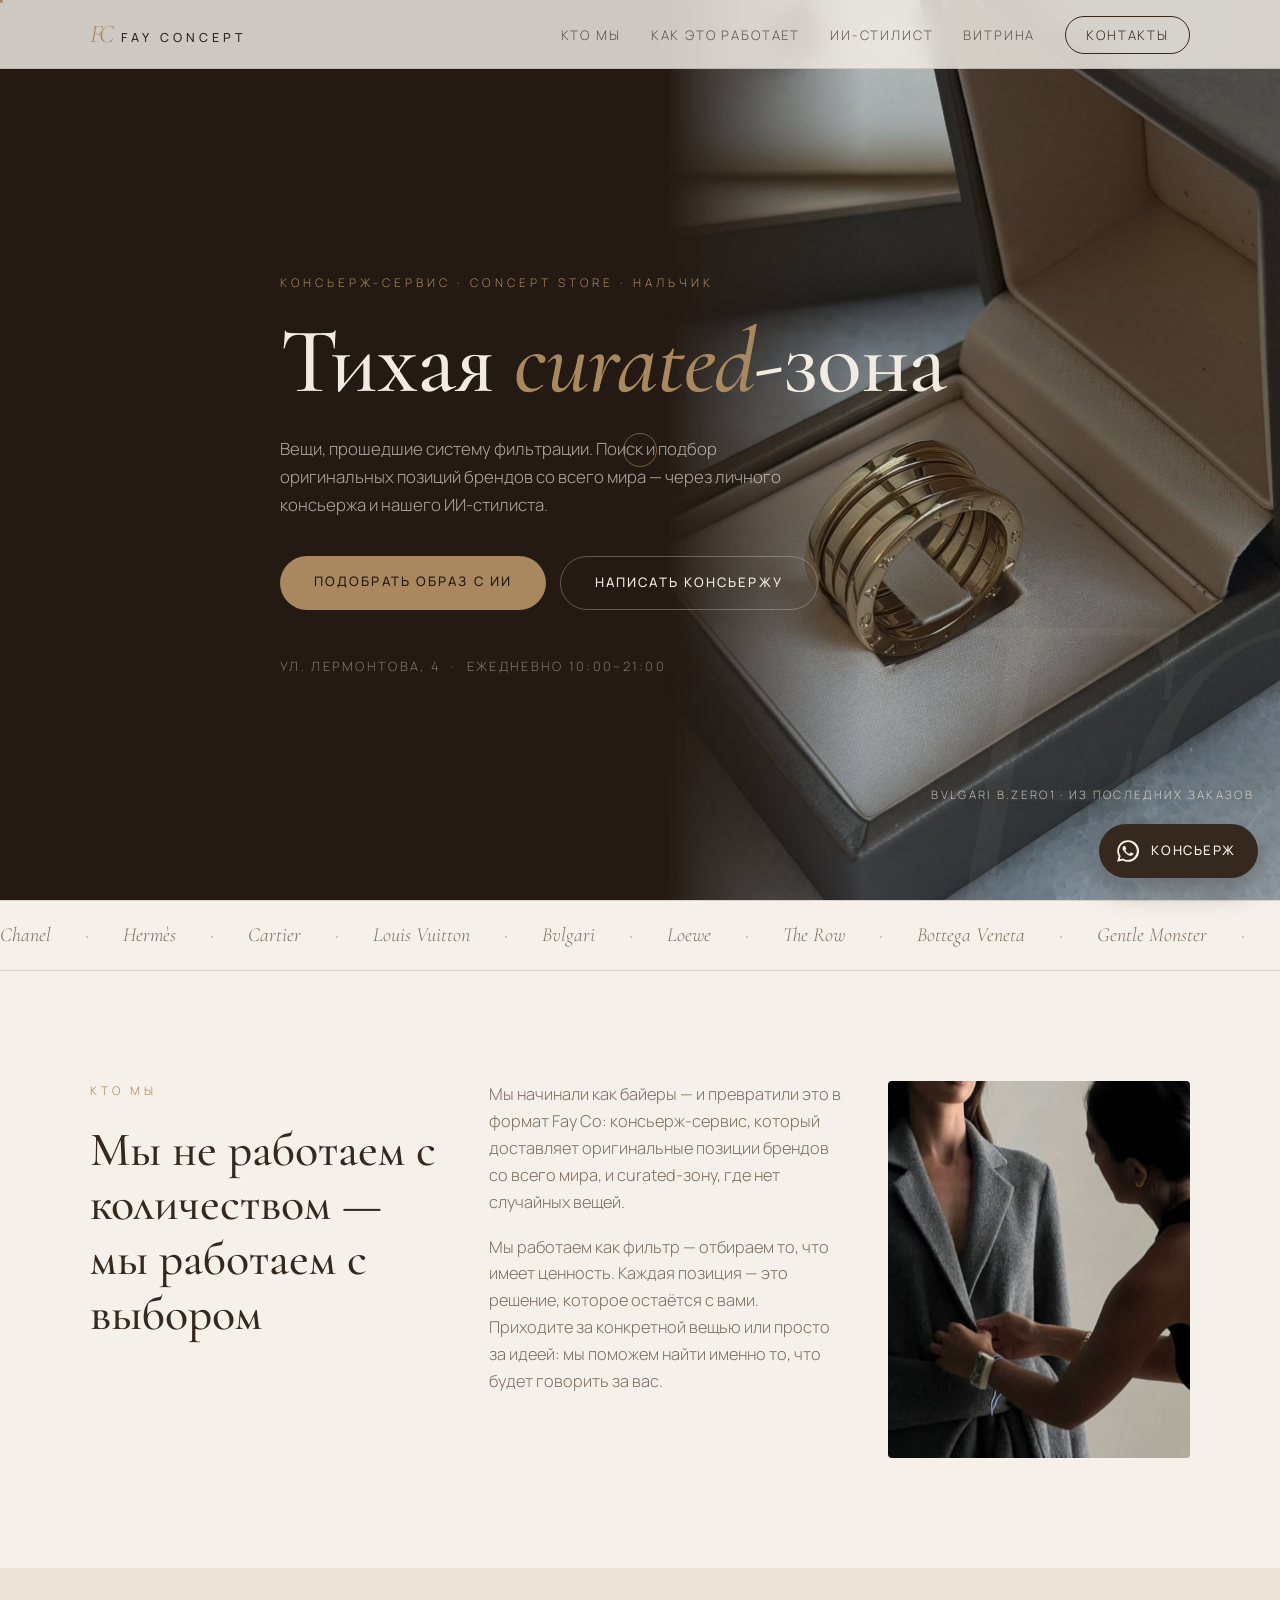
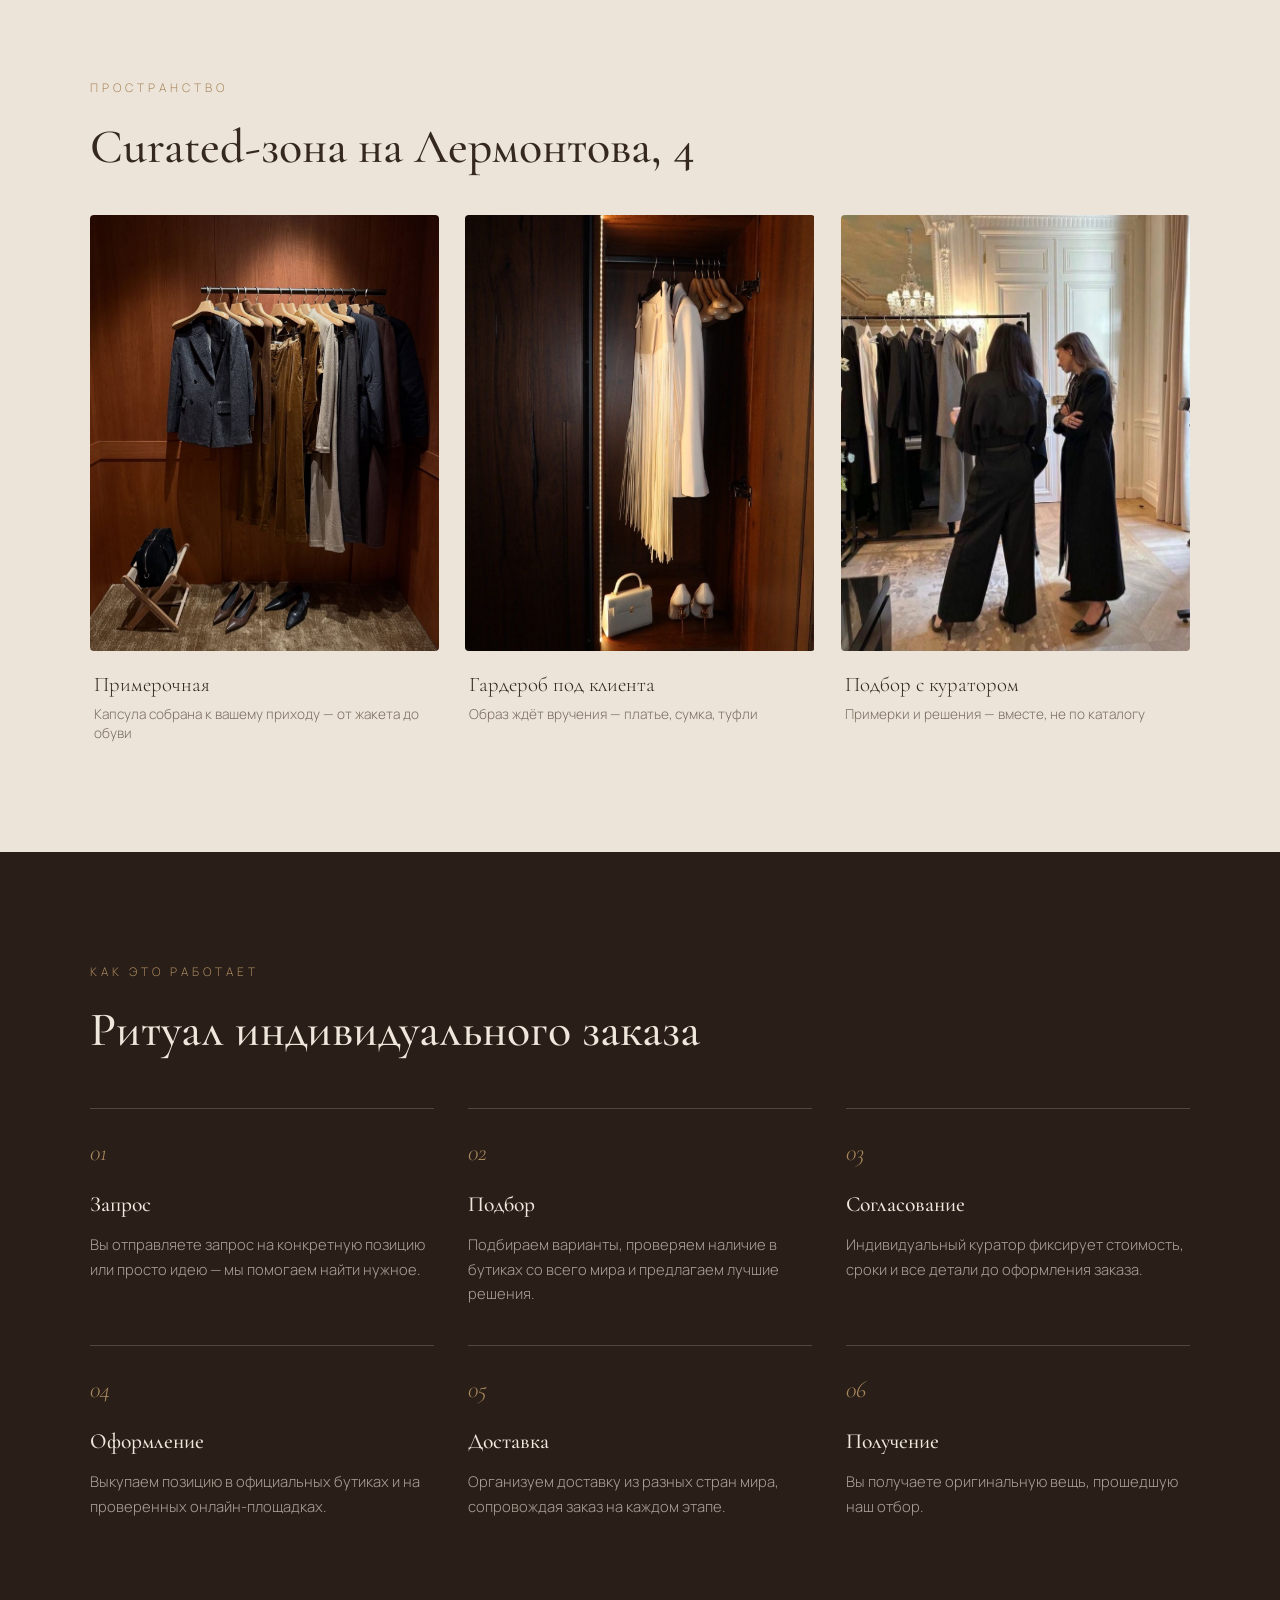
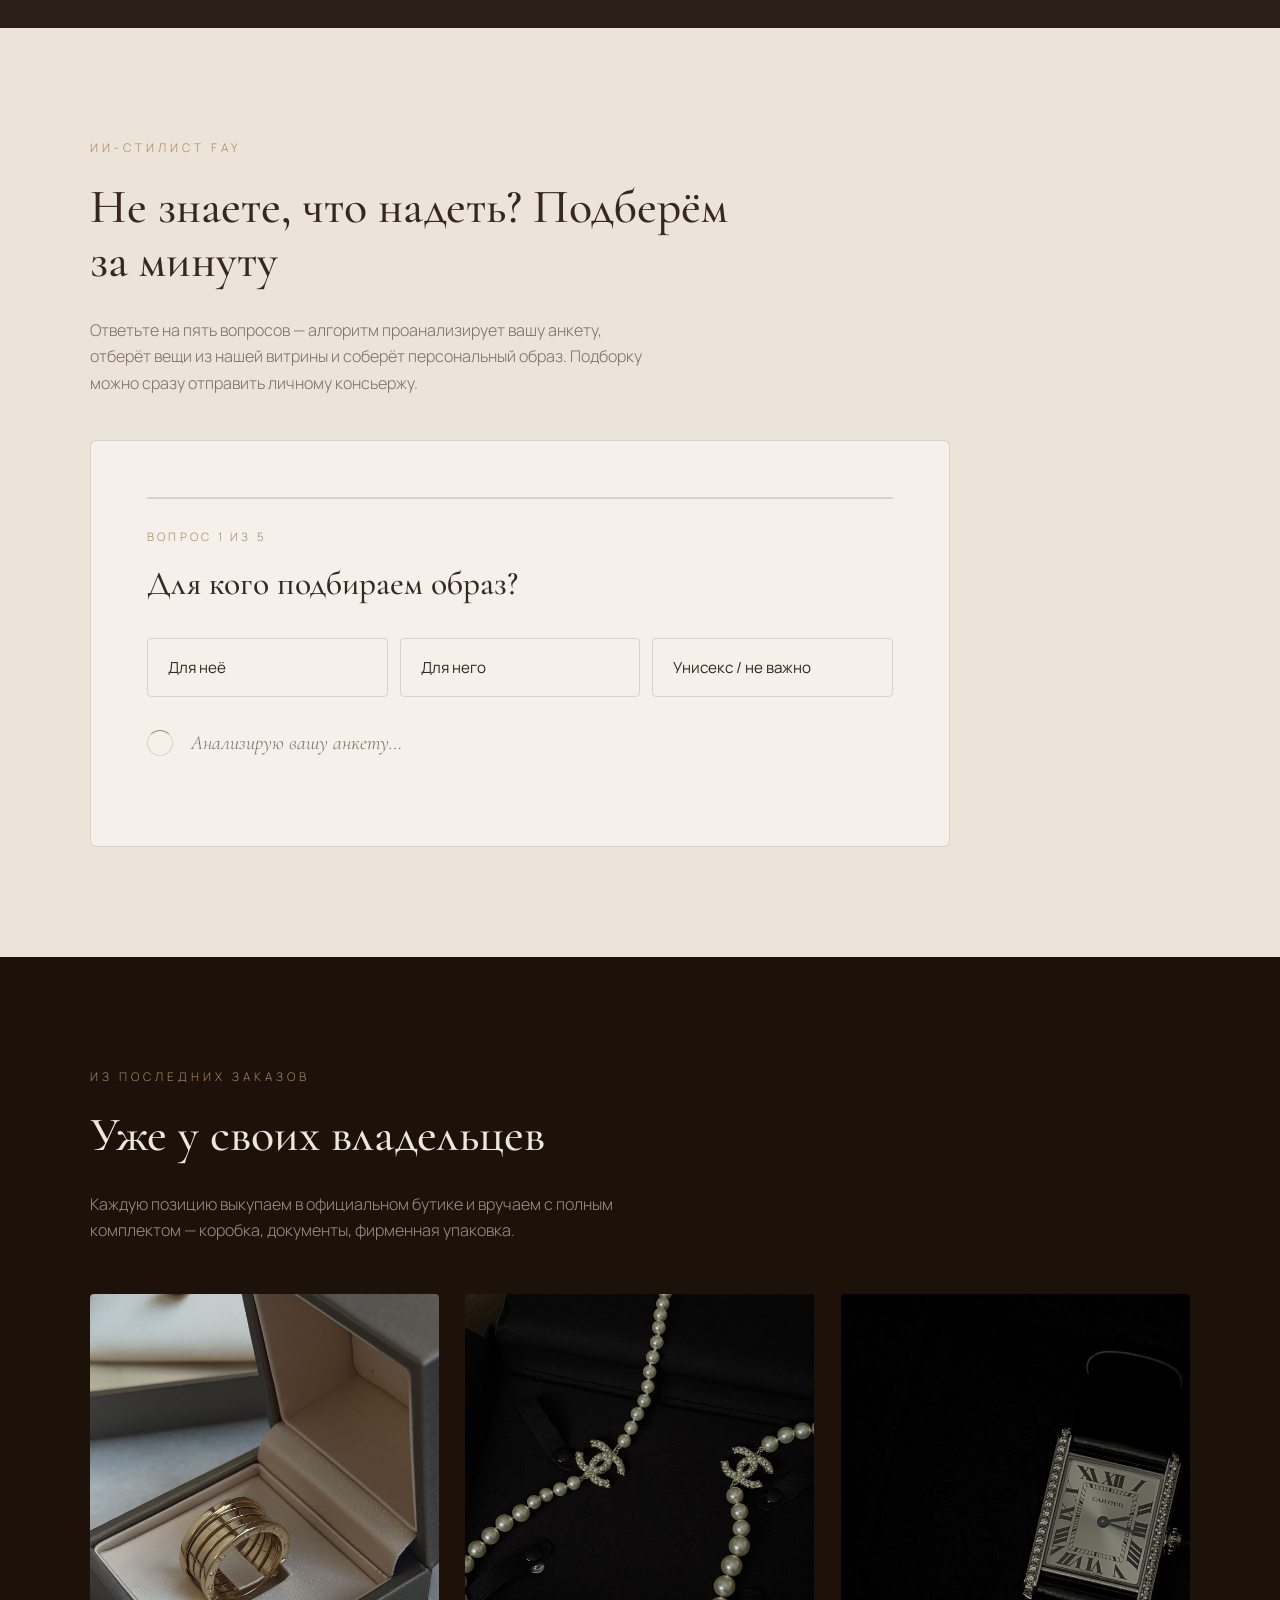
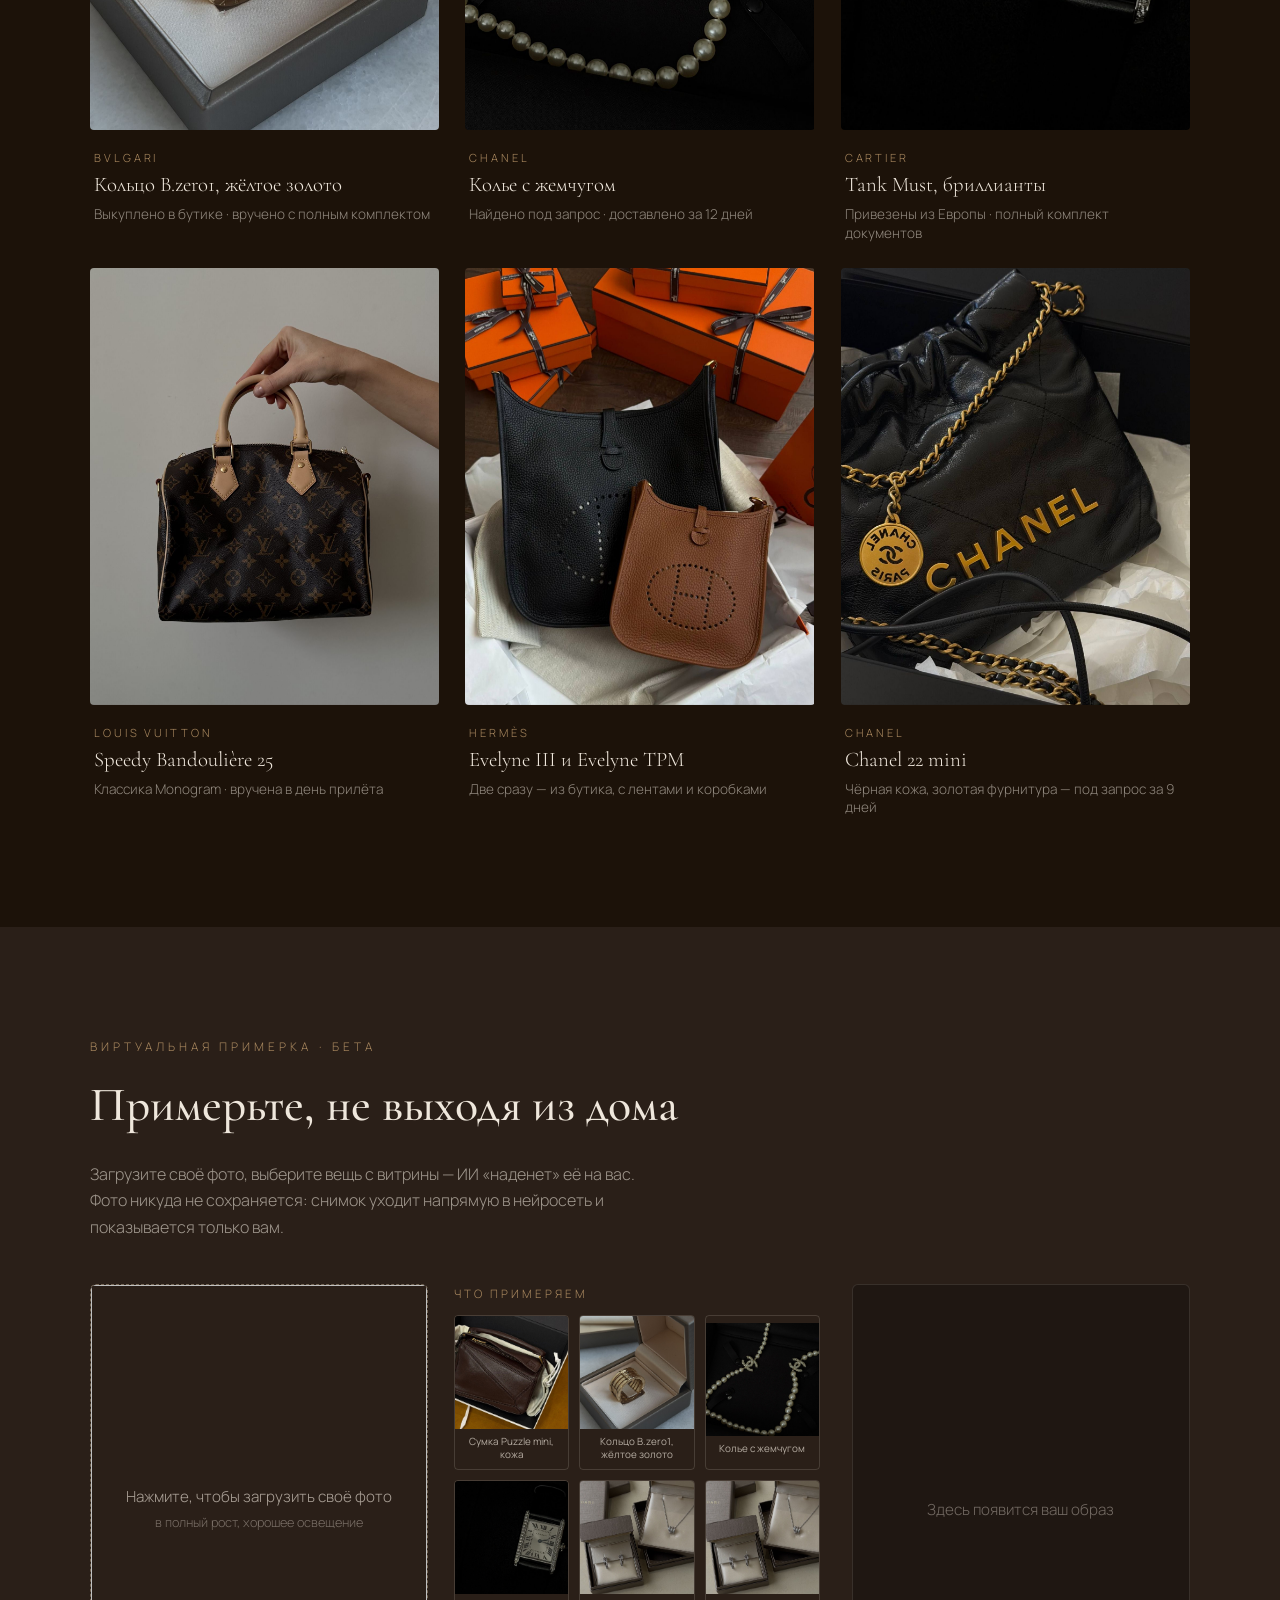
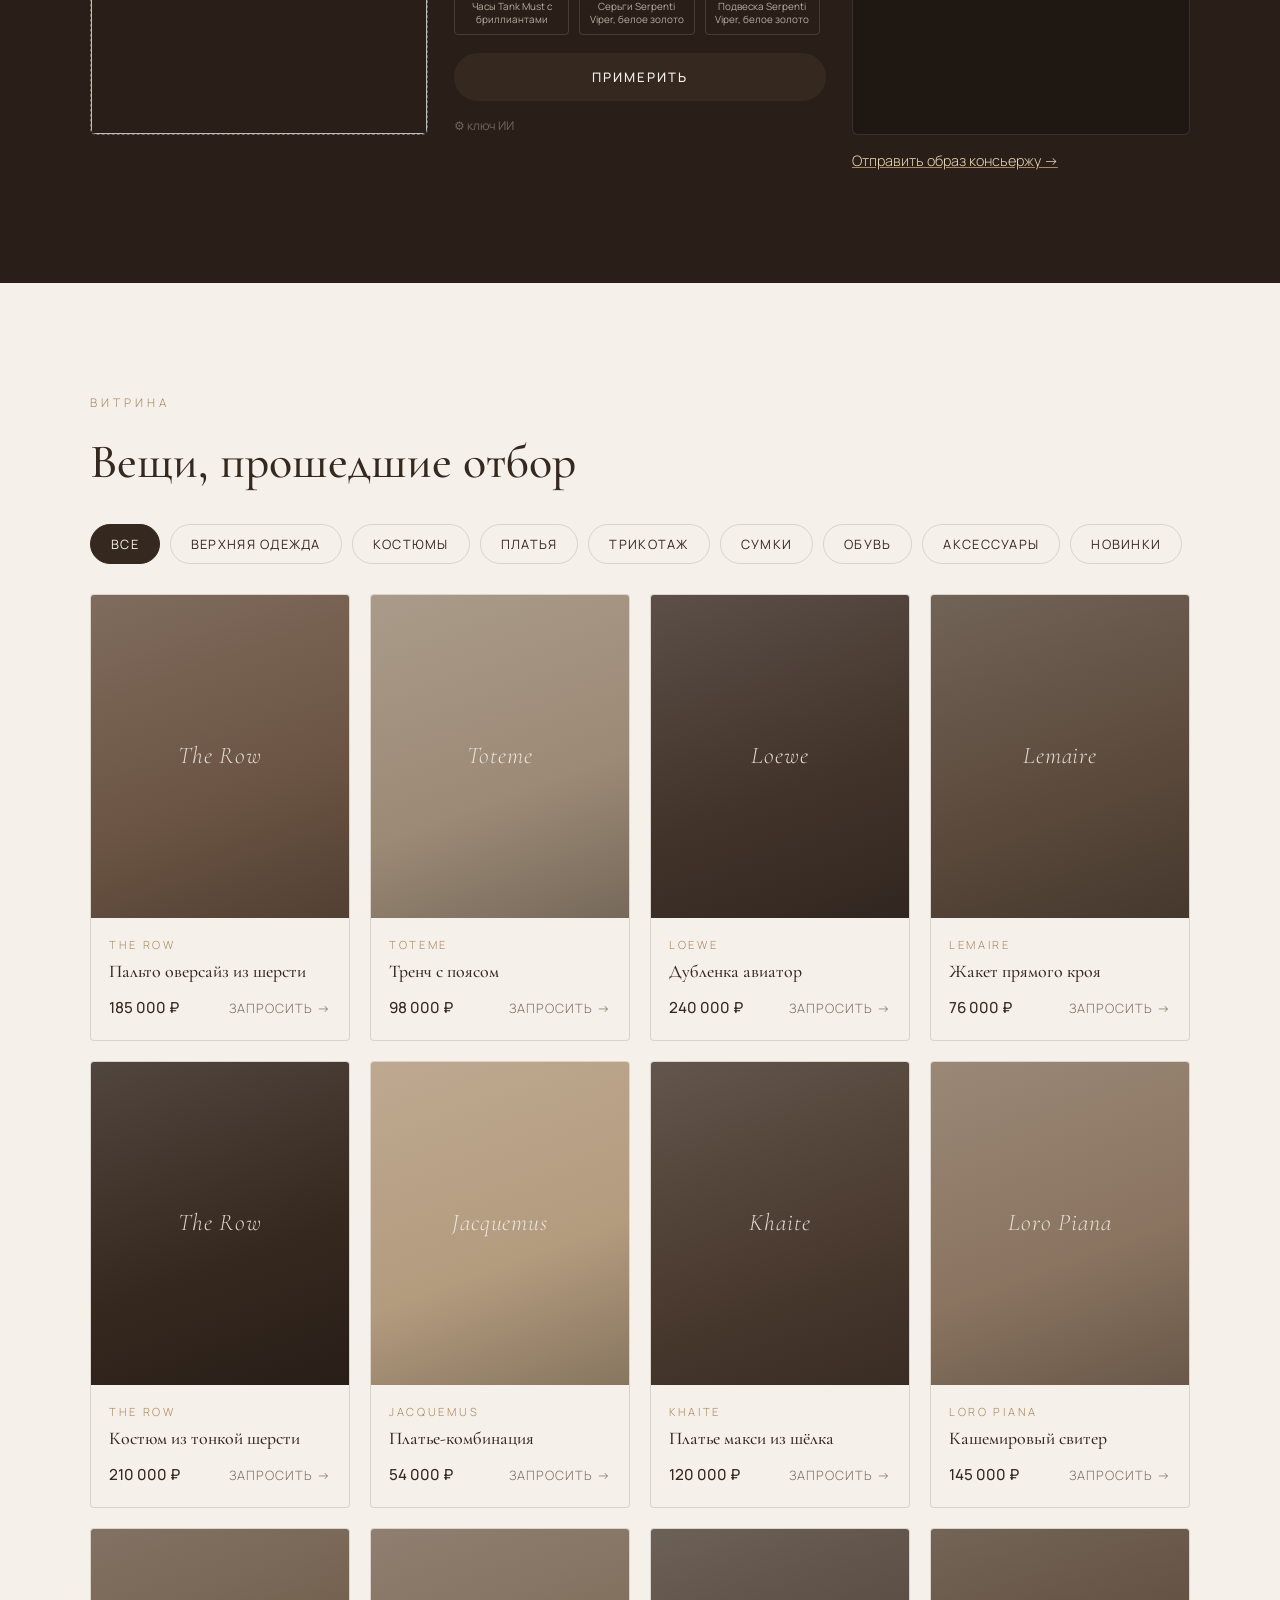
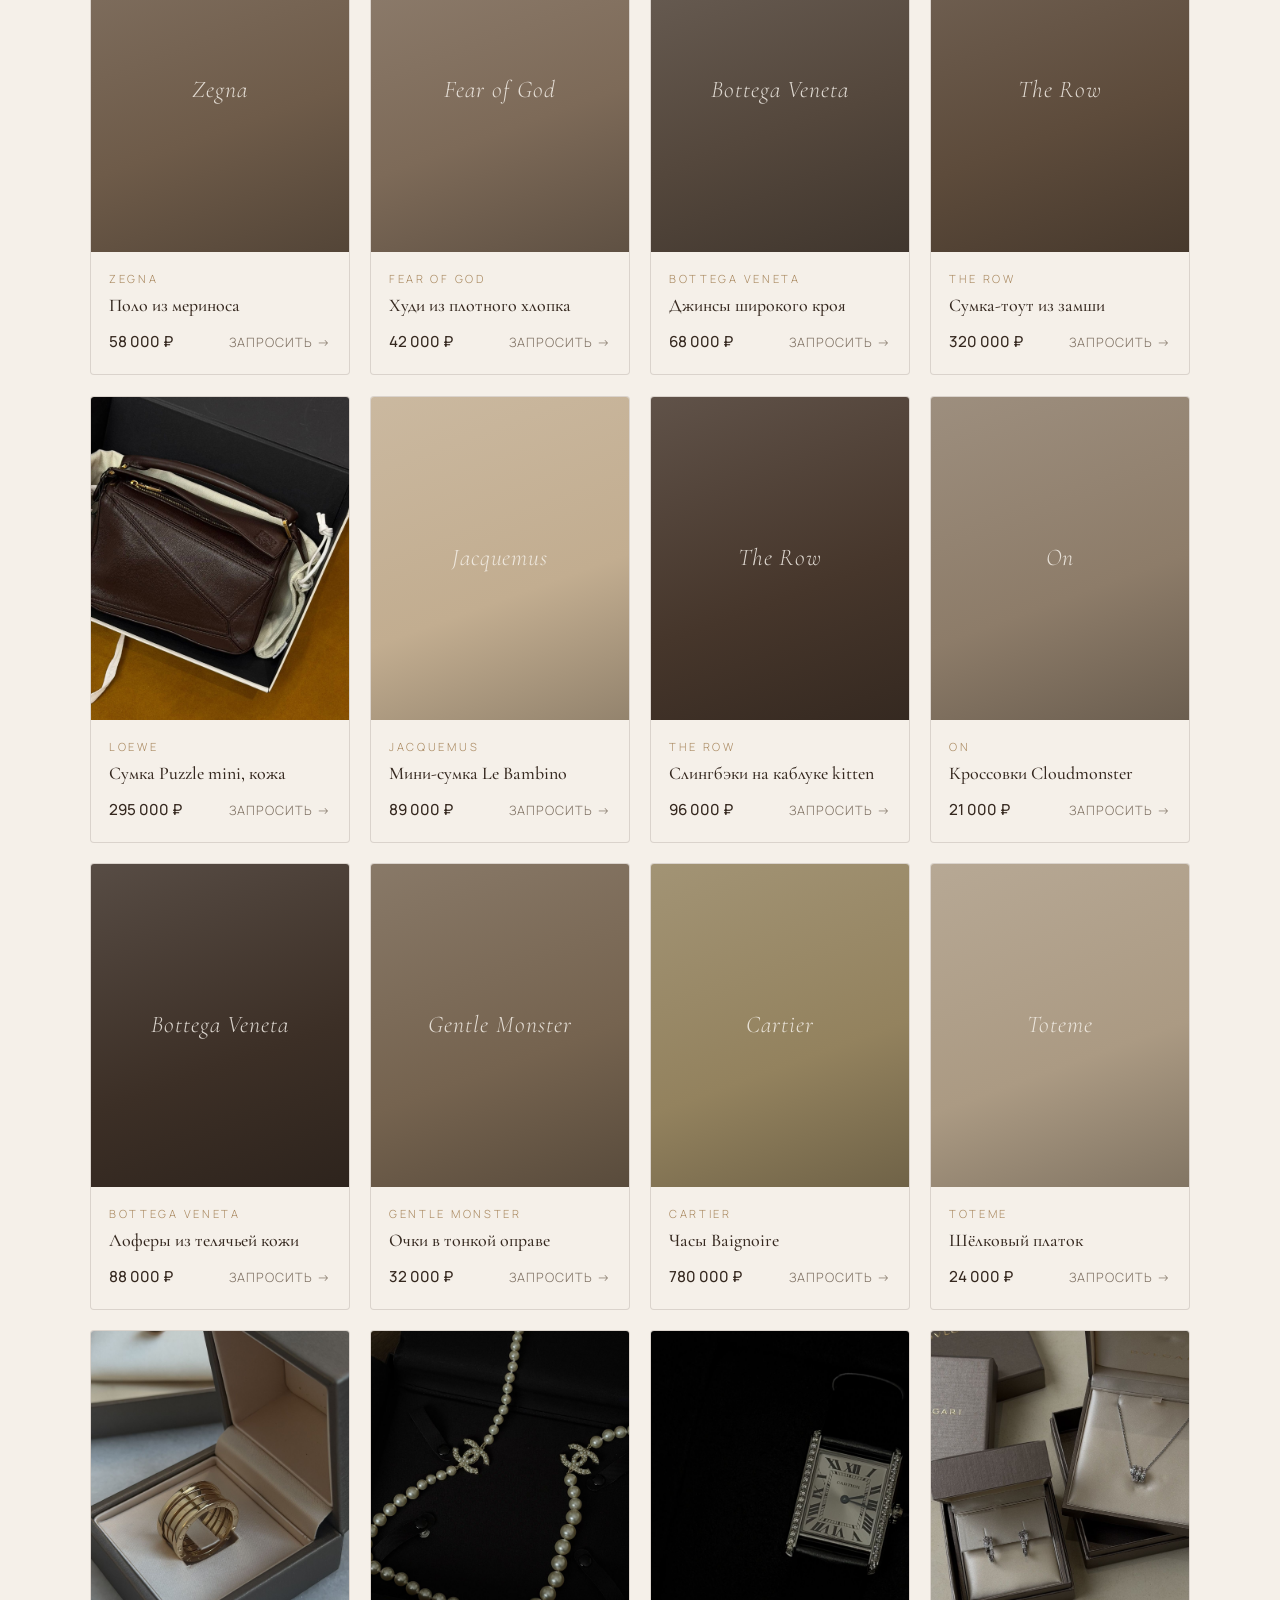
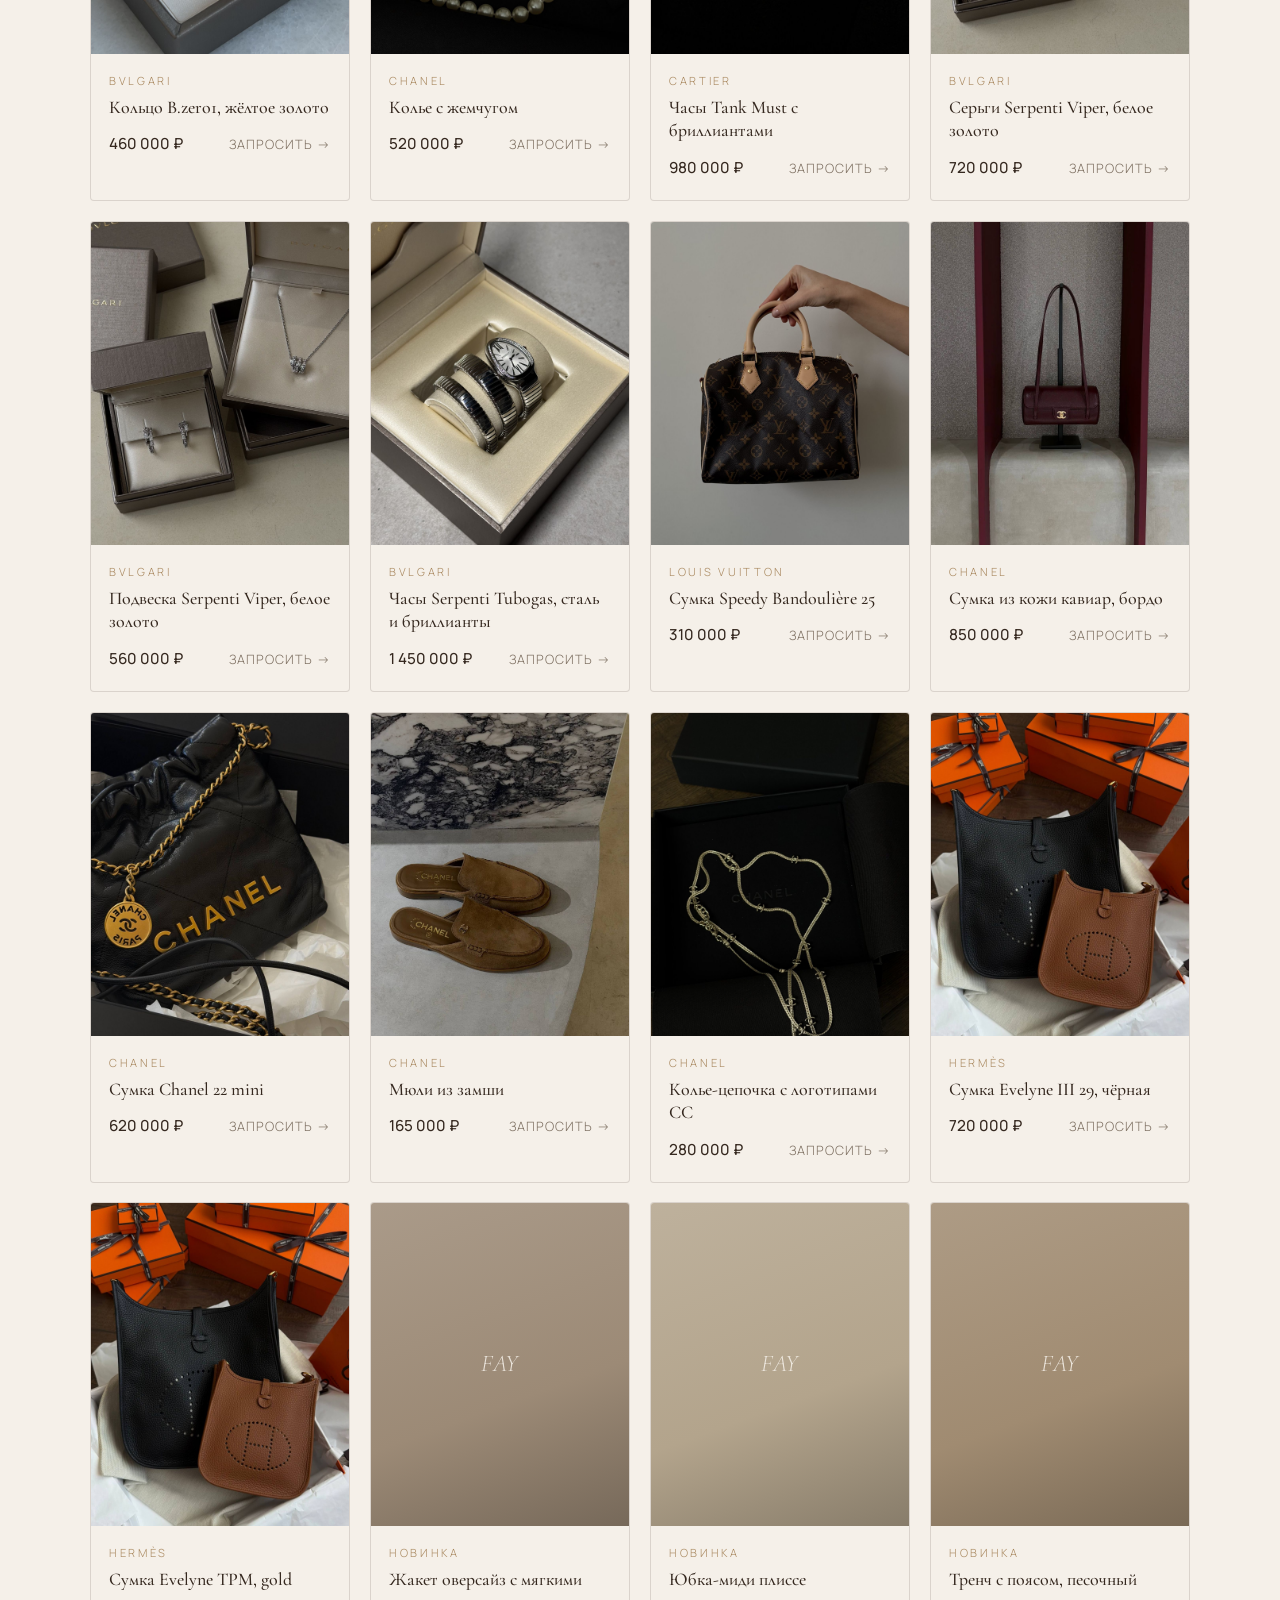
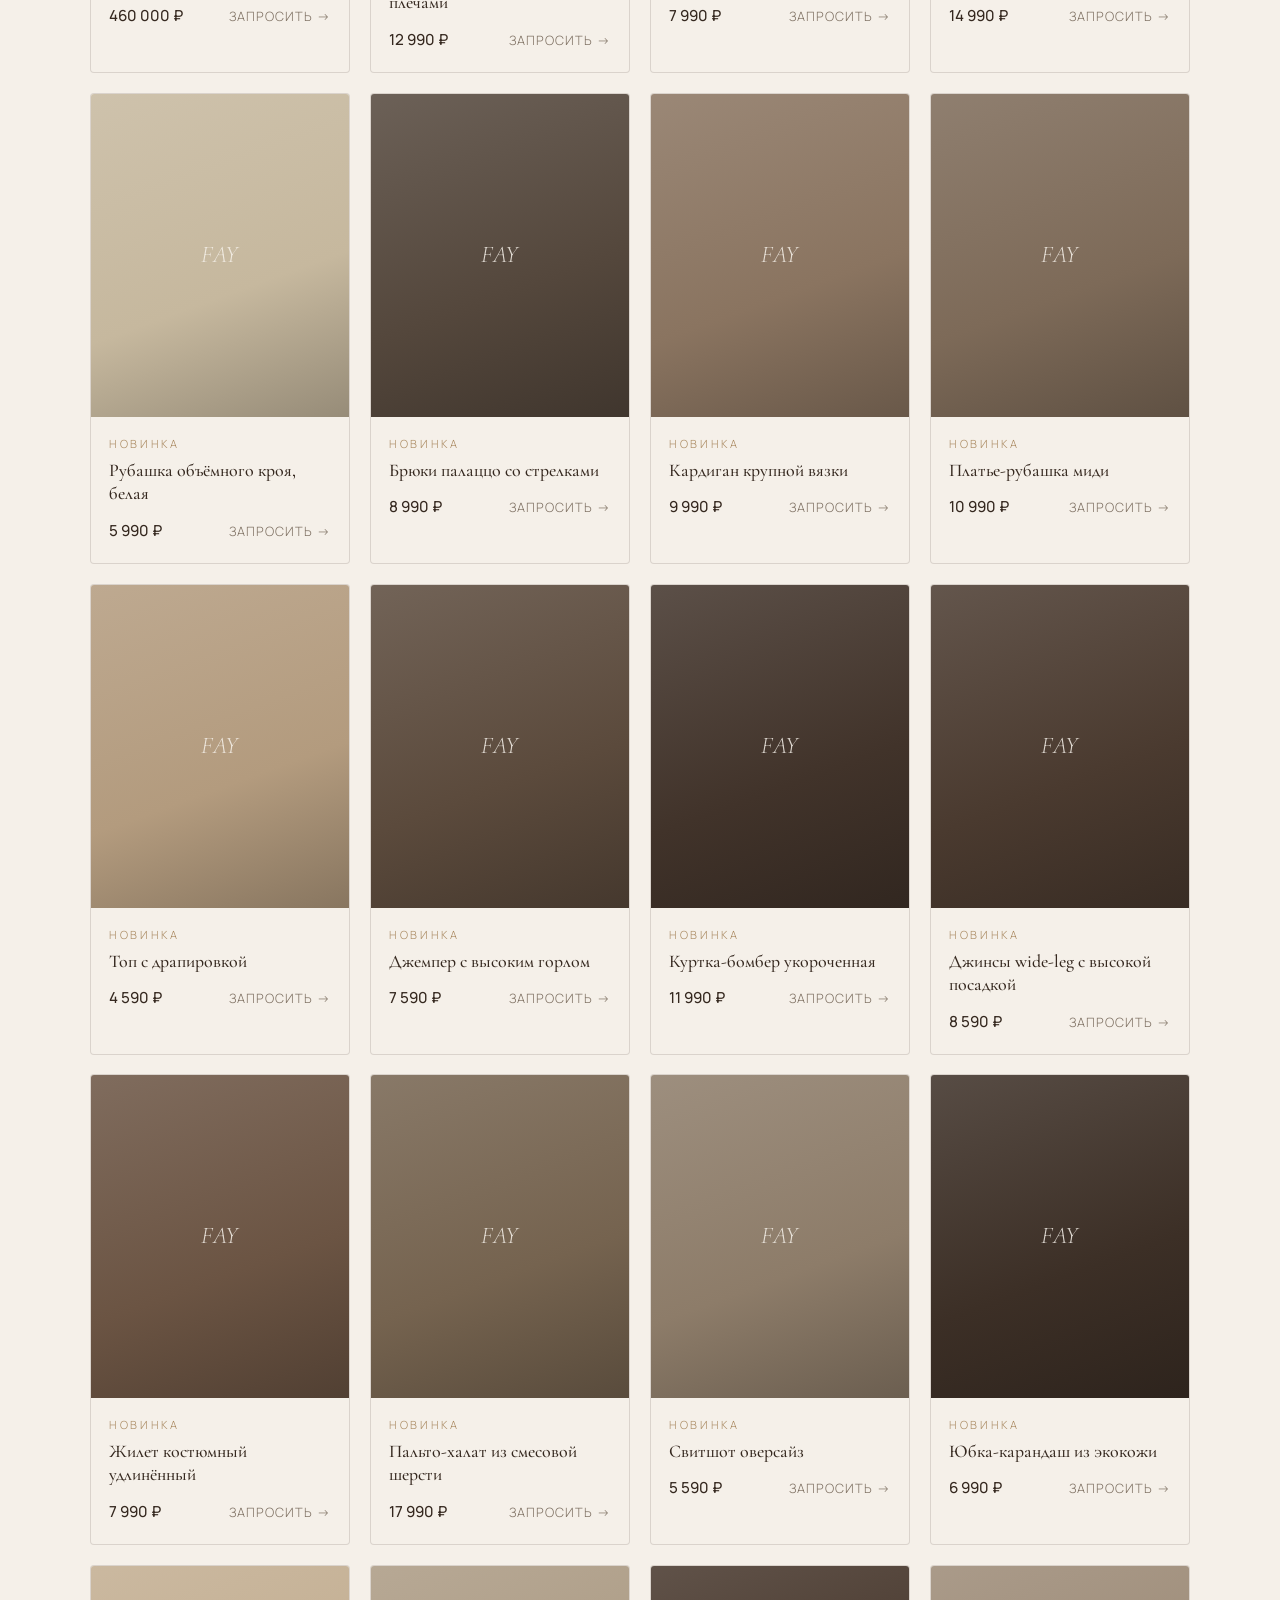
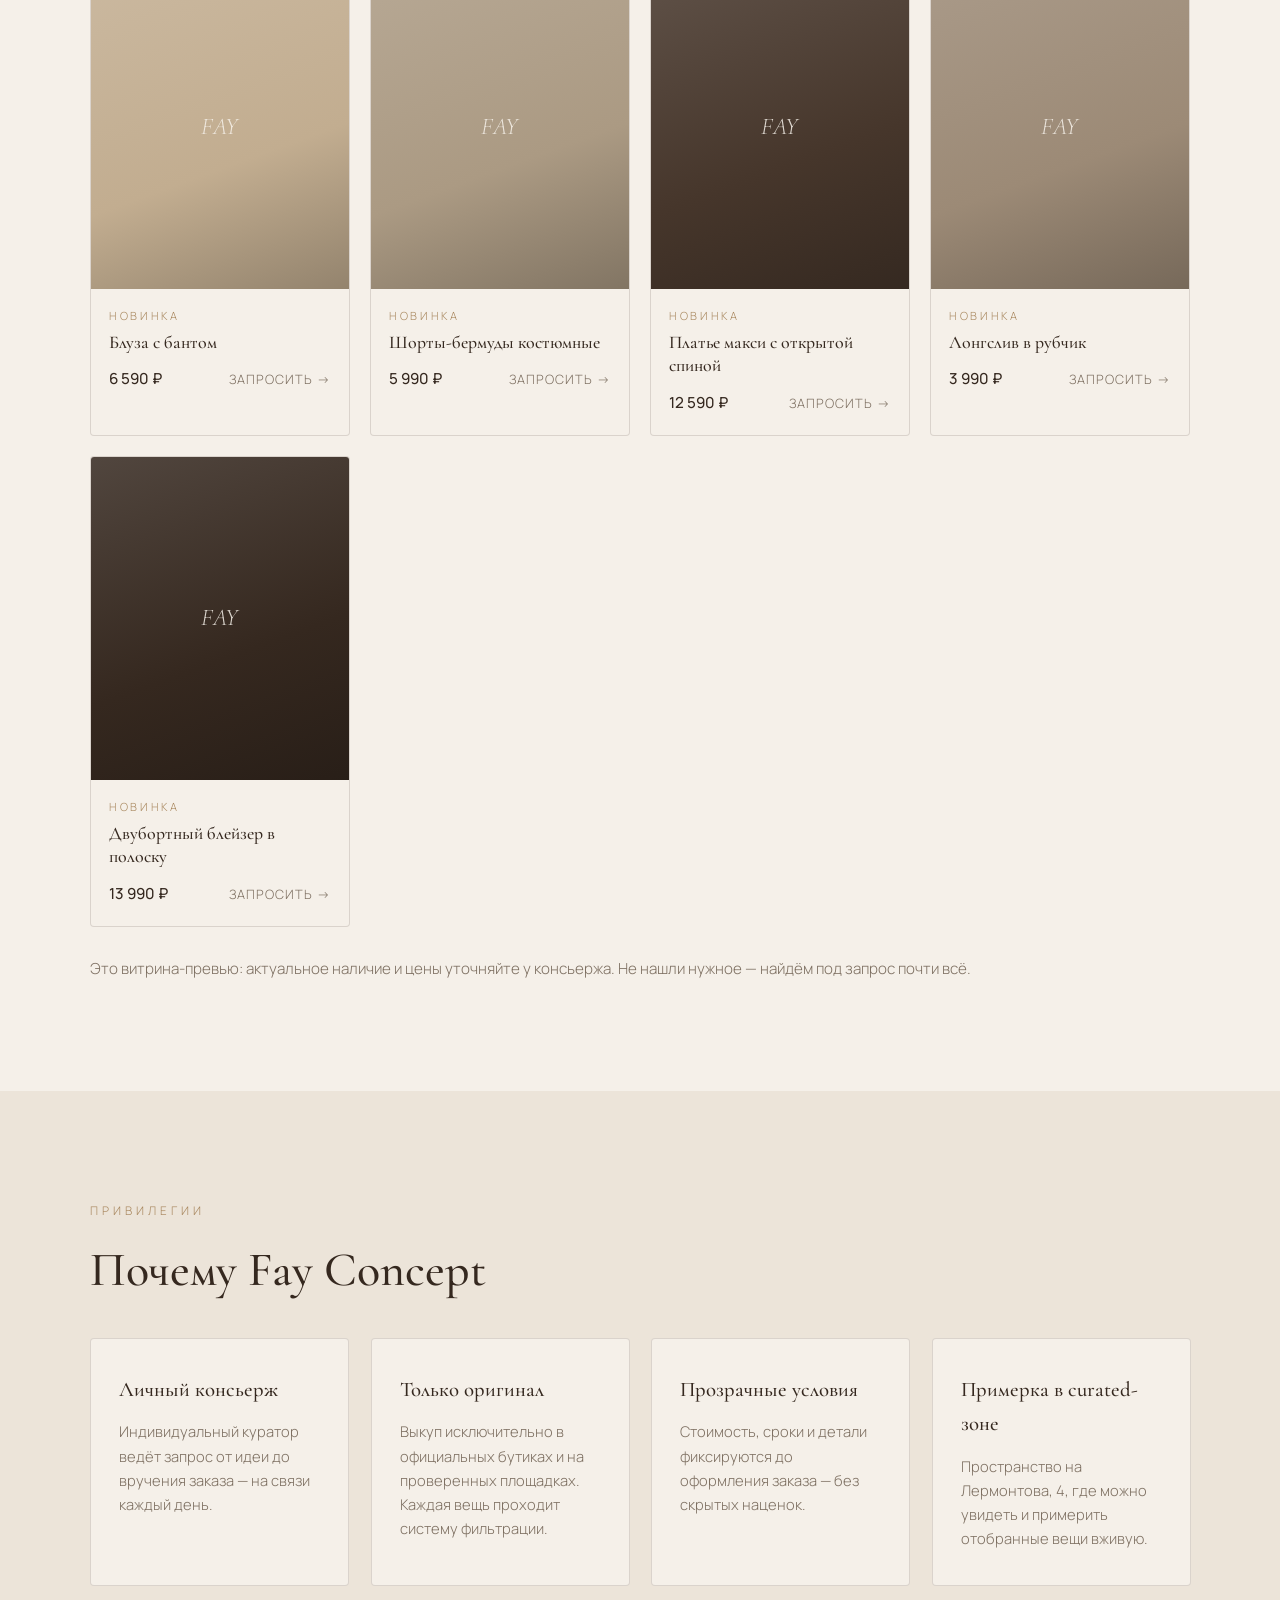
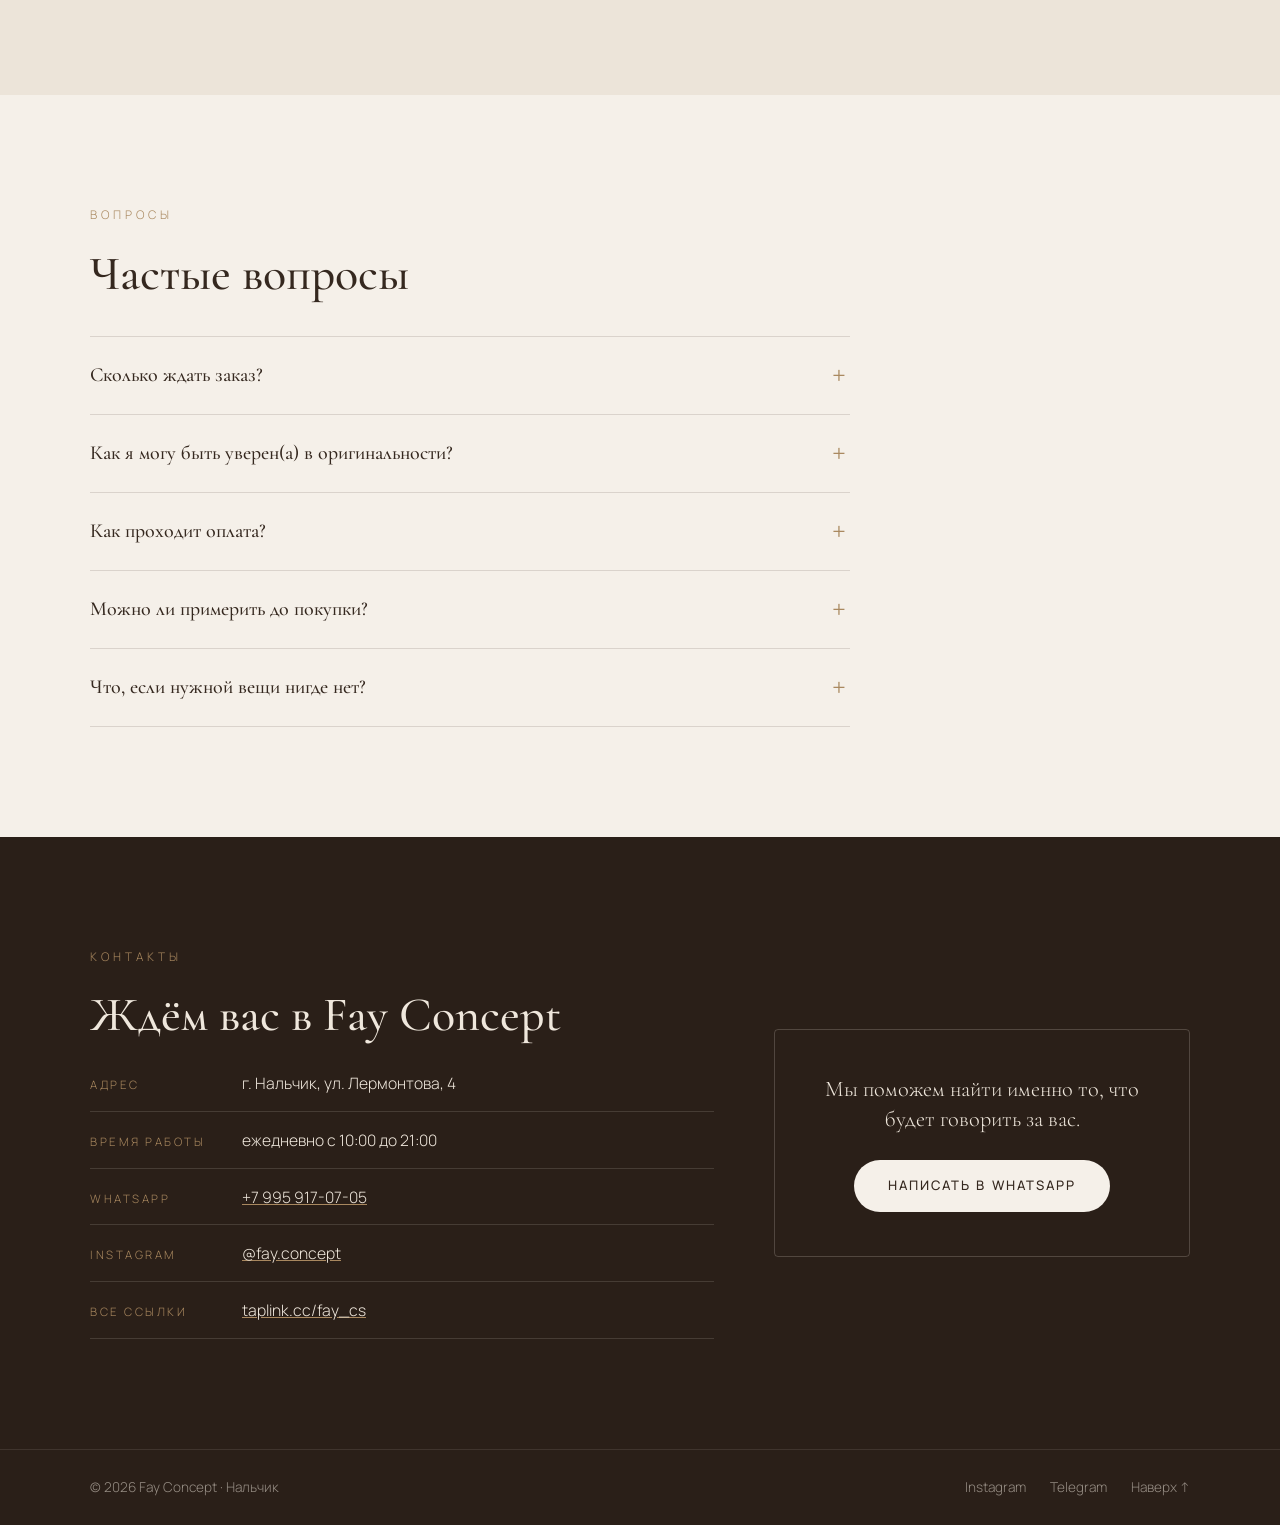
==== index.html @ 14fa83db "Living hero: slow cinematic slideshow of brand photos The static hero photo becomes a five-frame fil" ====
<!DOCTYPE html>
<html lang="ru">
<head>
  <meta charset="UTF-8">
  <meta name="viewport" content="width=device-width, initial-scale=1.0">
  <meta name="description" content="Fay Concept — консьерж-сервис и тихая curated-зона в Нальчике. ИИ-стилист, подбор и доставка оригинальных позиций брендов со всего мира.">
  <title>Fay Concept — консьерж-сервис и ИИ-стилист | Нальчик</title>
  <link rel="canonical" href="https://zairush8877-sys.github.io/fay.c/">
  <meta property="og:type" content="website">
  <meta property="og:site_name" content="Fay Concept">
  <meta property="og:title" content="Fay Concept — тихая curated-зона | Нальчик">
  <meta property="og:description" content="Консьерж-сервис и ИИ-стилист: подбор и доставка оригинальных позиций брендов со всего мира. ул. Лермонтова, 4, ежедневно 10:00–21:00.">
  <meta property="og:url" content="https://zairush8877-sys.github.io/fay.c/">
  <meta property="og:image" content="https://zairush8877-sys.github.io/fay.c/img/og.png">
  <meta property="og:image:width" content="1200">
  <meta property="og:image:height" content="630">
  <meta property="og:locale" content="ru_RU">
  <meta name="twitter:card" content="summary_large_image">
  <meta name="twitter:title" content="Fay Concept — тихая curated-зона | Нальчик">
  <meta name="twitter:description" content="Консьерж-сервис и ИИ-стилист: подбор и доставка оригинальных позиций брендов со всего мира.">
  <meta name="twitter:image" content="https://zairush8877-sys.github.io/fay.c/img/og.png">
  <script type="application/ld+json">
  {
    "@context": "https://schema.org",
    "@type": "ClothingStore",
    "name": "Fay Concept",
    "description": "Concept store и консьерж-сервис: подбор и доставка оригинальных позиций брендов со всего мира.",
    "url": "https://zairush8877-sys.github.io/fay.c/",
    "image": "https://zairush8877-sys.github.io/fay.c/img/og.png",
    "telephone": "+79959170705",
    "address": {
      "@type": "PostalAddress",
      "streetAddress": "ул. Лермонтова, 4",
      "addressLocality": "Нальчик",
      "addressCountry": "RU"
    },
    "openingHoursSpecification": {
      "@type": "OpeningHoursSpecification",
      "dayOfWeek": ["Monday","Tuesday","Wednesday","Thursday","Friday","Saturday","Sunday"],
      "opens": "10:00",
      "closes": "21:00"
    },
    "sameAs": [
      "https://instagram.com/fay.concept",
      "https://taplink.cc/fay_cs"
    ]
  }
  </script>
  <script type="application/ld+json">
  {
    "@context": "https://schema.org",
    "@type": "FAQPage",
    "mainEntity": [
      { "@type": "Question", "name": "Сколько ждать заказ?", "acceptedAnswer": { "@type": "Answer", "text": "Обычно от одной до трёх недель в зависимости от страны и бутика. Точный срок куратор фиксирует до оформления заказа." } },
      { "@type": "Question", "name": "Как убедиться в оригинальности?", "acceptedAnswer": { "@type": "Answer", "text": "Выкуп только в официальных бутиках и на проверенных онлайн-площадках, с фирменной упаковкой и подтверждением покупки." } },
      { "@type": "Question", "name": "Как проходит оплата?", "acceptedAnswer": { "@type": "Answer", "text": "После согласования: куратор фиксирует стоимость, сроки и детали, оплата — только после вашего подтверждения." } },
      { "@type": "Question", "name": "Можно ли примерить до покупки?", "acceptedAnswer": { "@type": "Answer", "text": "Вещи из curated-зоны можно примерить на ул. Лермонтова, 4 в Нальчике, ежедневно с 10:00 до 21:00." } }
    ]
  }
  </script>
  <link rel="icon" href="data:image/svg+xml,%3Csvg xmlns='http://www.w3.org/2000/svg' viewBox='0 0 64 64'%3E%3Crect width='64' height='64' rx='32' fill='%2335281f'/%3E%3Ctext x='32' y='42' font-family='Georgia,serif' font-style='italic' font-size='30' fill='%23a9885f' text-anchor='middle'%3EFC%3C/text%3E%3C/svg%3E">
  <link rel="preconnect" href="https://fonts.googleapis.com">
  <link rel="preconnect" href="https://fonts.gstatic.com" crossorigin>
  <link href="https://fonts.googleapis.com/css2?family=Cormorant+Garamond:ital,wght@0,400;0,500;0,600;1,400&family=Manrope:wght@300;400;500;600&display=swap&subset=cyrillic" rel="stylesheet">
  <link rel="stylesheet" href="styles.css">
</head>
<body>

  <header class="header" id="header">
    <nav class="nav container">
      <a href="#home" class="nav__logo" aria-label="Fay Concept — на главную">
        <span class="nav__logo-mark">FC</span>
        <span class="nav__logo-text">FAY&nbsp;CONCEPT</span>
      </a>
      <button class="nav__toggle" id="nav-toggle" aria-label="Открыть меню" aria-expanded="false">
        <span></span><span></span>
      </button>
      <ul class="nav__menu" id="nav-menu">
        <li><a href="#about" class="nav__link">Кто мы</a></li>
        <li><a href="#how" class="nav__link">Как это работает</a></li>
        <li><a href="#stylist" class="nav__link">ИИ-стилист</a></li>
        <li><a href="#catalog" class="nav__link">Витрина</a></li>
        <li><a href="#contact" class="nav__link nav__link--btn">Контакты</a></li>
      </ul>
    </nav>
  </header>

  <main>
    <!-- Герой -->
    <section class="hero hero--immersive" id="home">
      <div class="hero__photo" aria-hidden="true">
        <img class="is-active" src="img/bvlgari-bzero1.jpg" alt="">
        <img src="img/chanel-22-mini.jpg" alt="" loading="lazy">
        <img src="img/hermes-evelyne.jpg" alt="" loading="lazy">
        <img src="img/cartier-tank.jpg" alt="" loading="lazy">
        <img src="img/space-wardrobe.jpg" alt="" loading="lazy">
        <span class="hero__photo-caption" id="hero-caption">Bvlgari B.zero1 · из последних заказов</span>
      </div>
      <div class="container hero__inner reveal">
        <p class="hero__eyebrow">Консьерж-сервис · Concept store · Нальчик</p>
        <h1 class="hero__title">Тихая <em>curated</em>-зона</h1>
        <p class="hero__subtitle">
          Вещи, прошедшие систему фильтрации. Поиск и подбор оригинальных
          позиций брендов со всего мира — через личного консьержа
          и нашего ИИ-стилиста.
        </p>
        <div class="hero__actions">
          <a href="#stylist" class="btn btn--primary">Подобрать образ с ИИ</a>
          <a href="https://wa.me/79959170705" target="_blank" rel="noopener" class="btn btn--ghost">Написать консьержу</a>
        </div>
        <p class="hero__address">ул. Лермонтова, 4 &nbsp;·&nbsp; ежедневно 10:00–21:00</p>
      </div>
      <div class="hero__mark" aria-hidden="true">FC</div>
    </section>

    <!-- Бренды -->
    <div class="brands" aria-label="Бренды, с которыми мы работаем">
      <div class="brands__track">
        <span>Chanel</span><i>·</i><span>Hermès</span><i>·</i><span>Cartier</span><i>·</i><span>Louis Vuitton</span><i>·</i><span>Bvlgari</span><i>·</i><span>Loewe</span><i>·</i><span>The Row</span><i>·</i><span>Bottega Veneta</span><i>·</i><span>Gentle Monster</span><i>·</i><span>Miu Miu</span><i>·</i>
        <span>Chanel</span><i>·</i><span>Hermès</span><i>·</i><span>Cartier</span><i>·</i><span>Louis Vuitton</span><i>·</i><span>Bvlgari</span><i>·</i><span>Loewe</span><i>·</i><span>The Row</span><i>·</i><span>Bottega Veneta</span><i>·</i><span>Gentle Monster</span><i>·</i><span>Miu Miu</span><i>·</i>
      </div>
    </div>

    <!-- Кто мы -->
    <section class="section" id="about">
      <div class="container about__grid">
        <div class="reveal">
          <p class="section__eyebrow">Кто мы</p>
          <h2 class="section__title">Мы не работаем с количеством — мы работаем с выбором</h2>
        </div>
        <div class="about__text reveal">
          <p>
            Мы начинали как байеры — и превратили это в формат Fay Co:
            консьерж-сервис, который доставляет оригинальные позиции брендов
            со всего мира, и curated-зону, где нет случайных вещей.
          </p>
          <p>
            Мы работаем как фильтр — отбираем то, что имеет ценность. Каждая
            позиция — это решение, которое остаётся с вами. Приходите за
            конкретной вещью или просто за идеей: мы поможем найти именно то,
            что будет говорить за вас.
          </p>
        </div>
        <figure class="about__photo reveal">
          <img src="img/about-styling.jpg" alt="Стилист Fay Concept поправляет пальто на примерке" loading="lazy">
        </figure>
      </div>
    </section>

    <!-- Пространство -->
    <section class="section section--space" id="space">
      <div class="container">
        <p class="section__eyebrow reveal">Пространство</p>
        <h2 class="section__title reveal">Curated-зона на Лермонтова, 4</h2>
        <div class="orders">
          <figure class="order reveal">
            <div class="order__img">
              <img src="img/space-fitting.jpg" alt="Примерочная Fay Concept — капсула собрана на рейле" loading="lazy">
            </div>
            <figcaption>
              Примерочная
              <span class="order__note">Капсула собрана к вашему приходу — от жакета до обуви</span>
            </figcaption>
          </figure>
          <figure class="order reveal">
            <div class="order__img">
              <img src="img/space-wardrobe.jpg" alt="Гардероб с образом, собранным под клиента" loading="lazy">
            </div>
            <figcaption>
              Гардероб под клиента
              <span class="order__note">Образ ждёт вручения — платье, сумка, туфли</span>
            </figcaption>
          </figure>
          <figure class="order reveal">
            <div class="order__img">
              <img src="img/space-showroom.jpg" alt="Подбор образов с куратором в шоуруме" loading="lazy">
            </div>
            <figcaption>
              Подбор с куратором
              <span class="order__note">Примерки и решения — вместе, не по каталогу</span>
            </figcaption>
          </figure>
        </div>
      </div>
    </section>

    <!-- Как это работает -->
    <section class="section section--dark" id="how">
      <div class="container">
        <p class="section__eyebrow reveal">Как это работает</p>
        <h2 class="section__title reveal">Ритуал индивидуального заказа</h2>
        <ol class="steps">
          <li class="step reveal">
            <span class="step__num">01</span>
            <h3>Запрос</h3>
            <p>Вы отправляете запрос на конкретную позицию или просто идею — мы помогаем найти нужное.</p>
          </li>
          <li class="step reveal">
            <span class="step__num">02</span>
            <h3>Подбор</h3>
            <p>Подбираем варианты, проверяем наличие в бутиках со всего мира и предлагаем лучшие решения.</p>
          </li>
          <li class="step reveal">
            <span class="step__num">03</span>
            <h3>Согласование</h3>
            <p>Индивидуальный куратор фиксирует стоимость, сроки и все детали до оформления заказа.</p>
          </li>
          <li class="step reveal">
            <span class="step__num">04</span>
            <h3>Оформление</h3>
            <p>Выкупаем позицию в официальных бутиках и на проверенных онлайн-площадках.</p>
          </li>
          <li class="step reveal">
            <span class="step__num">05</span>
            <h3>Доставка</h3>
            <p>Организуем доставку из разных стран мира, сопровождая заказ на каждом этапе.</p>
          </li>
          <li class="step reveal">
            <span class="step__num">06</span>
            <h3>Получение</h3>
            <p>Вы получаете оригинальную вещь, прошедшую наш отбор.</p>
          </li>
        </ol>
      </div>
    </section>

    <!-- ИИ-стилист -->
    <section class="section section--alt" id="stylist">
      <div class="container">
        <p class="section__eyebrow reveal">ИИ-стилист Fay</p>
        <h2 class="section__title reveal">Не знаете, что надеть? Подберём за минуту</h2>
        <p class="stylist__lead reveal">
          Ответьте на пять вопросов — алгоритм проанализирует вашу анкету,
          отберёт вещи из нашей витрины и соберёт персональный образ.
          Подборку можно сразу отправить личному консьержу.
        </p>

        <div class="stylist reveal" id="stylist-app">
          <!-- Квиз -->
          <div class="stylist__quiz" id="quiz">
            <div class="stylist__progress"><span id="quiz-bar"></span></div>
            <p class="stylist__step-label" id="quiz-step-label">Вопрос 1 из 5</p>
            <h3 class="stylist__question" id="quiz-question"></h3>
            <div class="stylist__options" id="quiz-options"></div>
            <button class="stylist__back" id="quiz-back" hidden>← Назад</button>
          </div>

          <!-- Экран "анализа" -->
          <div class="stylist__thinking" id="thinking" hidden>
            <div class="stylist__spinner" aria-hidden="true"></div>
            <p id="thinking-text">Анализирую вашу анкету…</p>
          </div>

          <!-- Результат -->
          <div class="stylist__result" id="result" hidden>
            <p class="stylist__result-eyebrow">Ваша персональная подборка</p>
            <h3 class="stylist__result-title" id="result-title"></h3>
            <p class="stylist__result-note" id="result-note"></p>
            <div class="stylist__picks" id="result-picks"></div>
            <p class="stylist__total" id="result-total"></p>
            <div class="stylist__result-actions">
              <a href="#" class="btn btn--primary" id="result-wa" target="_blank" rel="noopener">Отправить консьержу в WhatsApp</a>
              <button class="btn btn--ghost" id="result-restart">Пройти ещё раз</button>
            </div>
          </div>
        </div>
      </div>
    </section>

    <!-- Примерочная: закулисье -->
    <section class="section section--orders" id="orders">
      <div class="container">
        <p class="section__eyebrow reveal">Из последних заказов</p>
        <h2 class="section__title reveal">Уже у своих владельцев</h2>
        <p class="orders__lead reveal">
          Каждую позицию выкупаем в официальном бутике и вручаем
          с полным комплектом — коробка, документы, фирменная упаковка.
        </p>
        <div class="orders">
          <figure class="order reveal">
            <div class="order__img">
              <img src="img/bvlgari-bzero1.jpg" alt="Кольцо Bvlgari B.zero1 в фирменной коробке" loading="lazy">
            </div>
            <figcaption>
              <span class="order__brand">Bvlgari</span>
              Кольцо B.zero1, жёлтое золото
              <span class="order__note">Выкуплено в бутике · вручено с полным комплектом</span>
            </figcaption>
          </figure>
          <figure class="order reveal">
            <div class="order__img">
              <img src="img/chanel-pearls.jpg" alt="Колье Chanel с жемчугом" loading="lazy">
            </div>
            <figcaption>
              <span class="order__brand">Chanel</span>
              Колье с жемчугом
              <span class="order__note">Найдено под запрос · доставлено за 12 дней</span>
            </figcaption>
          </figure>
          <figure class="order reveal">
            <div class="order__img">
              <img src="img/cartier-tank.jpg" alt="Часы Cartier Tank Must с бриллиантовым безелем" loading="lazy">
            </div>
            <figcaption>
              <span class="order__brand">Cartier</span>
              Tank Must, бриллианты
              <span class="order__note">Привезены из Европы · полный комплект документов</span>
            </figcaption>
          </figure>
          <figure class="order reveal">
            <div class="order__img">
              <img src="img/lv-speedy.jpg" alt="Сумка Louis Vuitton Speedy Bandoulière 25" loading="lazy">
            </div>
            <figcaption>
              <span class="order__brand">Louis Vuitton</span>
              Speedy Bandoulière 25
              <span class="order__note">Классика Monogram · вручена в день прилёта</span>
            </figcaption>
          </figure>
          <figure class="order reveal">
            <div class="order__img">
              <img src="img/hermes-evelyne.jpg" alt="Две сумки Hermès Evelyne с фирменными коробками" loading="lazy">
            </div>
            <figcaption>
              <span class="order__brand">Hermès</span>
              Evelyne III и Evelyne TPM
              <span class="order__note">Две сразу — из бутика, с лентами и коробками</span>
            </figcaption>
          </figure>
          <figure class="order reveal">
            <div class="order__img">
              <img src="img/chanel-22-mini.jpg" alt="Сумка Chanel 22 mini в фирменной коробке" loading="lazy">
            </div>
            <figcaption>
              <span class="order__brand">Chanel</span>
              Chanel 22 mini
              <span class="order__note">Чёрная кожа, золотая фурнитура — под запрос за 9 дней</span>
            </figcaption>
          </figure>
        </div>
      </div>
    </section>

    <!-- Виртуальная примерка -->
    <section class="section section--dark" id="tryon">
      <div class="container">
        <p class="section__eyebrow reveal">Виртуальная примерка · бета</p>
        <h2 class="section__title reveal">Примерьте, не выходя из дома</h2>
        <p class="tryon__lead reveal">
          Загрузите своё фото, выберите вещь с витрины — ИИ «наденет» её на вас.
          Фото никуда не сохраняется: снимок уходит напрямую в нейросеть и показывается только вам.
        </p>
        <div class="tryon reveal">
          <div class="tryon__col">
            <label class="tryon__upload" id="tryon-upload">
              <input type="file" id="tryon-file" accept="image/*" hidden>
              <img id="tryon-preview" alt="" hidden>
              <span id="tryon-upload-hint">Нажмите, чтобы загрузить своё фото<br><small>в полный рост, хорошее освещение</small></span>
            </label>
          </div>
          <div class="tryon__col">
            <p class="tryon__label">Что примеряем</p>
            <div class="tryon__items" id="tryon-items"></div>
            <button class="btn btn--primary tryon__go" id="tryon-go">Примерить</button>
            <p class="tryon__status" id="tryon-status" hidden></p>
            <button class="tryon__key" id="tryon-key">⚙ ключ ИИ</button>
          </div>
          <div class="tryon__col">
            <div class="tryon__result" id="tryon-result">
              <span>Здесь появится ваш образ</span>
            </div>
            <a class="tryon__send" id="tryon-send" href="#" target="_blank" rel="noopener" hidden>Отправить образ консьержу →</a>
          </div>
        </div>
      </div>
    </section>

    <!-- Витрина -->
    <section class="section" id="catalog">
      <div class="container">
        <p class="section__eyebrow reveal">Витрина</p>
        <h2 class="section__title reveal">Вещи, прошедшие отбор</h2>
        <div class="catalog__filters reveal" id="catalog-filters" role="tablist" aria-label="Фильтр по категориям"></div>
        <div class="catalog__grid" id="catalog-grid"></div>
        <p class="gallery__note reveal">
          Это витрина-превью: актуальное наличие и цены уточняйте у консьержа.
          Не нашли нужное — найдём под запрос почти всё.
        </p>
      </div>
    </section>

    <!-- Привилегии -->
    <section class="section section--alt" id="privileges">
      <div class="container">
        <p class="section__eyebrow reveal">Привилегии</p>
        <h2 class="section__title reveal">Почему Fay Concept</h2>
        <div class="cards">
          <article class="card reveal">
            <h3>Личный консьерж</h3>
            <p>Индивидуальный куратор ведёт запрос от идеи до вручения заказа — на связи каждый день.</p>
          </article>
          <article class="card reveal">
            <h3>Только оригинал</h3>
            <p>Выкуп исключительно в официальных бутиках и на проверенных площадках. Каждая вещь проходит систему фильтрации.</p>
          </article>
          <article class="card reveal">
            <h3>Прозрачные условия</h3>
            <p>Стоимость, сроки и детали фиксируются до оформления заказа — без скрытых наценок.</p>
          </article>
          <article class="card reveal">
            <h3>Примерка в curated-зоне</h3>
            <p>Пространство на Лермонтова, 4, где можно увидеть и примерить отобранные вещи вживую.</p>
          </article>
        </div>
      </div>
    </section>

    <!-- Вопросы -->
    <section class="section" id="faq">
      <div class="container">
        <p class="section__eyebrow reveal">Вопросы</p>
        <h2 class="section__title reveal">Частые вопросы</h2>
        <div class="faq reveal">
          <details class="faq__item">
            <summary>Сколько ждать заказ?</summary>
            <p>Срок зависит от страны, бутика и способа доставки — обычно от одной до трёх недель. Точный срок куратор фиксирует до оформления заказа, и он не меняется по ходу.</p>
          </details>
          <details class="faq__item">
            <summary>Как я могу быть уверен(а) в оригинальности?</summary>
            <p>Мы выкупаем позиции только в официальных бутиках и на проверенных онлайн-площадках. Вещь приходит с фирменной упаковкой и подтверждением покупки, а до отправки проходит нашу систему фильтрации.</p>
          </details>
          <details class="faq__item">
            <summary>Как проходит оплата?</summary>
            <p>Сначала согласование: куратор фиксирует стоимость, сроки и все детали. Оплата — только после вашего подтверждения; условия и удобный способ подскажет консьерж в WhatsApp.</p>
          </details>
          <details class="faq__item">
            <summary>Можно ли примерить до покупки?</summary>
            <p>Вещи из curated-зоны можно примерить в нашем пространстве на ул. Лермонтова, 4 — ежедневно с 10:00 до 21:00. По позициям под заказ условия примерки обсуждаются с куратором.</p>
          </details>
          <details class="faq__item">
            <summary>Что, если нужной вещи нигде нет?</summary>
            <p>Мы проверяем наличие в бутиках по всему миру. Если позиция закончилась везде — честно скажем об этом и предложим близкие альтернативы, прошедшие наш отбор.</p>
          </details>
        </div>
      </div>
    </section>

    <!-- Контакты -->
    <section class="section section--dark" id="contact">
      <div class="container contact__grid">
        <div class="reveal">
          <p class="section__eyebrow">Контакты</p>
          <h2 class="section__title">Ждём вас в Fay Concept</h2>
          <ul class="contact__list">
            <li><span>Адрес</span>г. Нальчик, ул. Лермонтова, 4</li>
            <li><span>Время работы</span>ежедневно с 10:00 до 21:00</li>
            <li><span>WhatsApp</span><a href="https://wa.me/79959170705" target="_blank" rel="noopener">+7 995 917-07-05</a></li>
            <li><span>Instagram</span><a href="https://instagram.com/fay.concept" target="_blank" rel="noopener">@fay.concept</a></li>
            <li><span>Все ссылки</span><a href="https://taplink.cc/fay_cs" target="_blank" rel="noopener">taplink.cc/fay_cs</a></li>
          </ul>
        </div>
        <div class="contact__cta reveal">
          <p>Мы поможем найти именно то, что будет говорить за вас.</p>
          <a href="https://wa.me/79959170705" target="_blank" rel="noopener" class="btn btn--light">Написать в WhatsApp</a>
        </div>
      </div>
    </section>
  </main>

  <footer class="footer">
    <div class="container footer__inner">
      <p>© <span id="year"></span> Fay Concept · Нальчик</p>
      <ul class="footer__links">
        <li><a href="https://instagram.com/fay.concept" target="_blank" rel="noopener">Instagram</a></li>
        <li><a href="https://taplink.cc/fay_cs" target="_blank" rel="noopener">Telegram</a></li>
        <li><a href="#home">Наверх ↑</a></li>
      </ul>
    </div>
  </footer>

  <a href="https://wa.me/79959170705?text=%D0%97%D0%B4%D1%80%D0%B0%D0%B2%D1%81%D1%82%D0%B2%D1%83%D0%B9%D1%82%D0%B5!%20%D0%9F%D0%B8%D1%88%D1%83%20%D1%81%20%D1%81%D0%B0%D0%B9%D1%82%D0%B0%20Fay%20Concept."
     class="fab" target="_blank" rel="noopener" aria-label="Написать консьержу в WhatsApp">
    <svg viewBox="0 0 24 24" width="26" height="26" fill="currentColor" aria-hidden="true"><path d="M12 2a10 10 0 0 0-8.7 14.9L2 22l5.3-1.3A10 10 0 1 0 12 2Zm0 18.2a8.2 8.2 0 0 1-4.2-1.1l-.3-.2-3.1.8.8-3-.2-.3A8.2 8.2 0 1 1 12 20.2Zm4.6-6.1c-.3-.1-1.5-.7-1.7-.8-.2-.1-.4-.1-.6.1-.2.3-.7.8-.8 1-.1.2-.3.2-.5.1a6.7 6.7 0 0 1-3.4-3c-.3-.4 0-.5.2-.7l.5-.6c.1-.2.1-.3 0-.5l-.8-1.9c-.2-.5-.4-.4-.6-.4h-.5c-.2 0-.5.1-.7.3-.9.9-1.1 2.2-.2 3.7a11 11 0 0 0 4.5 4.2c1.7.8 2.4.8 3.2.7.5-.1 1.5-.6 1.7-1.2.2-.6.2-1.1.1-1.2 0-.1-.2-.2-.4-.3Z"/></svg>
    <span>Консьерж</span>
  </a>

  <script src="script.js"></script>
  <script src="fx.js"></script>
</body>
</html>
---- styles.css ----
/* ============ Fay Concept ============ */
:root {
  --bg: #f5f0e9;
  --bg-alt: #ece4d9;
  --dark: #35281f;
  --dark-2: #2a1f18;
  --ink: #35281f;
  --muted: #7d6f61;
  --accent: #a9885f;
  --line: rgba(53, 40, 31, 0.14);
  --serif: "Cormorant Garamond", Georgia, "Times New Roman", serif;
  --sans: "Manrope", "Segoe UI", Arial, sans-serif;
}

* { margin: 0; padding: 0; box-sizing: border-box; }

html { scroll-behavior: smooth; scroll-padding-top: 80px; }

body {
  font-family: var(--sans);
  font-weight: 300;
  color: var(--ink);
  background: var(--bg);
  line-height: 1.65;
  -webkit-font-smoothing: antialiased;
}

.container {
  width: min(1100px, 92%);
  margin-inline: auto;
}

img { max-width: 100%; display: block; }
a { color: inherit; }

/* ============ Шапка ============ */
.header {
  position: fixed;
  inset: 0 0 auto 0;
  z-index: 100;
  background: color-mix(in srgb, var(--bg) 82%, transparent);
  backdrop-filter: blur(12px);
  border-bottom: 1px solid var(--line);
}

.nav {
  display: flex;
  align-items: center;
  justify-content: space-between;
  height: 68px;
}

.nav__logo {
  display: flex;
  align-items: baseline;
  gap: 10px;
  text-decoration: none;
}

.nav__logo-mark {
  font-family: var(--serif);
  font-size: 1.6rem;
  font-style: italic;
  letter-spacing: -0.12em;
  color: var(--accent);
}

.nav__logo-text {
  font-size: 0.78rem;
  letter-spacing: 0.32em;
  font-weight: 500;
}

.nav__menu {
  display: flex;
  align-items: center;
  gap: 30px;
  list-style: none;
}

.nav__link {
  text-decoration: none;
  font-size: 0.82rem;
  letter-spacing: 0.14em;
  text-transform: uppercase;
  color: var(--ink);
  opacity: 0.75;
  transition: opacity 0.25s;
}

.nav__link:hover { opacity: 1; }

.nav__link--btn {
  border: 1px solid var(--ink);
  padding: 9px 20px;
  border-radius: 100px;
  opacity: 1;
  transition: background 0.25s, color 0.25s;
}

.nav__link--btn:hover {
  background: var(--ink);
  color: var(--bg);
}

.nav__toggle {
  display: none;
  flex-direction: column;
  gap: 6px;
  background: none;
  border: none;
  cursor: pointer;
  padding: 8px;
}

.nav__toggle span {
  width: 26px;
  height: 1.5px;
  background: var(--ink);
  transition: transform 0.3s, opacity 0.3s;
}

/* ============ Герой ============ */
.hero {
  position: relative;
  min-height: 100svh;
  display: flex;
  align-items: center;
  overflow: hidden;
  background:
    radial-gradient(60% 80% at 80% 20%, rgba(169, 136, 95, 0.16), transparent 60%),
    var(--bg);
}

.hero__inner {
  position: relative;
  z-index: 1;
  padding: 140px 0 90px;
  max-width: 720px;
}

.hero__eyebrow,
.section__eyebrow {
  font-size: 0.74rem;
  letter-spacing: 0.34em;
  text-transform: uppercase;
  color: var(--accent);
  margin-bottom: 22px;
}

.hero__title {
  font-family: var(--serif);
  font-weight: 500;
  font-size: clamp(3rem, 9vw, 5.8rem);
  line-height: 1.02;
  letter-spacing: -0.01em;
  margin-bottom: 26px;
}

.hero__title em { font-style: italic; color: var(--accent); }

.hero__subtitle {
  font-size: 1.05rem;
  color: var(--muted);
  max-width: 520px;
  margin-bottom: 38px;
}

.hero__actions { display: flex; flex-wrap: wrap; gap: 14px; margin-bottom: 46px; }

.hero__address {
  font-size: 0.8rem;
  letter-spacing: 0.18em;
  text-transform: uppercase;
  color: var(--muted);
}

/* Тёмный «шёлковый» герой */
.hero--immersive {
  background: #241a13;
}

.hero__photo {
  position: absolute;
  top: 0;
  right: 0;
  bottom: 0;
  width: min(48%, 660px);
  z-index: 0;
  overflow: hidden;
  -webkit-mask-image: linear-gradient(90deg, transparent, #000 32%);
  mask-image: linear-gradient(90deg, transparent, #000 32%);
}

.hero__photo img {
  position: absolute;
  inset: 0;
  width: 100%;
  height: 100%;
  object-fit: cover;
  object-position: 50% 40%;
  filter: brightness(0.88) saturate(0.96);
  opacity: 0;
  transition: opacity 1.8s ease;
  will-change: transform, opacity;
}

.hero__photo img.is-active {
  opacity: 1;
  animation: hero-zoom 14s ease-in-out both;
}

.hero__photo img.is-active.zoom-out {
  animation-name: hero-zoom-out;
}

@keyframes hero-zoom {
  from { transform: scale(1.02); }
  to { transform: scale(1.12); }
}

@keyframes hero-zoom-out {
  from { transform: scale(1.12); }
  to { transform: scale(1.02); }
}

.hero__photo-caption {
  position: absolute;
  right: 26px;
  bottom: 96px;
  z-index: 2;
  font-family: var(--sans);
  font-size: 0.72rem;
  letter-spacing: 0.2em;
  text-transform: uppercase;
  color: rgba(242, 235, 225, 0.75);
  text-shadow: 0 1px 12px rgba(0, 0, 0, 0.6);
  transition: opacity 0.8s;
}

@media (max-width: 860px) {
  .hero__photo {
    width: 100%;
    -webkit-mask-image: none;
    mask-image: none;
    opacity: 0.35;
  }
}

.hero--immersive .hero__title { color: #f2ebe1; }
.hero--immersive .hero__subtitle { color: rgba(242, 235, 225, 0.68); }
.hero--immersive .hero__address { color: rgba(242, 235, 225, 0.45); }

.hero--immersive .btn--primary {
  background: var(--accent);
  color: #241a13;
}

.hero--immersive .btn--primary:hover { background: #e8d5b5; }

.hero--immersive .btn--ghost {
  border-color: rgba(242, 235, 225, 0.3);
  color: #f2ebe1;
}

.hero--immersive .btn--ghost:hover { border-color: #f2ebe1; }

.hero--immersive .hero__mark { color: rgba(242, 235, 225, 0.04); }

.hero .btn { transition: transform 0.2s ease, background 0.25s, color 0.25s, border-color 0.25s; }

.hero__mark {
  position: absolute;
  right: -4%;
  bottom: -18%;
  font-family: var(--serif);
  font-style: italic;
  font-size: clamp(20rem, 42vw, 34rem);
  line-height: 1;
  letter-spacing: -0.14em;
  color: rgba(53, 40, 31, 0.05);
  user-select: none;
  pointer-events: none;
}

/* ============ Кнопки ============ */
.btn {
  display: inline-block;
  padding: 15px 34px;
  border-radius: 100px;
  font-family: var(--sans);
  font-size: 0.82rem;
  font-weight: 500;
  letter-spacing: 0.16em;
  text-transform: uppercase;
  text-decoration: none;
  transition: transform 0.25s, background 0.25s, color 0.25s, border-color 0.25s;
}

.btn:hover { transform: translateY(-2px); }

.btn--primary {
  background: var(--dark);
  color: var(--bg);
}

.btn--primary:hover { background: var(--accent); }

.btn--ghost {
  border: 1px solid var(--line);
  color: var(--ink);
}

.btn--ghost:hover { border-color: var(--ink); }

.btn--light {
  background: var(--bg);
  color: var(--dark);
}

.btn--light:hover { background: var(--accent); color: var(--bg); }

/* ============ Лента брендов ============ */
.brands {
  overflow: hidden;
  border-block: 1px solid var(--line);
  padding: 18px 0;
  background: var(--bg);
}

.brands__track {
  display: flex;
  gap: 34px;
  width: max-content;
  animation: marquee 32s linear infinite;
  font-family: var(--serif);
  font-size: 1.25rem;
  font-style: italic;
  color: var(--muted);
  white-space: nowrap;
}

.brands__track i { font-style: normal; color: var(--accent); }

@keyframes marquee {
  to { transform: translateX(-50%); }
}

/* ============ Секции ============ */
.section { padding: 110px 0; }

.section--alt { background: var(--bg-alt); }

.section--dark {
  background: var(--dark-2);
  color: #efe7dc;
}

.section--dark .section__title { color: #efe7dc; }
.section--dark .section__eyebrow { color: var(--accent); }

.section__title {
  font-family: var(--serif);
  font-weight: 500;
  font-size: clamp(1.9rem, 4.4vw, 3rem);
  line-height: 1.14;
  max-width: 640px;
  margin-bottom: 28px;
}

/* ============ Кто мы ============ */
.about__grid {
  display: grid;
  grid-template-columns: 1.1fr 0.9fr;
  gap: 60px;
  align-items: start;
}

.about__text p { color: var(--muted); font-size: 1.02rem; }
.about__text p + p { margin-top: 18px; }

.about__photo {
  margin: 0;
  overflow: hidden;
  border-radius: 4px;
  aspect-ratio: 4 / 5;
}

.about__photo img {
  width: 100%;
  height: 100%;
  object-fit: cover;
  transition: transform 1.4s cubic-bezier(0.22, 0.61, 0.36, 1);
}

.about__photo:hover img { transform: scale(1.04); }

@media (min-width: 861px) {
  .about__grid { grid-template-columns: 1fr 1fr 0.85fr; gap: 44px; }
}

/* ============ Пространство ============ */
.section--space { background: var(--bg-alt); }

.section--space .orders { grid-template-columns: repeat(3, 1fr); margin-top: 40px; }

.section--space .order figcaption { color: var(--ink); }
.section--space .order__note { color: var(--muted); }

@media (max-width: 860px) {
  .section--space .orders { grid-template-columns: 1fr; }
}

/* ============ Шаги ============ */
.steps {
  list-style: none;
  display: grid;
  grid-template-columns: repeat(3, 1fr);
  gap: 40px 34px;
  margin-top: 50px;
}

.step { border-top: 1px solid rgba(239, 231, 220, 0.2); padding-top: 24px; }

.step__num {
  font-family: var(--serif);
  font-style: italic;
  font-size: 1.5rem;
  color: var(--accent);
  display: block;
  margin-bottom: 14px;
}

.step h3 {
  font-family: var(--serif);
  font-weight: 500;
  font-size: 1.35rem;
  margin-bottom: 10px;
}

.step p { font-size: 0.92rem; color: rgba(239, 231, 220, 0.65); }

/* ============ Карточки привилегий ============ */
.cards {
  display: grid;
  grid-template-columns: repeat(auto-fit, minmax(230px, 1fr));
  gap: 22px;
  margin-top: 40px;
}

.card {
  border: 1px solid var(--line);
  border-radius: 4px;
  padding: 34px 28px;
  background: var(--bg);
  transition: transform 0.3s, box-shadow 0.3s;
}

.card:hover {
  transform: translateY(-5px);
  box-shadow: 0 18px 40px rgba(53, 40, 31, 0.1);
}

.card h3 {
  font-family: var(--serif);
  font-weight: 500;
  font-size: 1.3rem;
  margin-bottom: 12px;
}

.card p { font-size: 0.92rem; color: var(--muted); }

/* ============ Категории ============ */
.gallery {
  display: grid;
  grid-template-columns: repeat(auto-fit, minmax(200px, 1fr));
  gap: 18px;
  margin-top: 40px;
}

.gallery__item {
  aspect-ratio: 4 / 5;
  border-radius: 4px;
  background:
    linear-gradient(160deg, color-mix(in srgb, var(--tint) 88%, white) 0%, var(--tint) 65%, color-mix(in srgb, var(--tint) 78%, black) 100%);
  display: flex;
  align-items: flex-end;
  padding: 22px;
  transition: transform 0.3s;
}

.gallery__item:hover { transform: translateY(-5px); }

.gallery__item figcaption {
  font-family: var(--serif);
  font-style: italic;
  font-size: 1.35rem;
  color: #f6f1ea;
  text-shadow: 0 1px 8px rgba(0, 0, 0, 0.25);
}

.gallery__note {
  margin-top: 30px;
  color: var(--muted);
  font-size: 0.95rem;
}

/* ============ ИИ-стилист ============ */
.stylist__lead {
  color: var(--muted);
  max-width: 560px;
  margin-bottom: 44px;
}

.stylist {
  background: var(--bg);
  border: 1px solid var(--line);
  border-radius: 6px;
  padding: clamp(28px, 5vw, 56px);
  max-width: 860px;
}

.stylist__progress {
  height: 2px;
  background: var(--line);
  border-radius: 2px;
  margin-bottom: 28px;
  overflow: hidden;
}

.stylist__progress span {
  display: block;
  height: 100%;
  width: 0;
  background: var(--accent);
  transition: width 0.4s ease;
}

.stylist__step-label {
  font-size: 0.72rem;
  letter-spacing: 0.28em;
  text-transform: uppercase;
  color: var(--accent);
  margin-bottom: 10px;
}

.stylist__question {
  font-family: var(--serif);
  font-weight: 500;
  font-size: clamp(1.5rem, 3.4vw, 2.1rem);
  margin-bottom: 26px;
}

.stylist__options {
  display: grid;
  grid-template-columns: repeat(auto-fit, minmax(200px, 1fr));
  gap: 12px;
}

.stylist__option {
  font-family: var(--sans);
  font-size: 0.95rem;
  font-weight: 400;
  text-align: left;
  padding: 18px 20px;
  background: transparent;
  border: 1px solid var(--line);
  border-radius: 4px;
  color: var(--ink);
  cursor: pointer;
  transition: border-color 0.25s, background 0.25s, transform 0.2s;
}

.stylist__option:hover {
  border-color: var(--accent);
  background: color-mix(in srgb, var(--accent) 8%, transparent);
  transform: translateY(-2px);
}

.stylist__back {
  margin-top: 22px;
  background: none;
  border: none;
  font-family: var(--sans);
  font-size: 0.85rem;
  color: var(--muted);
  cursor: pointer;
}

.stylist__back:hover { color: var(--ink); }

.stylist__thinking {
  display: flex;
  align-items: center;
  gap: 18px;
  padding: 30px 0;
  font-family: var(--serif);
  font-style: italic;
  font-size: 1.25rem;
  color: var(--muted);
}

.stylist__spinner {
  width: 26px;
  height: 26px;
  border: 1.5px solid var(--line);
  border-top-color: var(--accent);
  border-radius: 50%;
  animation: spin 0.9s linear infinite;
  flex-shrink: 0;
}

@keyframes spin { to { transform: rotate(360deg); } }

.stylist__result-eyebrow {
  font-size: 0.72rem;
  letter-spacing: 0.28em;
  text-transform: uppercase;
  color: var(--accent);
  margin-bottom: 10px;
}

.stylist__result-title {
  font-family: var(--serif);
  font-weight: 500;
  font-size: clamp(1.5rem, 3.4vw, 2.1rem);
  margin-bottom: 10px;
}

.stylist__result-title::first-letter { text-transform: uppercase; }

.stylist__result-note { color: var(--muted); margin-bottom: 26px; }

.stylist__picks {
  display: grid;
  grid-template-columns: repeat(auto-fill, minmax(200px, 1fr));
  gap: 16px;
  margin-bottom: 22px;
}

.stylist__total {
  font-family: var(--serif);
  font-size: 1.3rem;
  margin-bottom: 26px;
}

.stylist__result-actions { display: flex; flex-wrap: wrap; gap: 12px; }

.stylist__result-actions .btn { cursor: pointer; border-width: 1px; border-style: solid; border-color: transparent; }
.stylist__result-actions .btn--ghost { border-color: var(--line); background: none; }

/* ============ Из последних заказов ============ */
.section--orders {
  background: #1c1209;
  color: #efe7dc;
}

.section--orders .section__title { color: #efe7dc; }

.orders__lead {
  color: rgba(239, 231, 220, 0.6);
  max-width: 540px;
  margin-bottom: 50px;
}

.orders {
  display: grid;
  grid-template-columns: repeat(3, 1fr);
  gap: 26px;
}

@media (max-width: 860px) {
  .orders { grid-template-columns: repeat(2, 1fr); }
}

@media (max-width: 640px) {
  .orders { grid-template-columns: 1fr; }
}

.order { margin: 0; }

.order__img {
  overflow: hidden;
  border-radius: 4px;
  aspect-ratio: 4 / 5;
}

.order__img img {
  width: 100%;
  height: 100%;
  object-fit: cover;
  transition: transform 1.4s cubic-bezier(0.22, 0.61, 0.36, 1);
  will-change: transform;
}

.order:hover .order__img img { transform: scale(1.045); }

.order figcaption {
  padding: 20px 4px 0;
  font-family: var(--serif);
  font-size: 1.3rem;
  line-height: 1.35;
}

.order__brand {
  display: block;
  font-family: var(--sans);
  font-size: 0.7rem;
  letter-spacing: 0.26em;
  text-transform: uppercase;
  color: var(--accent);
  margin-bottom: 6px;
}

.order__note {
  display: block;
  font-family: var(--sans);
  font-size: 0.85rem;
  color: rgba(239, 231, 220, 0.55);
  margin-top: 6px;
}

/* ============ Виртуальная примерка ============ */
.tryon__lead {
  color: rgba(239, 231, 220, 0.6);
  max-width: 560px;
  margin-bottom: 44px;
}

.tryon {
  display: grid;
  grid-template-columns: 1fr 1.1fr 1fr;
  gap: 26px;
  align-items: start;
}

.tryon__upload {
  display: flex;
  align-items: center;
  justify-content: center;
  aspect-ratio: 3 / 4;
  border: 1px dashed rgba(232, 213, 181, 0.4);
  border-radius: 6px;
  cursor: pointer;
  text-align: center;
  color: rgba(239, 231, 220, 0.65);
  font-size: 0.95rem;
  padding: 20px;
  overflow: hidden;
  position: relative;
  transition: border-color 0.3s;
}

.tryon__upload:hover { border-color: var(--accent); }

.tryon__upload small { color: rgba(239, 231, 220, 0.4); }

.tryon__upload img {
  position: absolute;
  inset: 0;
  width: 100%;
  height: 100%;
  object-fit: cover;
}

.tryon__label {
  font-size: 0.72rem;
  letter-spacing: 0.26em;
  text-transform: uppercase;
  color: var(--accent);
  margin-bottom: 12px;
}

.tryon__items {
  display: grid;
  grid-template-columns: repeat(3, 1fr);
  gap: 10px;
  max-height: 320px;
  overflow-y: auto;
  padding-right: 6px;
  margin-bottom: 18px;
}

.tryon__item {
  border: 1px solid rgba(239, 231, 220, 0.15);
  border-radius: 4px;
  background: none;
  padding: 0;
  cursor: pointer;
  overflow: hidden;
  transition: border-color 0.25s, transform 0.25s;
}

.tryon__item img {
  width: 100%;
  aspect-ratio: 1;
  object-fit: cover;
  display: block;
}

.tryon__item span {
  display: block;
  font-family: var(--sans);
  font-size: 0.62rem;
  color: rgba(239, 231, 220, 0.7);
  padding: 6px 6px 8px;
  line-height: 1.3;
}

.tryon__item:hover { border-color: var(--accent); transform: translateY(-2px); }
.tryon__item.is-active { border-color: var(--accent); box-shadow: 0 0 0 1px var(--accent); }

.tryon__go { width: 100%; border: none; cursor: pointer; }

.tryon__status {
  margin-top: 14px;
  font-size: 0.88rem;
  color: rgba(239, 231, 220, 0.75);
  line-height: 1.5;
}

.tryon__key {
  margin-top: 16px;
  background: none;
  border: none;
  color: rgba(239, 231, 220, 0.35);
  font-family: var(--sans);
  font-size: 0.75rem;
  cursor: pointer;
}

.tryon__key:hover { color: var(--accent); }

.tryon__result {
  aspect-ratio: 3 / 4;
  border-radius: 6px;
  background: rgba(0, 0, 0, 0.25);
  border: 1px solid rgba(239, 231, 220, 0.12);
  display: flex;
  align-items: center;
  justify-content: center;
  color: rgba(239, 231, 220, 0.4);
  font-size: 0.95rem;
  overflow: hidden;
}

.tryon__result img {
  width: 100%;
  height: 100%;
  object-fit: cover;
}

.tryon__spin {
  width: 34px;
  height: 34px;
  border: 2px solid rgba(232, 213, 181, 0.25);
  border-top-color: var(--accent);
  border-radius: 50%;
  animation: spin 0.9s linear infinite;
}

@keyframes spin { to { transform: rotate(360deg); } }

.tryon__send {
  display: inline-block;
  margin-top: 14px;
  color: #e8d5b5;
  font-size: 0.9rem;
  text-decoration-color: var(--accent);
}

@media (max-width: 860px) {
  .tryon { grid-template-columns: 1fr; }
  .tryon__items { max-height: 220px; }
}

/* ============ Витрина ============ */
.catalog__filters {
  display: flex;
  flex-wrap: wrap;
  gap: 10px;
  margin: 34px 0 30px;
}

.chip {
  font-family: var(--sans);
  font-size: 0.8rem;
  letter-spacing: 0.1em;
  text-transform: uppercase;
  padding: 10px 20px;
  border-radius: 100px;
  border: 1px solid var(--line);
  background: none;
  color: var(--ink);
  cursor: pointer;
  transition: background 0.25s, color 0.25s, border-color 0.25s;
}

.chip:hover { border-color: var(--ink); }

.chip.is-active {
  background: var(--dark);
  border-color: var(--dark);
  color: var(--bg);
}

.catalog__grid {
  display: grid;
  grid-template-columns: repeat(auto-fill, minmax(230px, 1fr));
  gap: 20px;
}

.product {
  border: 1px solid var(--line);
  border-radius: 4px;
  overflow: hidden;
  background: var(--bg);
  transition: transform 0.3s, box-shadow 0.3s;
}

.product:hover {
  transform: translateY(-5px);
  box-shadow: 0 18px 40px rgba(53, 40, 31, 0.1);
}

.product__img {
  aspect-ratio: 4 / 5;
  width: 100%;
  object-fit: cover;
  display: flex;
  align-items: center;
  justify-content: center;
}

.product__img--tint {
  background:
    linear-gradient(160deg, color-mix(in srgb, var(--tint) 86%, white) 0%, var(--tint) 60%, color-mix(in srgb, var(--tint) 76%, black) 100%);
}

.product__img--tint span {
  font-family: var(--serif);
  font-style: italic;
  font-size: 1.5rem;
  color: rgba(246, 241, 234, 0.85);
  letter-spacing: 0.04em;
}

.product__body { padding: 18px 18px 20px; }

.product__brand {
  font-size: 0.7rem;
  letter-spacing: 0.24em;
  text-transform: uppercase;
  color: var(--accent);
  margin-bottom: 6px;
}

.product__name {
  font-family: var(--serif);
  font-weight: 500;
  font-size: 1.12rem;
  line-height: 1.3;
  margin-bottom: 12px;
}

.product__row {
  display: flex;
  align-items: baseline;
  justify-content: space-between;
  gap: 10px;
}

.product__price { font-weight: 500; font-size: 0.95rem; }

.product__ask {
  font-size: 0.8rem;
  letter-spacing: 0.08em;
  text-transform: uppercase;
  text-decoration: none;
  color: var(--muted);
  transition: color 0.25s;
}

.product__ask:hover { color: var(--accent); }

/* ============ FAQ ============ */
.faq {
  max-width: 760px;
  margin-top: 34px;
  border-top: 1px solid var(--line);
}

.faq__item {
  border-bottom: 1px solid var(--line);
}

.faq__item summary {
  cursor: pointer;
  list-style: none;
  padding: 22px 40px 22px 0;
  font-family: var(--serif);
  font-weight: 500;
  font-size: 1.25rem;
  position: relative;
  transition: color 0.25s;
}

.faq__item summary::-webkit-details-marker { display: none; }

.faq__item summary::after {
  content: "+";
  position: absolute;
  right: 4px;
  top: 50%;
  transform: translateY(-50%);
  font-family: var(--sans);
  font-weight: 300;
  font-size: 1.5rem;
  color: var(--accent);
  transition: transform 0.3s;
}

.faq__item[open] summary::after { transform: translateY(-50%) rotate(45deg); }

.faq__item summary:hover { color: var(--accent); }

.faq__item p {
  padding: 0 40px 24px 0;
  color: var(--muted);
  font-size: 0.97rem;
}

/* ============ Контакты ============ */
.contact__grid {
  display: grid;
  grid-template-columns: 1.2fr 0.8fr;
  gap: 60px;
  align-items: center;
}

.contact__list {
  list-style: none;
  margin-top: 14px;
  display: grid;
  gap: 16px;
}

.contact__list li {
  display: grid;
  grid-template-columns: 140px 1fr;
  gap: 12px;
  font-size: 0.98rem;
  border-bottom: 1px solid rgba(239, 231, 220, 0.14);
  padding-bottom: 14px;
}

.contact__list span {
  font-size: 0.72rem;
  letter-spacing: 0.22em;
  text-transform: uppercase;
  color: var(--accent);
  padding-top: 4px;
}

.contact__list a { color: #efe7dc; text-decoration-color: var(--accent); }

.contact__cta {
  border: 1px solid rgba(239, 231, 220, 0.2);
  border-radius: 4px;
  padding: 44px 36px;
  text-align: center;
}

.contact__cta p {
  font-family: var(--serif);
  font-size: 1.4rem;
  line-height: 1.35;
  margin-bottom: 26px;
}

/* ============ Подвал ============ */
.footer {
  background: var(--dark-2);
  color: rgba(239, 231, 220, 0.55);
  border-top: 1px solid rgba(239, 231, 220, 0.1);
  padding: 26px 0;
  font-size: 0.85rem;
}

.footer__inner {
  display: flex;
  justify-content: space-between;
  align-items: center;
  gap: 16px;
  flex-wrap: wrap;
}

.footer__links {
  list-style: none;
  display: flex;
  gap: 24px;
}

.footer__links a { color: inherit; text-decoration: none; }
.footer__links a:hover { color: var(--accent); }

/* ============ Фирменный курсор ============ */
.has-cursor, .has-cursor * { cursor: none !important; }

.cursor-dot,
.cursor-ring {
  position: fixed;
  top: 0;
  left: 0;
  z-index: 999;
  pointer-events: none;
  border-radius: 50%;
  will-change: transform;
}

.cursor-dot {
  width: 6px;
  height: 6px;
  margin: -3px 0 0 -3px;
  background: var(--accent);
}

.cursor-ring {
  width: 34px;
  height: 34px;
  margin: -17px 0 0 -17px;
  border: 1px solid color-mix(in srgb, var(--accent) 65%, transparent);
  transition: width 0.25s, height 0.25s, margin 0.25s, border-color 0.25s;
}

.cursor-ring.is-hot {
  width: 52px;
  height: 52px;
  margin: -26px 0 0 -26px;
  border-color: var(--accent);
}

/* Блик, следующий за курсором по карточкам */
.product, .card {
  position: relative;
  will-change: transform;
  transition: transform 0.25s ease, box-shadow 0.3s;
}

.product::after, .card::after {
  content: "";
  position: absolute;
  inset: 0;
  border-radius: inherit;
  pointer-events: none;
  opacity: 0;
  background: radial-gradient(240px circle at var(--shine-x, 50%) var(--shine-y, 50%),
    rgba(232, 213, 181, 0.22), transparent 60%);
  transition: opacity 0.3s;
}

.product:hover::after, .card:hover::after { opacity: 1; }

/* ============ Плавающая кнопка связи ============ */
.fab {
  position: fixed;
  right: 22px;
  bottom: 22px;
  z-index: 90;
  display: flex;
  align-items: center;
  gap: 10px;
  padding: 14px 22px 14px 16px;
  border-radius: 100px;
  background: var(--dark);
  color: var(--bg);
  text-decoration: none;
  font-size: 0.82rem;
  font-weight: 500;
  letter-spacing: 0.12em;
  text-transform: uppercase;
  box-shadow: 0 10px 30px rgba(36, 26, 19, 0.35);
  transition: background 0.25s, transform 0.25s;
}

.fab:hover {
  background: var(--accent);
  transform: translateY(-3px);
}

.fab svg { flex-shrink: 0; }

@media (max-width: 640px) {
  .fab span { display: none; }
  .fab { padding: 15px; }
}

/* ============ Появление при скролле ============ */
.reveal {
  opacity: 0;
  transform: translateY(24px);
  transition: opacity 0.7s ease, transform 0.7s ease;
}

.reveal.is-visible {
  opacity: 1;
  transform: none;
}

@media (prefers-reduced-motion: reduce) {
  html { scroll-behavior: auto; }
  .reveal { opacity: 1; transform: none; transition: none; }
  .brands__track { animation: none; }
}

/* ============ Адаптив ============ */
@media (max-width: 860px) {
  .about__grid,
  .contact__grid { grid-template-columns: 1fr; gap: 34px; }
  .steps { grid-template-columns: repeat(2, 1fr); }
  .section { padding: 80px 0; }
}

@media (max-width: 640px) {
  .nav__toggle { display: flex; }

  .nav__menu {
    position: fixed;
    top: 68px;
    right: 0;
    left: 0;
    flex-direction: column;
    gap: 0;
    background: var(--bg);
    border-bottom: 1px solid var(--line);
    padding: 12px 0 22px;
    transform: translateY(-130%);
    transition: transform 0.35s ease;
  }

  .nav__menu.is-open { transform: none; }

  .nav__menu li { width: 100%; text-align: center; }
  .nav__link { display: block; padding: 14px 0; }
  .nav__link--btn { display: inline-block; margin-top: 10px; }

  .nav__toggle.is-open span:first-child { transform: translateY(4px) rotate(45deg); }
  .nav__toggle.is-open span:last-child { transform: translateY(-3.5px) rotate(-45deg); }

  .steps { grid-template-columns: 1fr; }
  .contact__list li { grid-template-columns: 1fr; gap: 4px; }
}
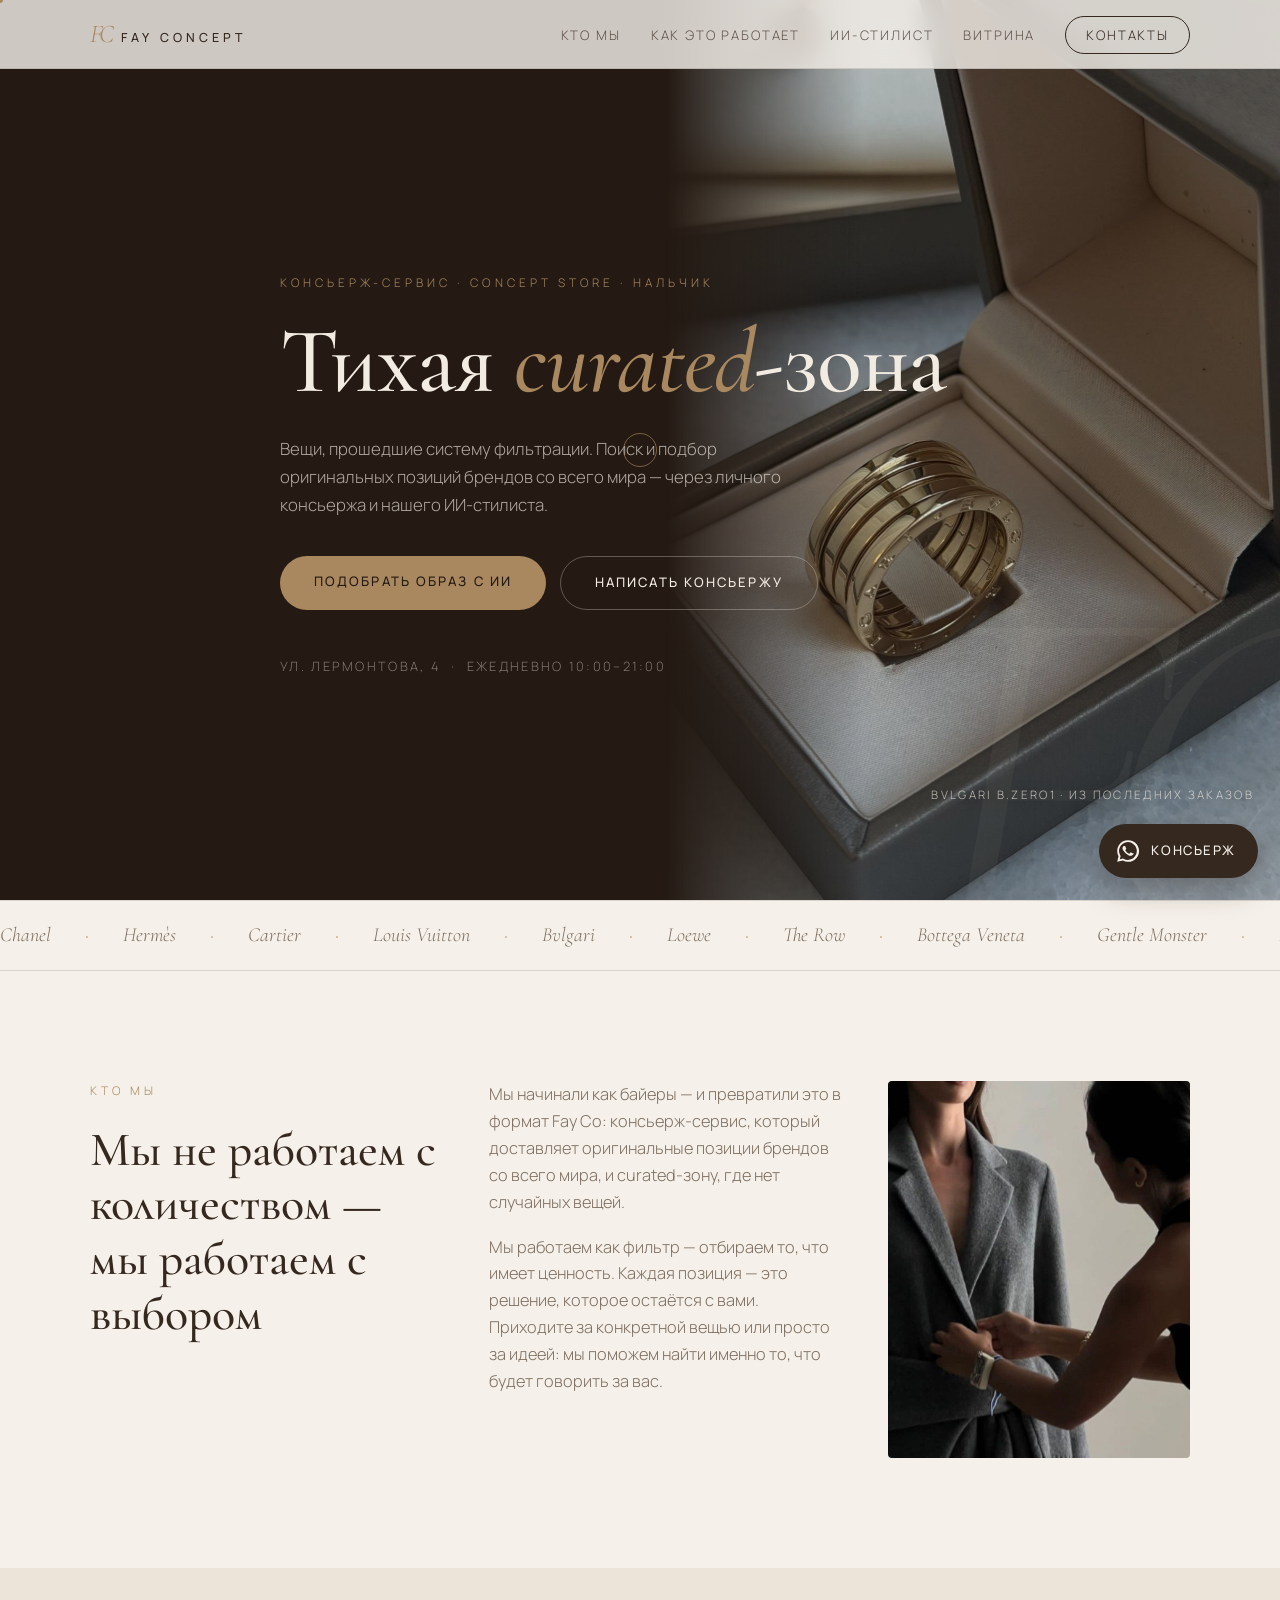
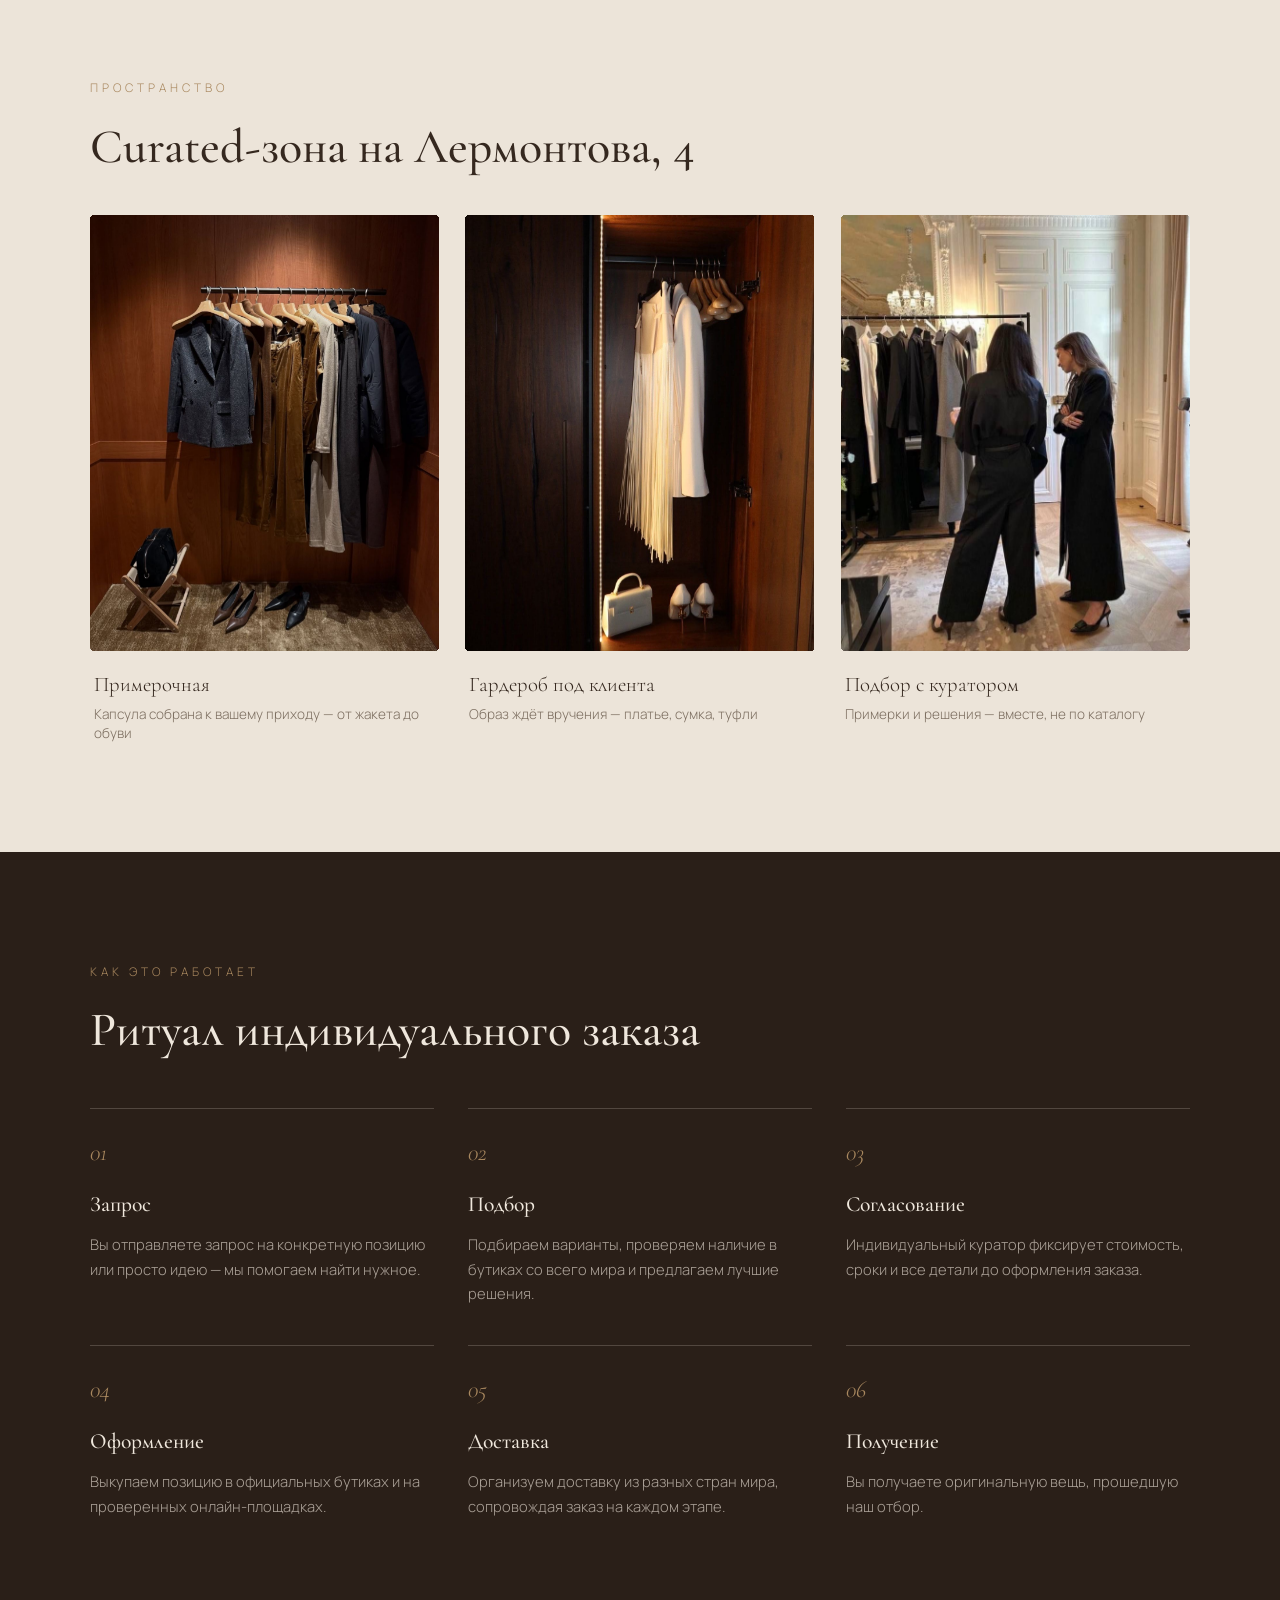
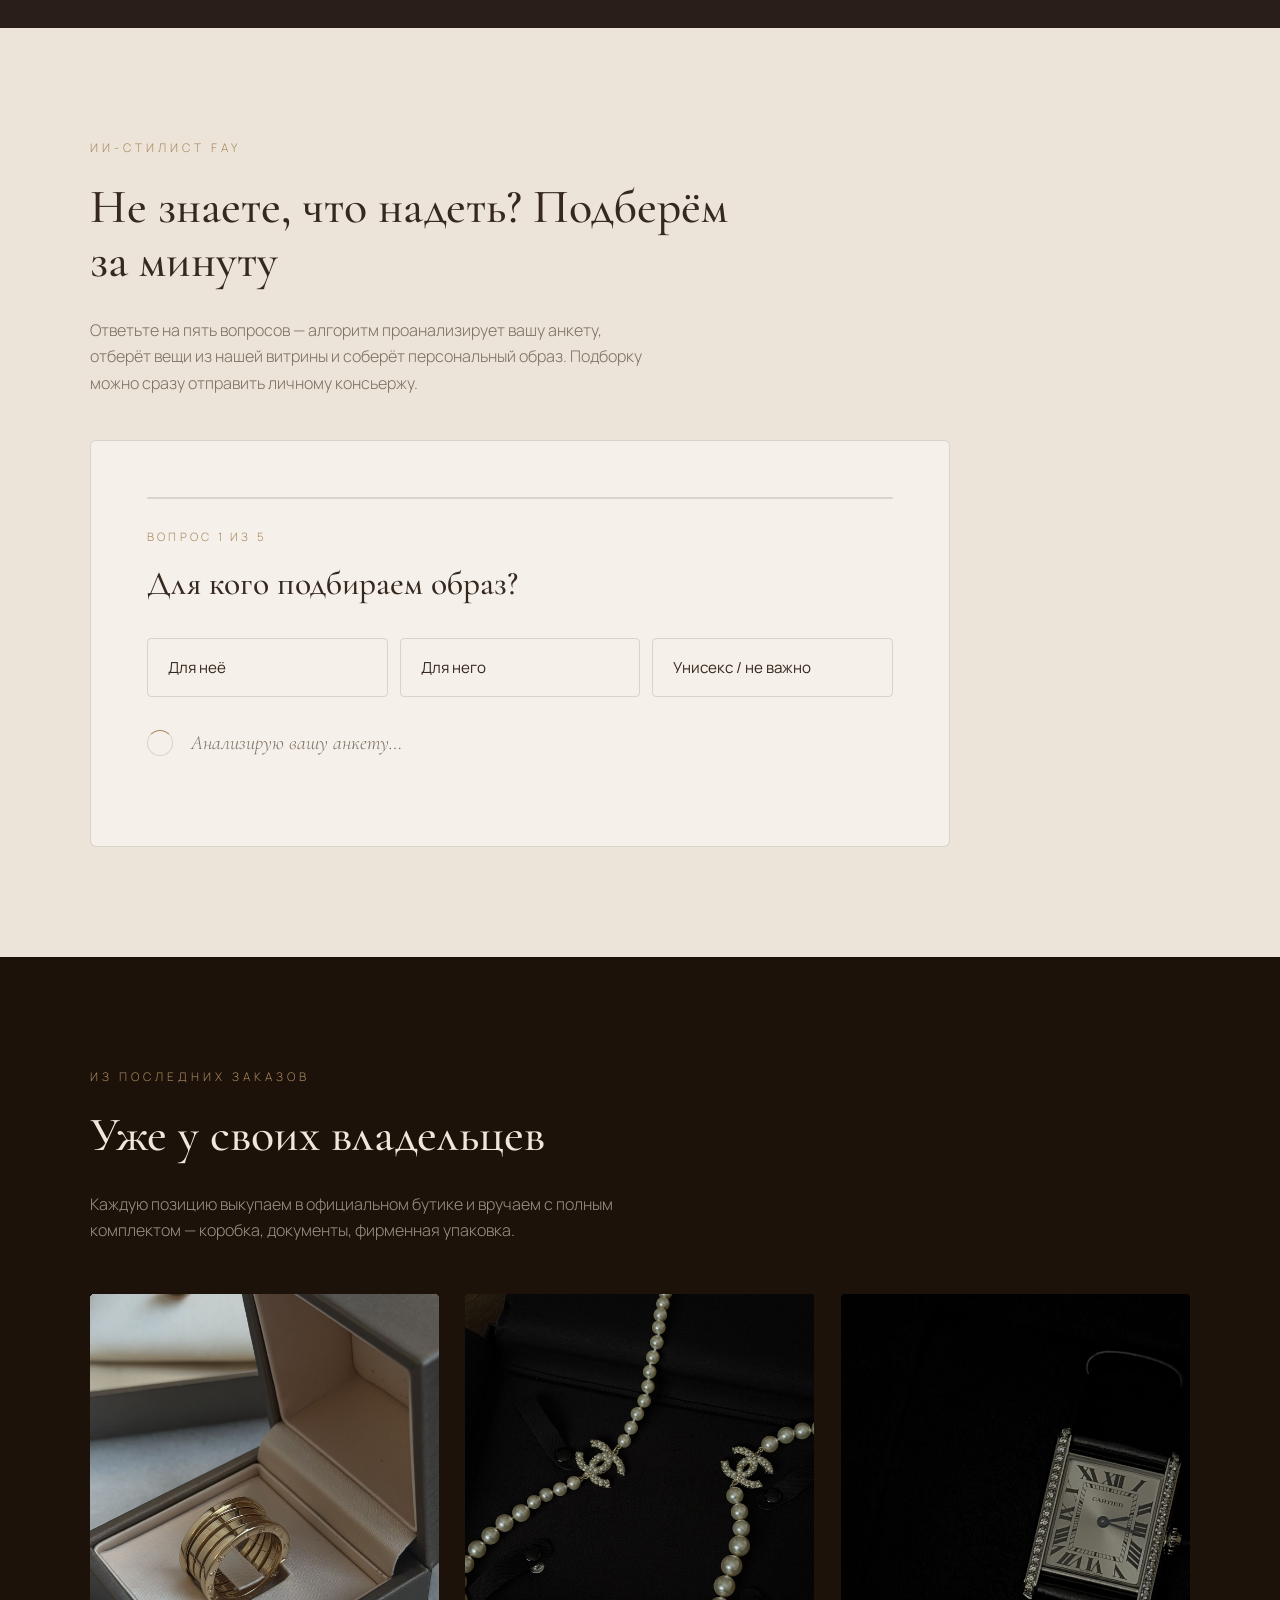
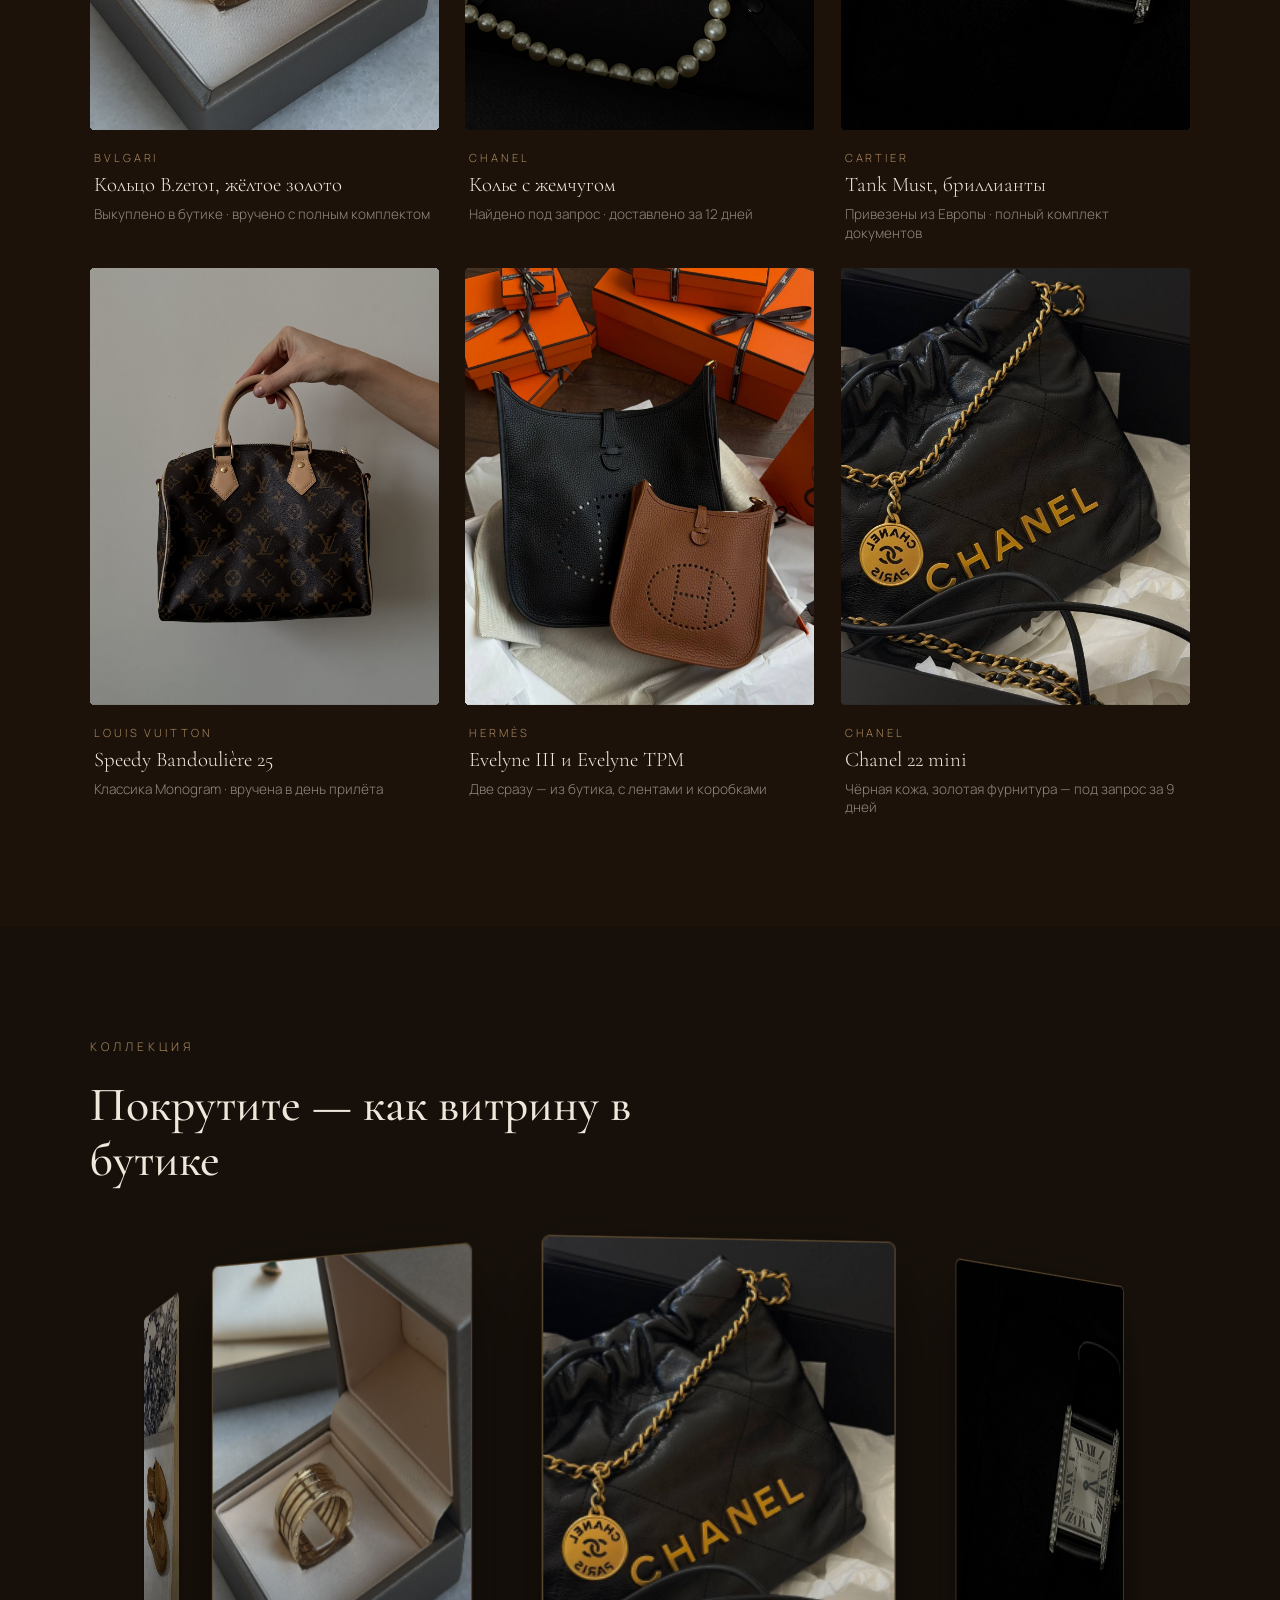
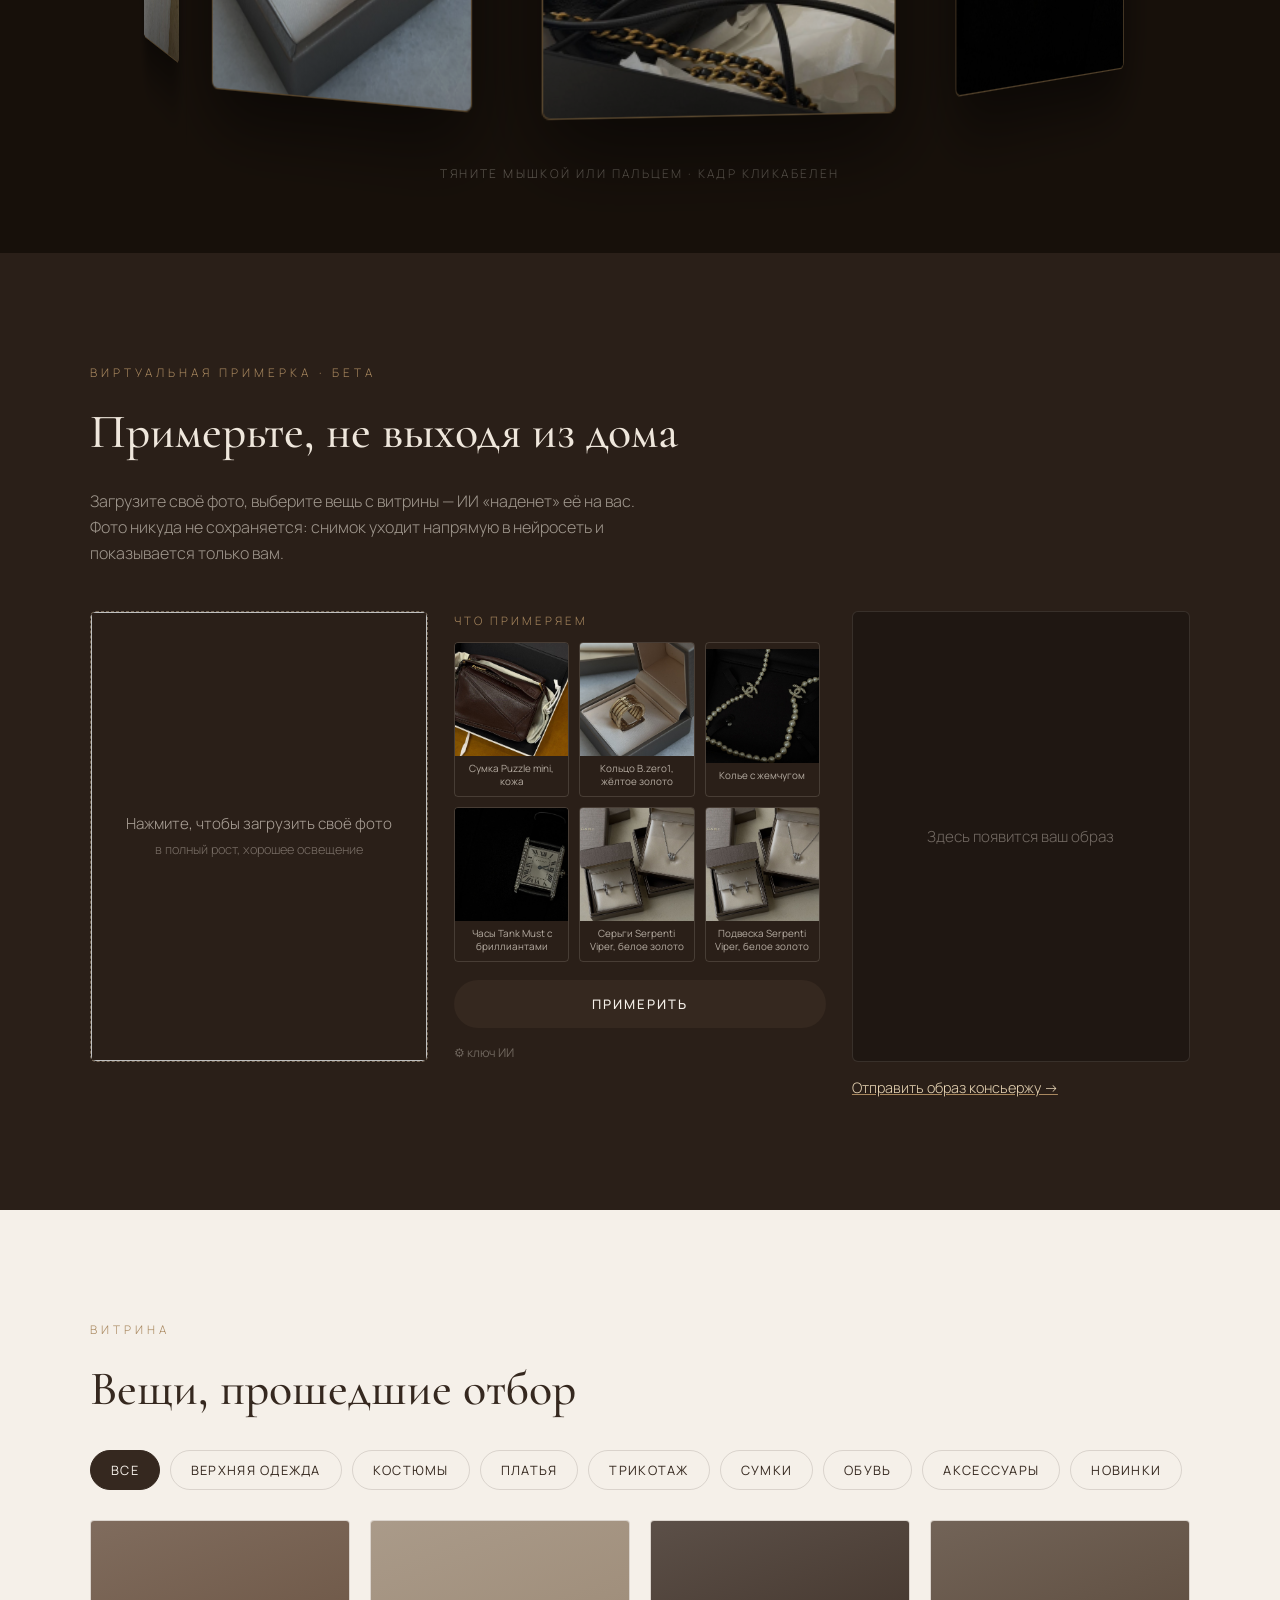
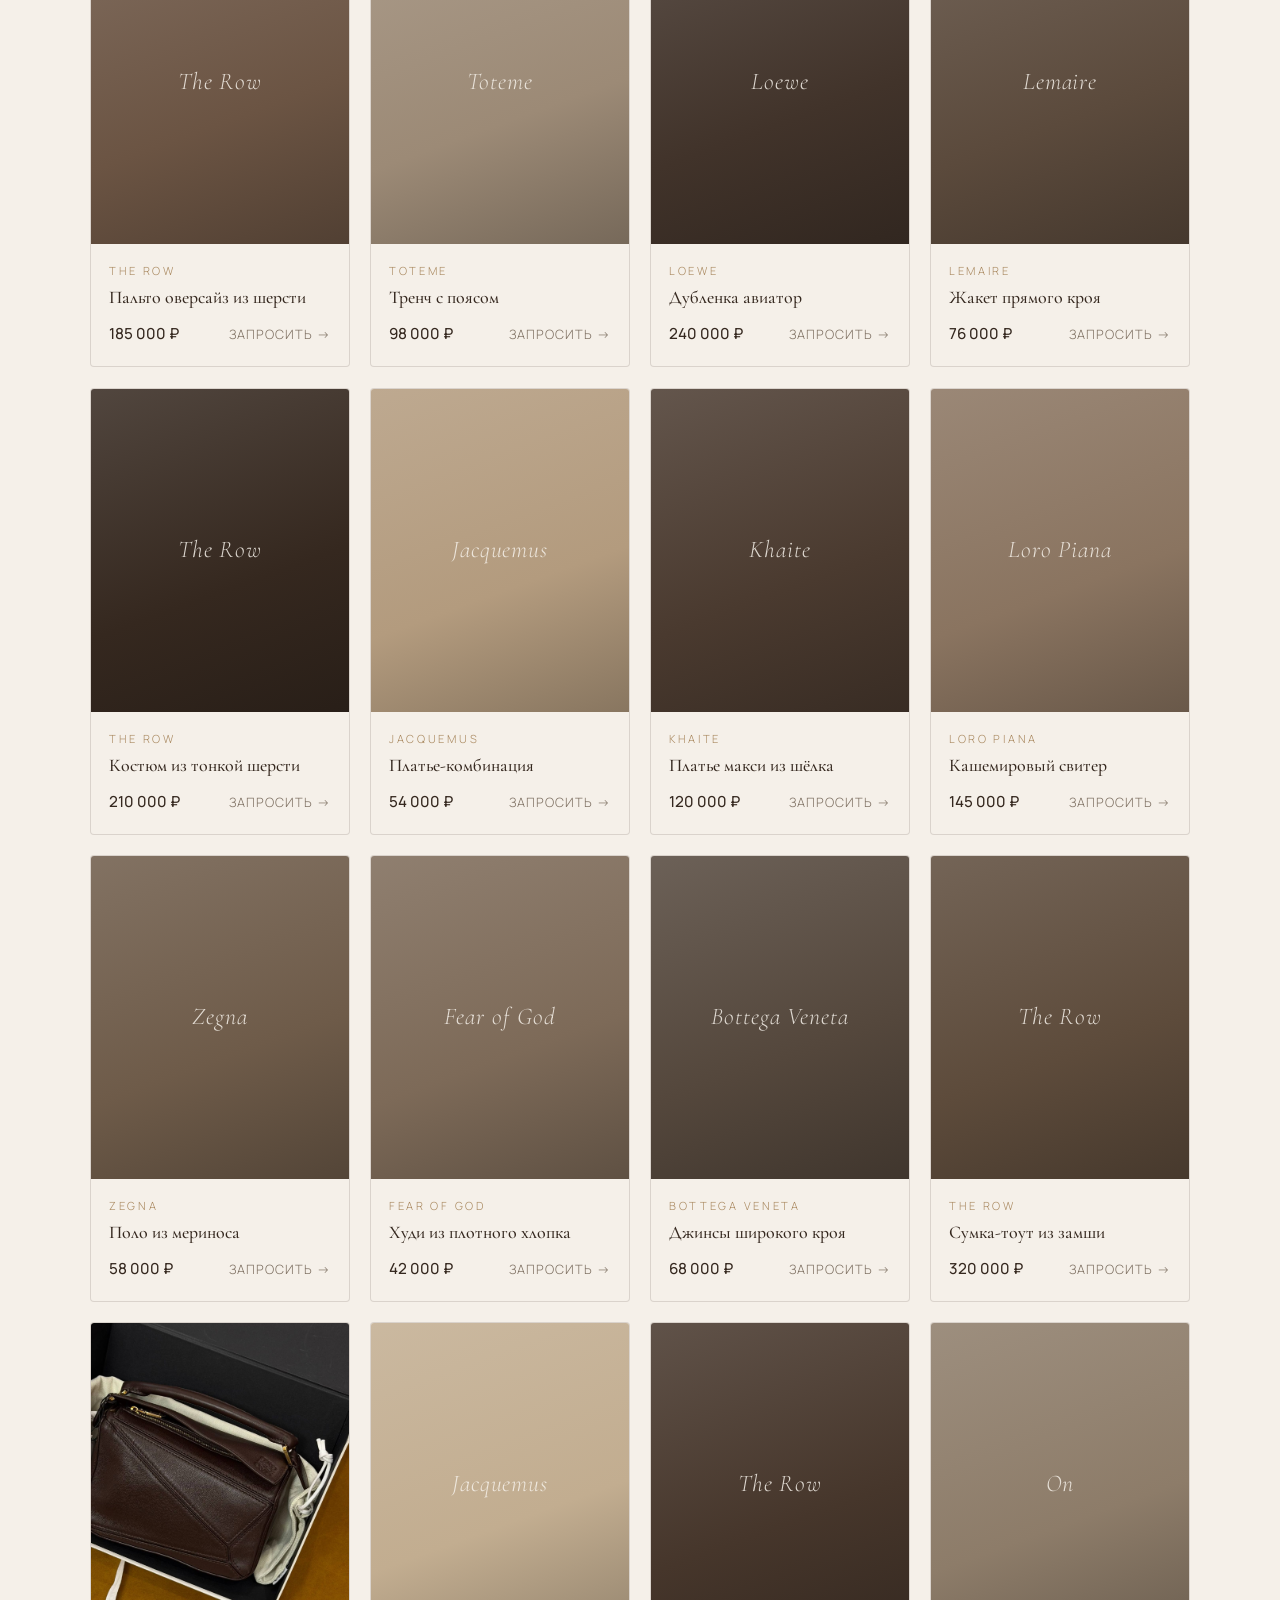
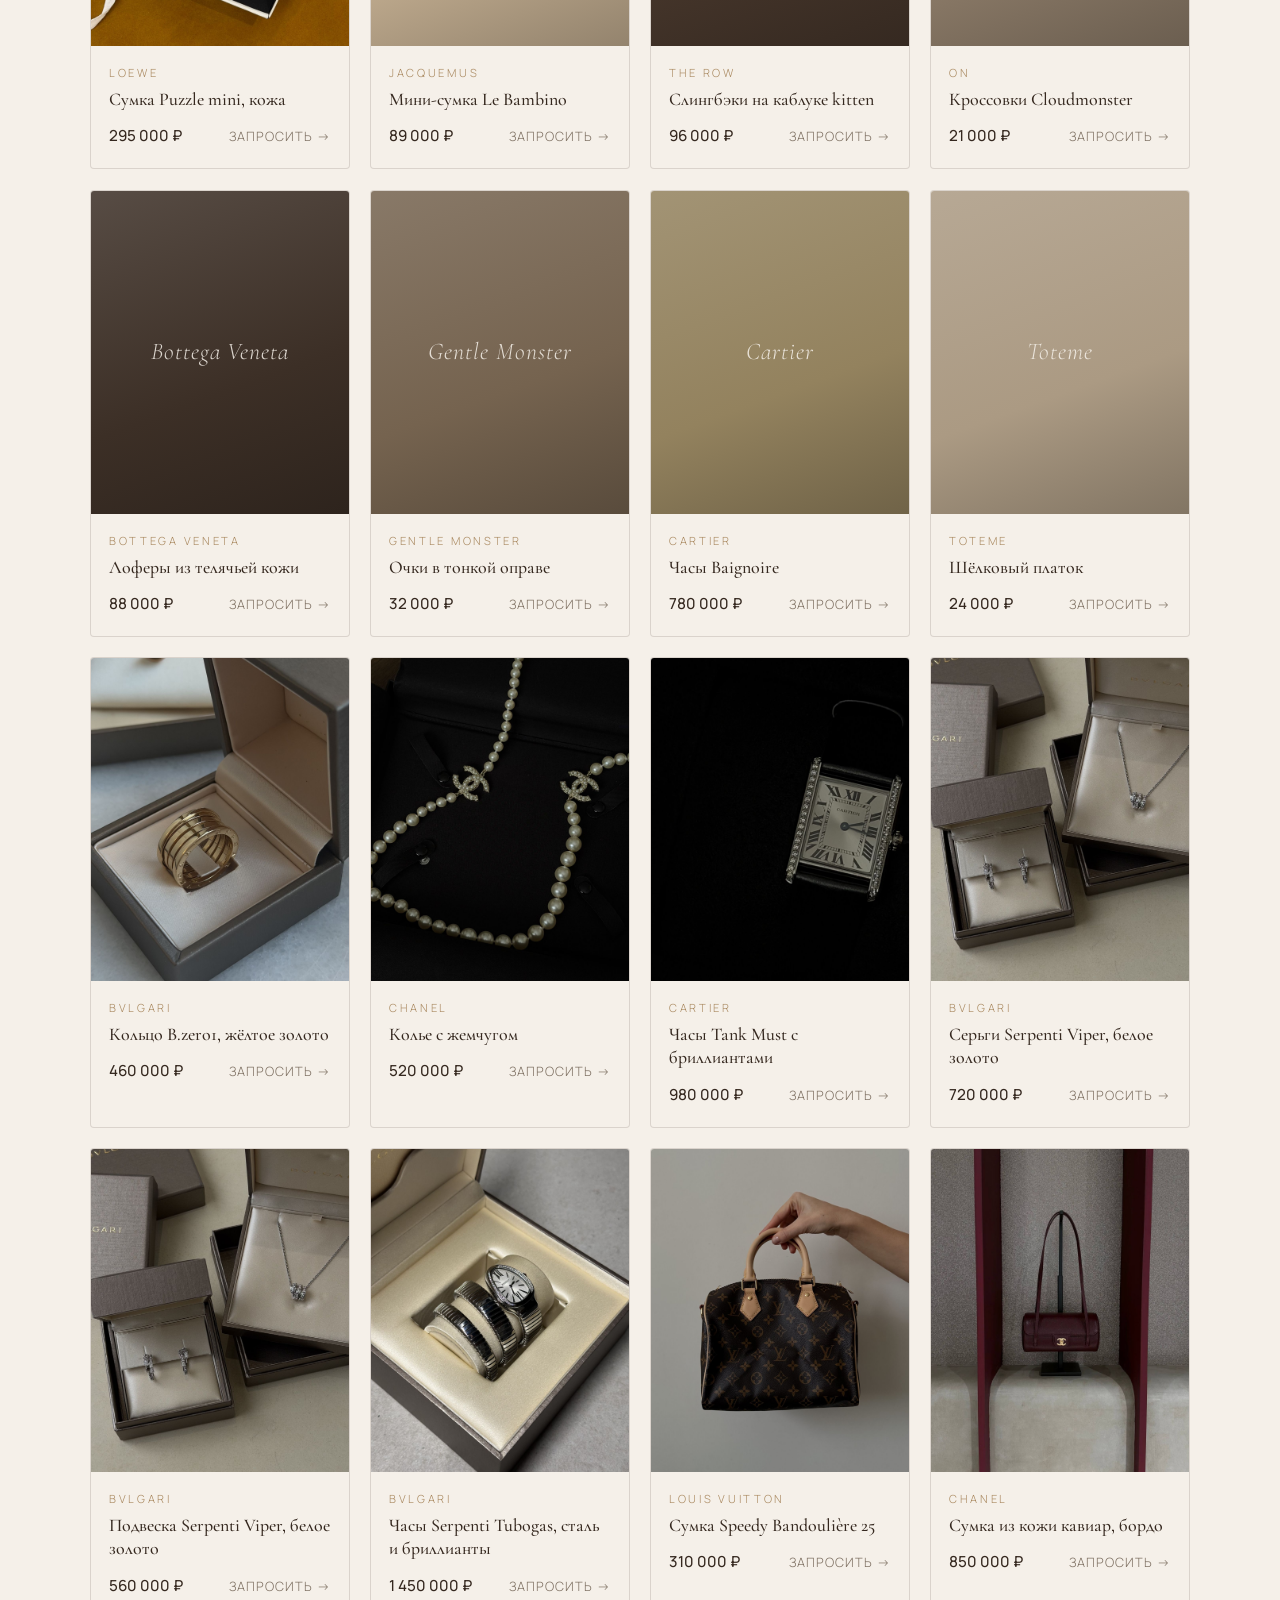
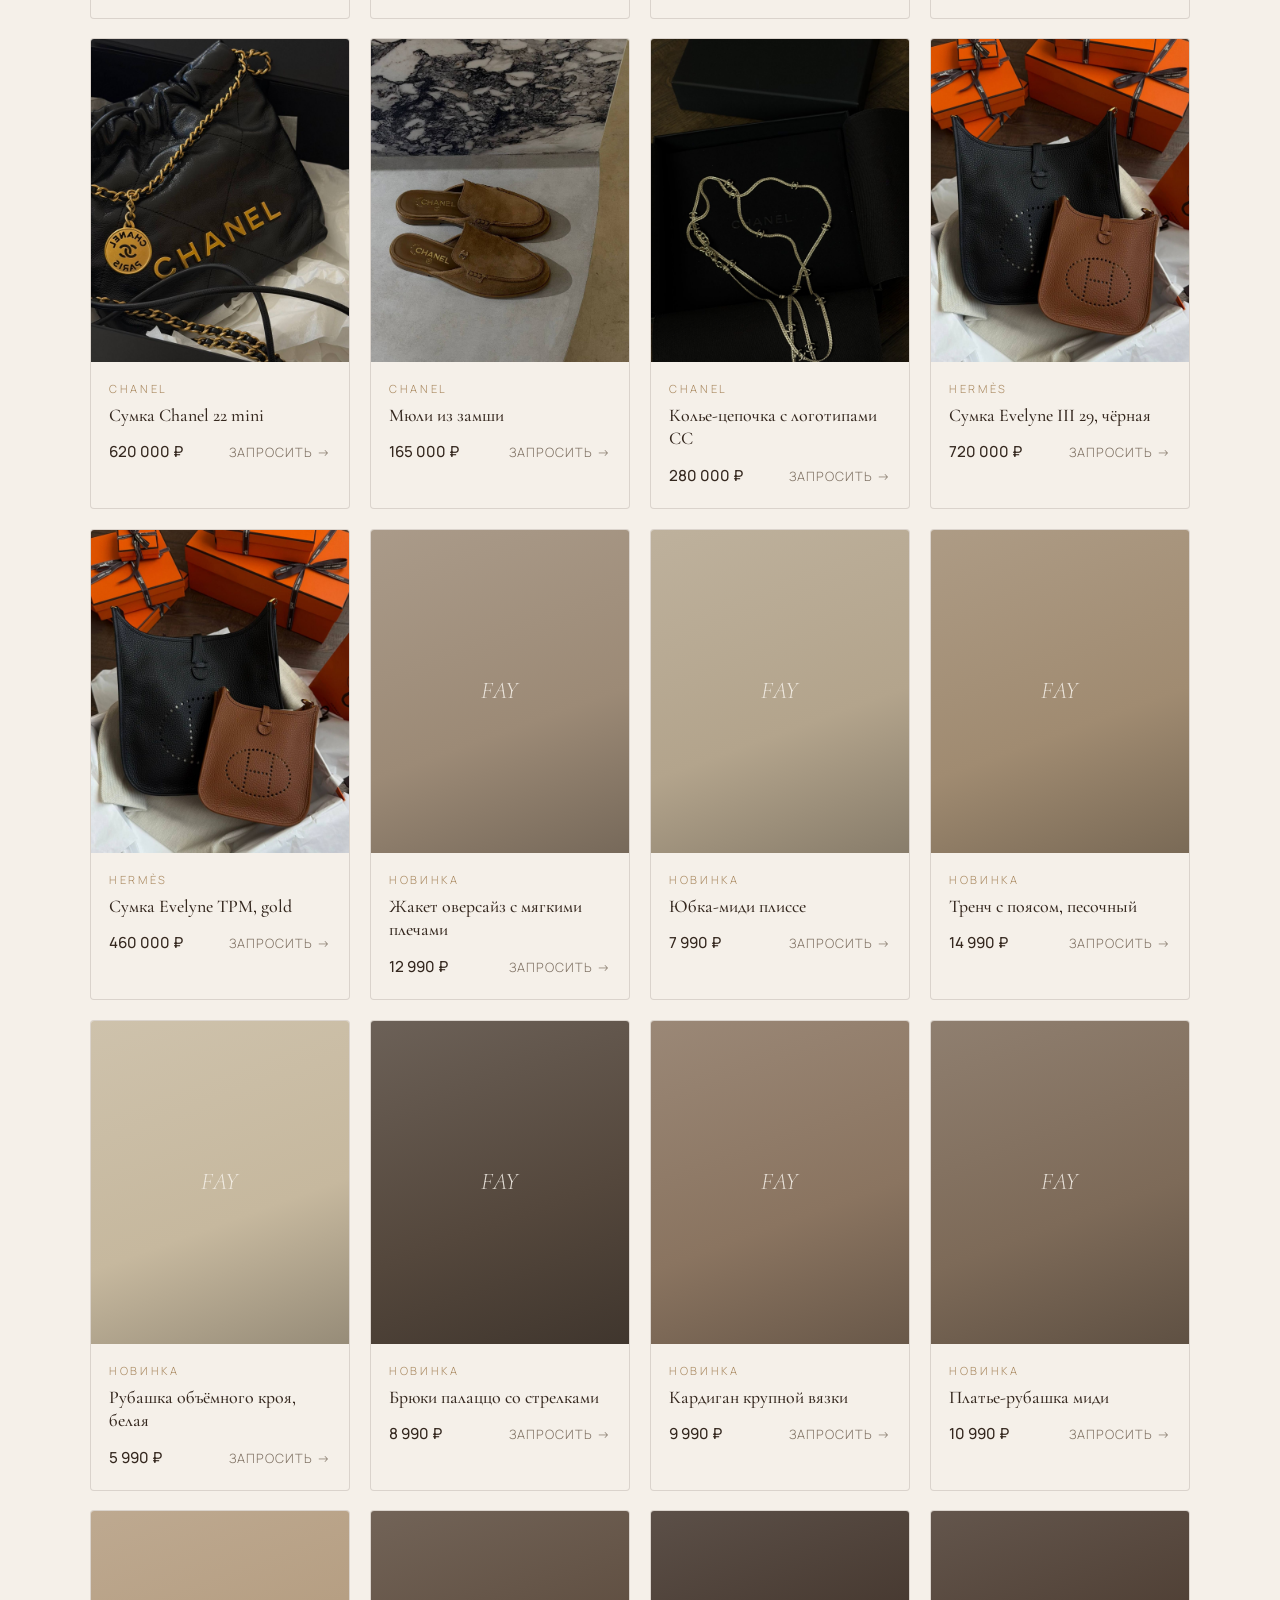
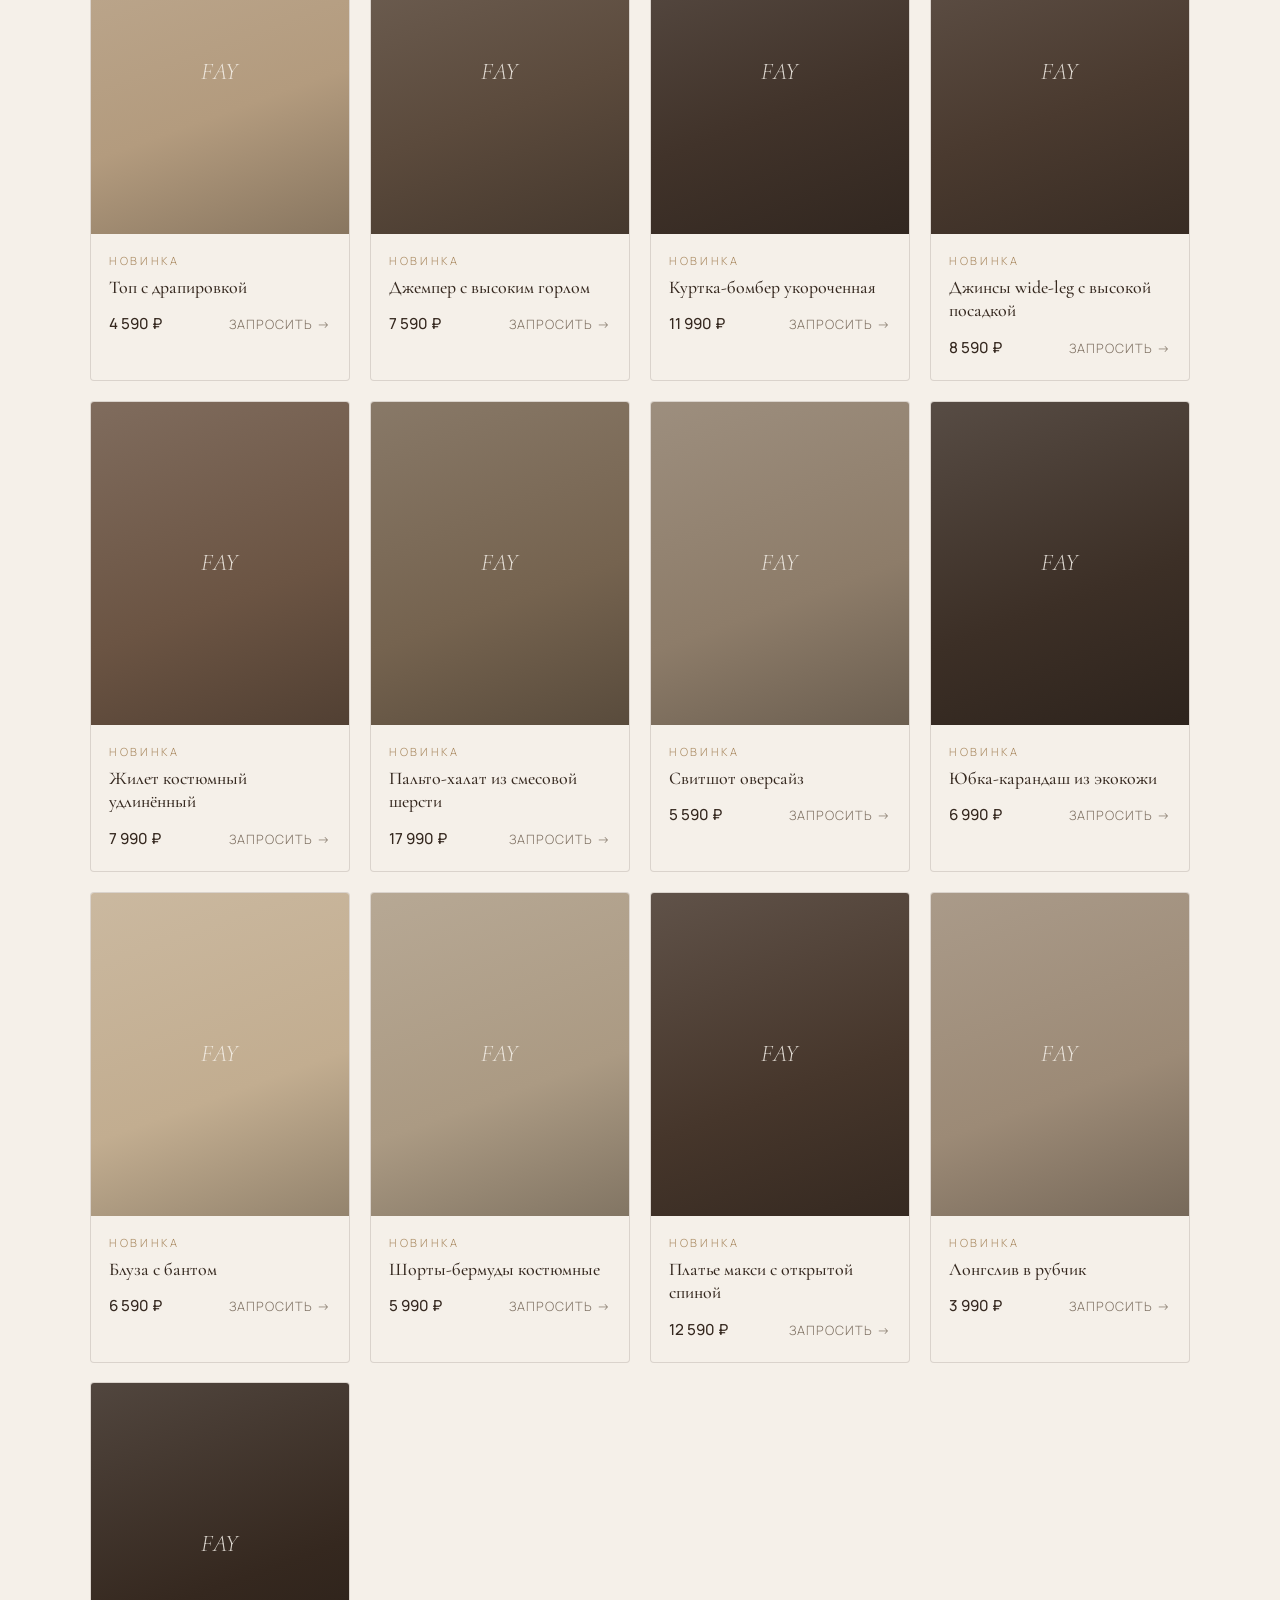
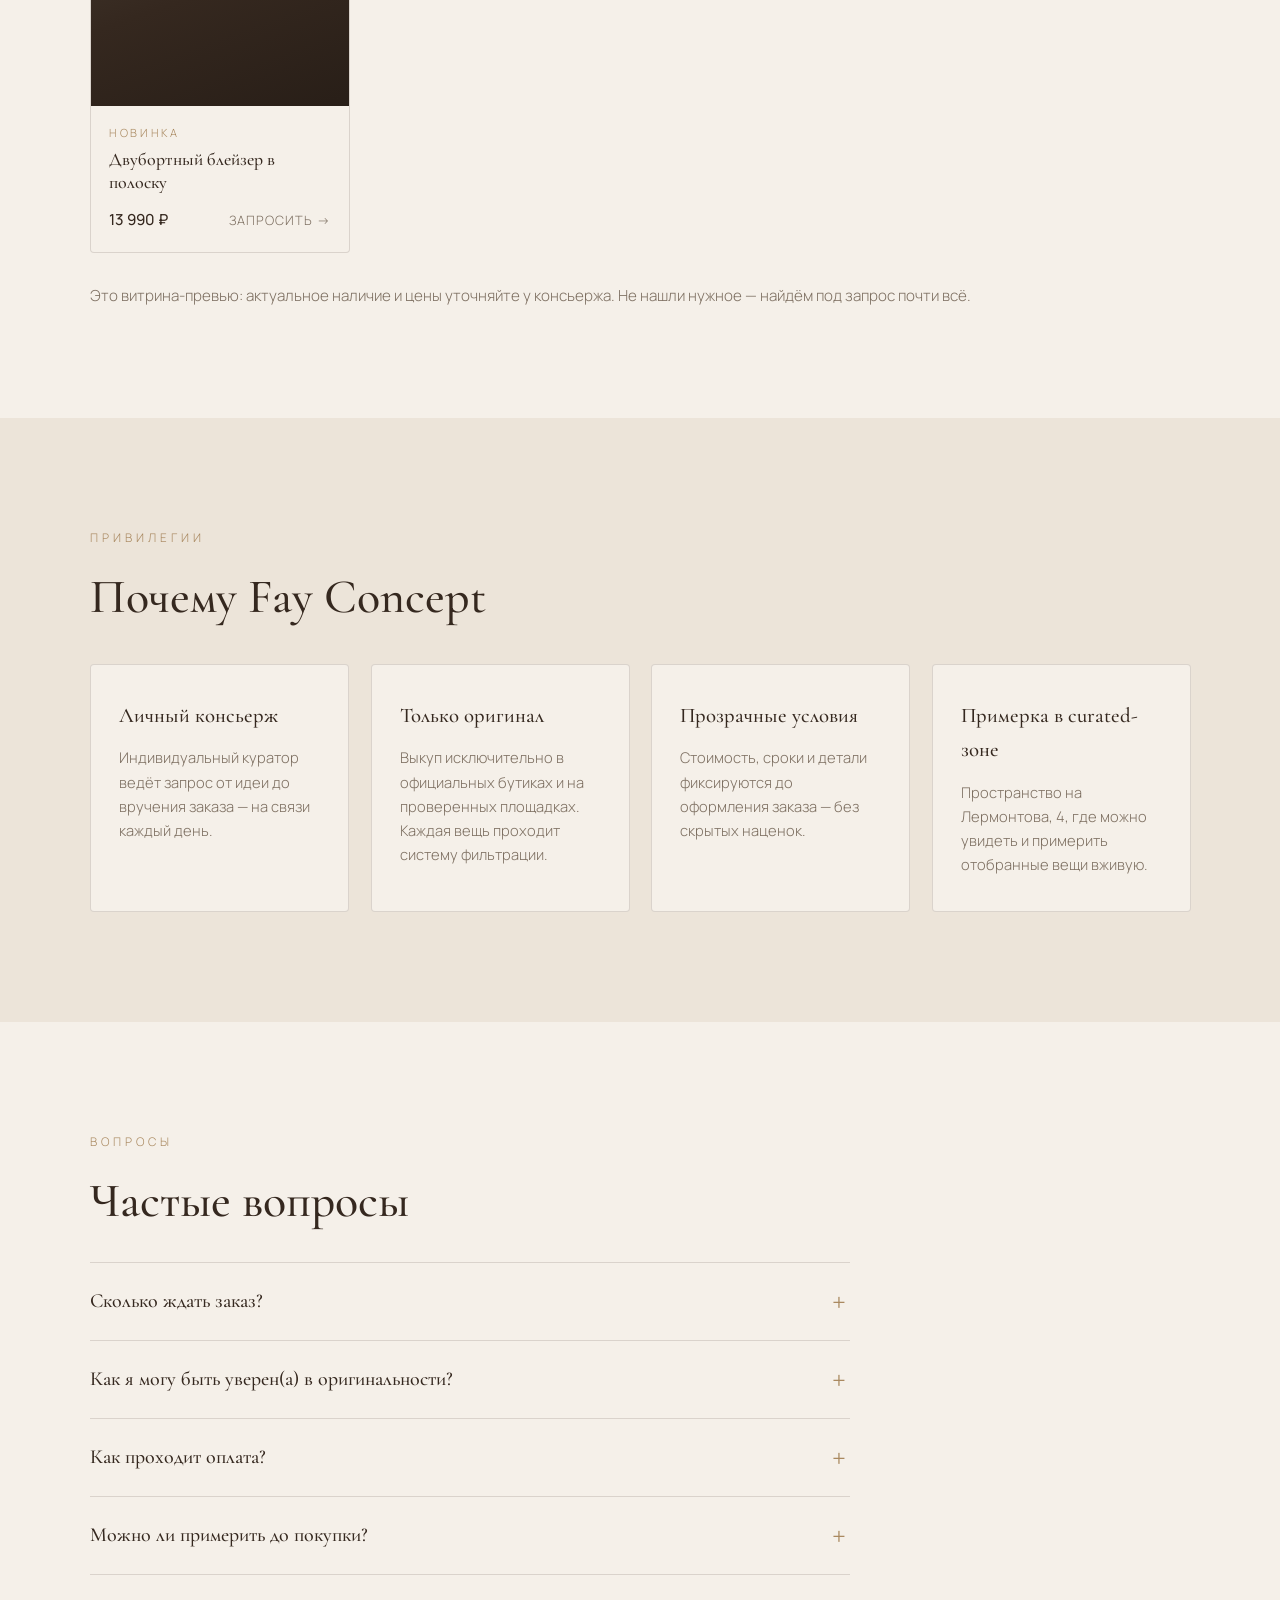
==== commit d0b9d672: "3D collection ring: draggable photo carousel in perspective New dark section «Коллекция»: ten brand " ====
--- a/index.html
+++ b/index.html
@@ -341,6 +341,18 @@
       </div>
     </section>
 
+    <!-- 3D-коллекция -->
+    <section class="section section--ring" id="collection">
+      <div class="container">
+        <p class="section__eyebrow reveal">Коллекция</p>
+        <h2 class="section__title reveal">Покрутите — как витрину в бутике</h2>
+      </div>
+      <div class="ring3d reveal" id="ring3d" aria-label="3D-карусель фотографий коллекции">
+        <div class="ring3d__stage" id="ring3d-stage"></div>
+      </div>
+      <p class="ring3d__hint">Тяните мышкой или пальцем · кадр кликабелен</p>
+    </section>
+
     <!-- Виртуальная примерка -->
     <section class="section section--dark" id="tryon">
       <div class="container">
--- a/styles.css
+++ b/styles.css
@@ -718,6 +718,72 @@
   font-size: 0.85rem;
   color: rgba(239, 231, 220, 0.55);
   margin-top: 6px;
+}
+
+/* ============ 3D-коллекция ============ */
+.section--ring {
+  background: #17100a;
+  color: #efe7dc;
+  overflow: hidden;
+  padding-bottom: 70px;
+}
+
+.section--ring .section__title { color: #efe7dc; }
+
+.ring3d {
+  height: min(58vh, 520px);
+  margin-top: 30px;
+  perspective: 1500px;
+  cursor: grab;
+  touch-action: pan-y;
+}
+
+.ring3d.is-dragging { cursor: grabbing; }
+
+.ring3d__stage {
+  position: relative;
+  width: 100%;
+  height: 100%;
+  transform-style: preserve-3d;
+}
+
+.ring3d__card {
+  position: absolute;
+  top: 50%;
+  left: 50%;
+  width: clamp(170px, 22vw, 250px);
+  aspect-ratio: 3 / 4;
+  margin: calc(clamp(170px, 22vw, 250px) / -1.5) 0 0 calc(clamp(170px, 22vw, 250px) / -2);
+  border-radius: 6px;
+  overflow: hidden;
+  border: 1px solid rgba(201, 163, 106, 0.35);
+  box-shadow: 0 24px 60px rgba(0, 0, 0, 0.55);
+  backface-visibility: hidden;
+  will-change: transform, filter, opacity;
+  user-select: none;
+}
+
+.ring3d__card img {
+  width: 100%;
+  height: 100%;
+  object-fit: cover;
+  pointer-events: none;
+}
+
+.ring3d__card::after {
+  content: "";
+  position: absolute;
+  inset: 0;
+  background: linear-gradient(180deg, transparent 60%, rgba(0, 0, 0, 0.35));
+}
+
+.ring3d__hint {
+  text-align: center;
+  margin-top: 26px;
+  font-size: 0.75rem;
+  letter-spacing: 0.2em;
+  text-transform: uppercase;
+  color: rgba(239, 231, 220, 0.35);
 }
 
 /* ============ Виртуальная примерка ============ */
@@ -1250,3 +1316,7 @@
   .steps { grid-template-columns: 1fr; }
   .contact__list li { grid-template-columns: 1fr; gap: 4px; }
 }
+
+@media (prefers-reduced-motion: reduce) {
+  .section--ring { display: none; }
+}
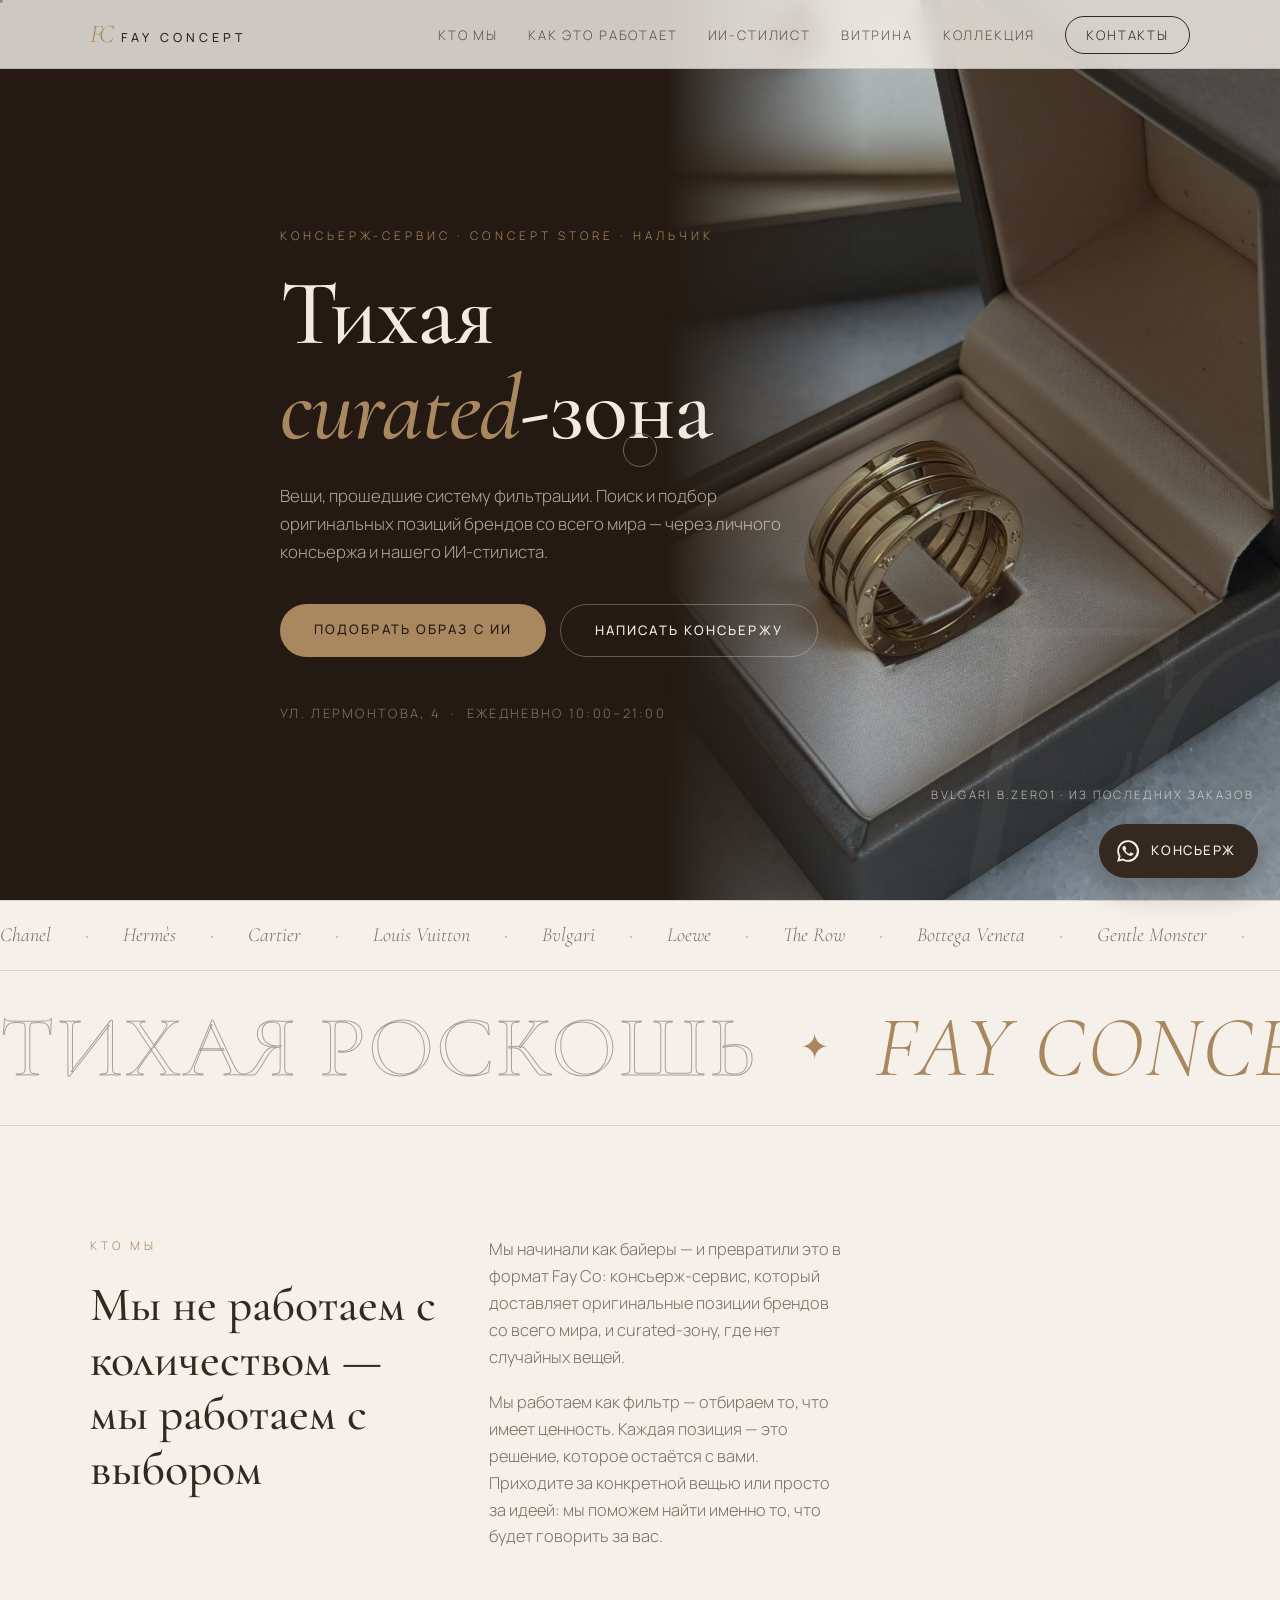
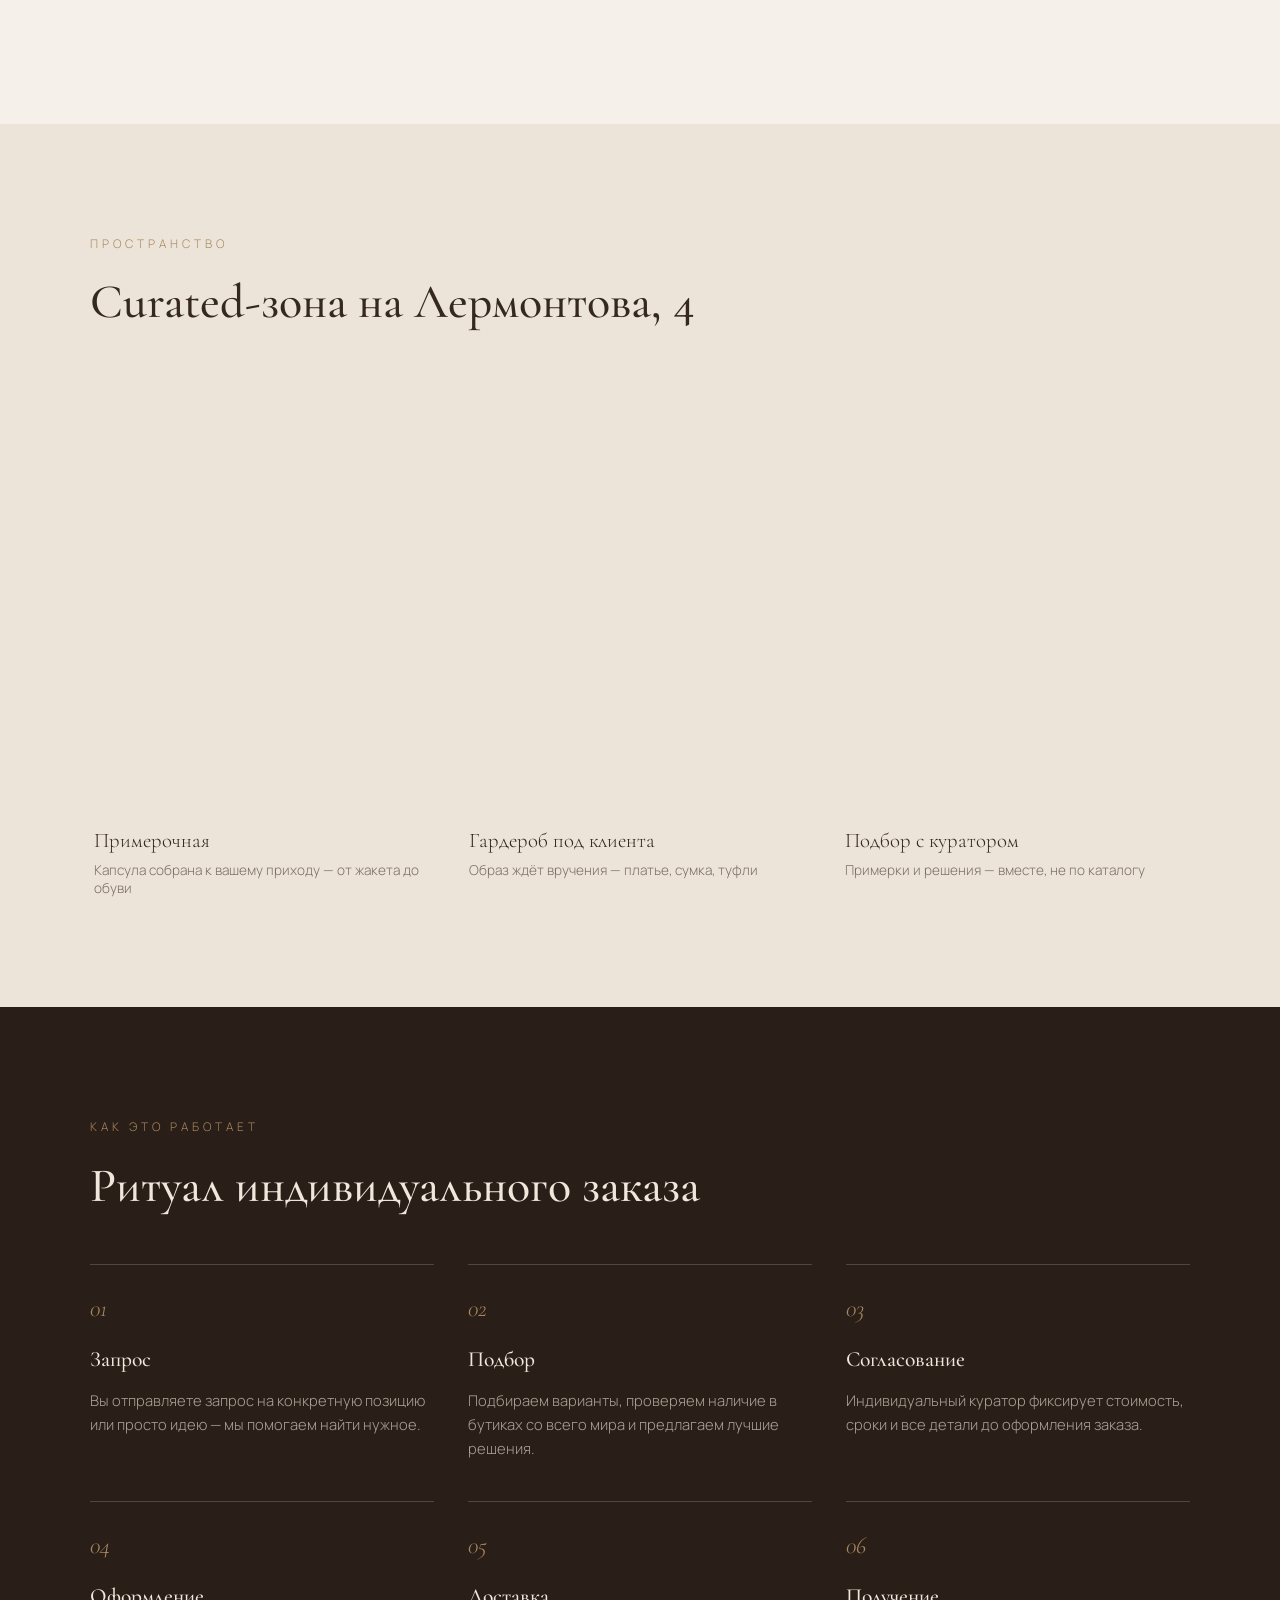
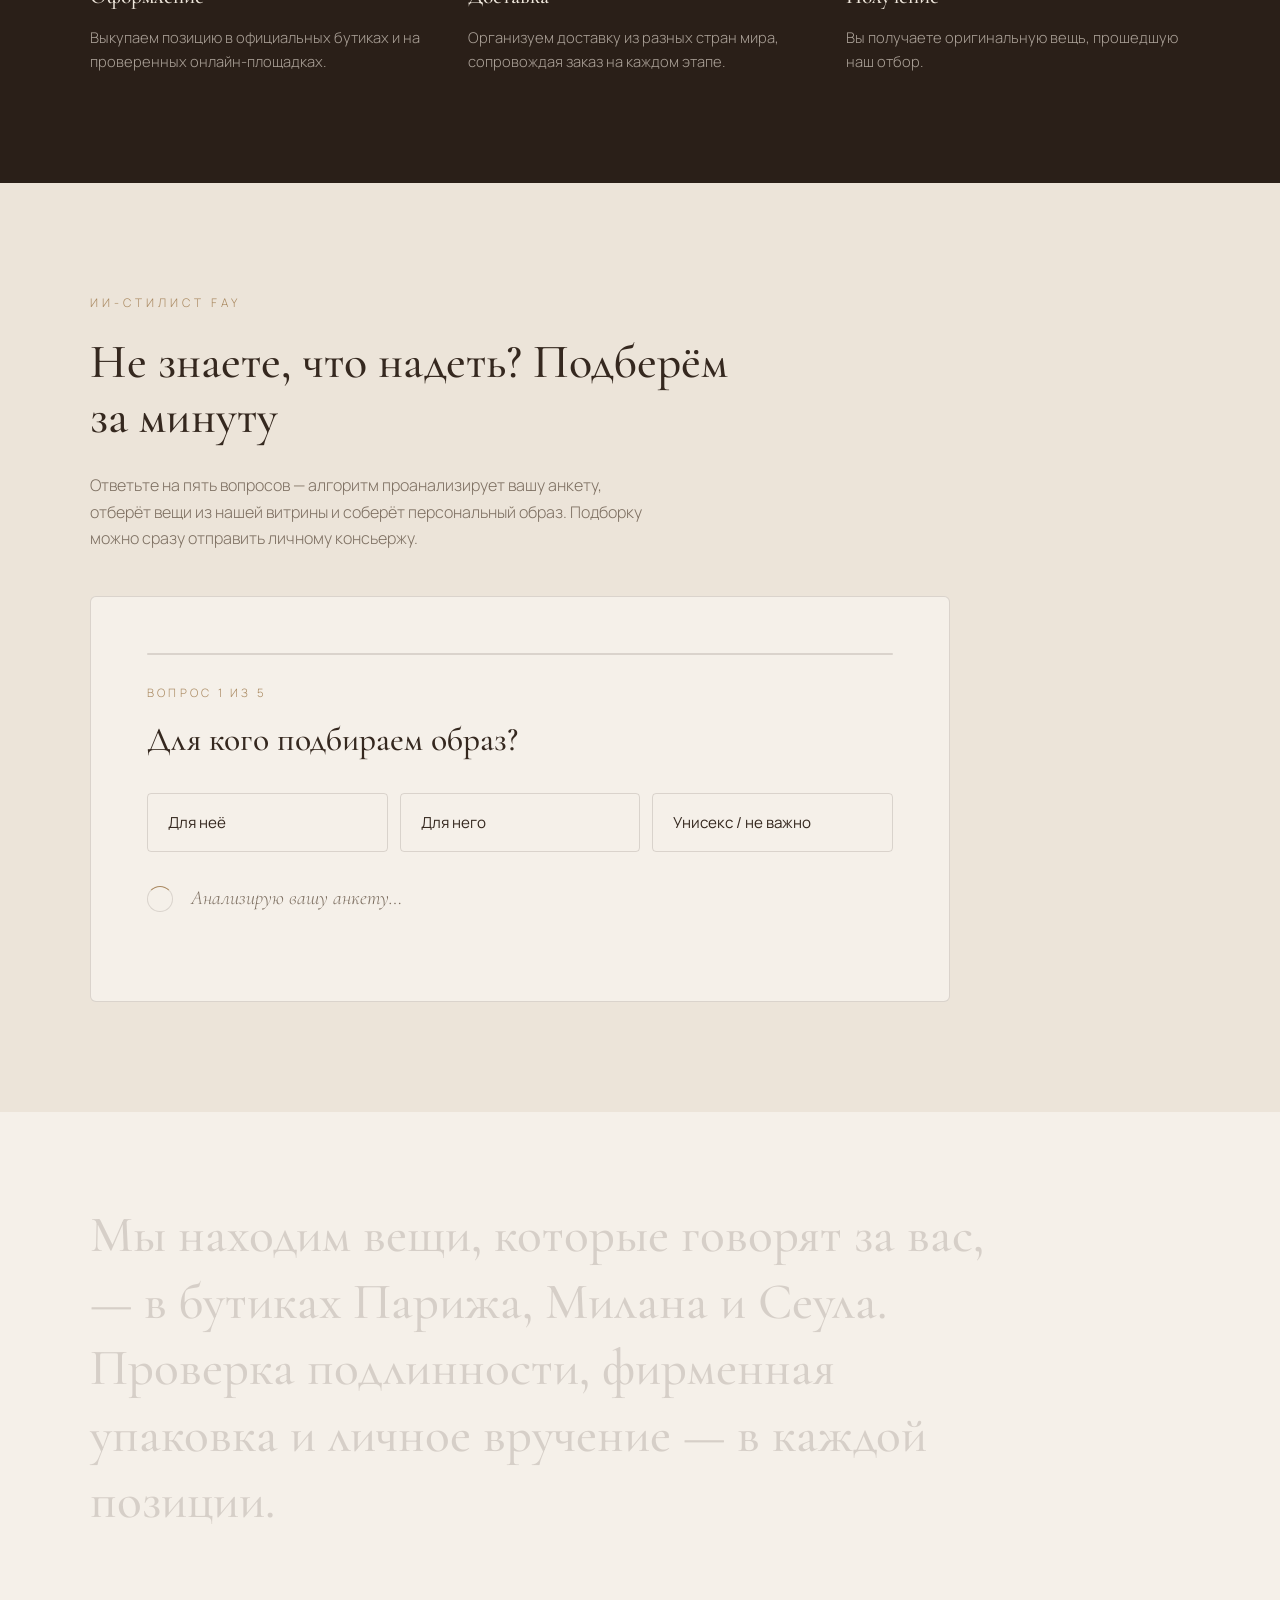
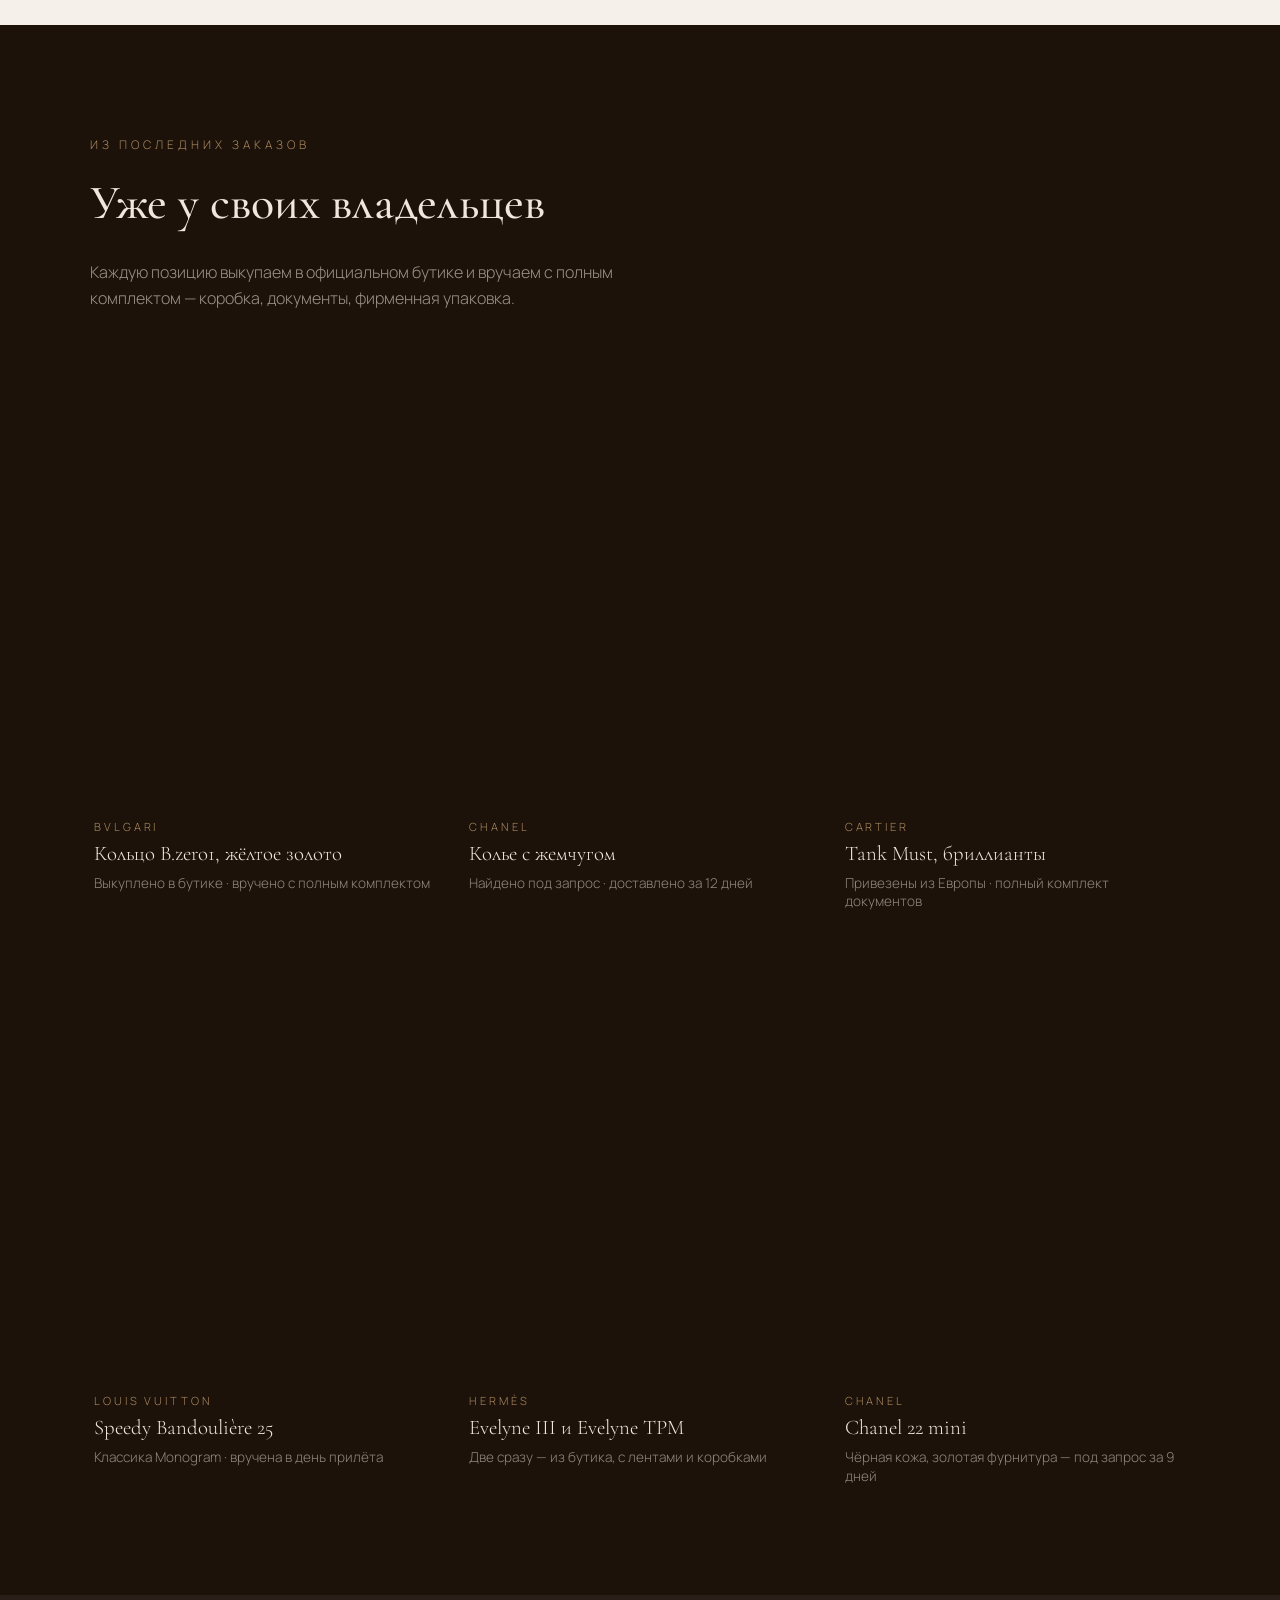
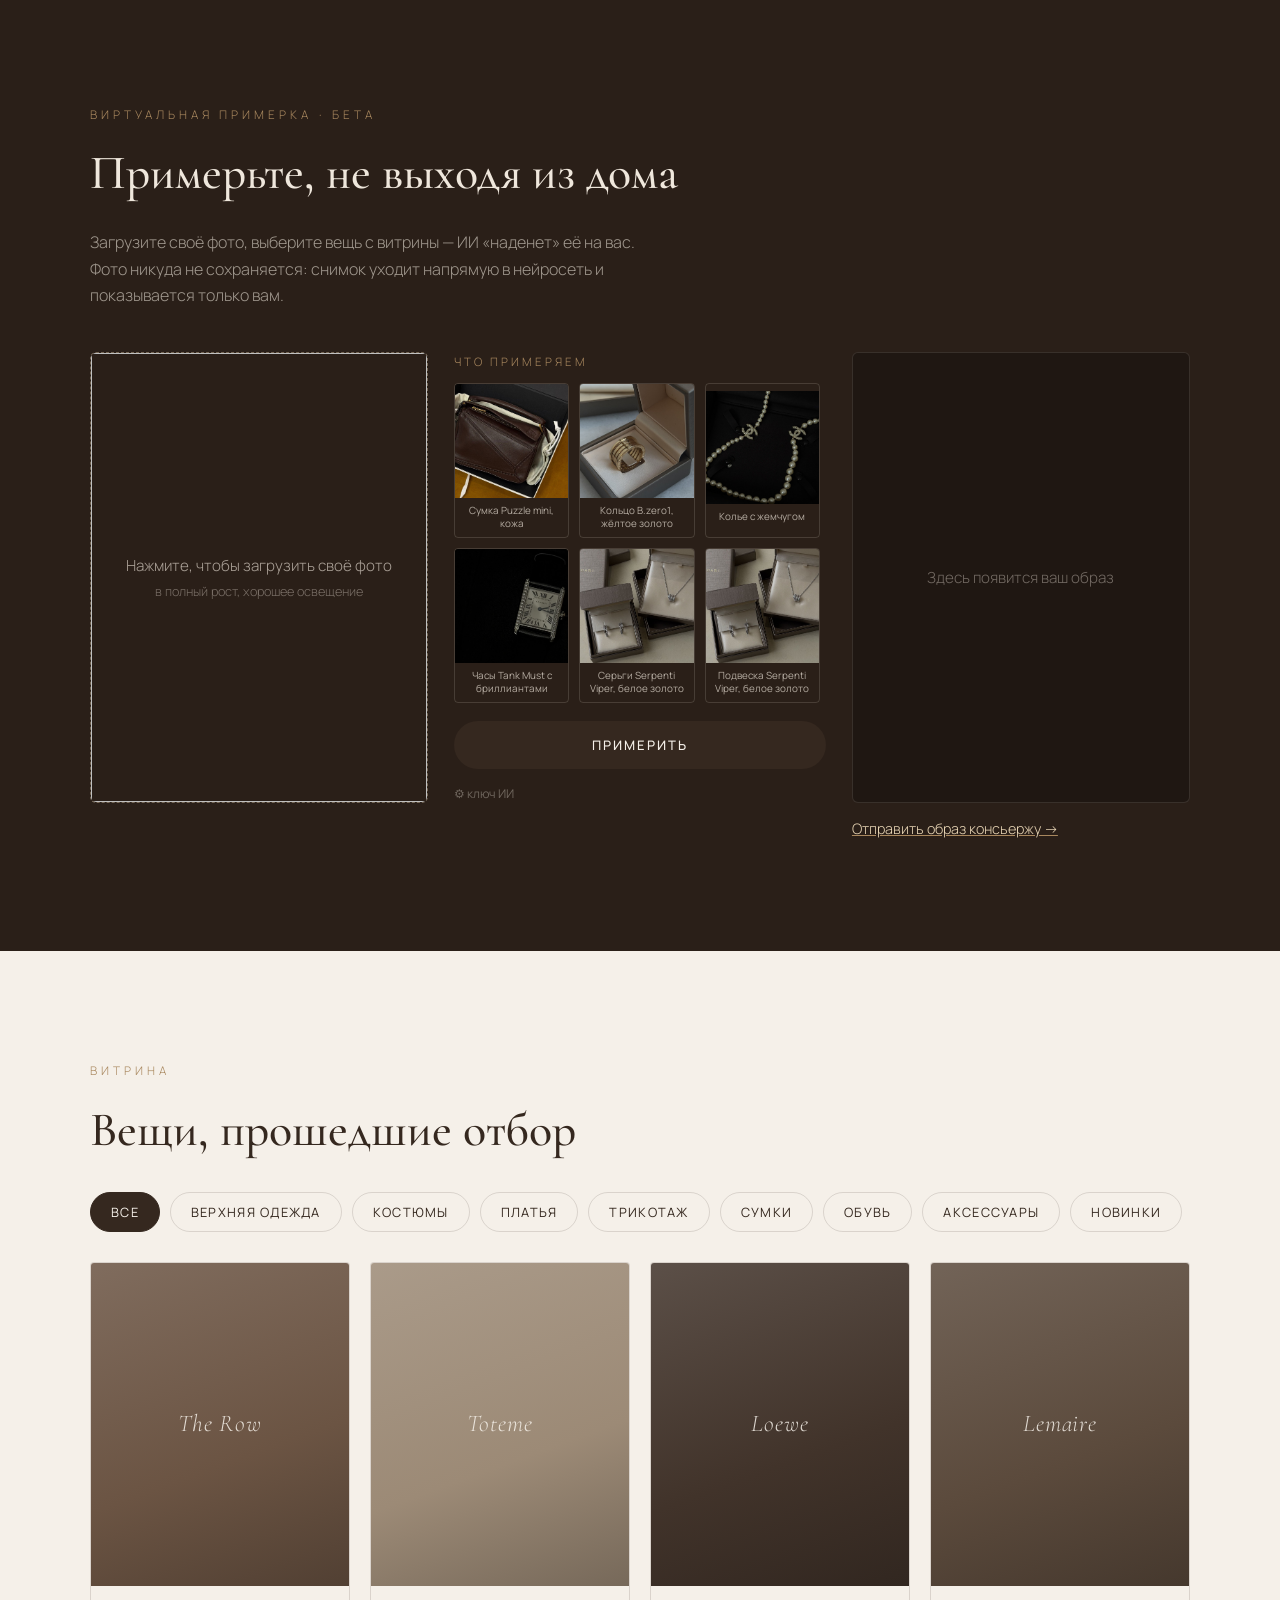
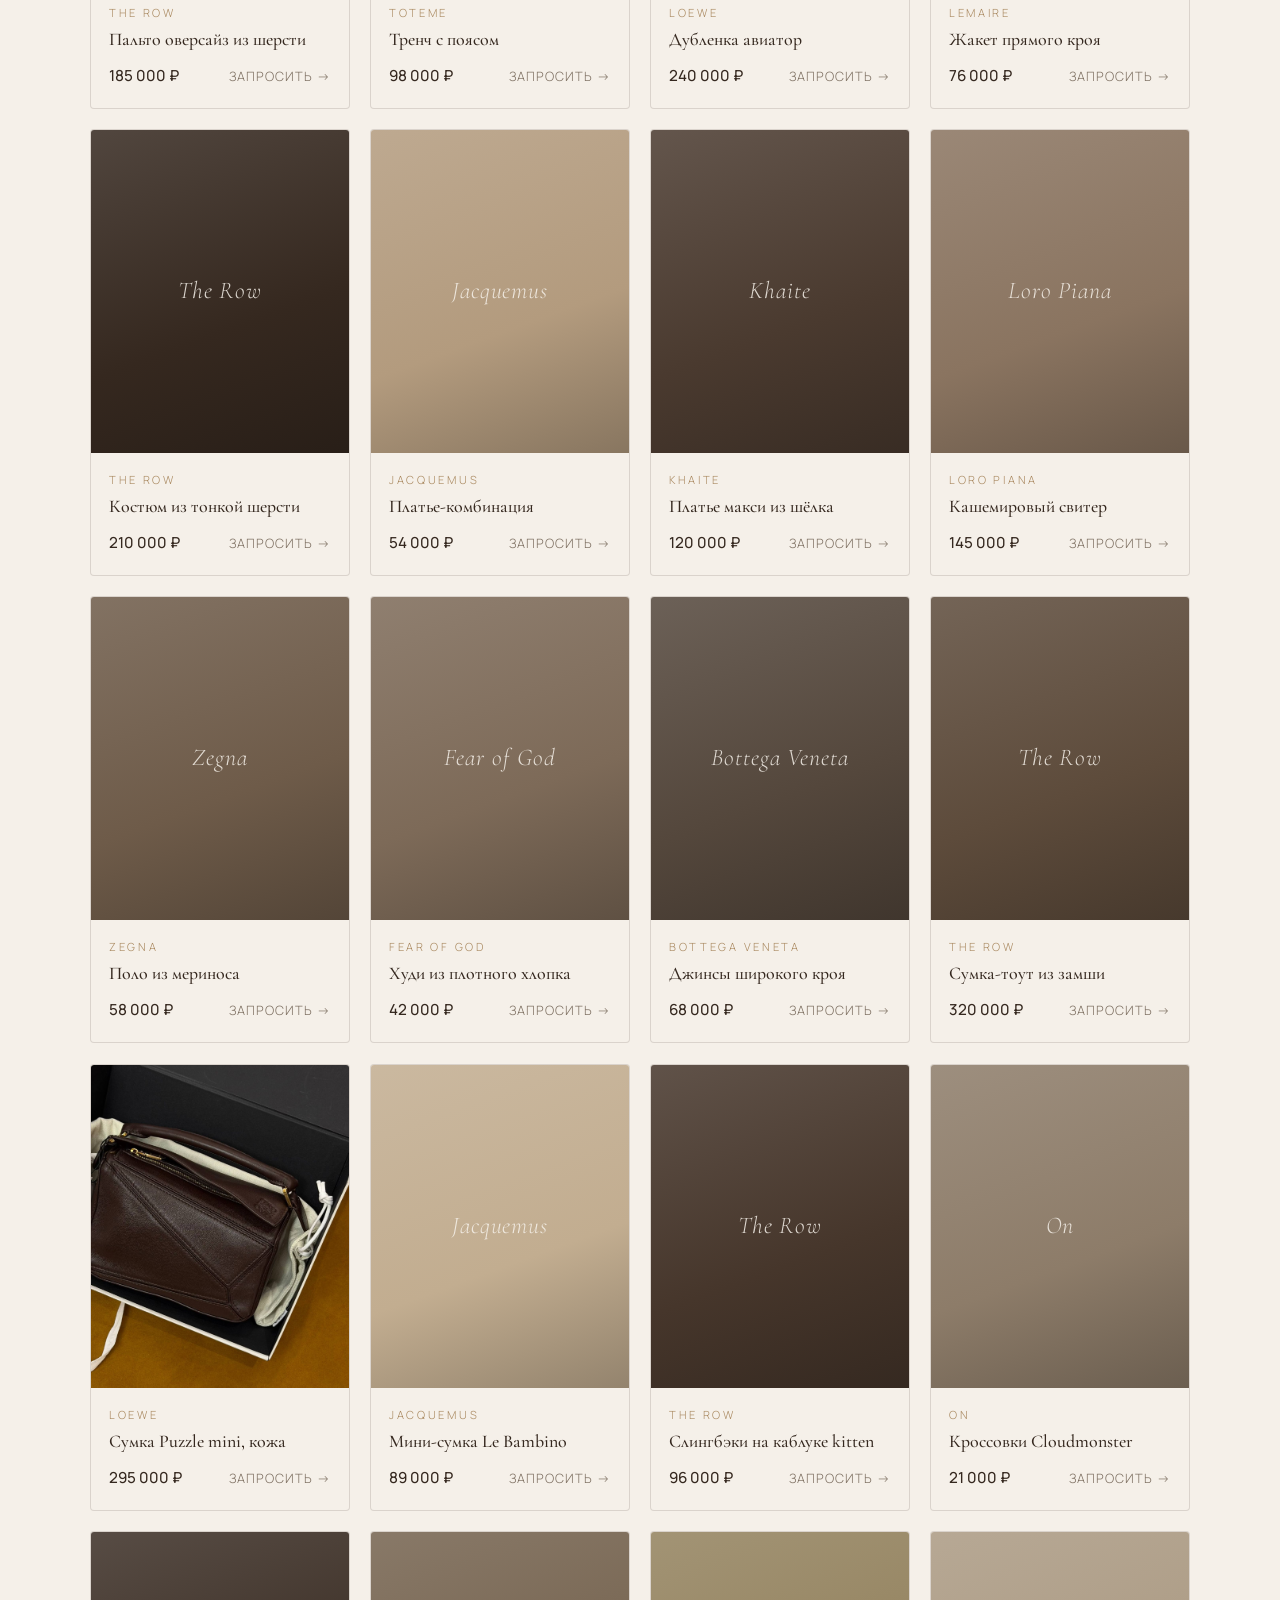
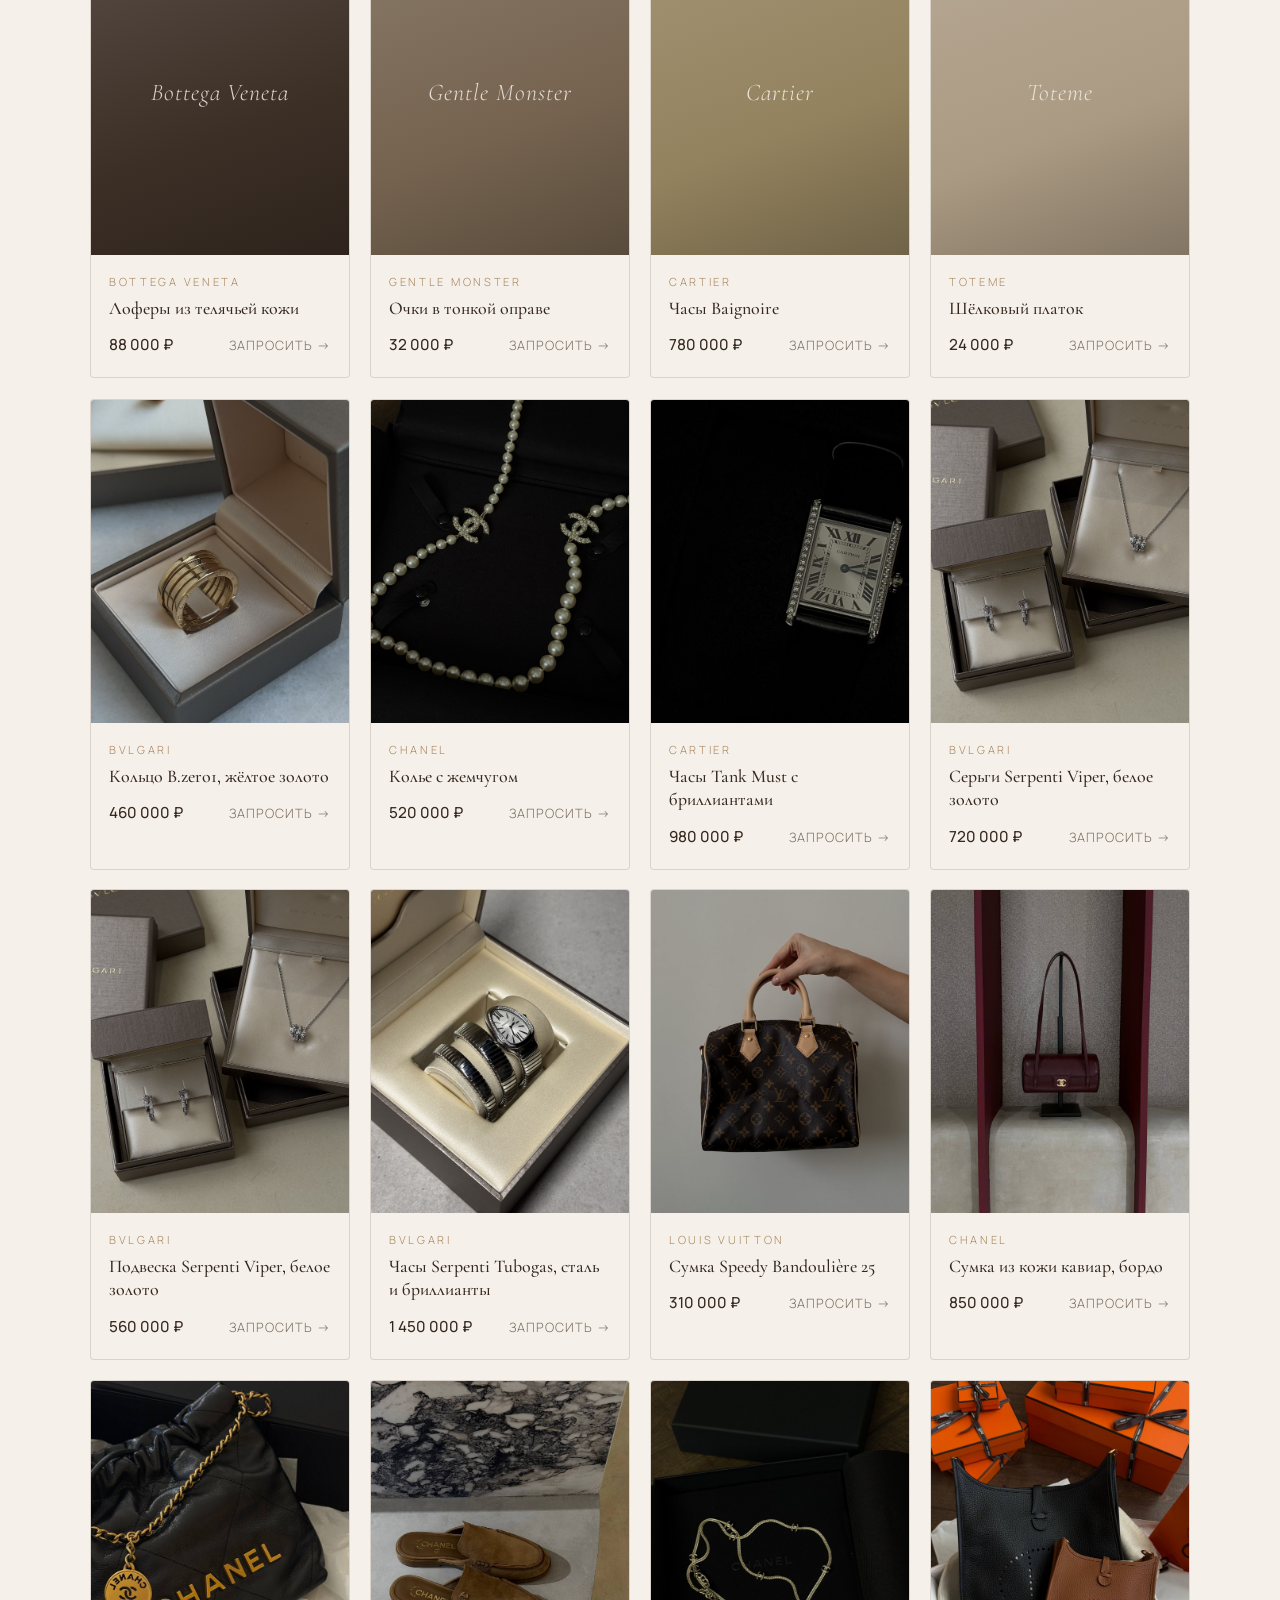
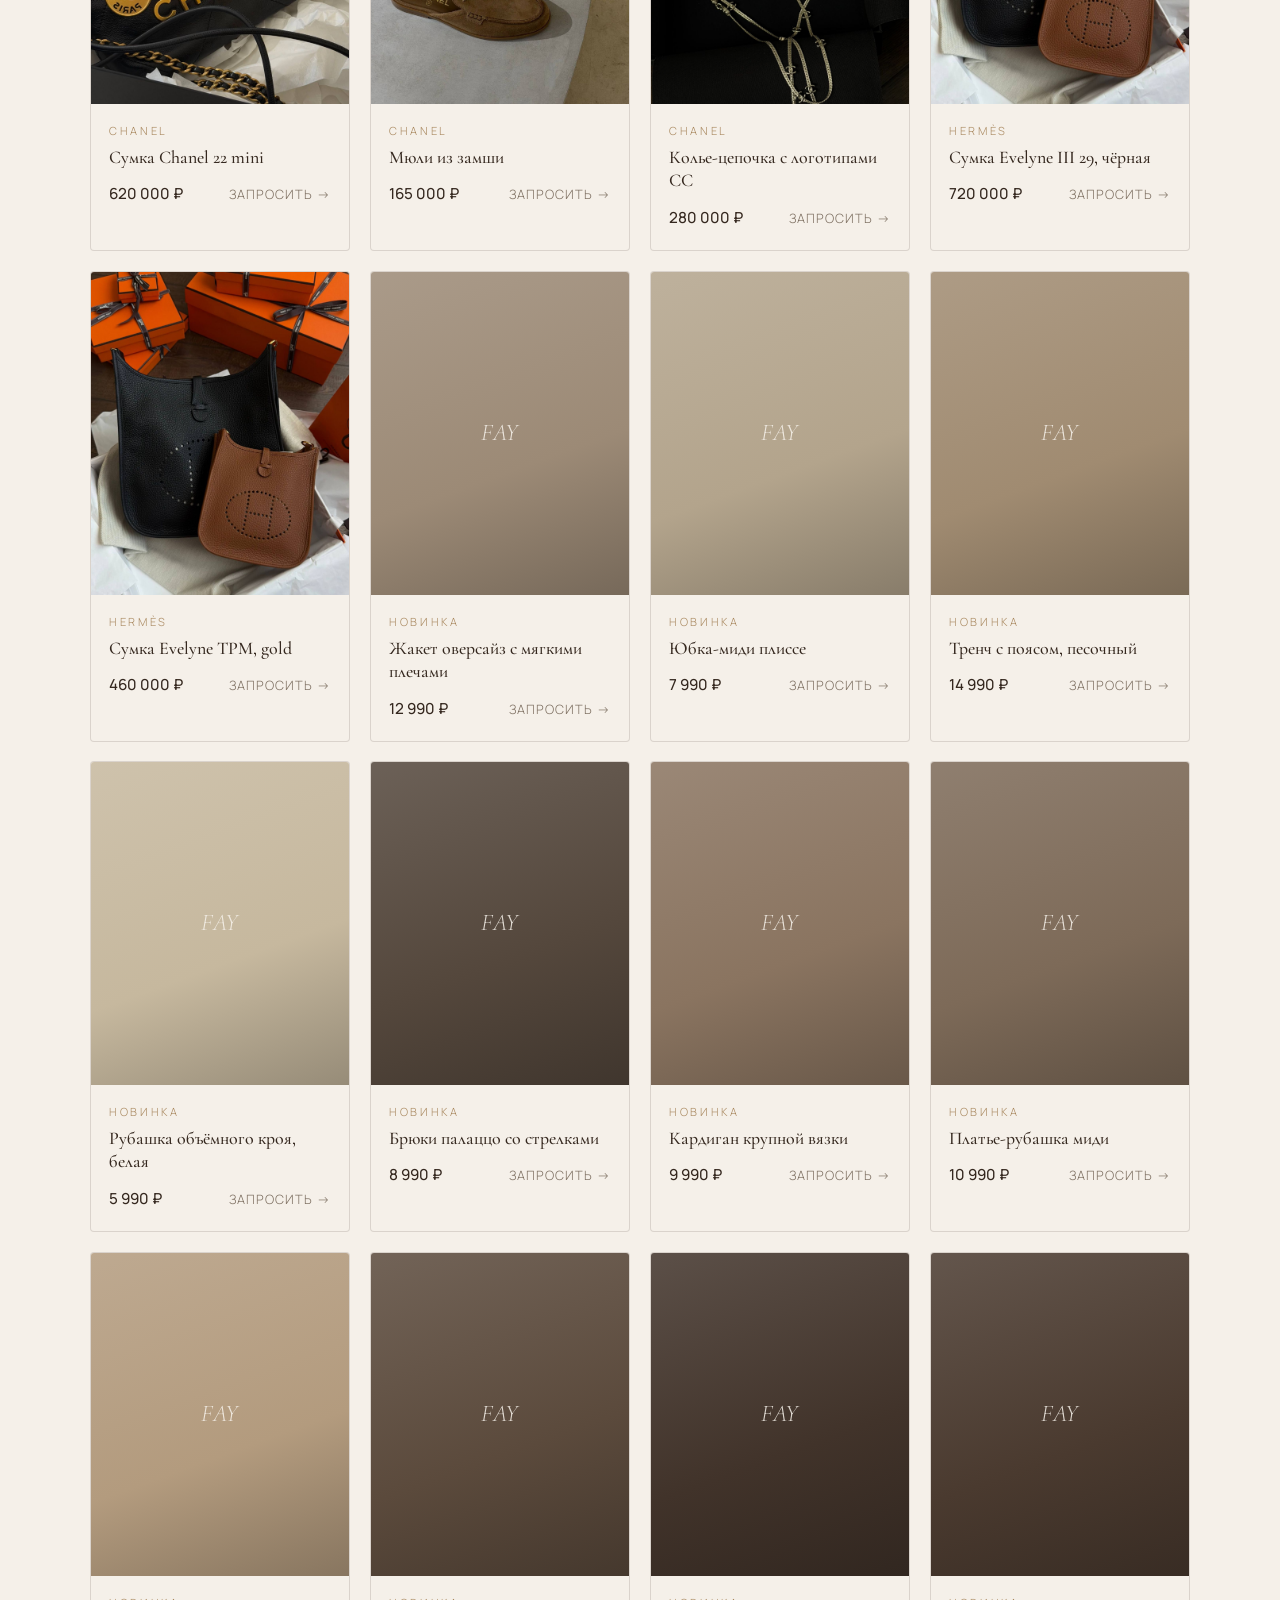
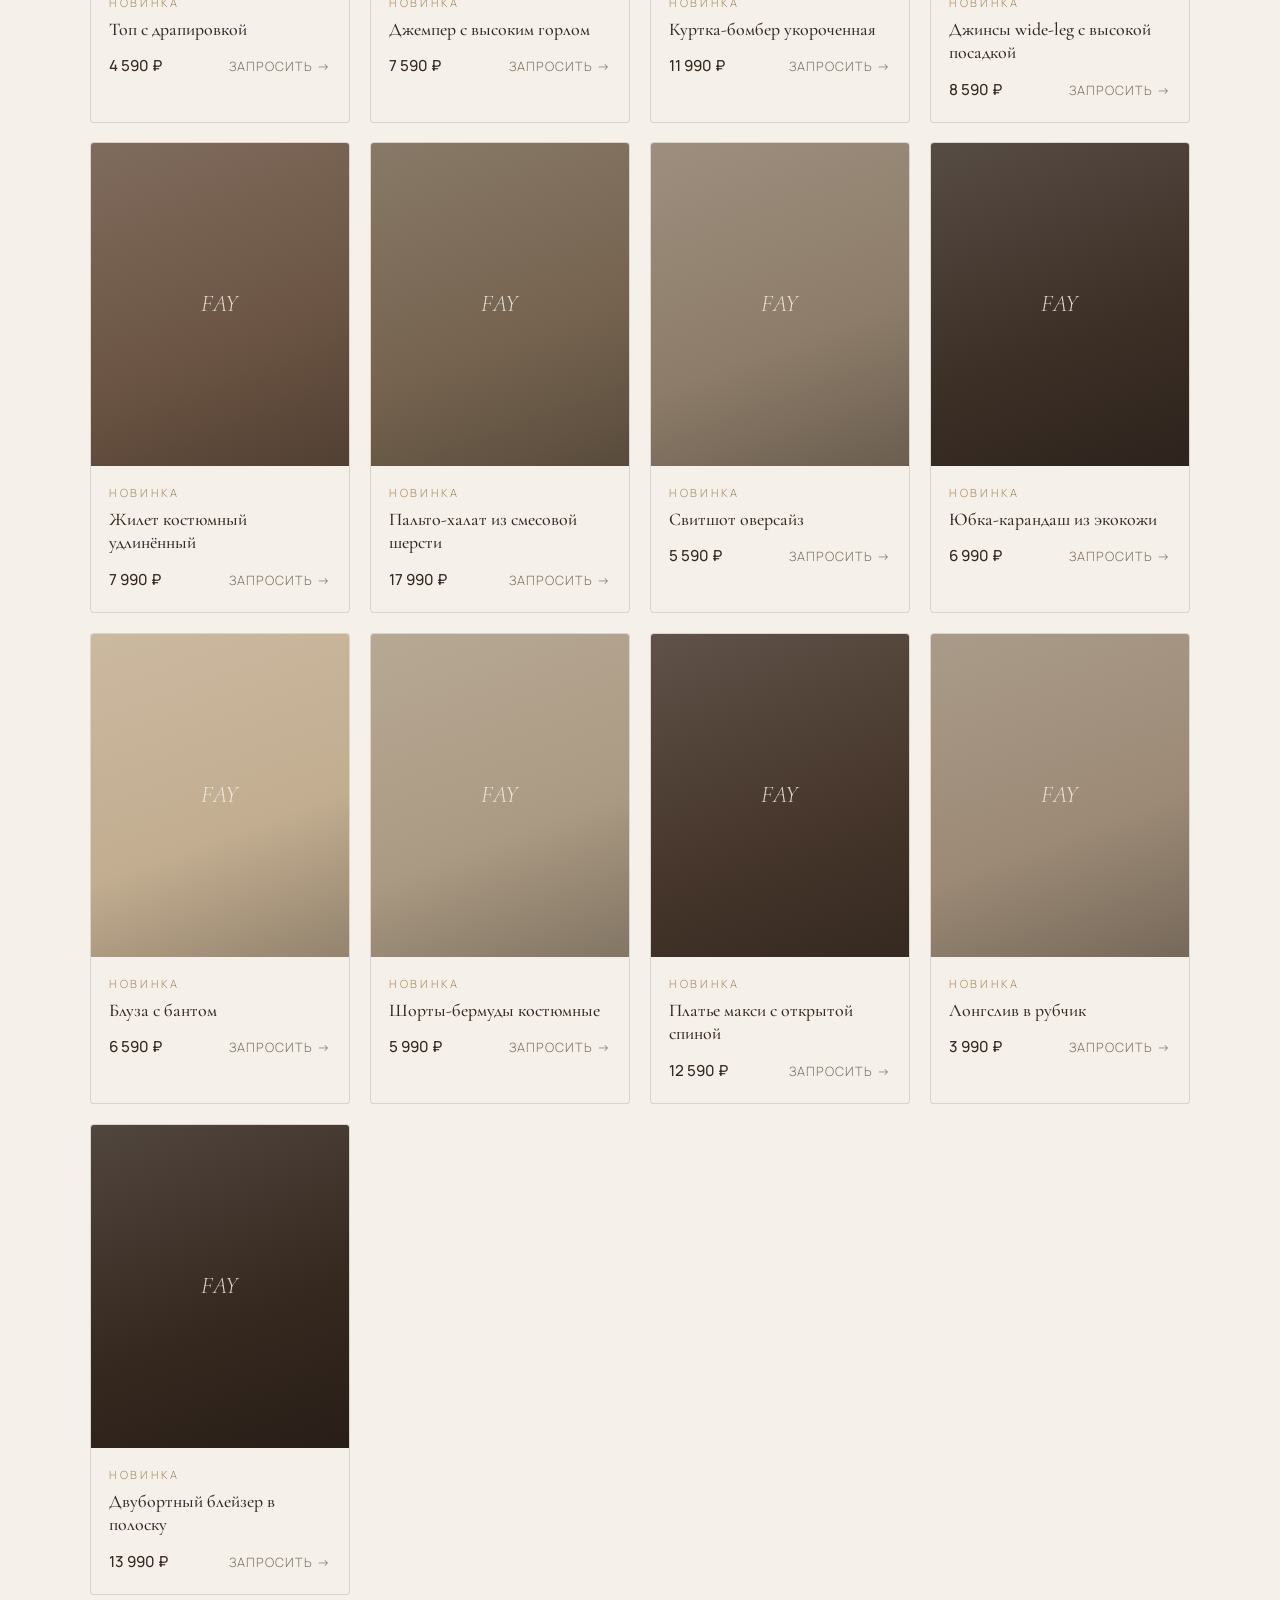
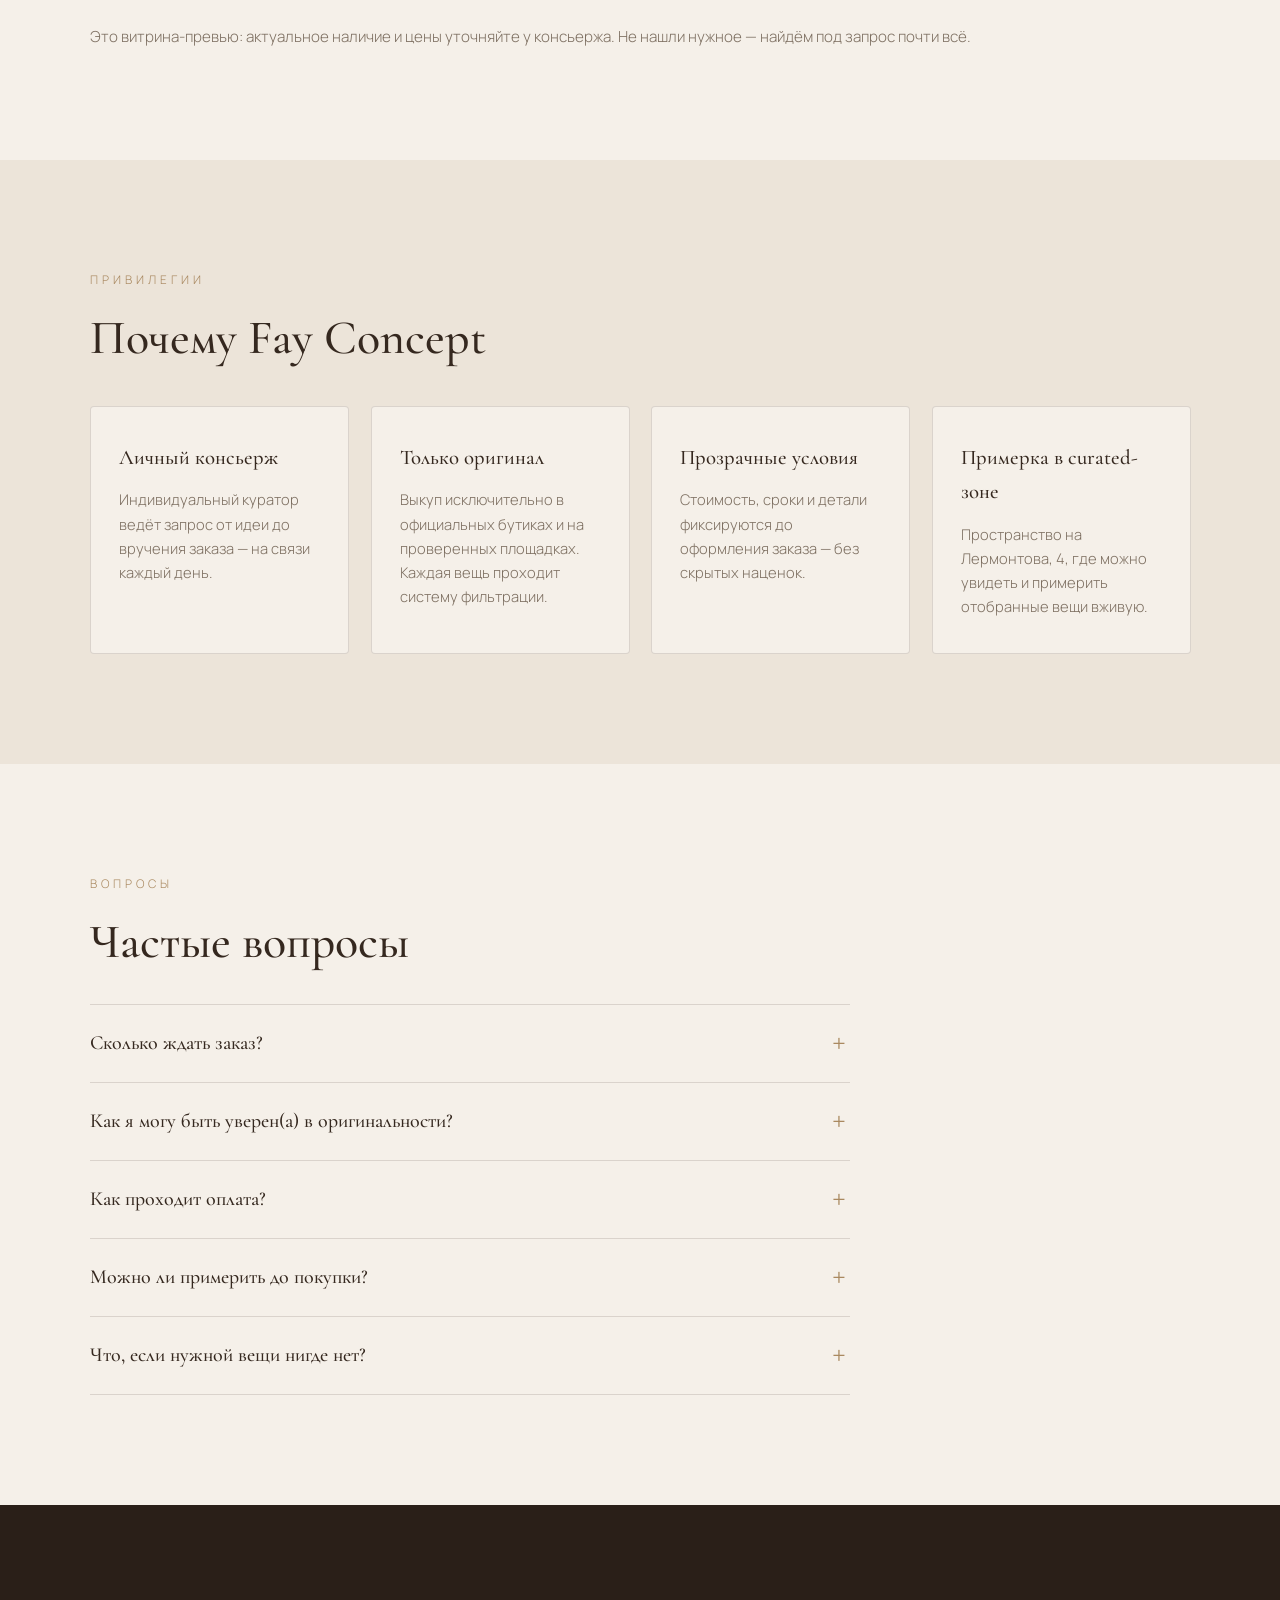
==== commit a3aeeee0: "Trend pass on the main page; 3D collection moves to its own page Awwwards-style package: preloader w" ====
--- a/index.html
+++ b/index.html
@@ -66,6 +66,11 @@
 </head>
 <body>
 
+  <div id="preloader" aria-hidden="true">
+    <span class="preloader__mark">FC</span>
+    <span class="preloader__num"><span id="preloader-num">0</span>%</span>
+  </div>
+
   <header class="header" id="header">
     <nav class="nav container">
       <a href="#home" class="nav__logo" aria-label="Fay Concept — на главную">
@@ -80,6 +85,7 @@
         <li><a href="#how" class="nav__link">Как это работает</a></li>
         <li><a href="#stylist" class="nav__link">ИИ-стилист</a></li>
         <li><a href="#catalog" class="nav__link">Витрина</a></li>
+        <li><a href="collection.html" class="nav__link">Коллекция</a></li>
         <li><a href="#contact" class="nav__link nav__link--btn">Контакты</a></li>
       </ul>
     </nav>
@@ -96,9 +102,12 @@
         <img src="img/space-wardrobe.jpg" alt="" loading="lazy">
         <span class="hero__photo-caption" id="hero-caption">Bvlgari B.zero1 · из последних заказов</span>
       </div>
-      <div class="container hero__inner reveal">
+      <div class="container hero__inner">
         <p class="hero__eyebrow">Консьерж-сервис · Concept store · Нальчик</p>
-        <h1 class="hero__title">Тихая <em>curated</em>-зона</h1>
+        <h1 class="hero__title">
+          <span class="tline"><span>Тихая</span></span>
+          <span class="tline"><span><em>curated</em>-зона</span></span>
+        </h1>
         <p class="hero__subtitle">
           Вещи, прошедшие систему фильтрации. Поиск и подбор оригинальных
           позиций брендов со всего мира — через личного консьержа
@@ -118,6 +127,14 @@
       <div class="brands__track">
         <span>Chanel</span><i>·</i><span>Hermès</span><i>·</i><span>Cartier</span><i>·</i><span>Louis Vuitton</span><i>·</i><span>Bvlgari</span><i>·</i><span>Loewe</span><i>·</i><span>The Row</span><i>·</i><span>Bottega Veneta</span><i>·</i><span>Gentle Monster</span><i>·</i><span>Miu Miu</span><i>·</i>
         <span>Chanel</span><i>·</i><span>Hermès</span><i>·</i><span>Cartier</span><i>·</i><span>Louis Vuitton</span><i>·</i><span>Bvlgari</span><i>·</i><span>Loewe</span><i>·</i><span>The Row</span><i>·</i><span>Bottega Veneta</span><i>·</i><span>Gentle Monster</span><i>·</i><span>Miu Miu</span><i>·</i>
+      </div>
+    </div>
+
+    <!-- Манифест -->
+    <div class="manifesto" aria-hidden="true">
+      <div class="manifesto__track">
+        <span>Тихая роскошь</span><i>✦</i><span>Fay Concept</span><i>✦</i><span>Только оригинал</span><i>✦</i><span>Личный консьерж</span><i>✦</i>
+        <span>Тихая роскошь</span><i>✦</i><span>Fay Concept</span><i>✦</i><span>Только оригинал</span><i>✦</i><span>Личный консьерж</span><i>✦</i>
       </div>
     </div>
 
@@ -267,7 +284,14 @@
       </div>
     </section>
 
-    <!-- Примерочная: закулисье -->
+    <!-- Манифест-заливка -->
+    <section class="section fillblock">
+      <div class="container">
+        <p class="fillwords" id="fillwords">Мы находим вещи, которые говорят за вас, — в бутиках Парижа, Милана и Сеула. Проверка подлинности, фирменная упаковка и личное вручение — в каждой позиции.</p>
+      </div>
+    </section>
+
+    <!-- Из последних заказов -->
     <section class="section section--orders" id="orders">
       <div class="container">
         <p class="section__eyebrow reveal">Из последних заказов</p>
@@ -339,18 +363,6 @@
           </figure>
         </div>
       </div>
-    </section>
-
-    <!-- 3D-коллекция -->
-    <section class="section section--ring" id="collection">
-      <div class="container">
-        <p class="section__eyebrow reveal">Коллекция</p>
-        <h2 class="section__title reveal">Покрутите — как витрину в бутике</h2>
-      </div>
-      <div class="ring3d reveal" id="ring3d" aria-label="3D-карусель фотографий коллекции">
-        <div class="ring3d__stage" id="ring3d-stage"></div>
-      </div>
-      <p class="ring3d__hint">Тяните мышкой или пальцем · кадр кликабелен</p>
     </section>
 
     <!-- Виртуальная примерка -->
--- a/styles.css
+++ b/styles.css
@@ -1320,3 +1320,205 @@
 @media (prefers-reduced-motion: reduce) {
   .section--ring { display: none; }
 }
+
+/* ============ Тренд-пакет главной ============ */
+
+/* Прелоадер со счётчиком */
+#preloader {
+  position: fixed;
+  inset: 0;
+  z-index: 999;
+  background: #17100a;
+  display: flex;
+  align-items: center;
+  justify-content: center;
+  transition: transform 0.9s cubic-bezier(0.77, 0, 0.18, 1);
+}
+
+.preloader__mark {
+  font-family: var(--serif);
+  font-style: italic;
+  font-size: clamp(4rem, 12vw, 8rem);
+  color: var(--accent);
+  letter-spacing: -0.06em;
+  animation: preloader-pulse 1.4s ease-in-out infinite;
+}
+
+@keyframes preloader-pulse {
+  0%, 100% { opacity: 0.75; }
+  50% { opacity: 1; }
+}
+
+.preloader__num {
+  position: absolute;
+  right: 5vw;
+  bottom: 4vh;
+  font-family: var(--serif);
+  font-size: clamp(4rem, 14vw, 9rem);
+  line-height: 1;
+  color: transparent;
+  -webkit-text-stroke: 1px rgba(232, 213, 181, 0.5);
+  font-variant-numeric: tabular-nums;
+}
+
+body.is-loaded #preloader {
+  transform: translateY(-100%);
+  pointer-events: none;
+}
+
+/* Вход героя: построчное раскрытие */
+.tline {
+  display: block;
+  overflow: hidden;
+}
+
+.tline > span {
+  display: inline-block;
+  transform: translateY(112%);
+  transition: transform 1s cubic-bezier(0.22, 0.9, 0.3, 1);
+}
+
+body.is-loaded .tline:nth-child(1) > span { transform: none; transition-delay: 0.25s; }
+body.is-loaded .tline:nth-child(2) > span { transform: none; transition-delay: 0.38s; }
+
+.hero__eyebrow, .hero__subtitle, .hero__actions, .hero__address {
+  opacity: 0;
+  transform: translateY(22px);
+  transition: opacity 0.8s ease, transform 0.8s ease;
+}
+
+body.is-loaded .hero__eyebrow { opacity: 1; transform: none; transition-delay: 0.15s; }
+body.is-loaded .hero__subtitle { opacity: 1; transform: none; transition-delay: 0.55s; }
+body.is-loaded .hero__actions { opacity: 1; transform: none; transition-delay: 0.7s; }
+body.is-loaded .hero__address { opacity: 1; transform: none; transition-delay: 0.85s; }
+
+/* Бегущий манифест контуром */
+.manifesto {
+  overflow: hidden;
+  padding: 34px 0;
+  background: var(--bg);
+  border-bottom: 1px solid var(--line);
+}
+
+.manifesto__track {
+  display: flex;
+  align-items: center;
+  gap: 44px;
+  width: max-content;
+  animation: marquee 40s linear infinite;
+  font-family: var(--serif);
+  font-size: clamp(3rem, 7vw, 5.4rem);
+  line-height: 1;
+  text-transform: uppercase;
+  letter-spacing: 0.02em;
+  white-space: nowrap;
+}
+
+.manifesto__track span {
+  color: transparent;
+  -webkit-text-stroke: 1px rgba(53, 40, 31, 0.4);
+}
+
+.manifesto__track span:nth-child(4n+3) {
+  color: var(--accent);
+  -webkit-text-stroke: 0;
+  font-style: italic;
+}
+
+.manifesto__track i {
+  font-style: normal;
+  font-size: 0.4em;
+  color: var(--accent);
+}
+
+/* Заливка текста при скролле */
+.fillblock { background: var(--bg); padding: 90px 0; }
+
+.fillwords {
+  font-family: var(--serif);
+  font-weight: 500;
+  font-size: clamp(1.7rem, 4.2vw, 3.2rem);
+  line-height: 1.3;
+  max-width: 900px;
+}
+
+.fillwords .w {
+  color: rgba(53, 40, 31, 0.16);
+  transition: color 0.25s linear;
+}
+
+.fillwords .w.on { color: var(--ink); }
+
+/* Фото раскрываются шторкой */
+.order__img, .about__photo {
+  clip-path: inset(100% 0 0 0);
+  transition: clip-path 1.1s cubic-bezier(0.77, 0, 0.18, 1);
+}
+
+.order__img img, .about__photo img {
+  transform: scale(1.16);
+}
+
+.order__img.is-shown, .about__photo.is-shown {
+  clip-path: inset(0 0 0 0);
+}
+
+.order__img.is-shown img, .about__photo.is-shown img {
+  transform: scale(1);
+  transition: transform 1.3s cubic-bezier(0.22, 0.61, 0.36, 1);
+}
+
+.order:hover .order__img.is-shown img { transform: scale(1.045); }
+
+/* Прогресс-бар чтения */
+#progressbar {
+  position: fixed;
+  top: 0;
+  left: 0;
+  height: 2px;
+  width: 0;
+  z-index: 300;
+  background: linear-gradient(90deg, var(--accent), #e8d5b5);
+}
+
+/* Блик на кнопках */
+.btn { position: relative; overflow: hidden; }
+
+.btn::after {
+  content: "";
+  position: absolute;
+  top: 0;
+  bottom: 0;
+  left: -80%;
+  width: 50%;
+  background: linear-gradient(105deg, transparent, rgba(255, 255, 255, 0.35), transparent);
+  transform: skewX(-20deg);
+  transition: left 0.6s ease;
+}
+
+.btn:hover::after { left: 130%; }
+
+/* Тёмная шапка страницы коллекции */
+.header--dark {
+  background: rgba(23, 16, 10, 0.72);
+  border-bottom-color: rgba(239, 231, 220, 0.12);
+}
+
+.header--dark .nav__link,
+.header--dark .nav__logo-text { color: #efe7dc; }
+
+.header--dark .nav__link--btn { border-color: rgba(239, 231, 220, 0.4); }
+
+.header--dark .nav__link--btn:hover { background: #efe7dc; color: #17100a; }
+
+.header--dark .nav__toggle span { background: #efe7dc; }
+
+@media (prefers-reduced-motion: reduce) {
+  #preloader { display: none; }
+  .tline > span { transform: none; transition: none; }
+  .hero__eyebrow, .hero__subtitle, .hero__actions, .hero__address { opacity: 1; transform: none; transition: none; }
+  .manifesto__track { animation: none; }
+  .order__img, .about__photo { clip-path: none; }
+  .order__img img, .about__photo img { transform: none; }
+  .fillwords .w { color: var(--ink); }
+}
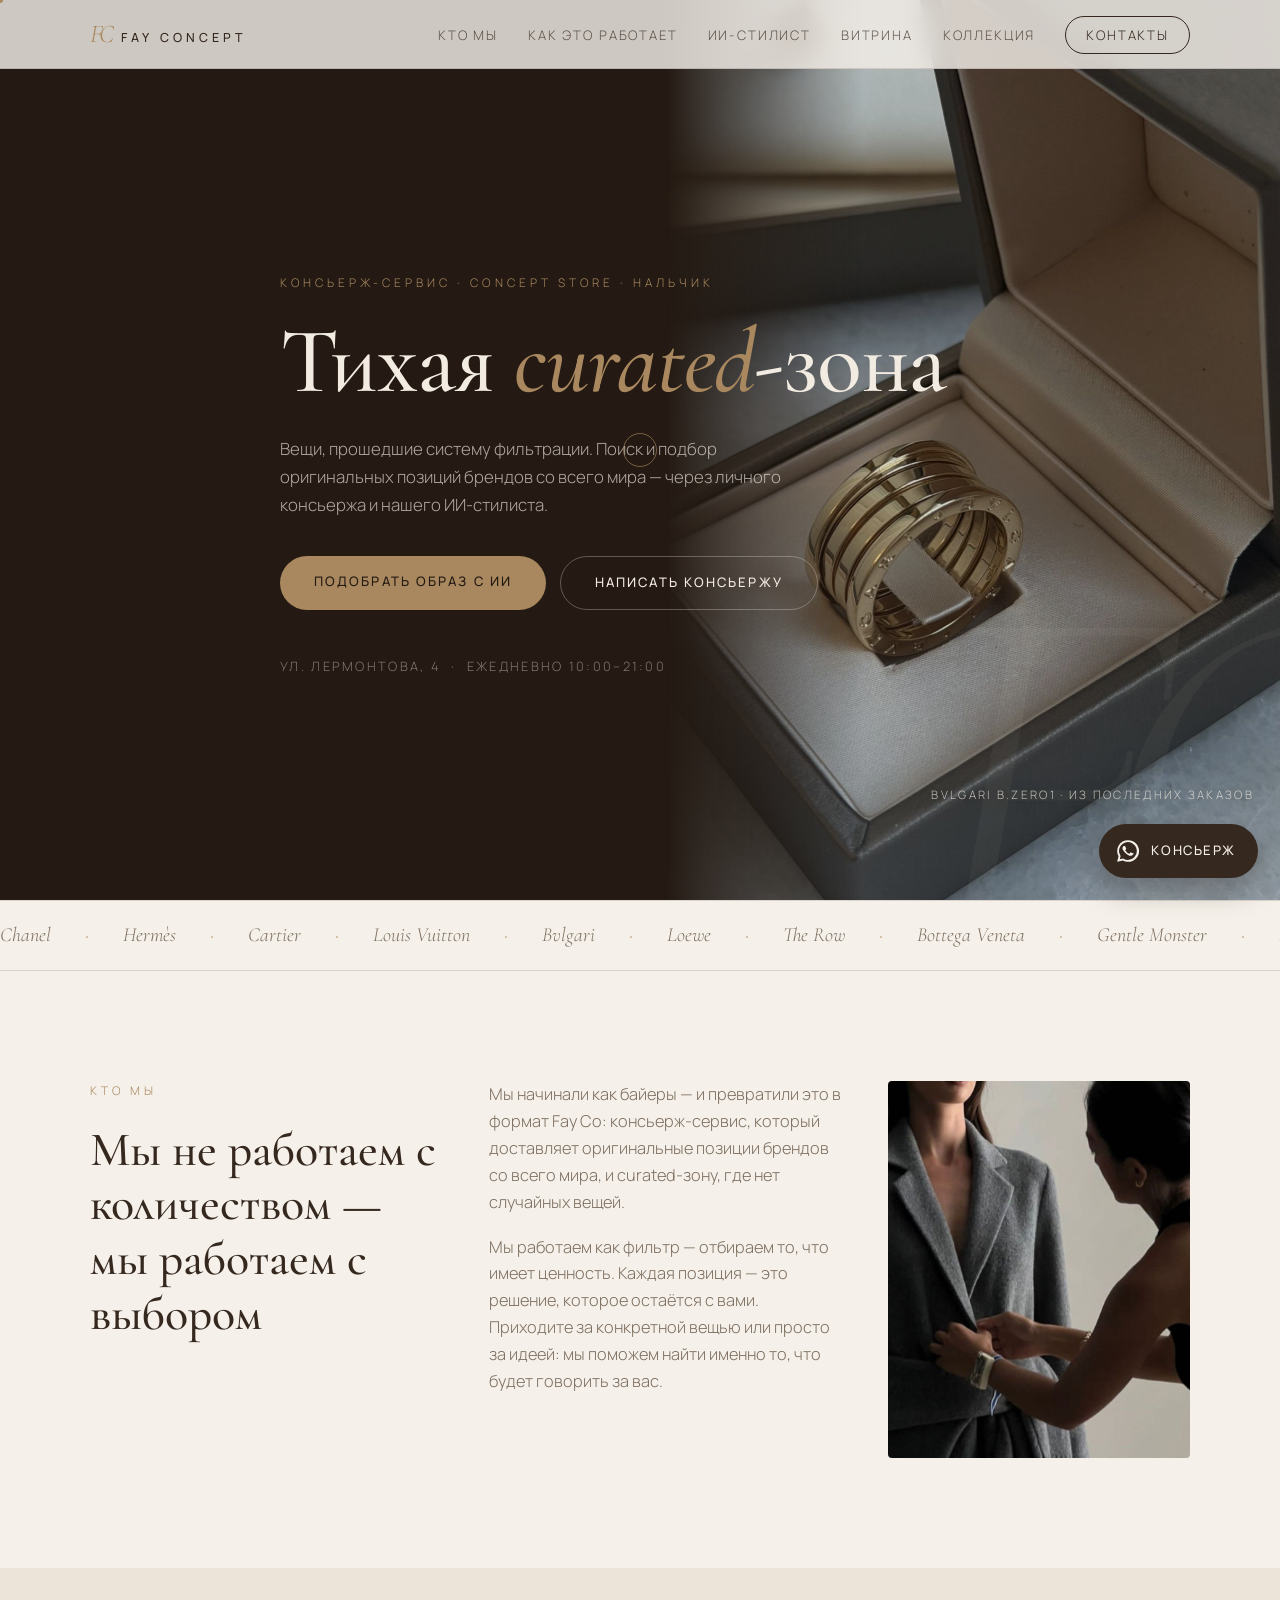
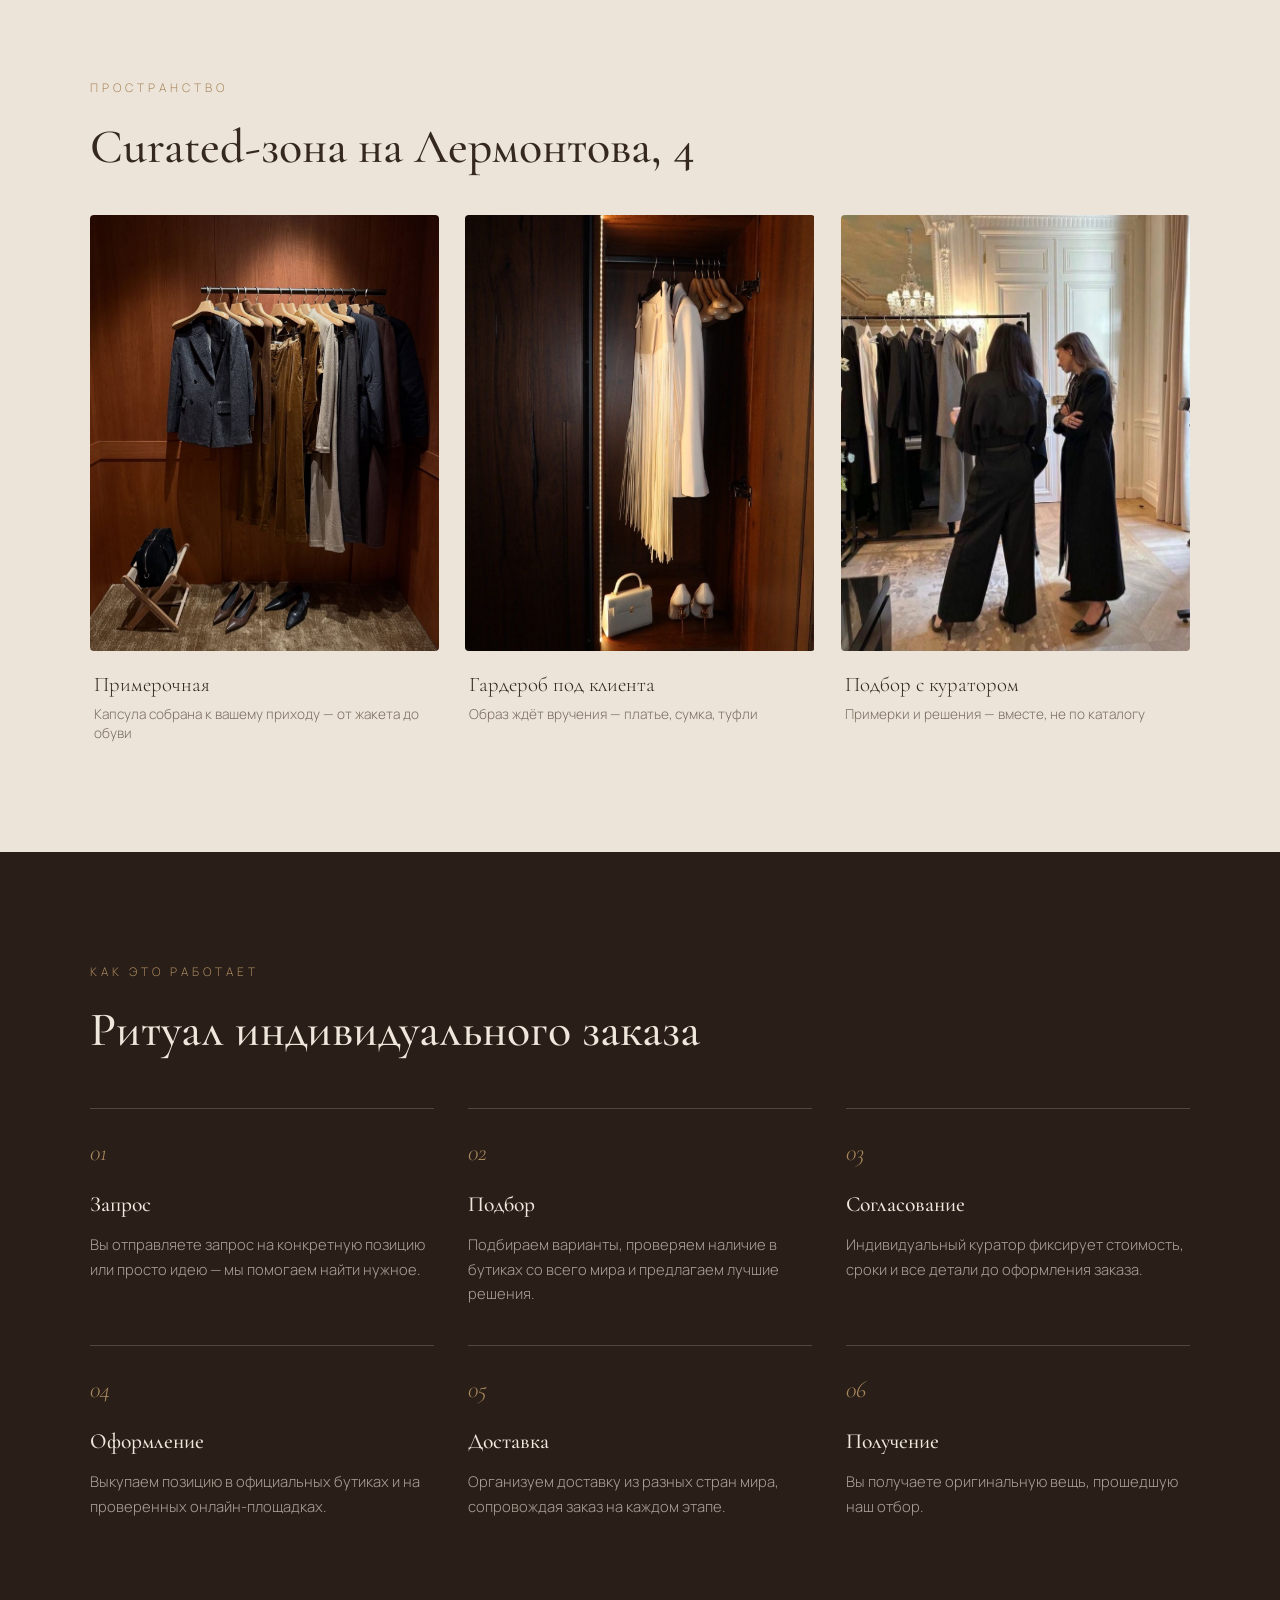
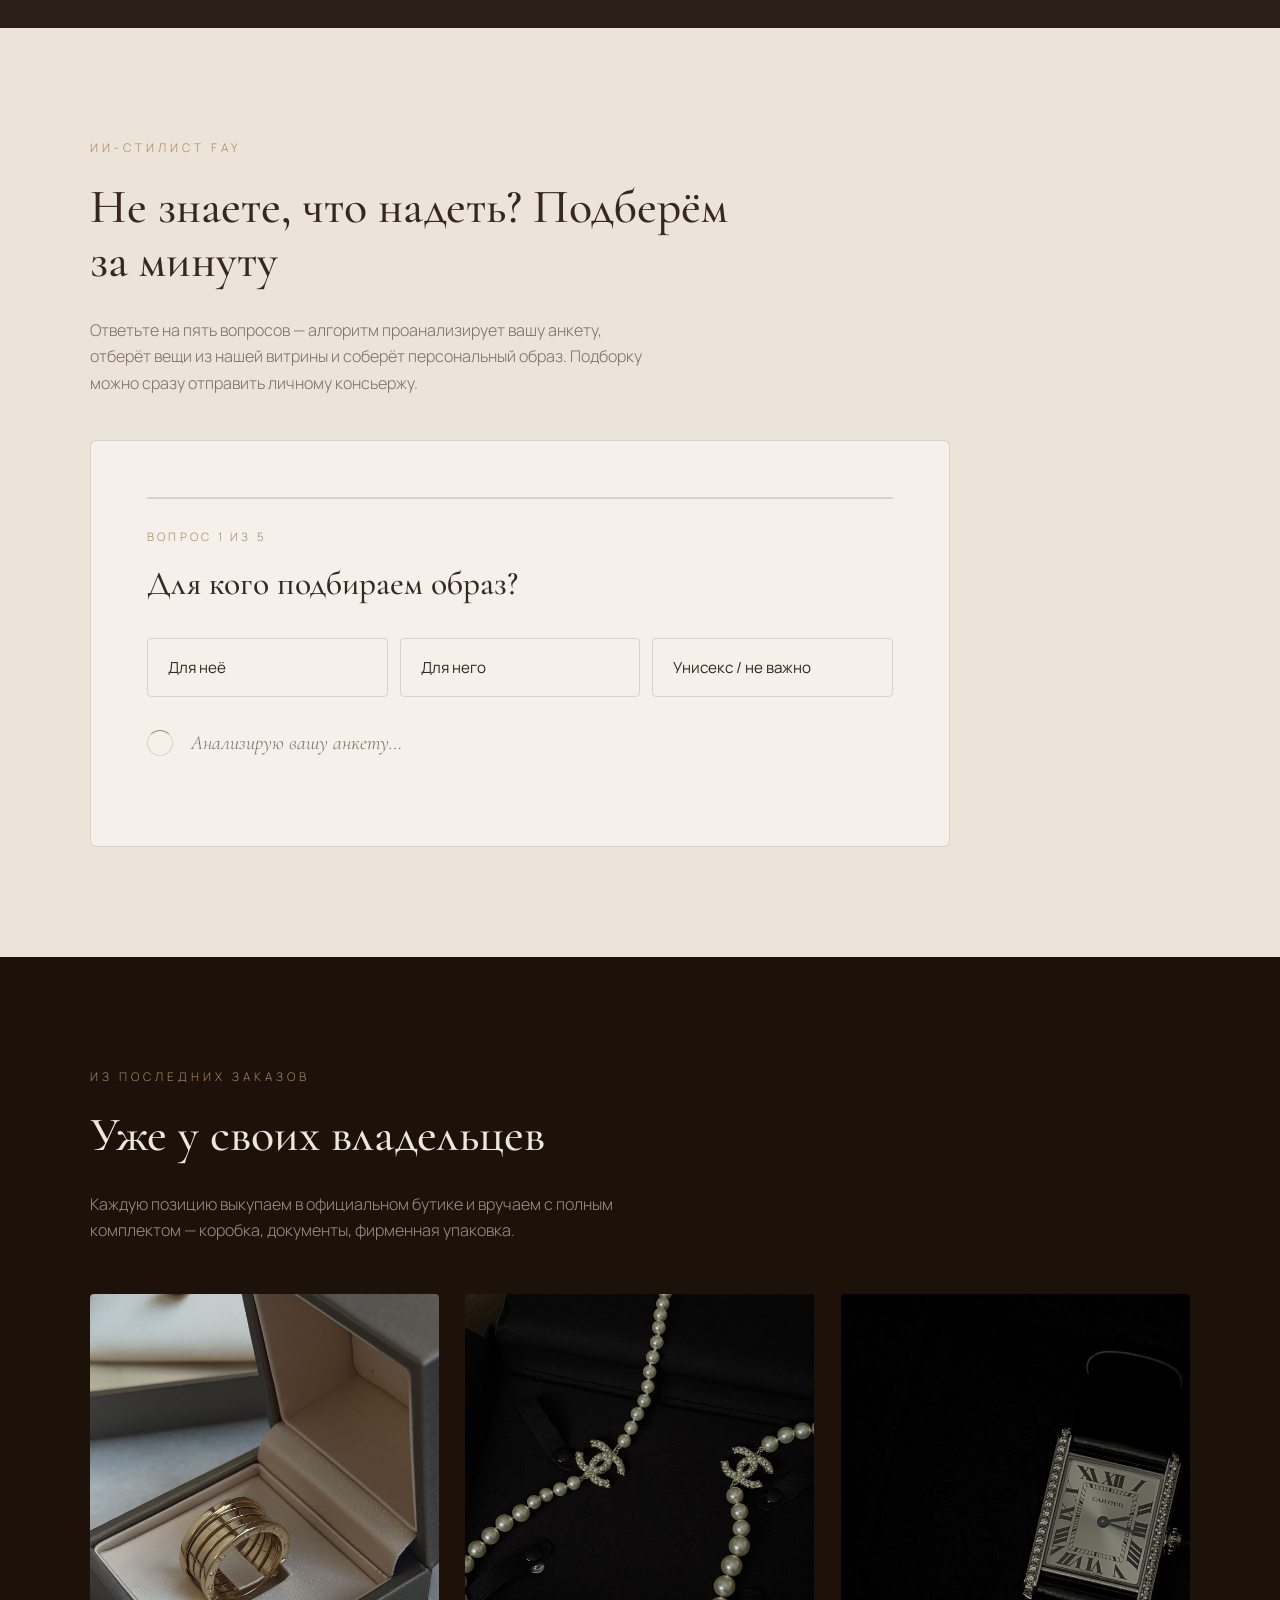
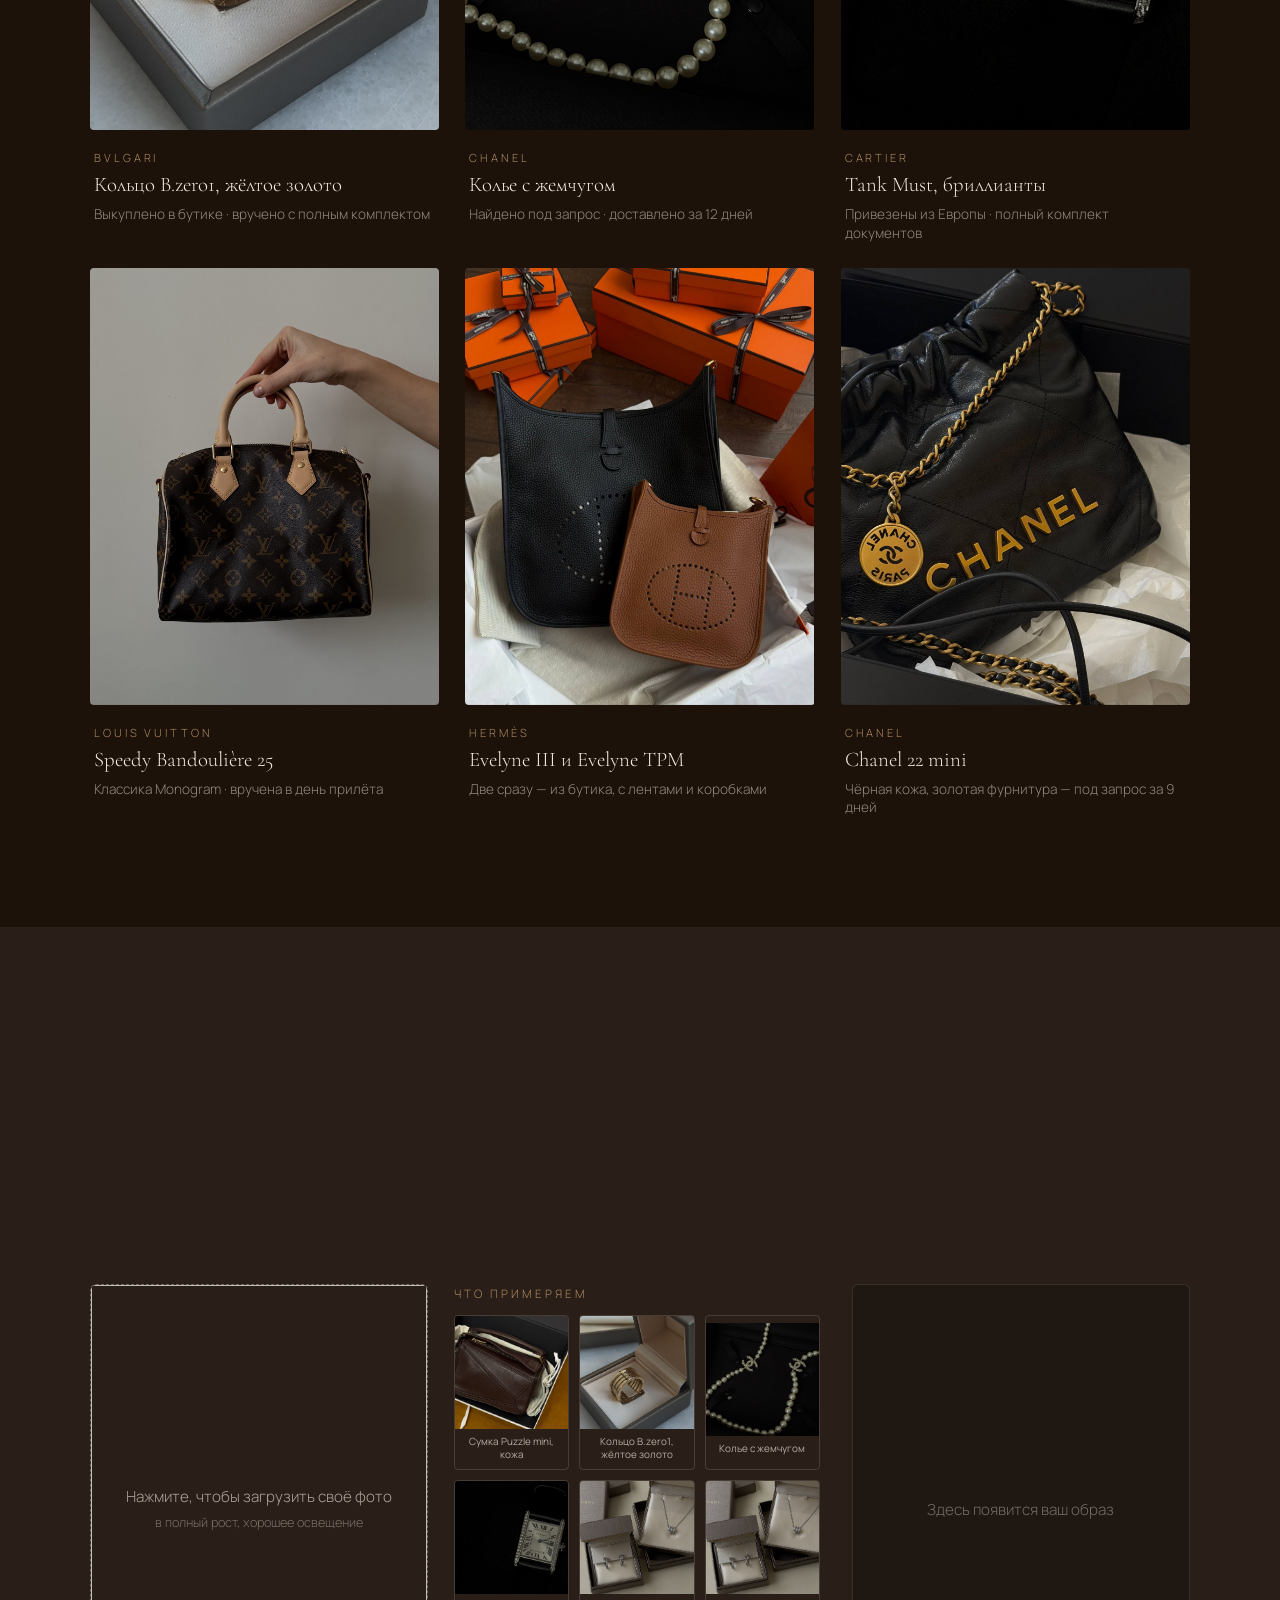
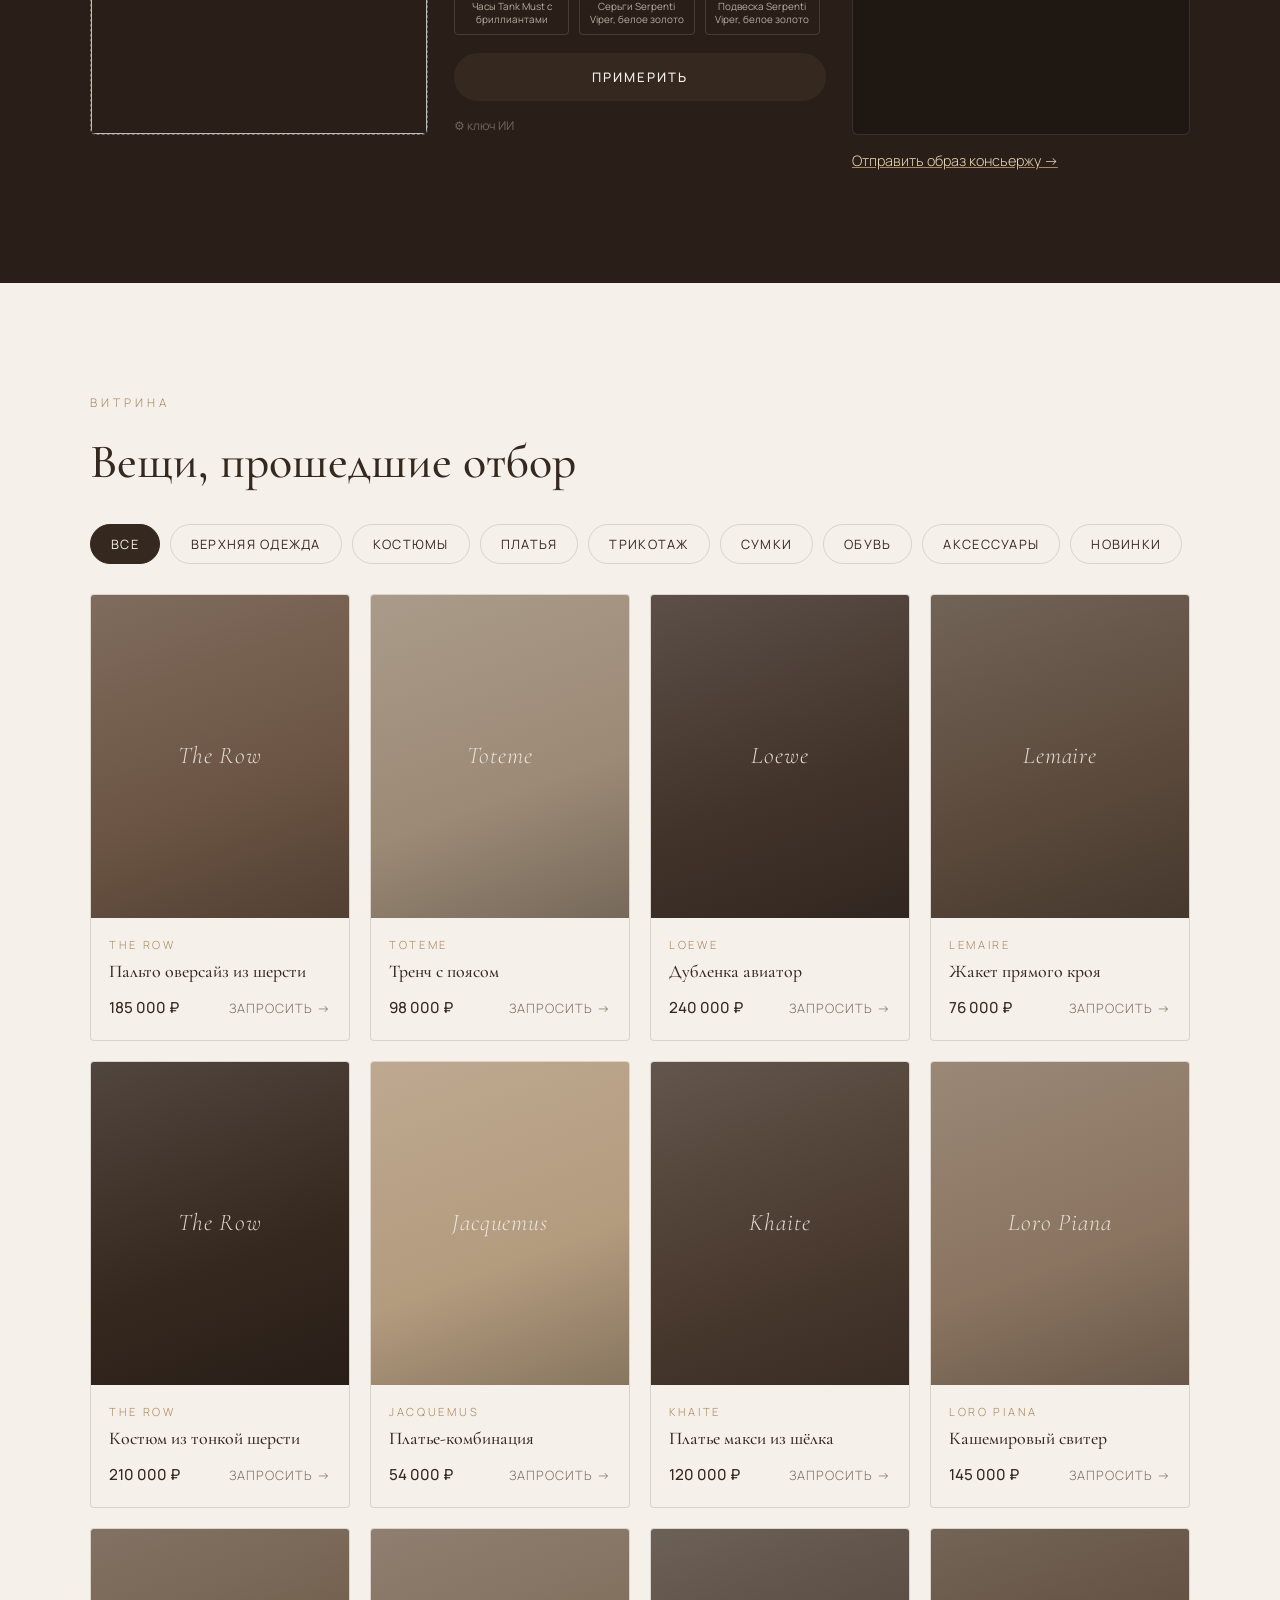
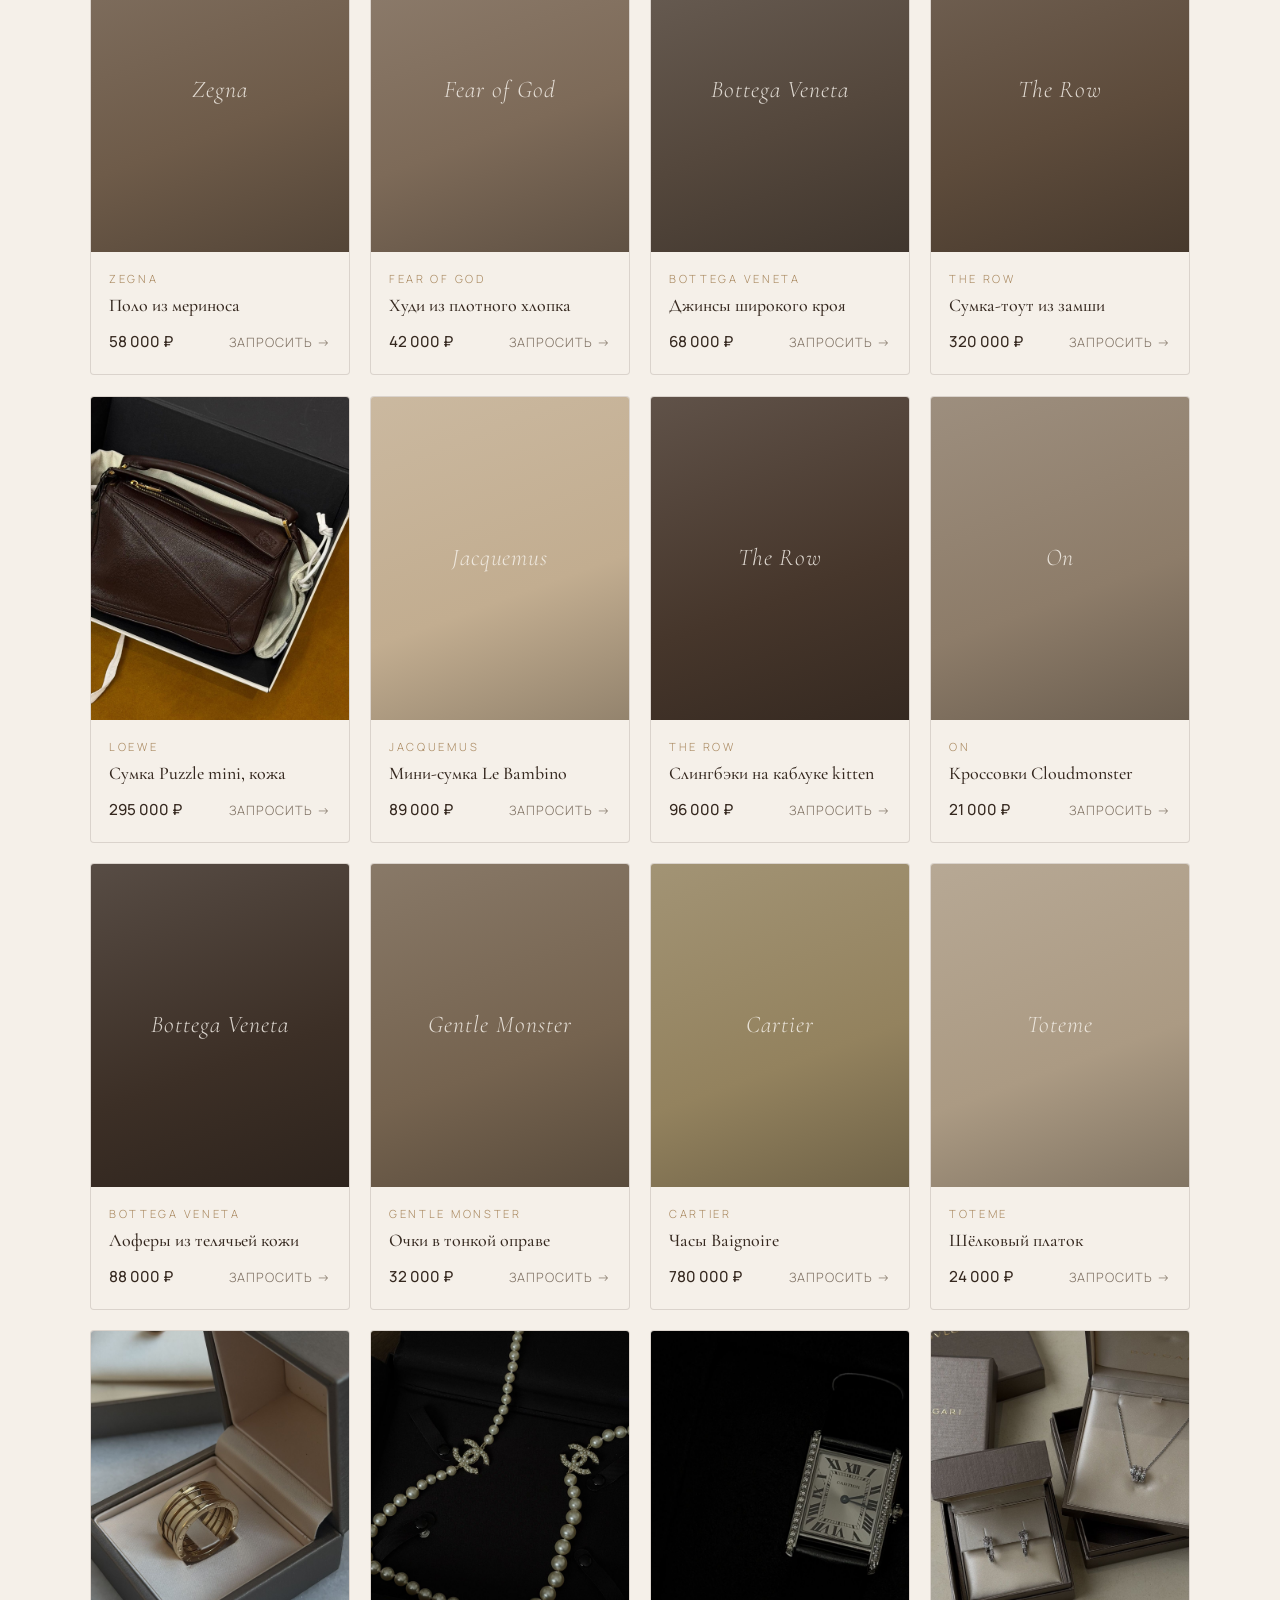
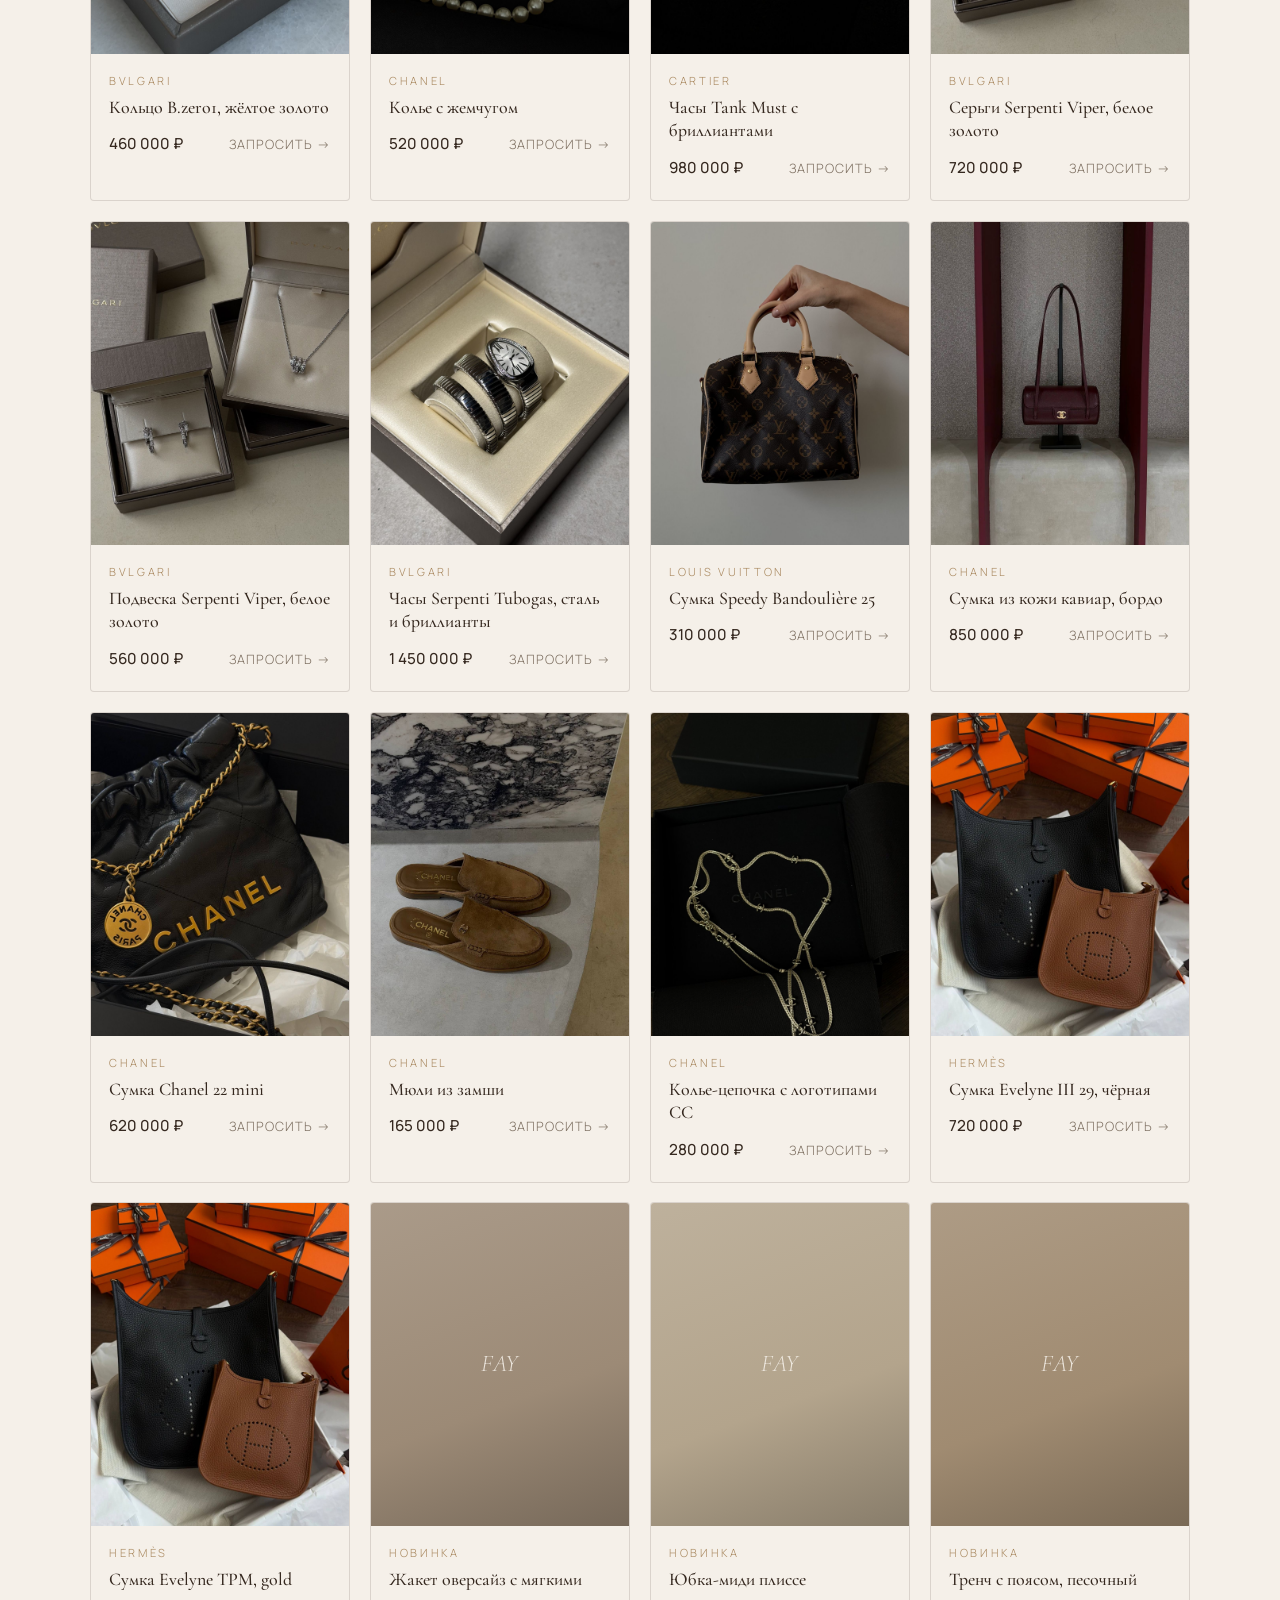
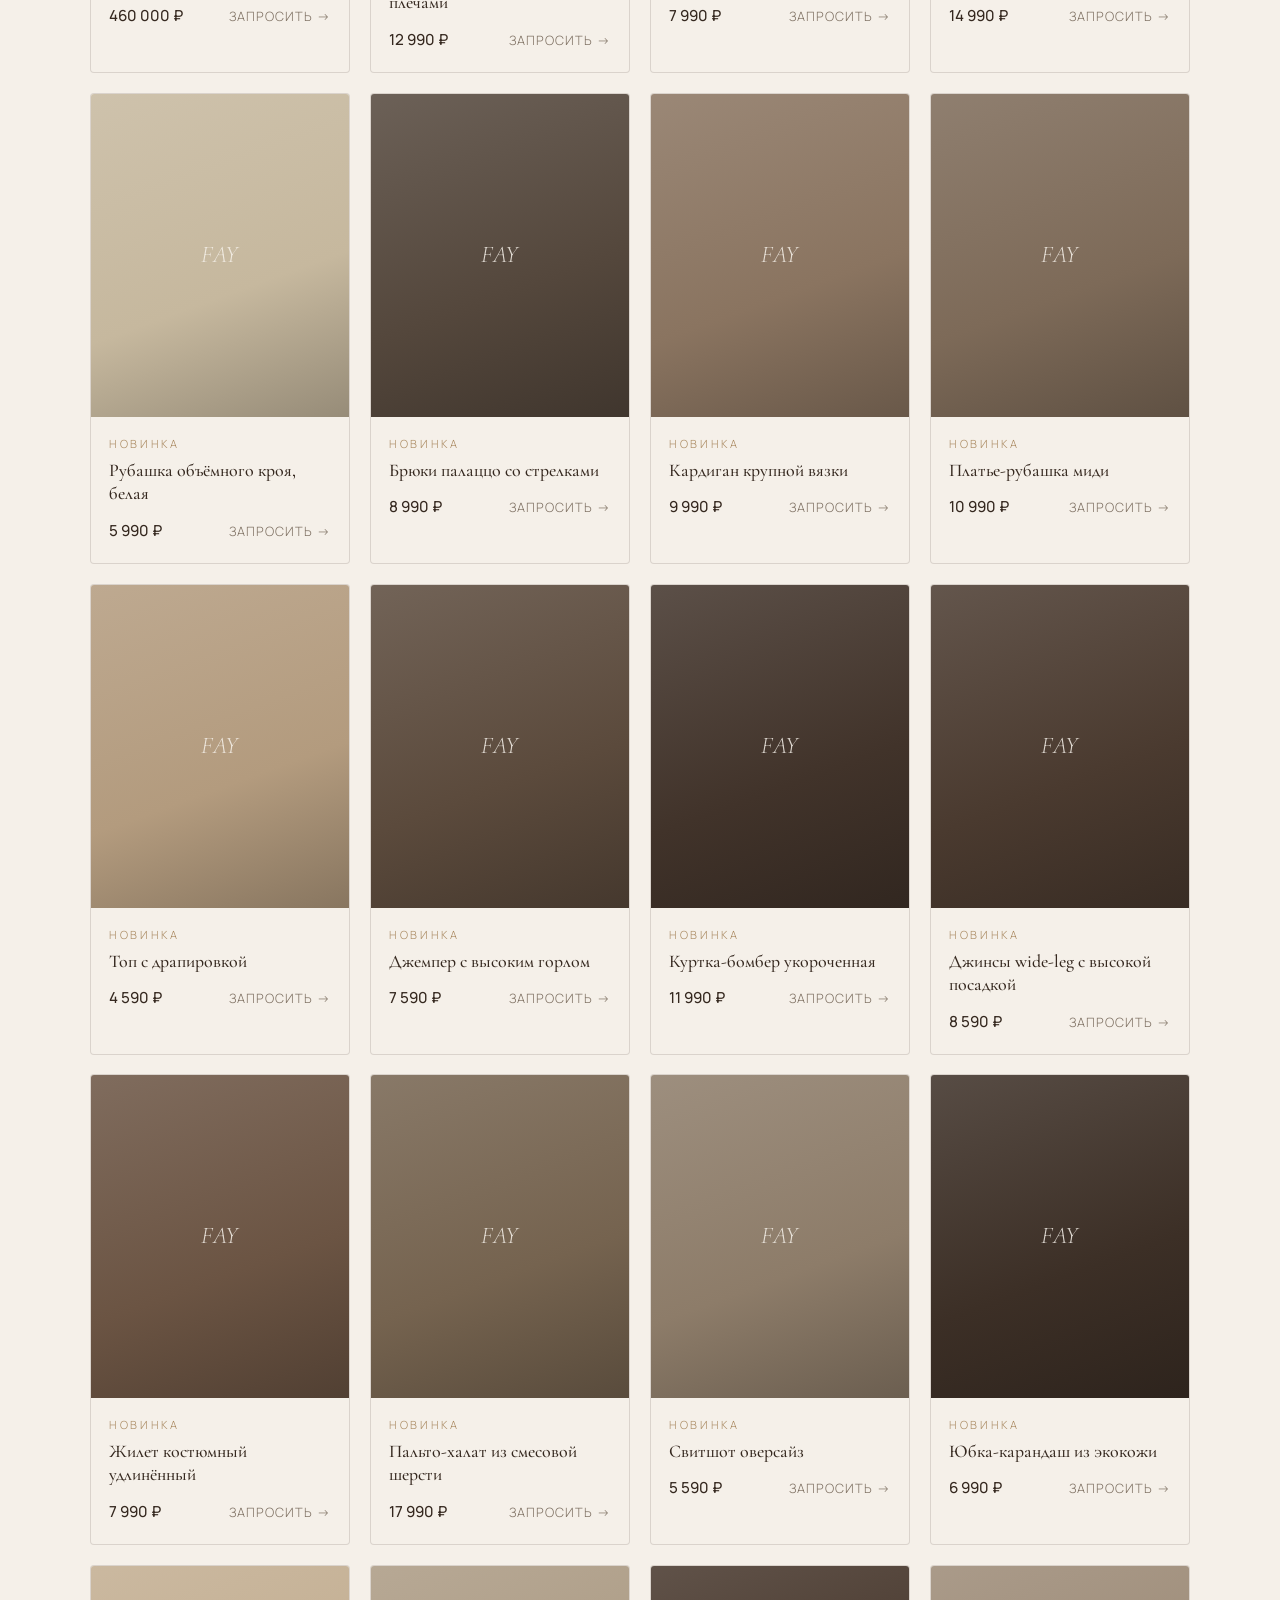
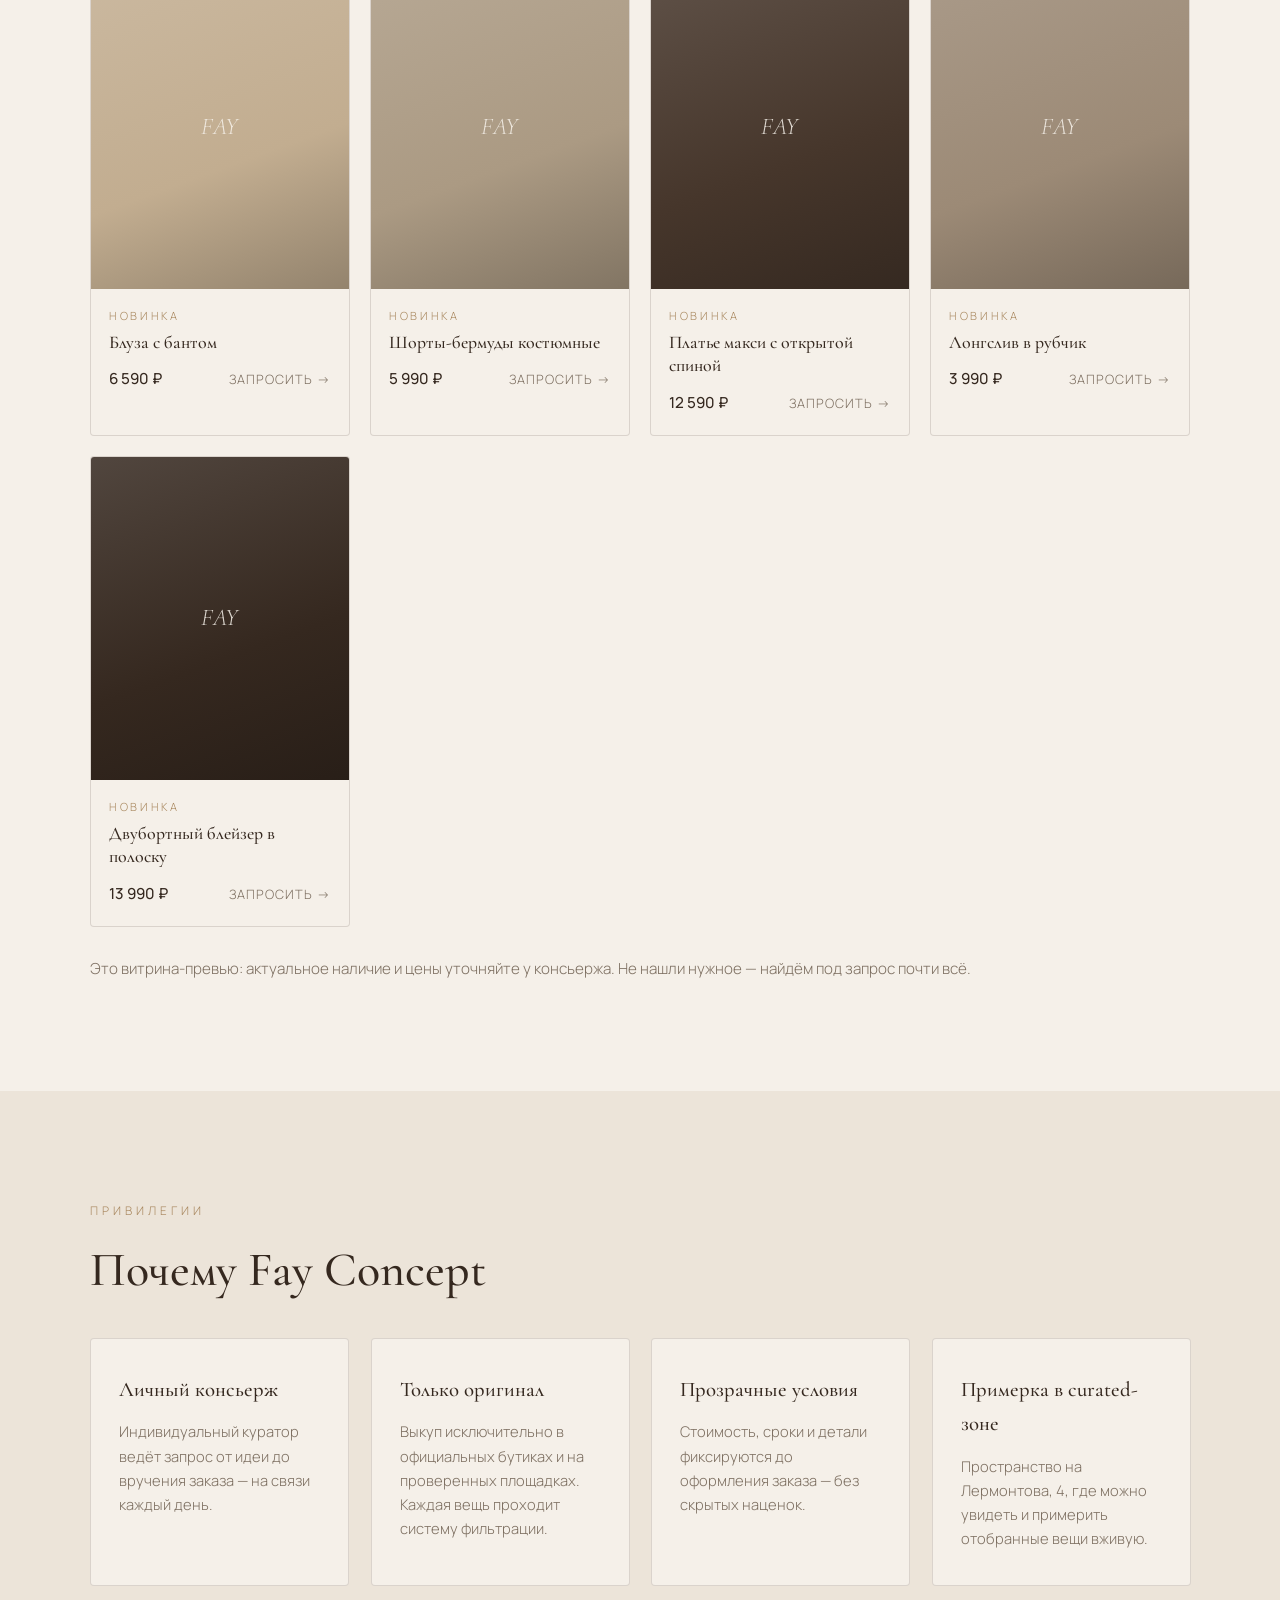
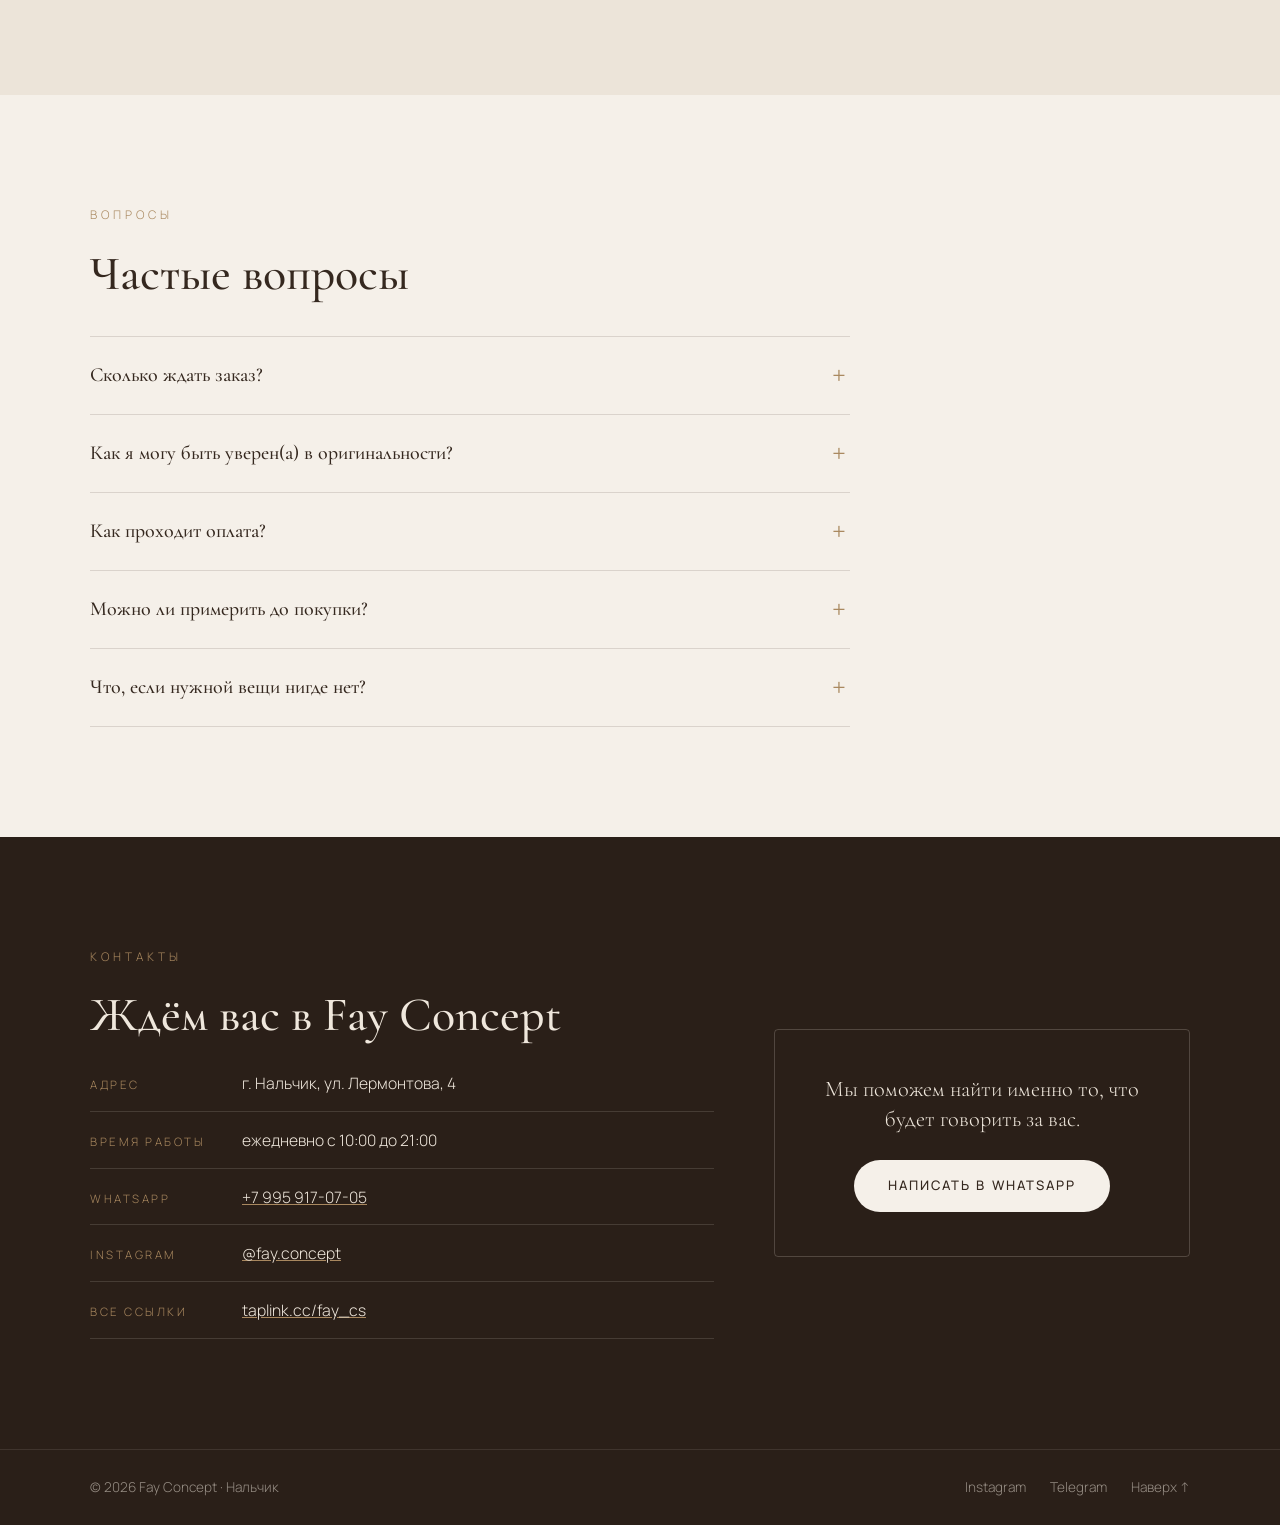
==== commit a64aef7f: "Revert trend extras, keep the preloader and the collection page Back to the previous lux main page: " ====
--- a/index.html
+++ b/index.html
@@ -102,12 +102,9 @@
         <img src="img/space-wardrobe.jpg" alt="" loading="lazy">
         <span class="hero__photo-caption" id="hero-caption">Bvlgari B.zero1 · из последних заказов</span>
       </div>
-      <div class="container hero__inner">
+      <div class="container hero__inner reveal">
         <p class="hero__eyebrow">Консьерж-сервис · Concept store · Нальчик</p>
-        <h1 class="hero__title">
-          <span class="tline"><span>Тихая</span></span>
-          <span class="tline"><span><em>curated</em>-зона</span></span>
-        </h1>
+        <h1 class="hero__title">Тихая <em>curated</em>-зона</h1>
         <p class="hero__subtitle">
           Вещи, прошедшие систему фильтрации. Поиск и подбор оригинальных
           позиций брендов со всего мира — через личного консьержа
@@ -130,13 +127,6 @@
       </div>
     </div>
 
-    <!-- Манифест -->
-    <div class="manifesto" aria-hidden="true">
-      <div class="manifesto__track">
-        <span>Тихая роскошь</span><i>✦</i><span>Fay Concept</span><i>✦</i><span>Только оригинал</span><i>✦</i><span>Личный консьерж</span><i>✦</i>
-        <span>Тихая роскошь</span><i>✦</i><span>Fay Concept</span><i>✦</i><span>Только оригинал</span><i>✦</i><span>Личный консьерж</span><i>✦</i>
-      </div>
-    </div>
 
     <!-- Кто мы -->
     <section class="section" id="about">
@@ -284,12 +274,6 @@
       </div>
     </section>
 
-    <!-- Манифест-заливка -->
-    <section class="section fillblock">
-      <div class="container">
-        <p class="fillwords" id="fillwords">Мы находим вещи, которые говорят за вас, — в бутиках Парижа, Милана и Сеула. Проверка подлинности, фирменная упаковка и личное вручение — в каждой позиции.</p>
-      </div>
-    </section>
 
     <!-- Из последних заказов -->
     <section class="section section--orders" id="orders">
--- a/styles.css
+++ b/styles.css
@@ -1366,137 +1366,11 @@
   pointer-events: none;
 }
 
-/* Вход героя: построчное раскрытие */
-.tline {
-  display: block;
-  overflow: hidden;
-}
-
-.tline > span {
-  display: inline-block;
-  transform: translateY(112%);
-  transition: transform 1s cubic-bezier(0.22, 0.9, 0.3, 1);
-}
-
-body.is-loaded .tline:nth-child(1) > span { transform: none; transition-delay: 0.25s; }
-body.is-loaded .tline:nth-child(2) > span { transform: none; transition-delay: 0.38s; }
-
-.hero__eyebrow, .hero__subtitle, .hero__actions, .hero__address {
-  opacity: 0;
-  transform: translateY(22px);
-  transition: opacity 0.8s ease, transform 0.8s ease;
-}
-
-body.is-loaded .hero__eyebrow { opacity: 1; transform: none; transition-delay: 0.15s; }
-body.is-loaded .hero__subtitle { opacity: 1; transform: none; transition-delay: 0.55s; }
-body.is-loaded .hero__actions { opacity: 1; transform: none; transition-delay: 0.7s; }
-body.is-loaded .hero__address { opacity: 1; transform: none; transition-delay: 0.85s; }
-
-/* Бегущий манифест контуром */
-.manifesto {
-  overflow: hidden;
-  padding: 34px 0;
-  background: var(--bg);
-  border-bottom: 1px solid var(--line);
-}
-
-.manifesto__track {
-  display: flex;
-  align-items: center;
-  gap: 44px;
-  width: max-content;
-  animation: marquee 40s linear infinite;
-  font-family: var(--serif);
-  font-size: clamp(3rem, 7vw, 5.4rem);
-  line-height: 1;
-  text-transform: uppercase;
-  letter-spacing: 0.02em;
-  white-space: nowrap;
-}
-
-.manifesto__track span {
-  color: transparent;
-  -webkit-text-stroke: 1px rgba(53, 40, 31, 0.4);
-}
-
-.manifesto__track span:nth-child(4n+3) {
-  color: var(--accent);
-  -webkit-text-stroke: 0;
-  font-style: italic;
-}
-
-.manifesto__track i {
-  font-style: normal;
-  font-size: 0.4em;
-  color: var(--accent);
-}
-
-/* Заливка текста при скролле */
-.fillblock { background: var(--bg); padding: 90px 0; }
-
-.fillwords {
-  font-family: var(--serif);
-  font-weight: 500;
-  font-size: clamp(1.7rem, 4.2vw, 3.2rem);
-  line-height: 1.3;
-  max-width: 900px;
-}
-
-.fillwords .w {
-  color: rgba(53, 40, 31, 0.16);
-  transition: color 0.25s linear;
-}
-
-.fillwords .w.on { color: var(--ink); }
-
-/* Фото раскрываются шторкой */
-.order__img, .about__photo {
-  clip-path: inset(100% 0 0 0);
-  transition: clip-path 1.1s cubic-bezier(0.77, 0, 0.18, 1);
-}
-
-.order__img img, .about__photo img {
-  transform: scale(1.16);
-}
-
-.order__img.is-shown, .about__photo.is-shown {
-  clip-path: inset(0 0 0 0);
-}
-
-.order__img.is-shown img, .about__photo.is-shown img {
-  transform: scale(1);
-  transition: transform 1.3s cubic-bezier(0.22, 0.61, 0.36, 1);
-}
-
-.order:hover .order__img.is-shown img { transform: scale(1.045); }
-
-/* Прогресс-бар чтения */
-#progressbar {
-  position: fixed;
-  top: 0;
-  left: 0;
-  height: 2px;
-  width: 0;
-  z-index: 300;
-  background: linear-gradient(90deg, var(--accent), #e8d5b5);
-}
-
-/* Блик на кнопках */
-.btn { position: relative; overflow: hidden; }
-
-.btn::after {
-  content: "";
-  position: absolute;
-  top: 0;
-  bottom: 0;
-  left: -80%;
-  width: 50%;
-  background: linear-gradient(105deg, transparent, rgba(255, 255, 255, 0.35), transparent);
-  transform: skewX(-20deg);
-  transition: left 0.6s ease;
-}
-
-.btn:hover::after { left: 130%; }
+
+
+
+
+
 
 /* Тёмная шапка страницы коллекции */
 .header--dark {
@@ -1515,10 +1389,4 @@
 
 @media (prefers-reduced-motion: reduce) {
   #preloader { display: none; }
-  .tline > span { transform: none; transition: none; }
-  .hero__eyebrow, .hero__subtitle, .hero__actions, .hero__address { opacity: 1; transform: none; transition: none; }
-  .manifesto__track { animation: none; }
-  .order__img, .about__photo { clip-path: none; }
-  .order__img img, .about__photo img { transform: none; }
-  .fillwords .w { color: var(--ink); }
-}
+}
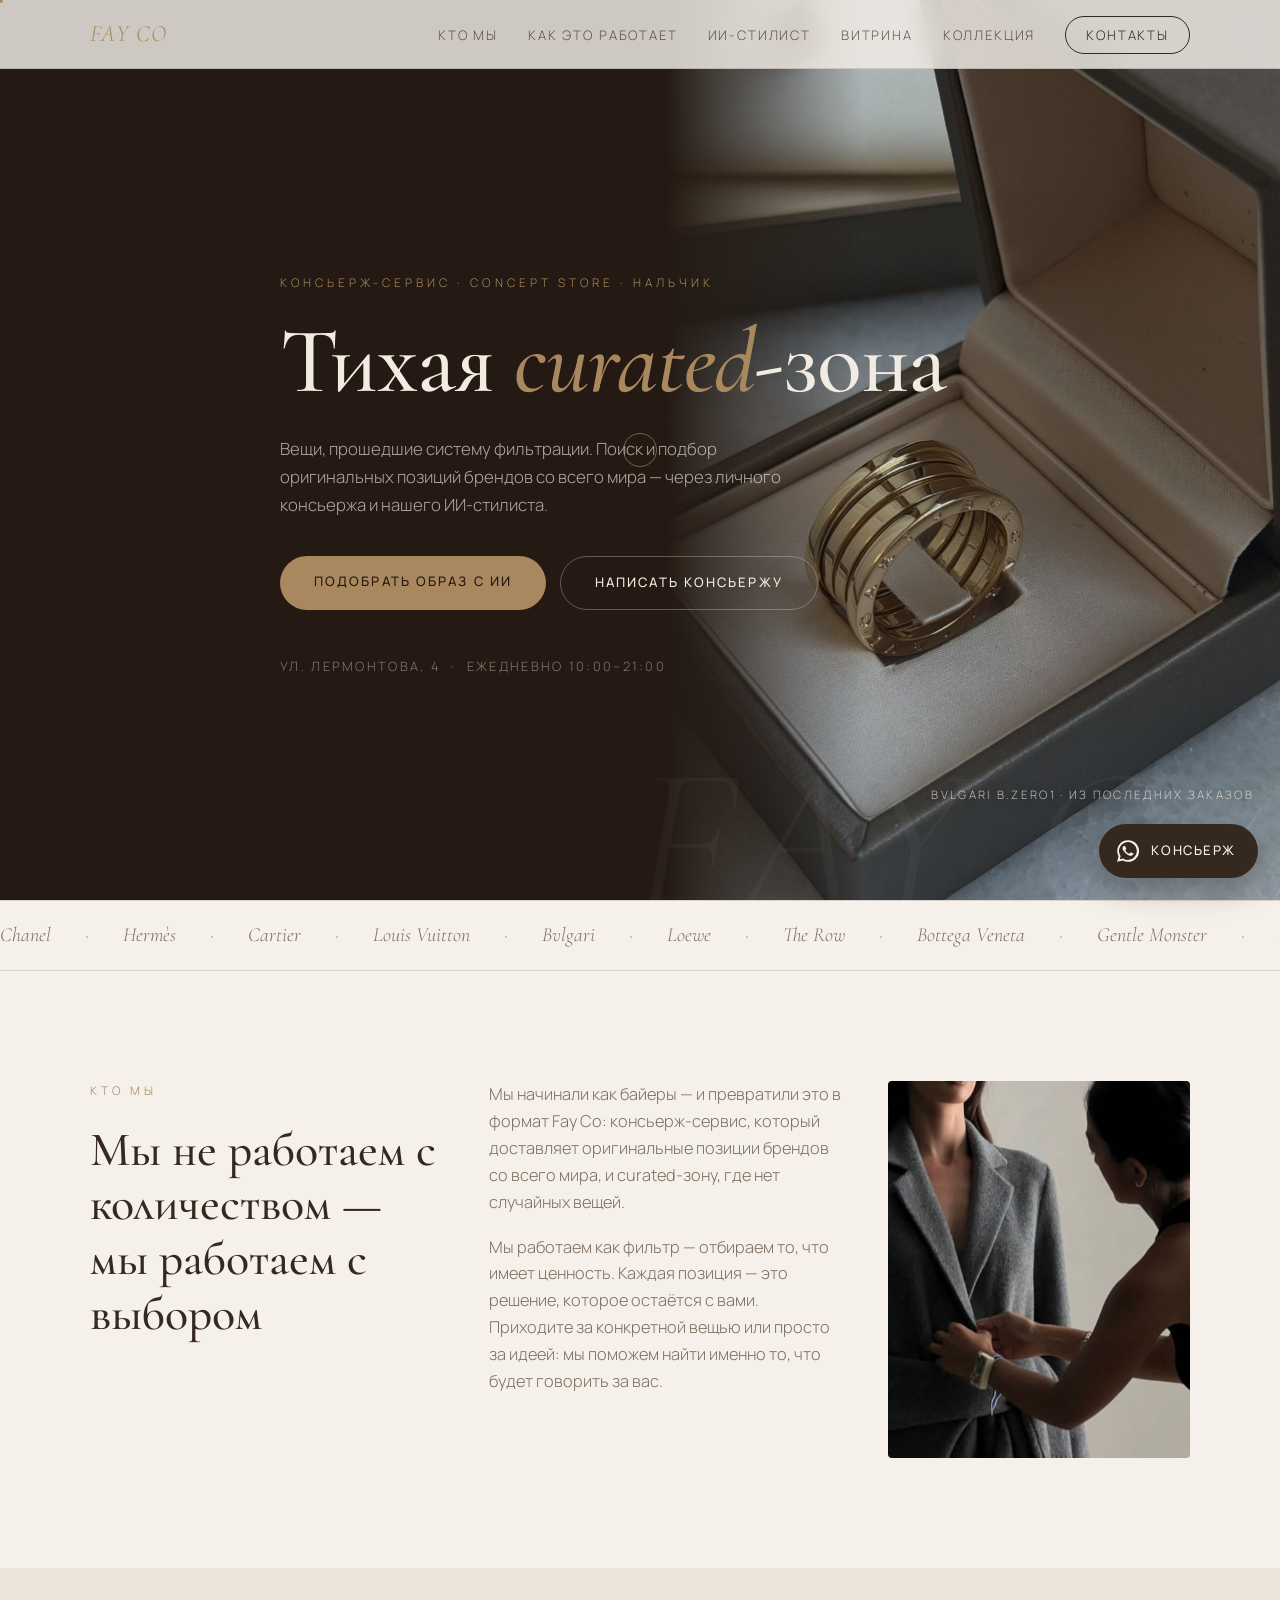
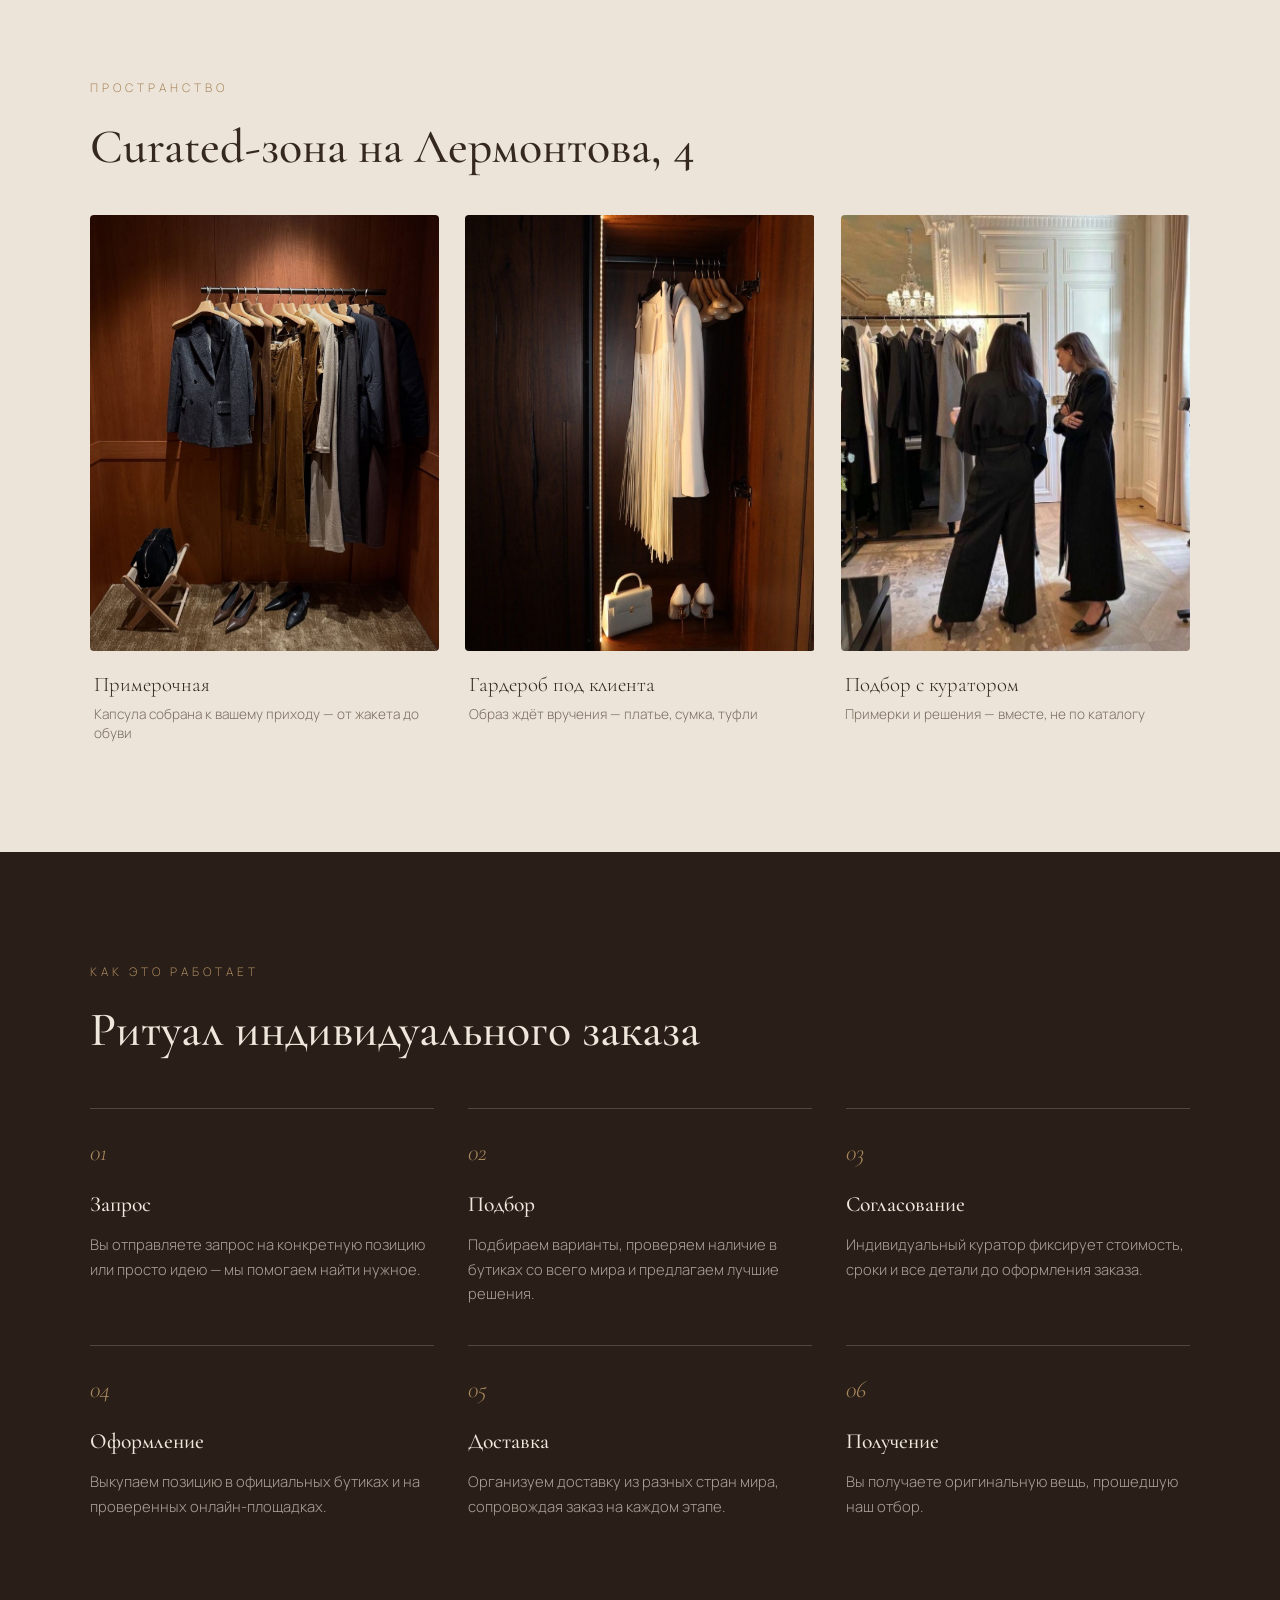
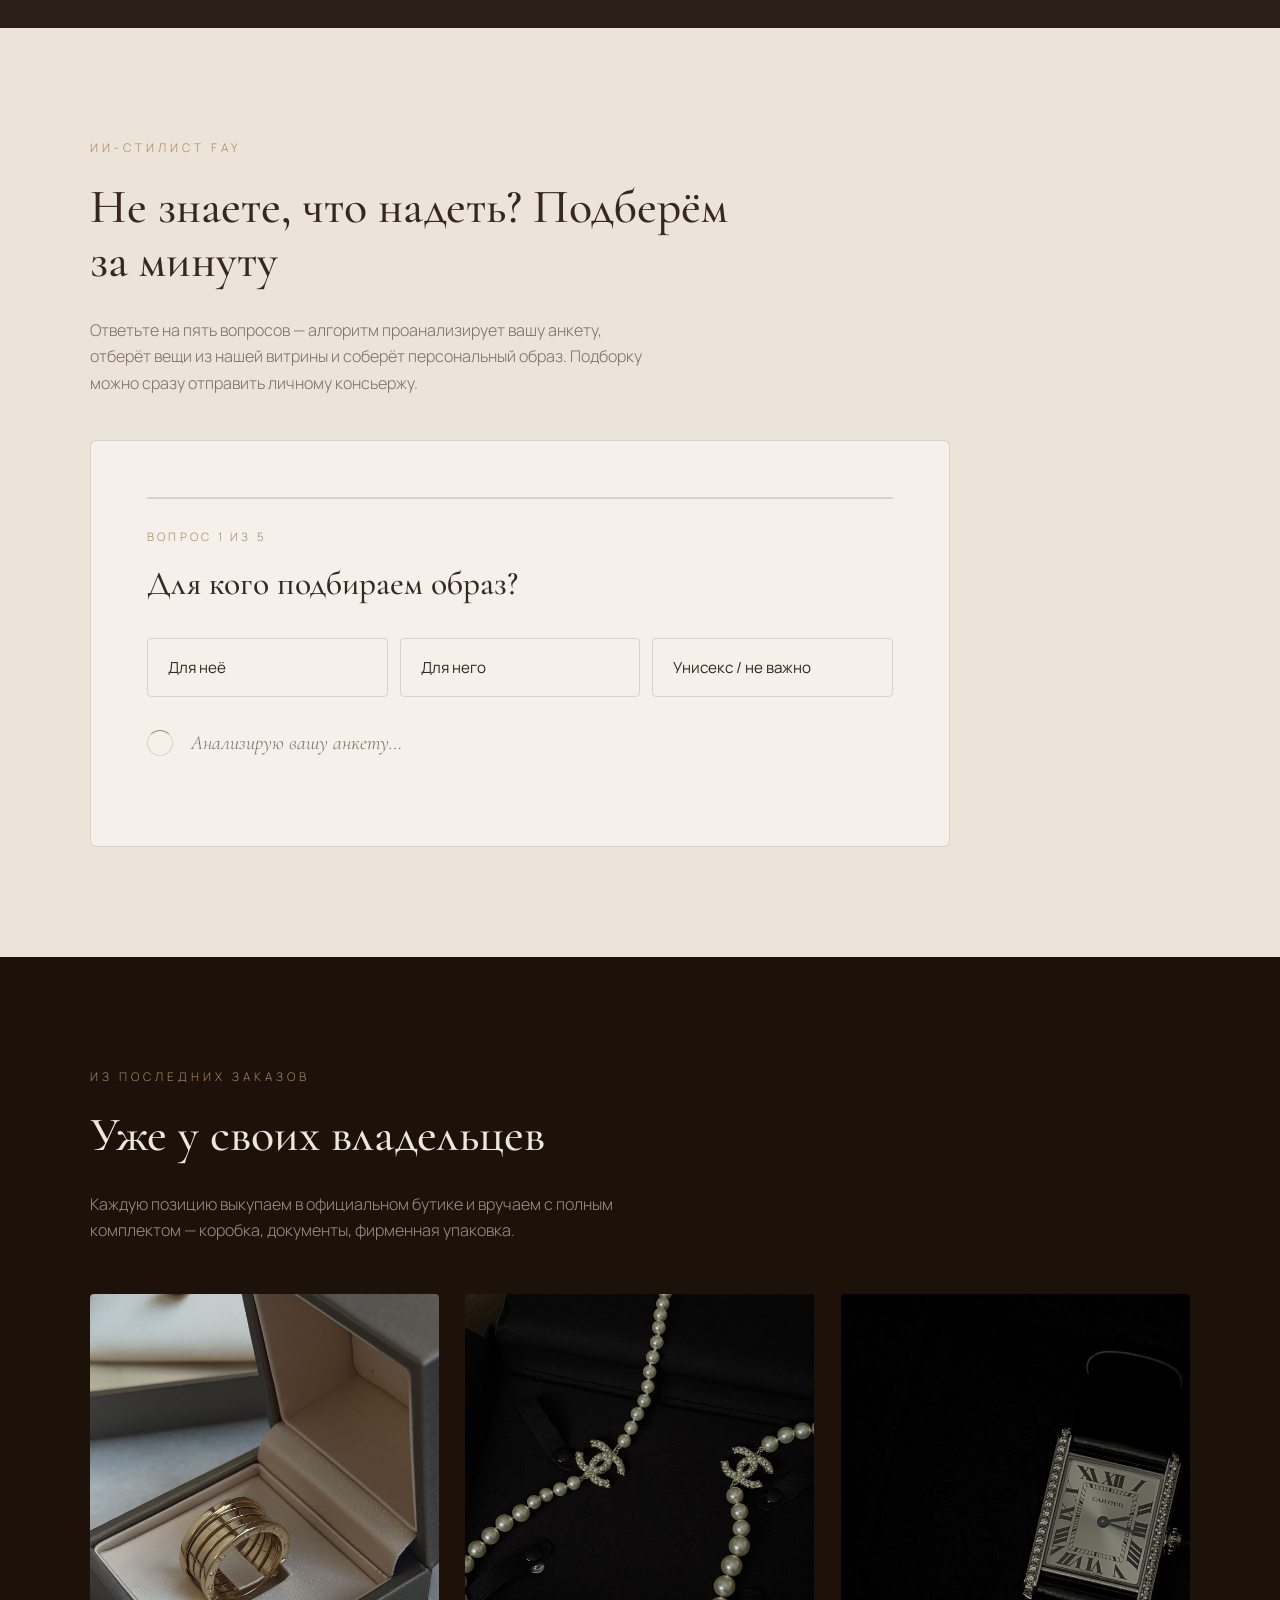
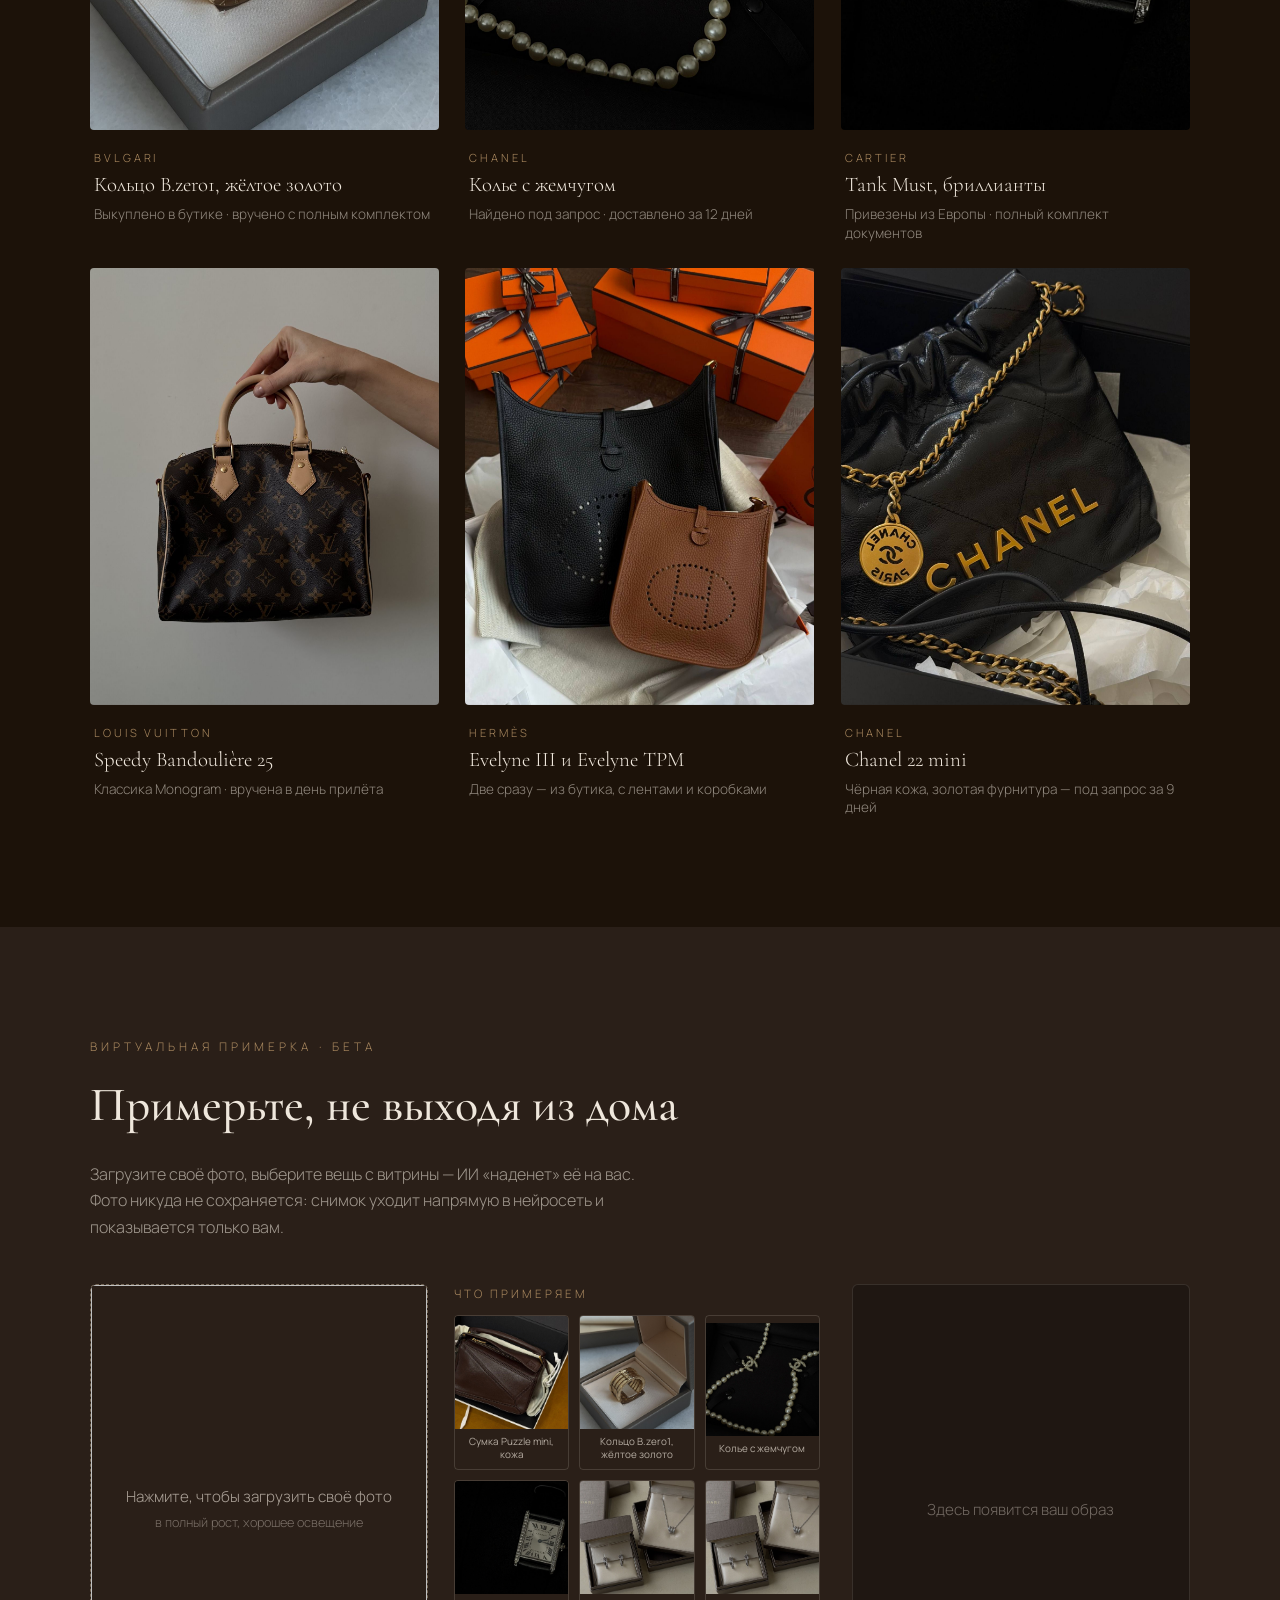
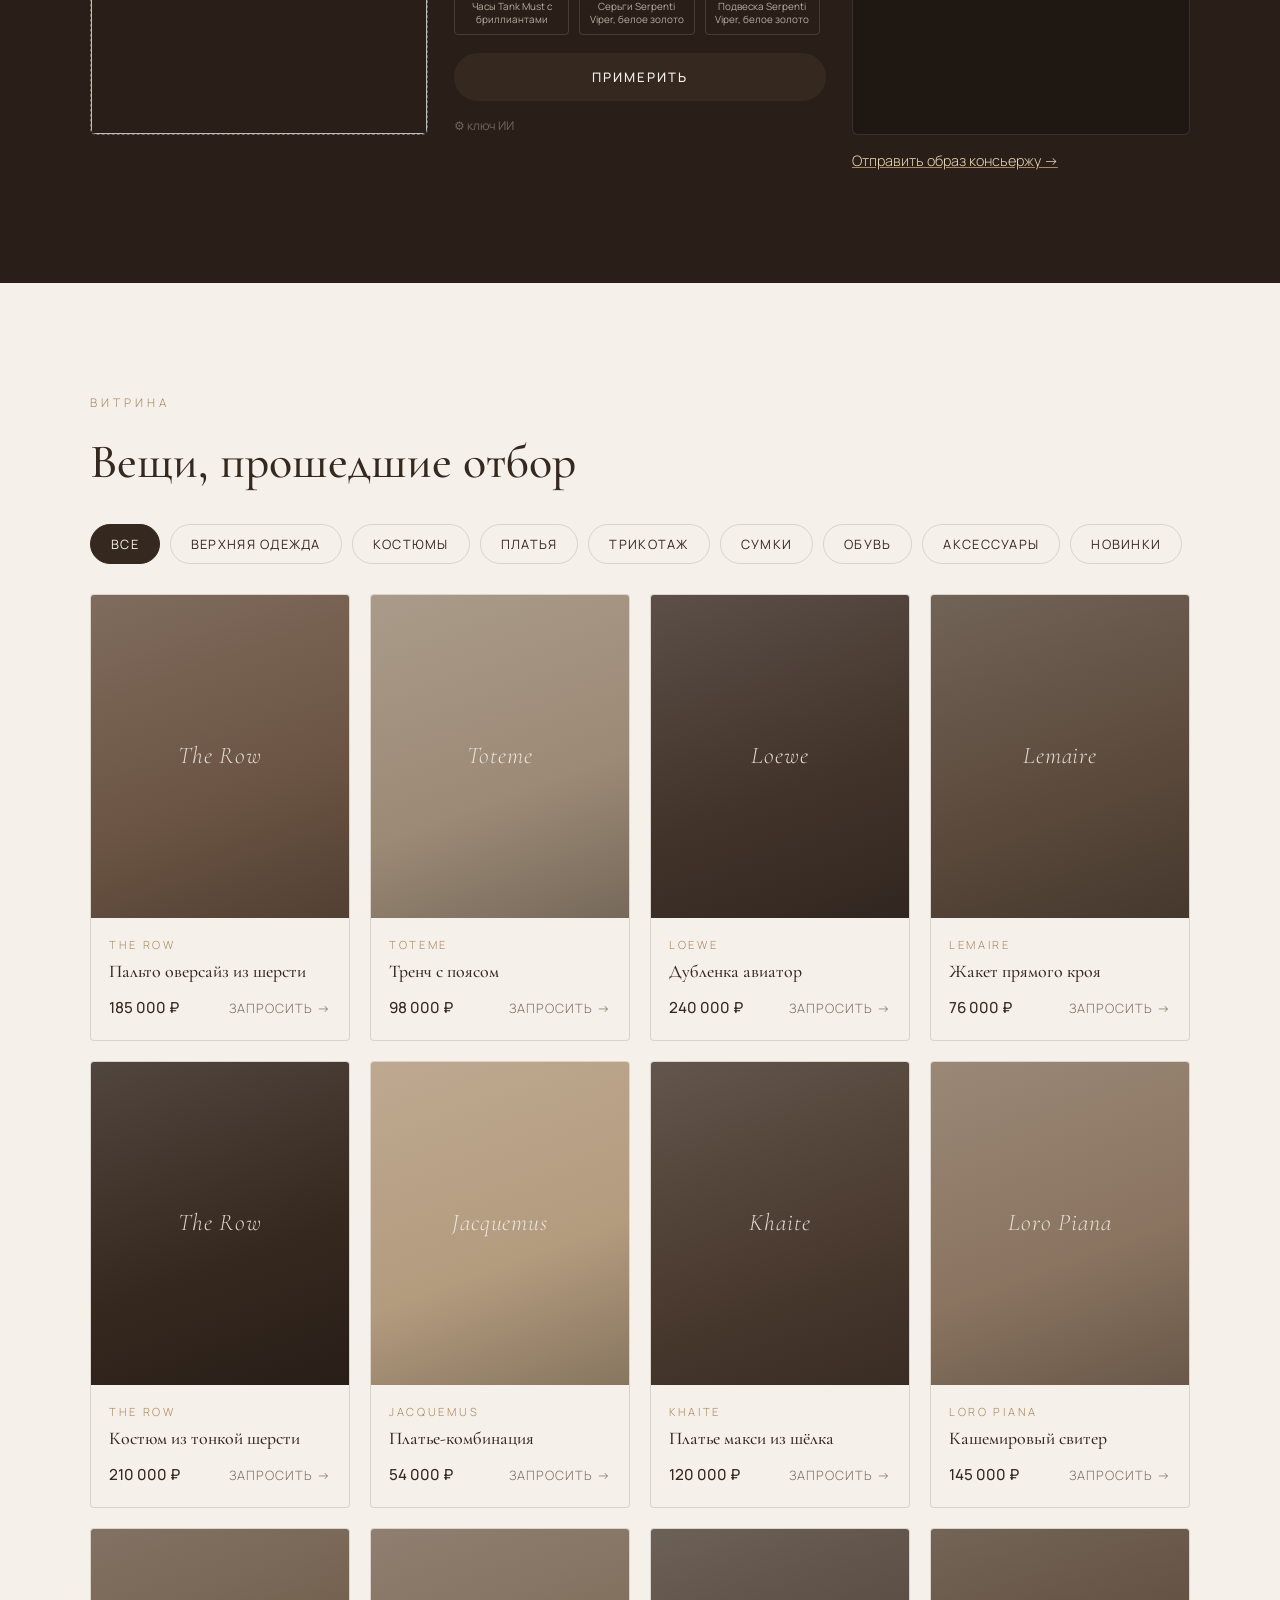
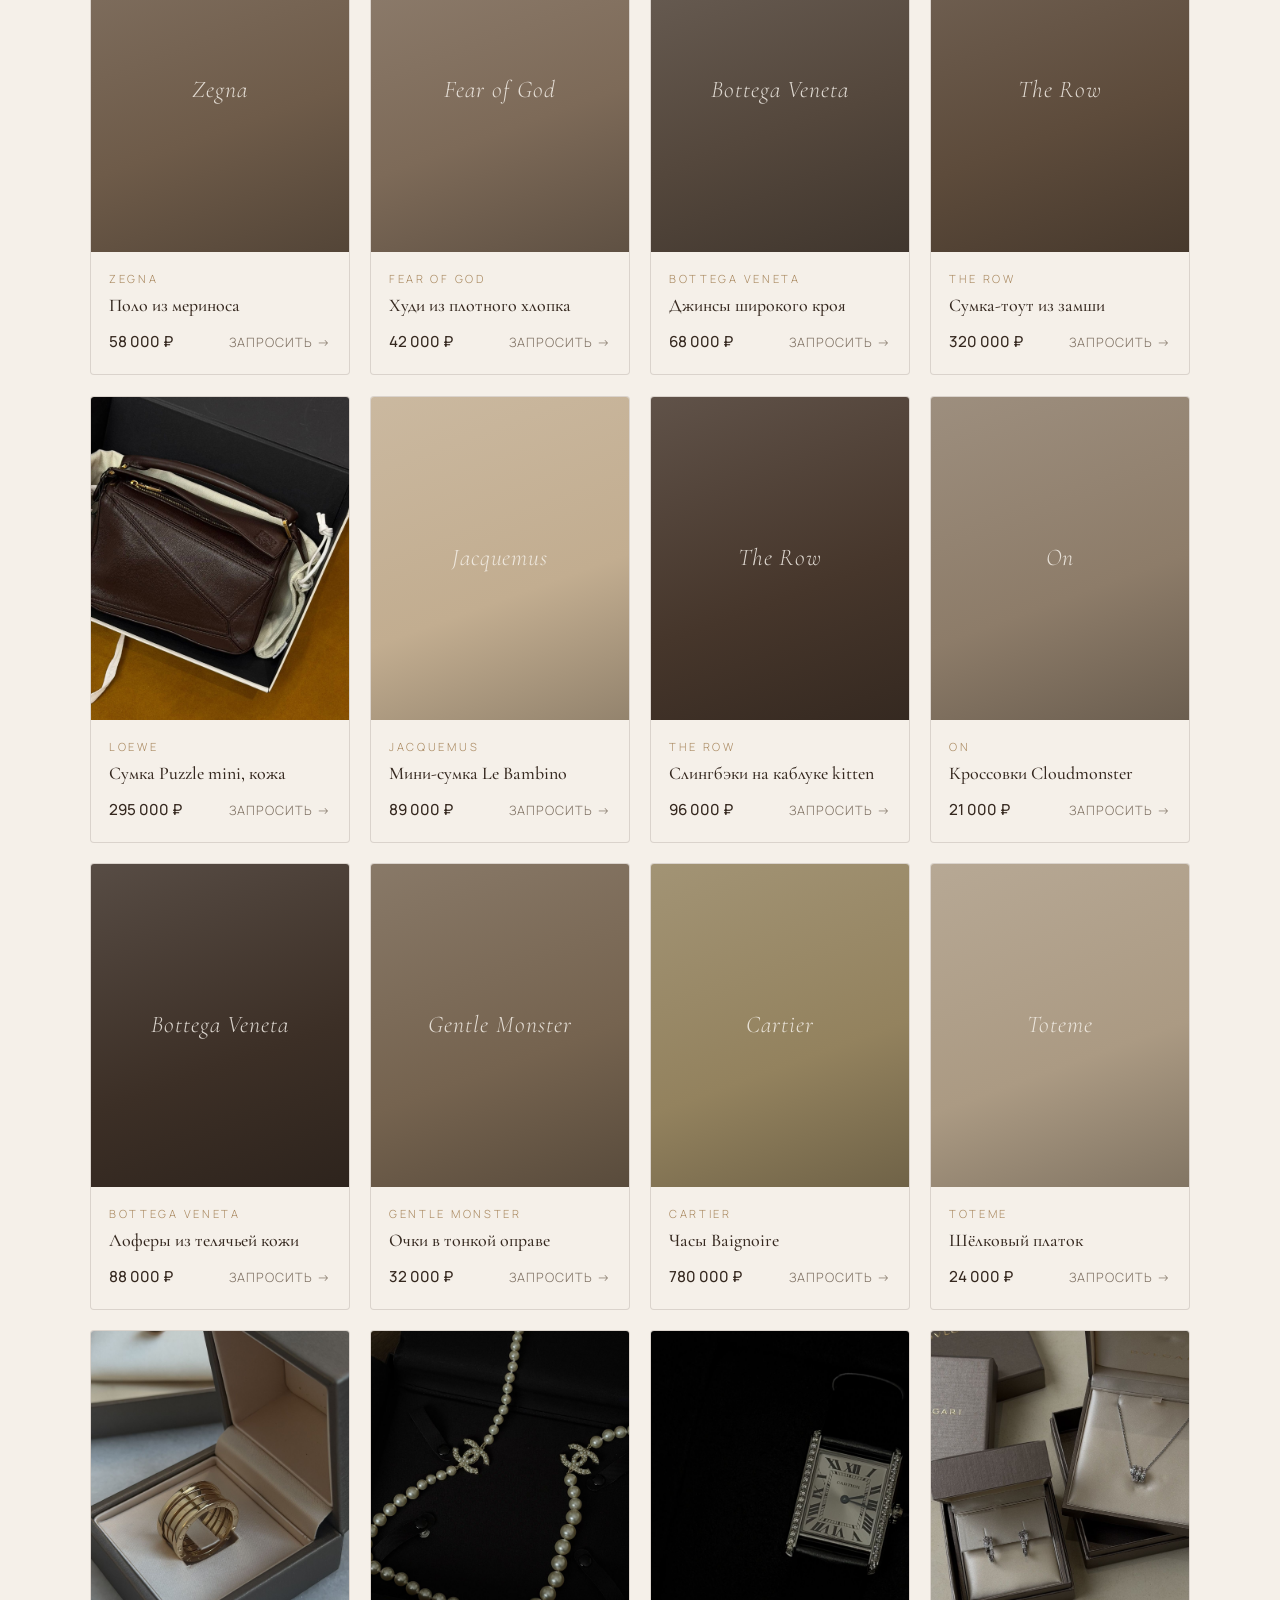
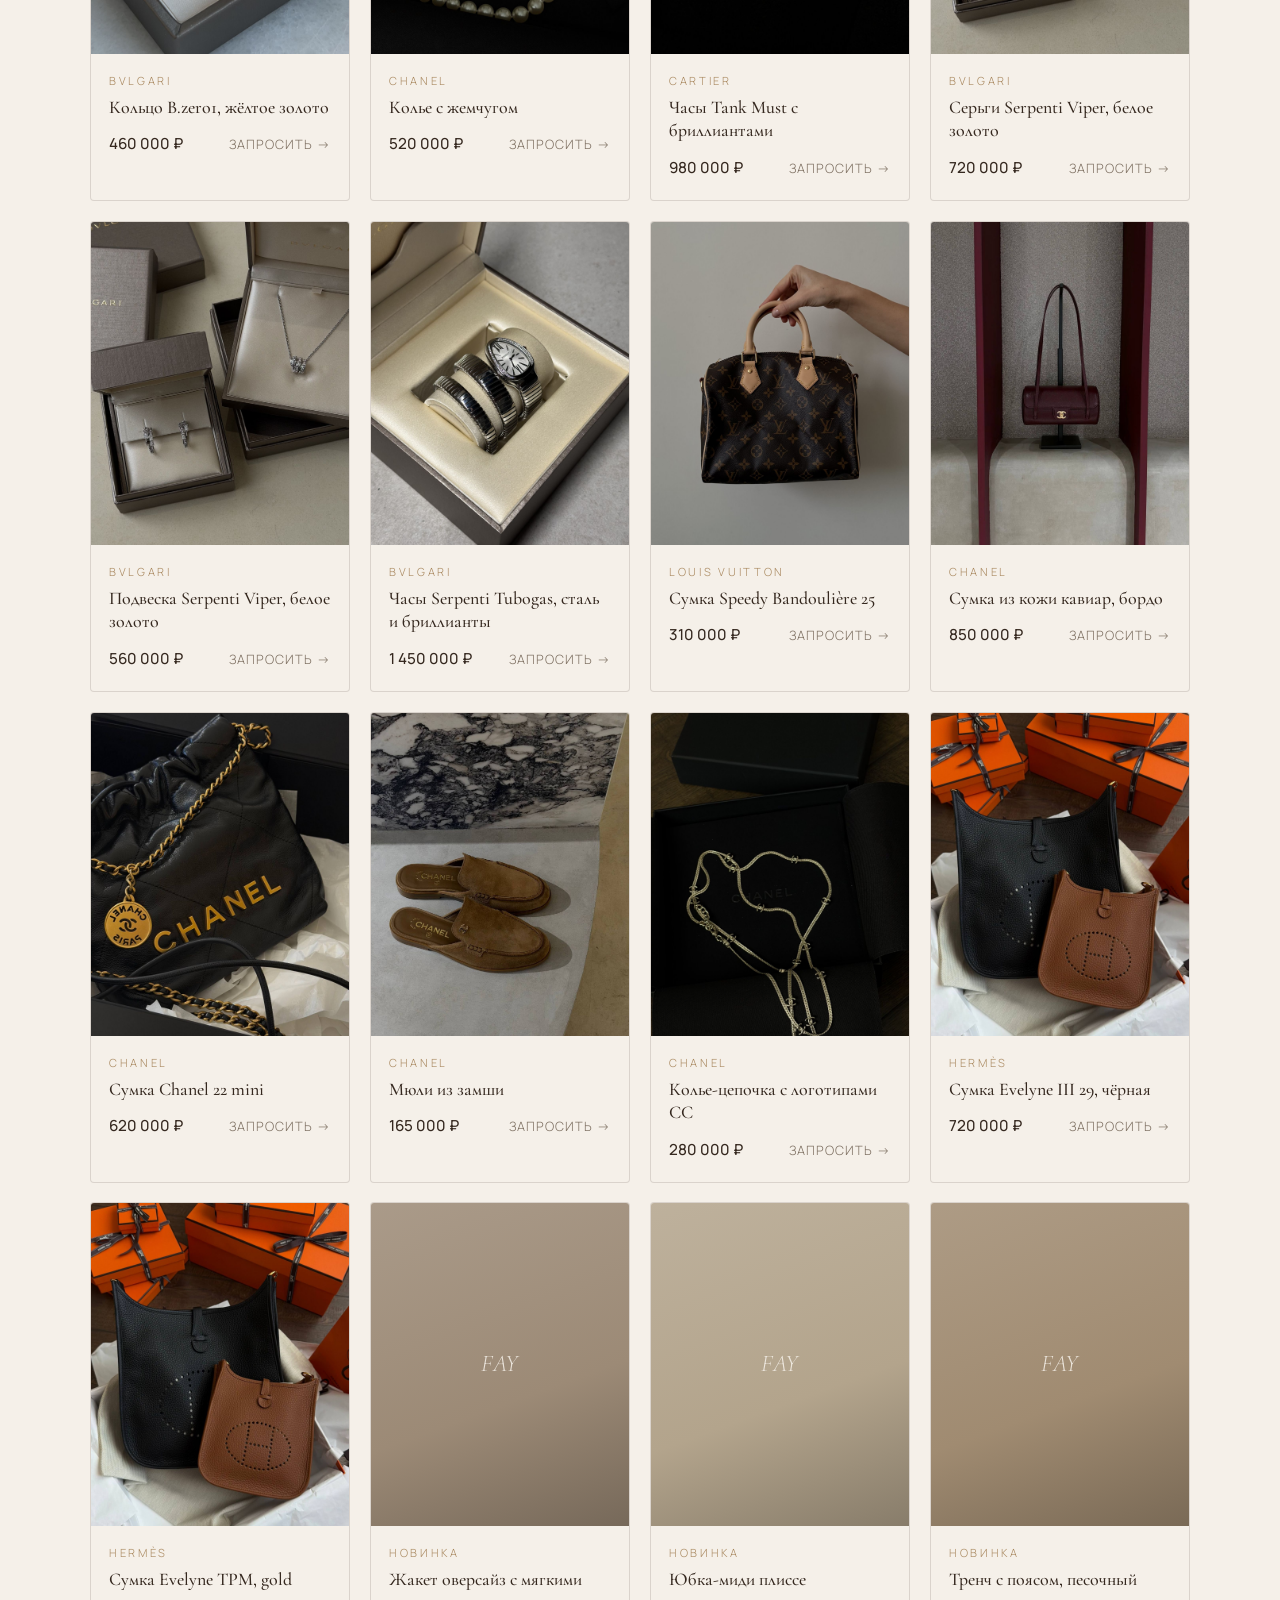
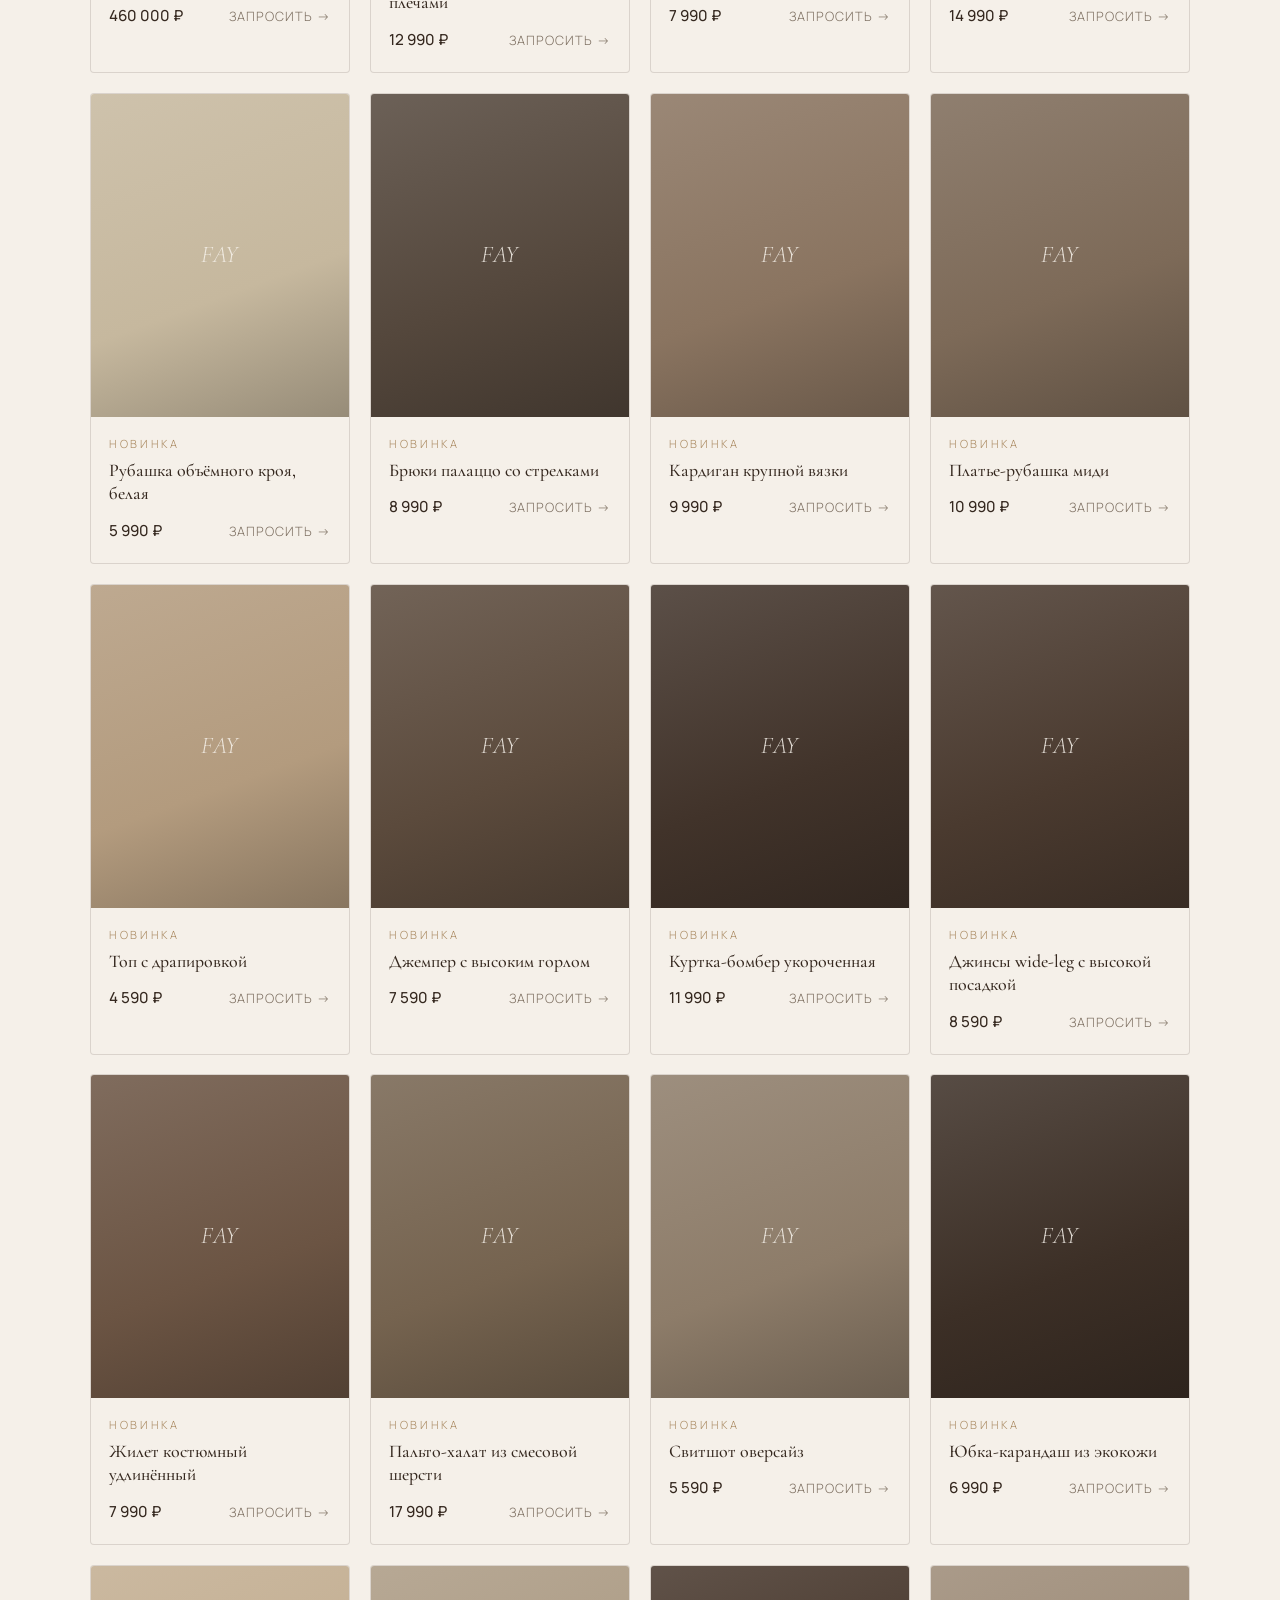
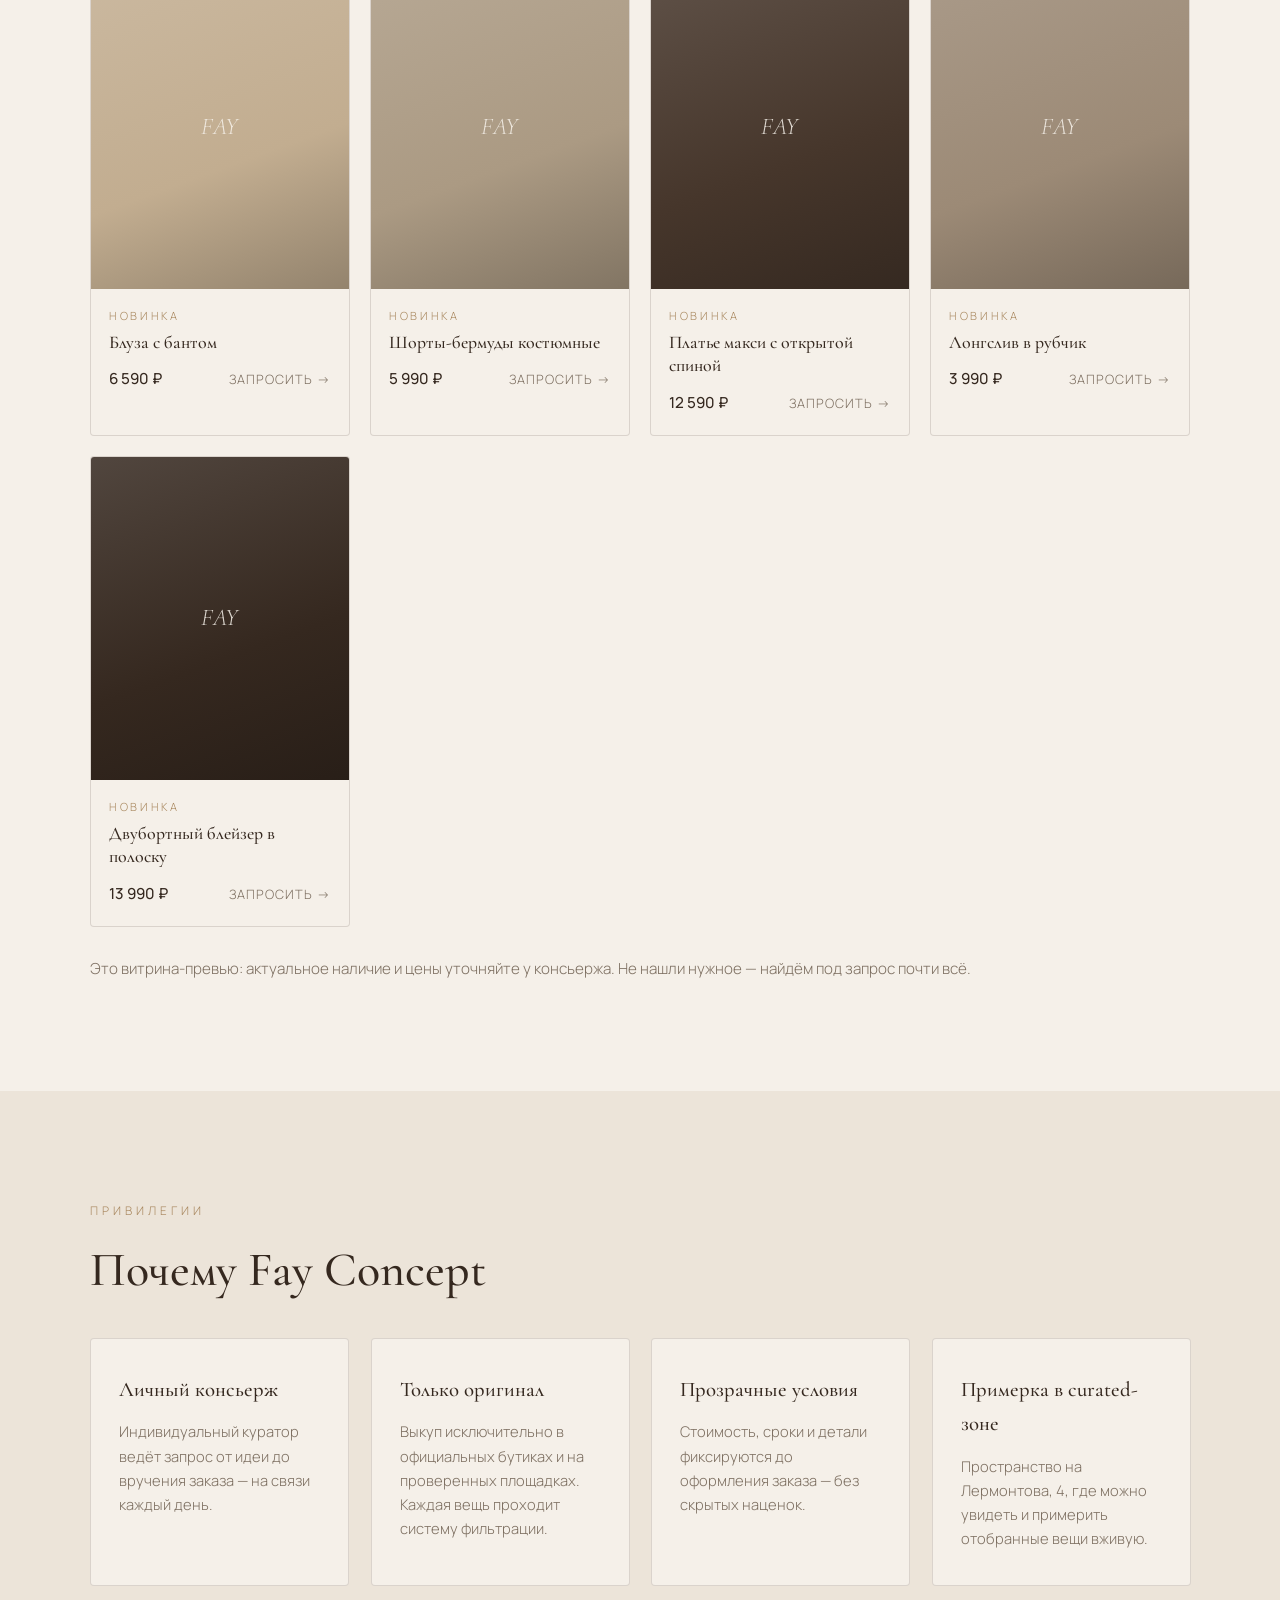
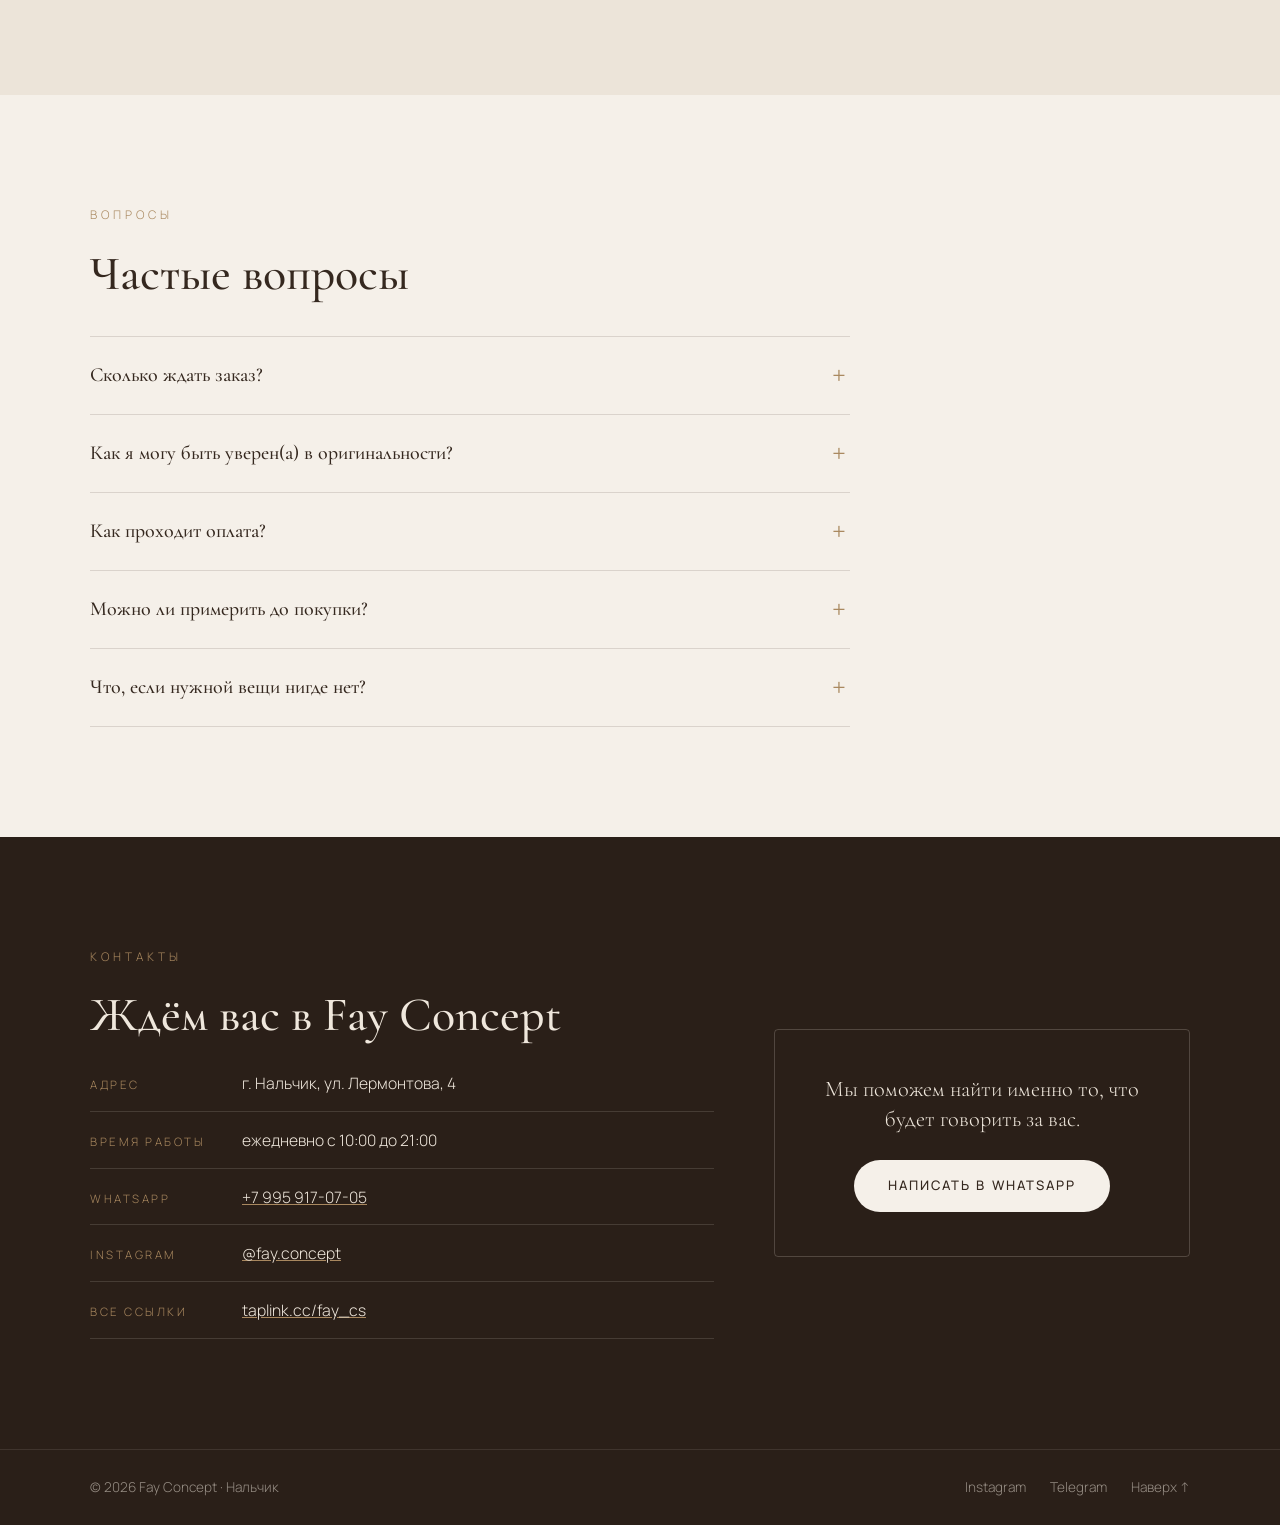
==== commit 2b71f2a7: "Replace FC emblem with FAY CO wordmark Header logo, preloader, hero watermark, favicon (two-line FAY" ====
--- a/index.html
+++ b/index.html
@@ -58,7 +58,7 @@
     ]
   }
   </script>
-  <link rel="icon" href="data:image/svg+xml,%3Csvg xmlns='http://www.w3.org/2000/svg' viewBox='0 0 64 64'%3E%3Crect width='64' height='64' rx='32' fill='%2335281f'/%3E%3Ctext x='32' y='42' font-family='Georgia,serif' font-style='italic' font-size='30' fill='%23a9885f' text-anchor='middle'%3EFC%3C/text%3E%3C/svg%3E">
+  <link rel="icon" href="data:image/svg+xml,%3Csvg xmlns='http://www.w3.org/2000/svg' viewBox='0 0 64 64'%3E%3Crect width='64' height='64' rx='32' fill='%2335281f'/%3E%3Ctext x='32' y='30' font-family='Georgia,serif' font-style='italic' font-size='20' fill='%23a9885f' text-anchor='middle'%3EFAY%3C/text%3E%3Ctext x='32' y='52' font-family='Georgia,serif' font-style='italic' font-size='20' fill='%23a9885f' text-anchor='middle'%3ECO%3C/text%3E%3C/svg%3E">
   <link rel="preconnect" href="https://fonts.googleapis.com">
   <link rel="preconnect" href="https://fonts.gstatic.com" crossorigin>
   <link href="https://fonts.googleapis.com/css2?family=Cormorant+Garamond:ital,wght@0,400;0,500;0,600;1,400&family=Manrope:wght@300;400;500;600&display=swap&subset=cyrillic" rel="stylesheet">
@@ -67,15 +67,14 @@
 <body>
 
   <div id="preloader" aria-hidden="true">
-    <span class="preloader__mark">FC</span>
+    <span class="preloader__mark">FAY&nbsp;CO</span>
     <span class="preloader__num"><span id="preloader-num">0</span>%</span>
   </div>
 
   <header class="header" id="header">
     <nav class="nav container">
       <a href="#home" class="nav__logo" aria-label="Fay Concept — на главную">
-        <span class="nav__logo-mark">FC</span>
-        <span class="nav__logo-text">FAY&nbsp;CONCEPT</span>
+        <span class="nav__logo-mark">FAY&nbsp;CO</span>
       </a>
       <button class="nav__toggle" id="nav-toggle" aria-label="Открыть меню" aria-expanded="false">
         <span></span><span></span>
@@ -116,7 +115,7 @@
         </div>
         <p class="hero__address">ул. Лермонтова, 4 &nbsp;·&nbsp; ежедневно 10:00–21:00</p>
       </div>
-      <div class="hero__mark" aria-hidden="true">FC</div>
+      <div class="hero__mark" aria-hidden="true">FAY CO</div>
     </section>
 
     <!-- Бренды -->
--- a/styles.css
+++ b/styles.css
@@ -59,9 +59,9 @@
 
 .nav__logo-mark {
   font-family: var(--serif);
-  font-size: 1.6rem;
+  font-size: 1.45rem;
   font-style: italic;
-  letter-spacing: -0.12em;
+  letter-spacing: 0.06em;
   color: var(--accent);
 }
 
@@ -271,13 +271,14 @@
 
 .hero__mark {
   position: absolute;
-  right: -4%;
-  bottom: -18%;
+  right: -2%;
+  bottom: -6%;
   font-family: var(--serif);
   font-style: italic;
-  font-size: clamp(20rem, 42vw, 34rem);
+  font-size: clamp(8rem, 17vw, 15rem);
   line-height: 1;
-  letter-spacing: -0.14em;
+  letter-spacing: 0.02em;
+  white-space: nowrap;
   color: rgba(53, 40, 31, 0.05);
   user-select: none;
   pointer-events: none;
@@ -1338,9 +1339,10 @@
 .preloader__mark {
   font-family: var(--serif);
   font-style: italic;
-  font-size: clamp(4rem, 12vw, 8rem);
+  font-size: clamp(3rem, 9vw, 6.5rem);
   color: var(--accent);
-  letter-spacing: -0.06em;
+  letter-spacing: 0.08em;
+  white-space: nowrap;
   animation: preloader-pulse 1.4s ease-in-out infinite;
 }
 
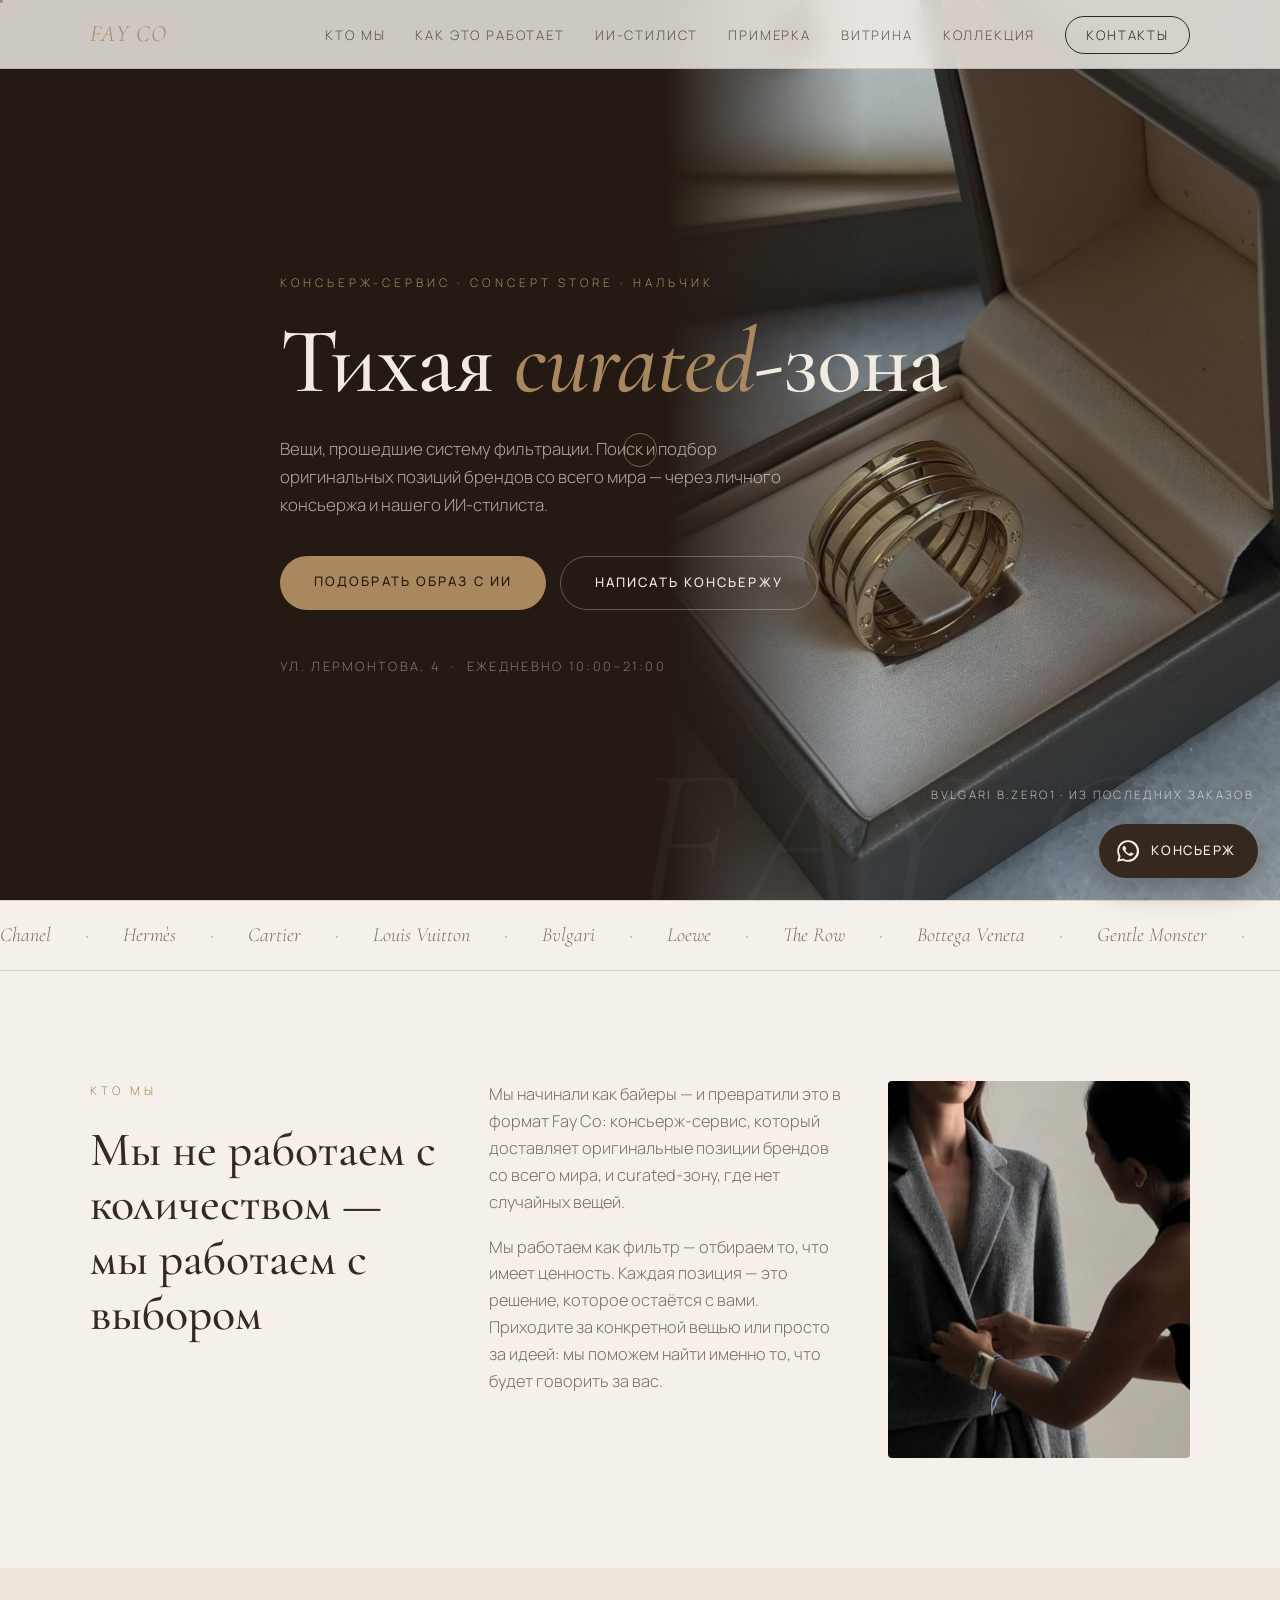
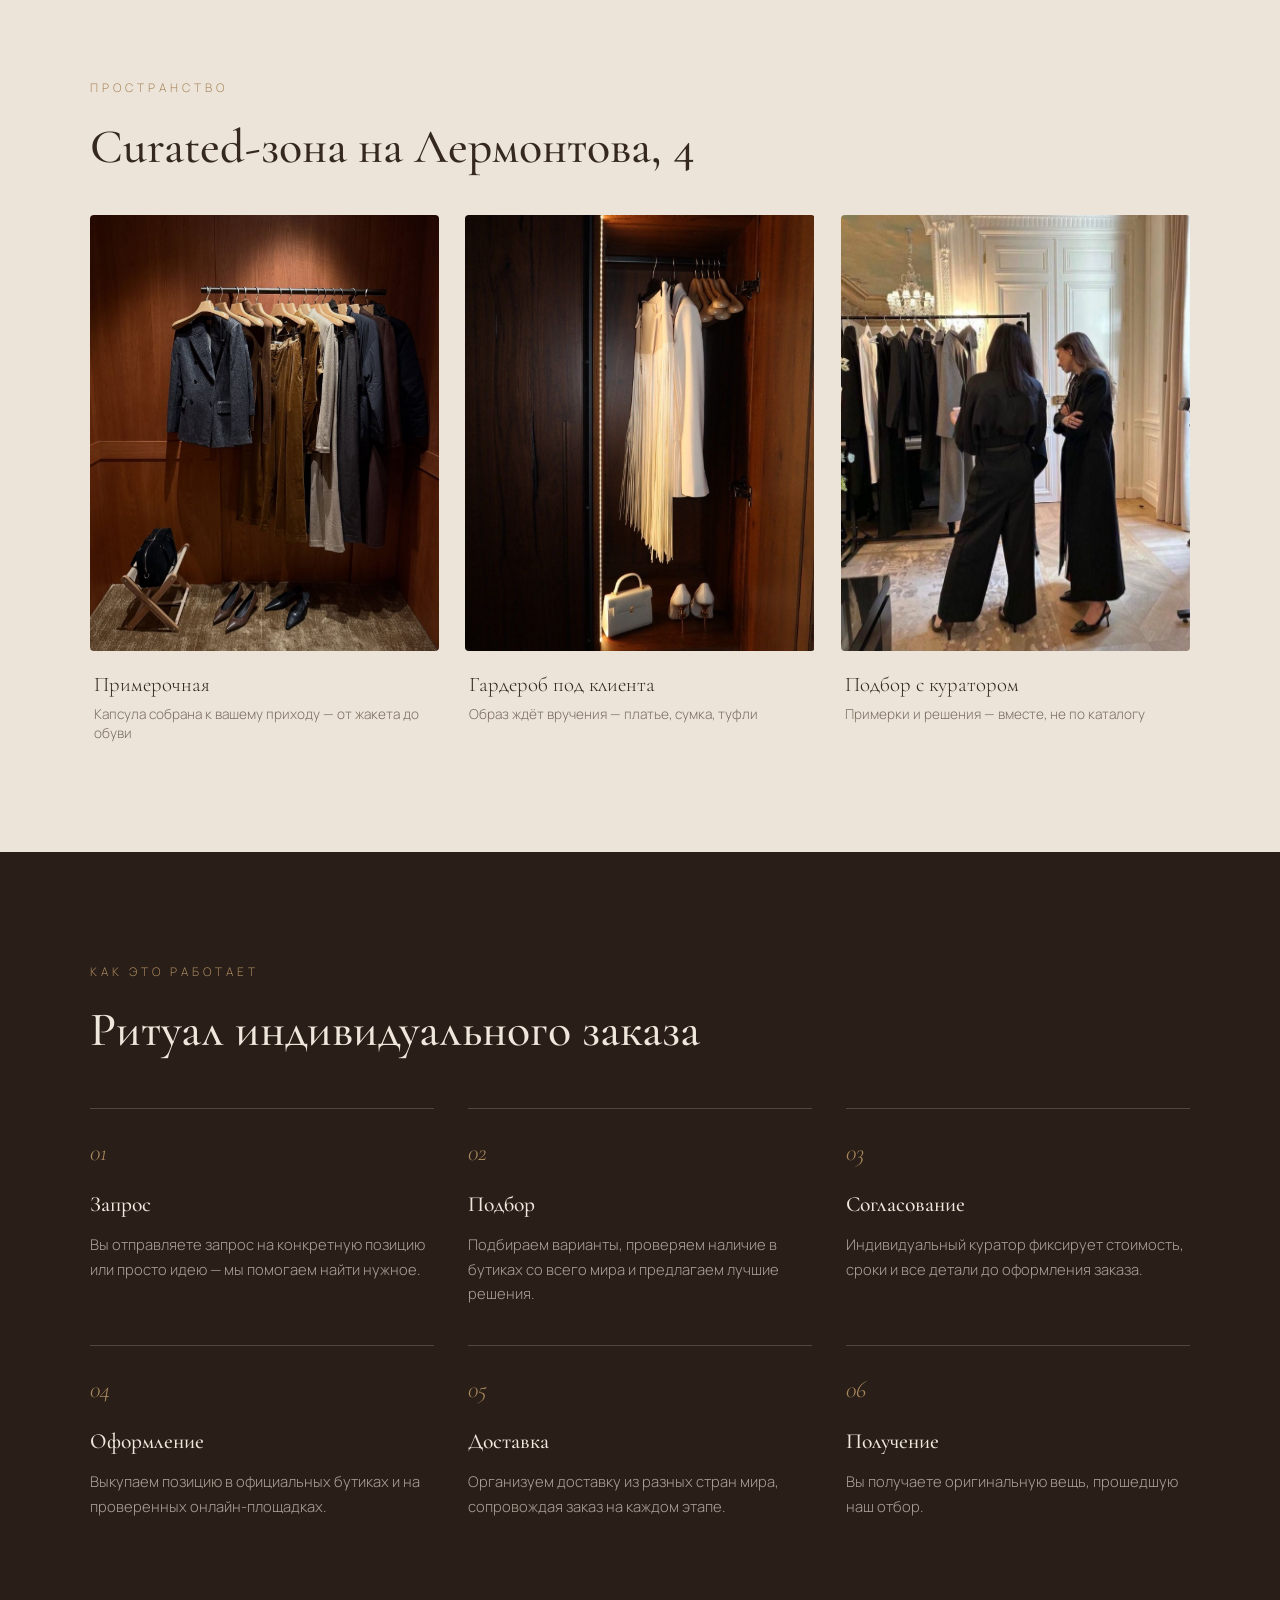
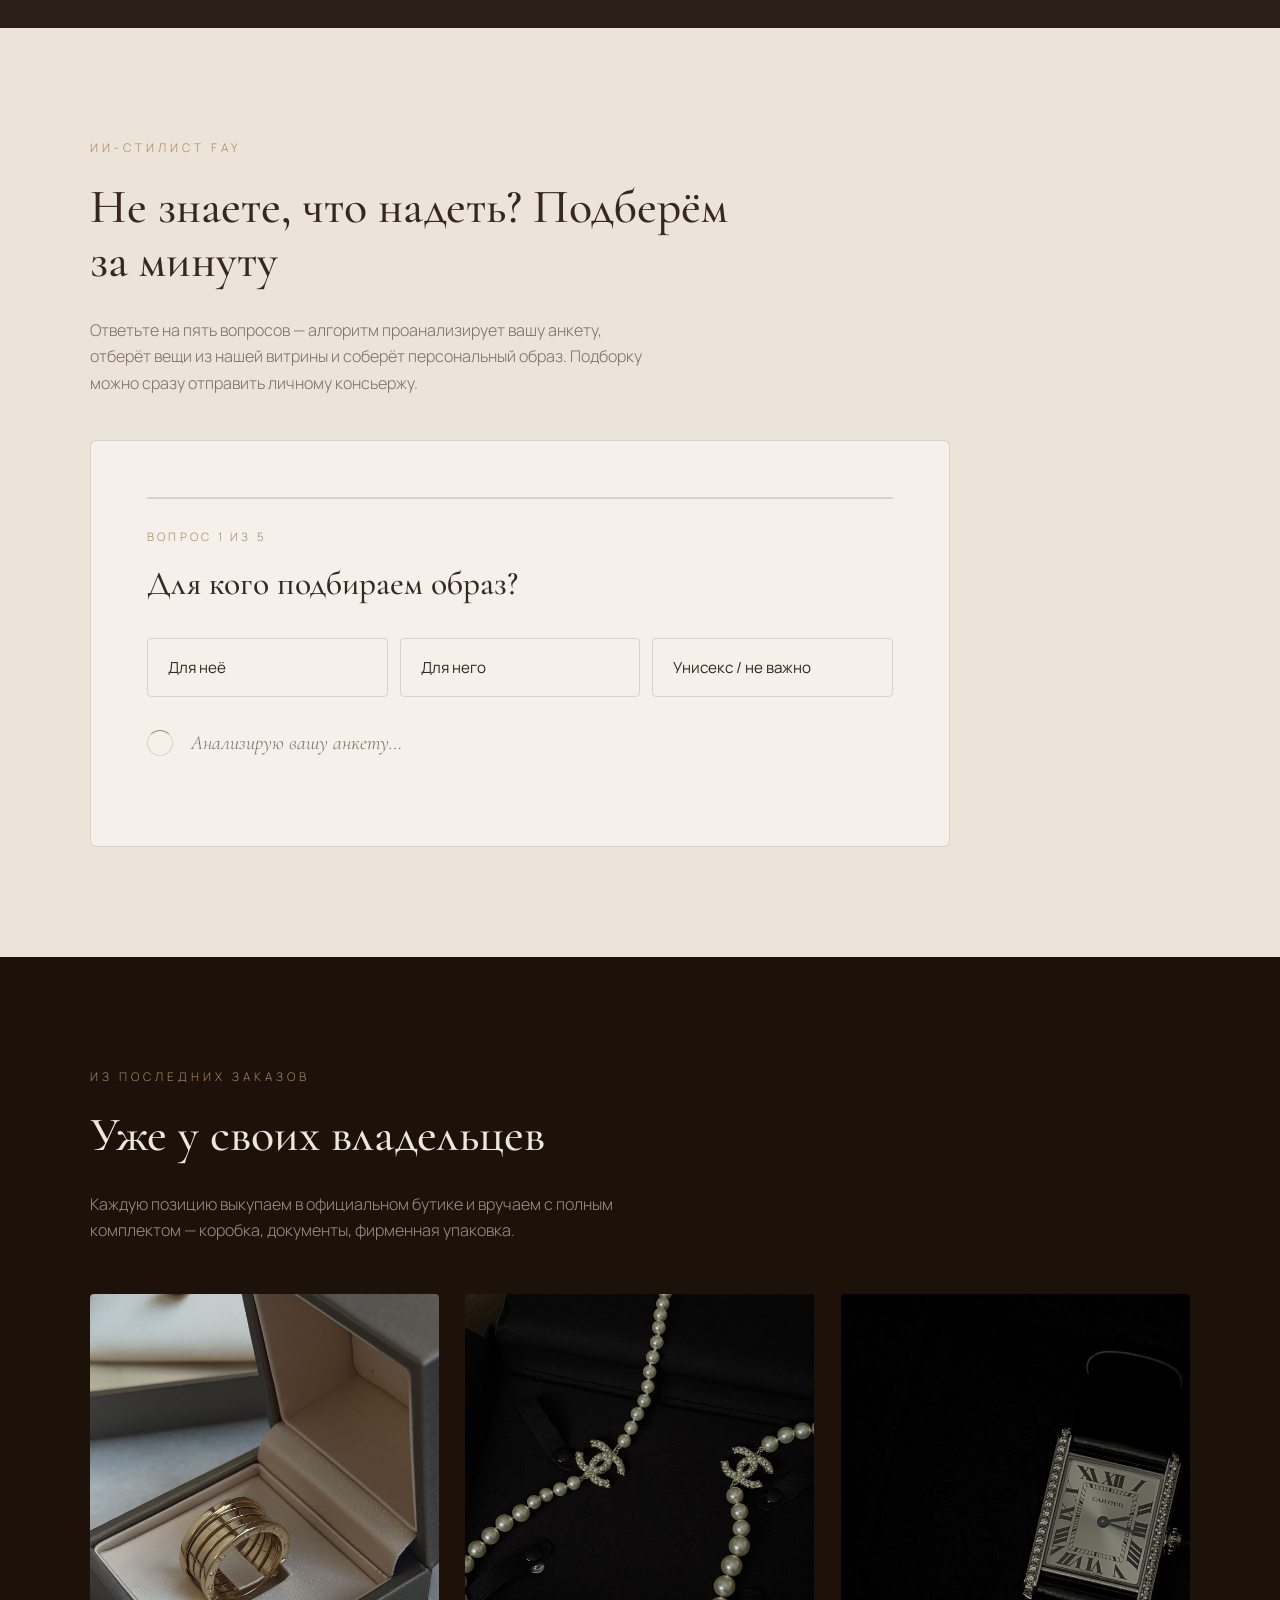
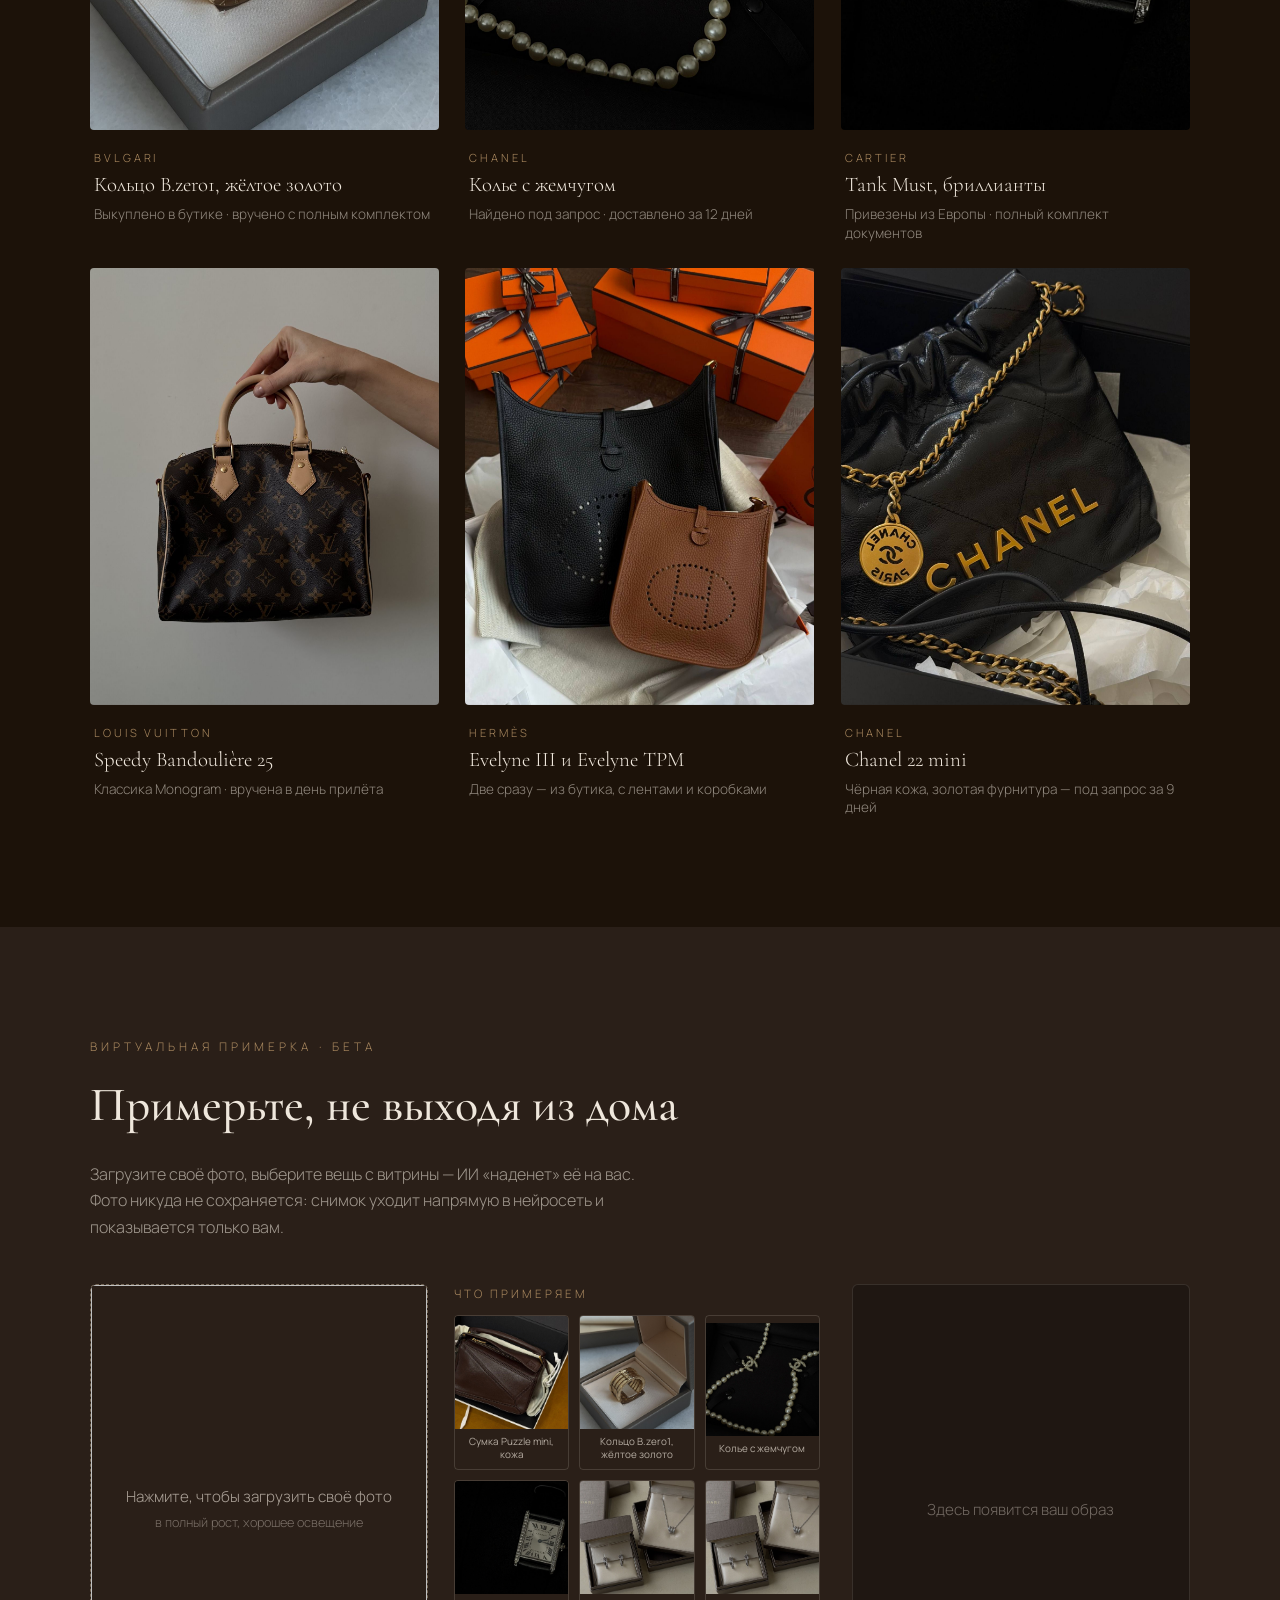
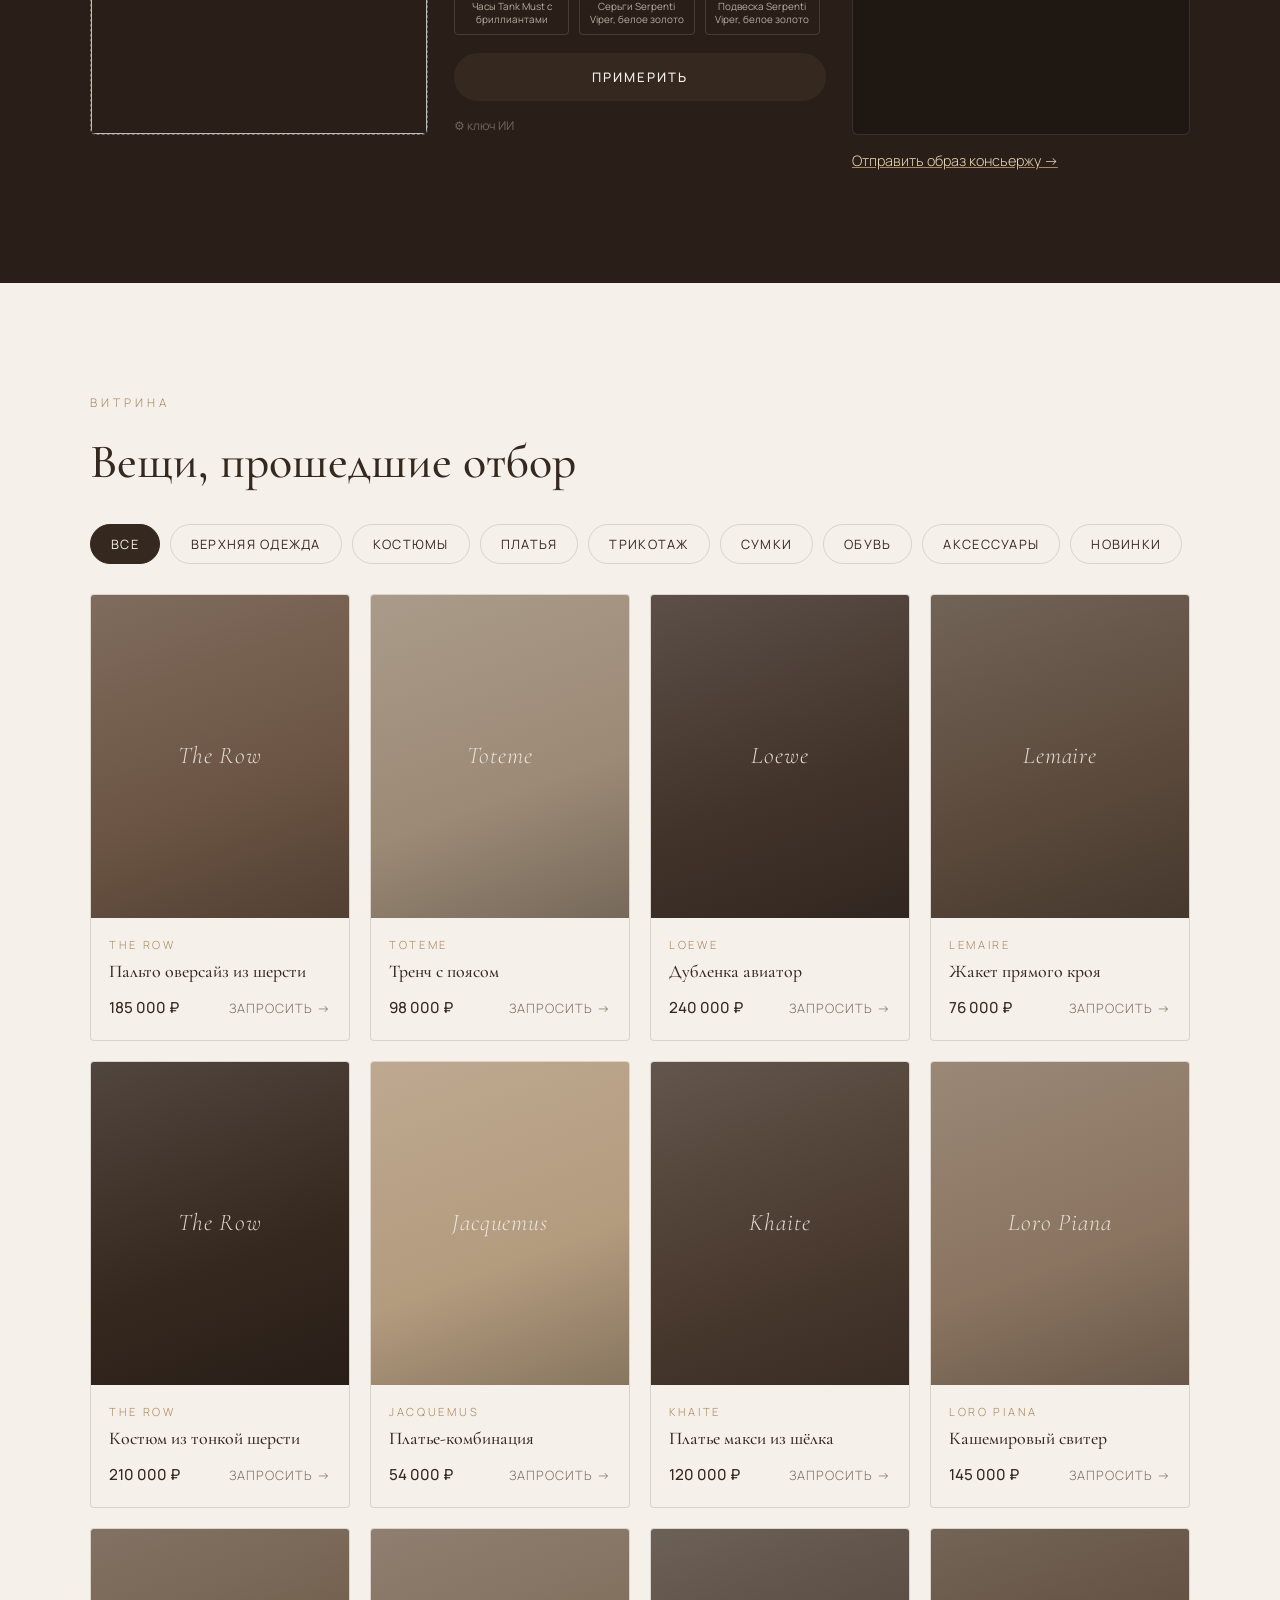
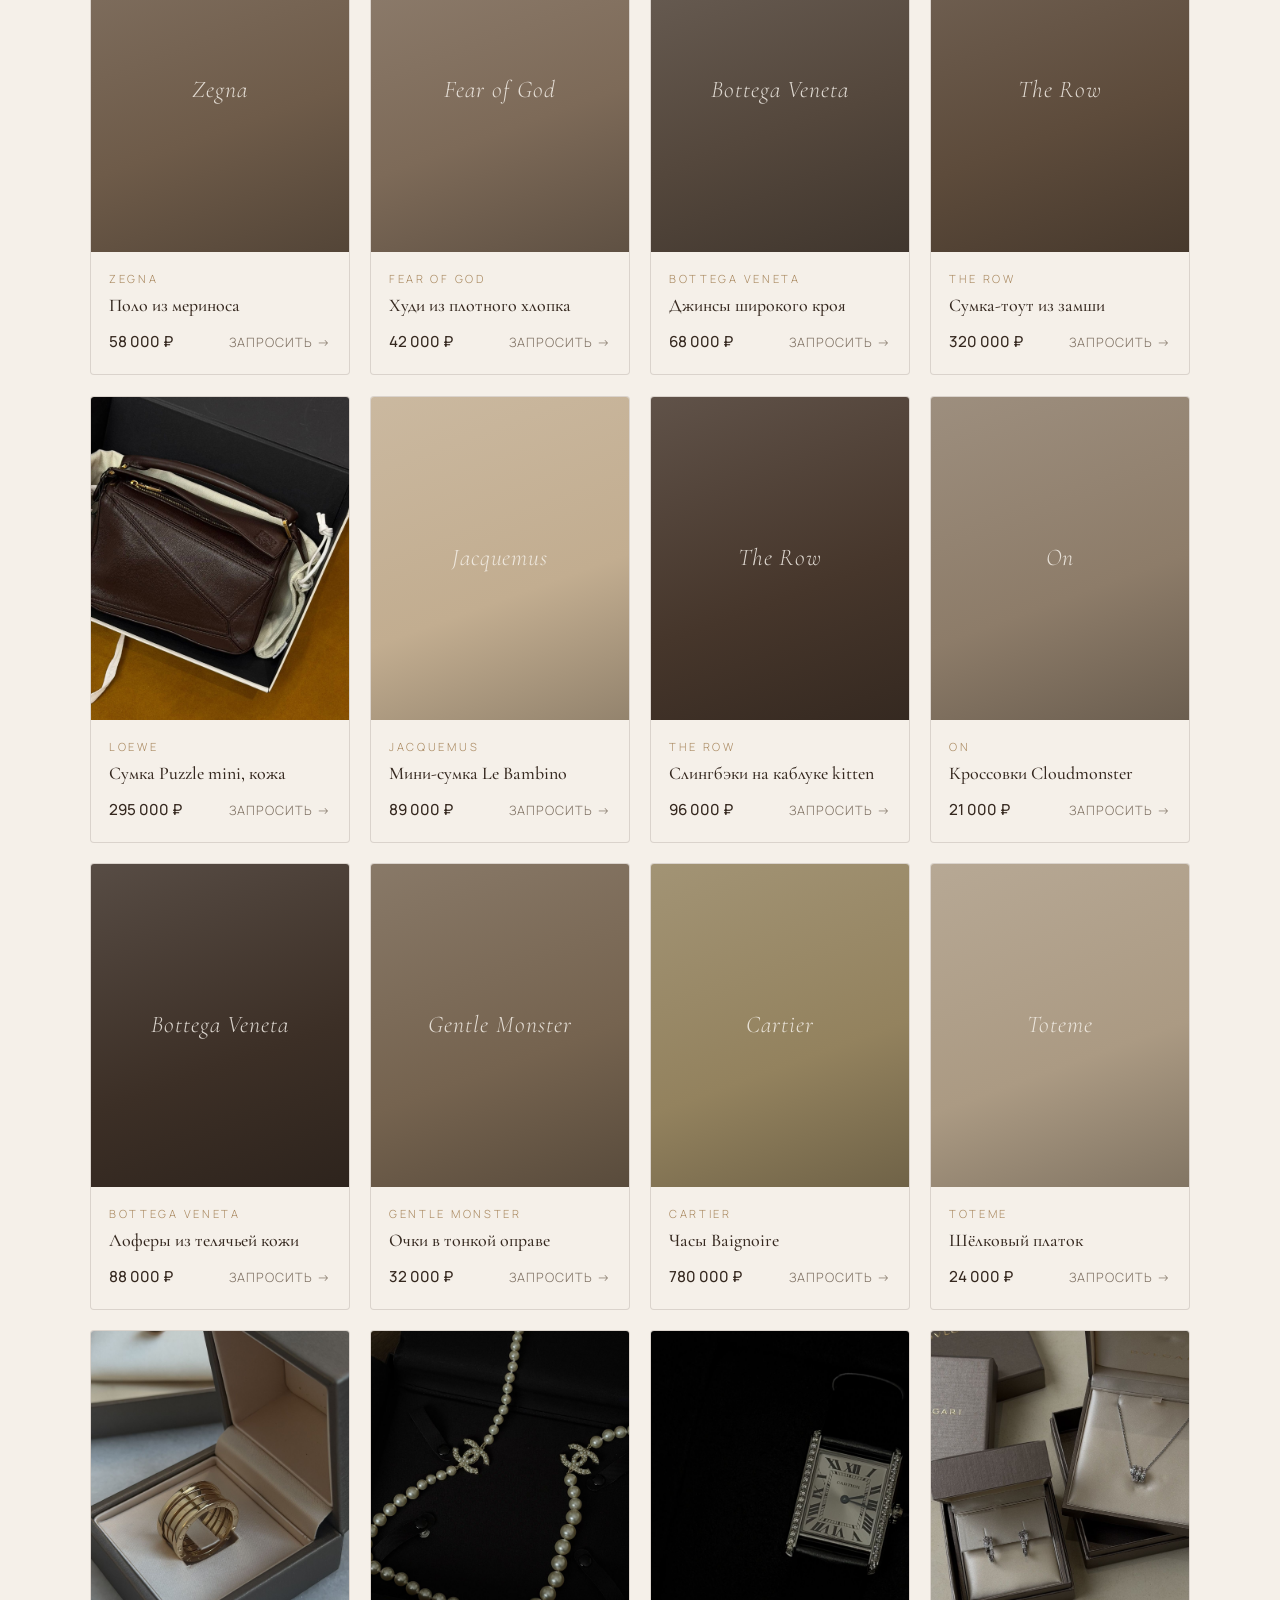
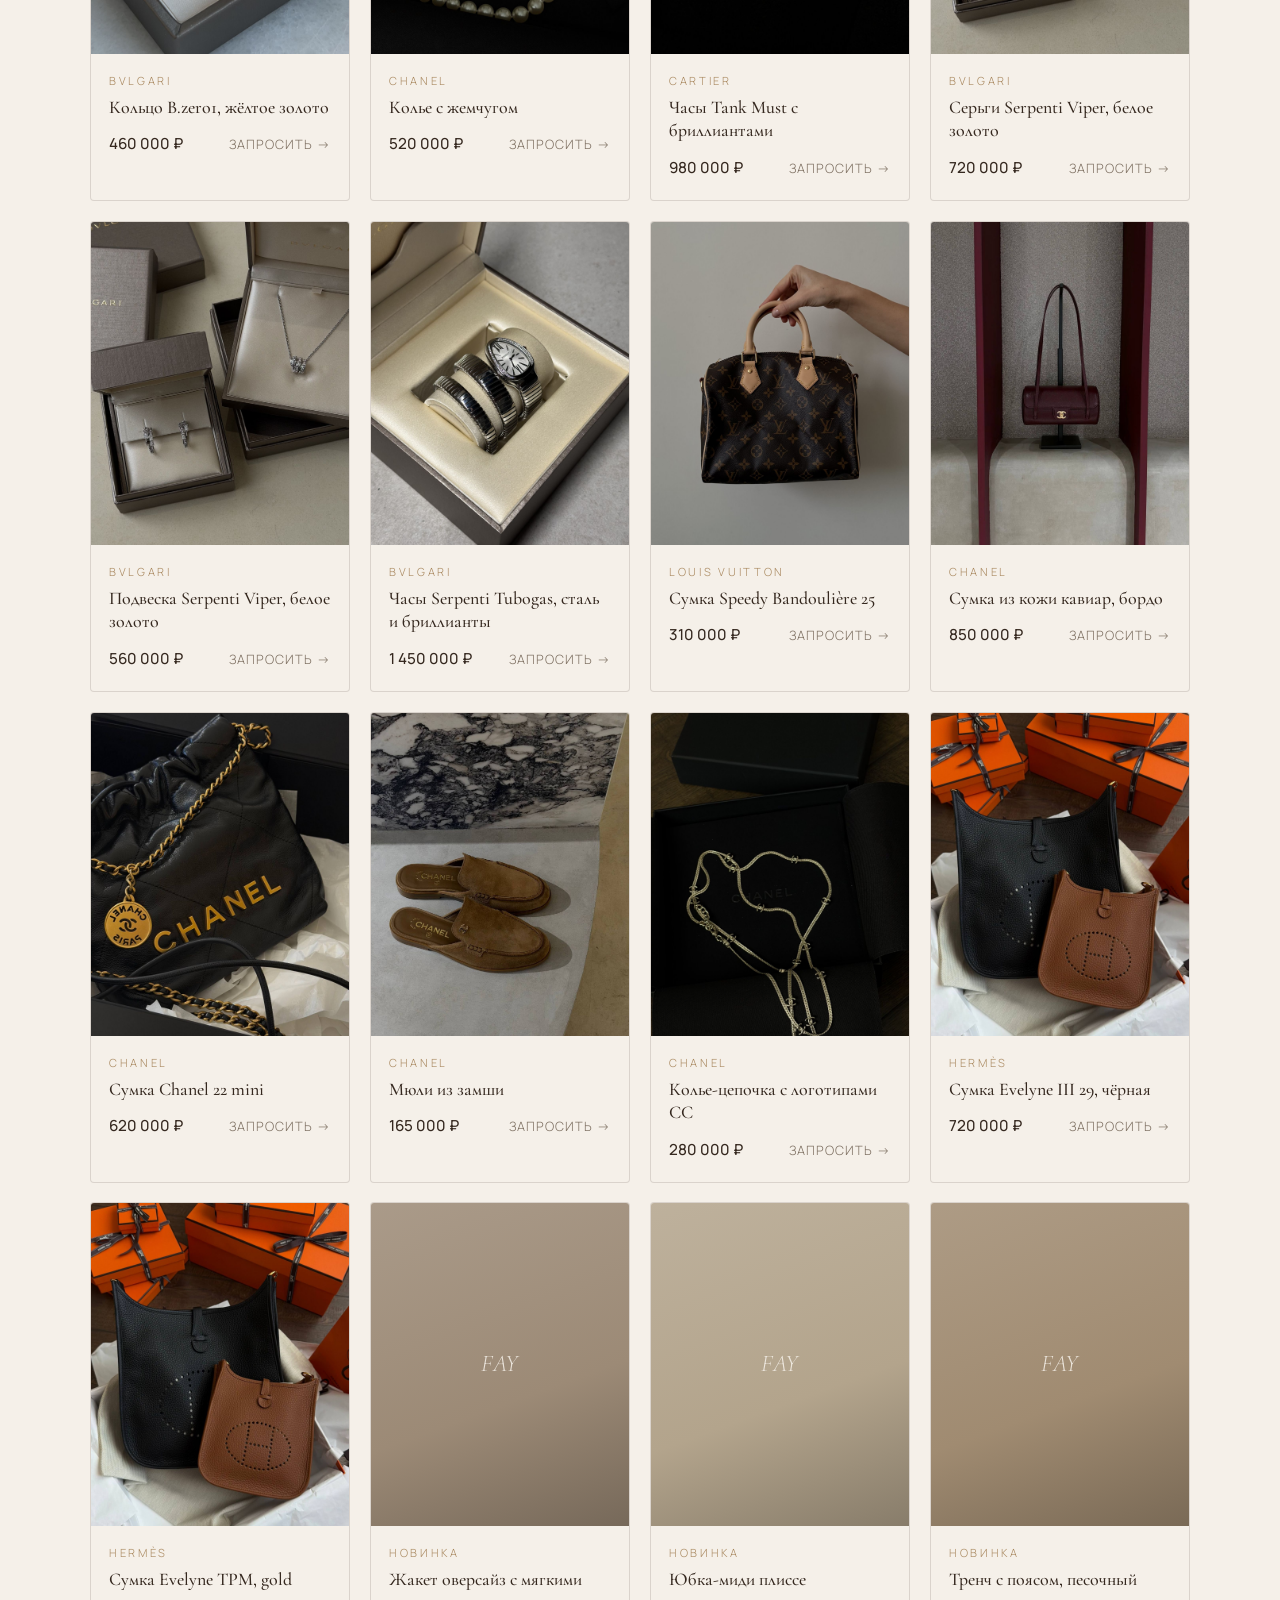
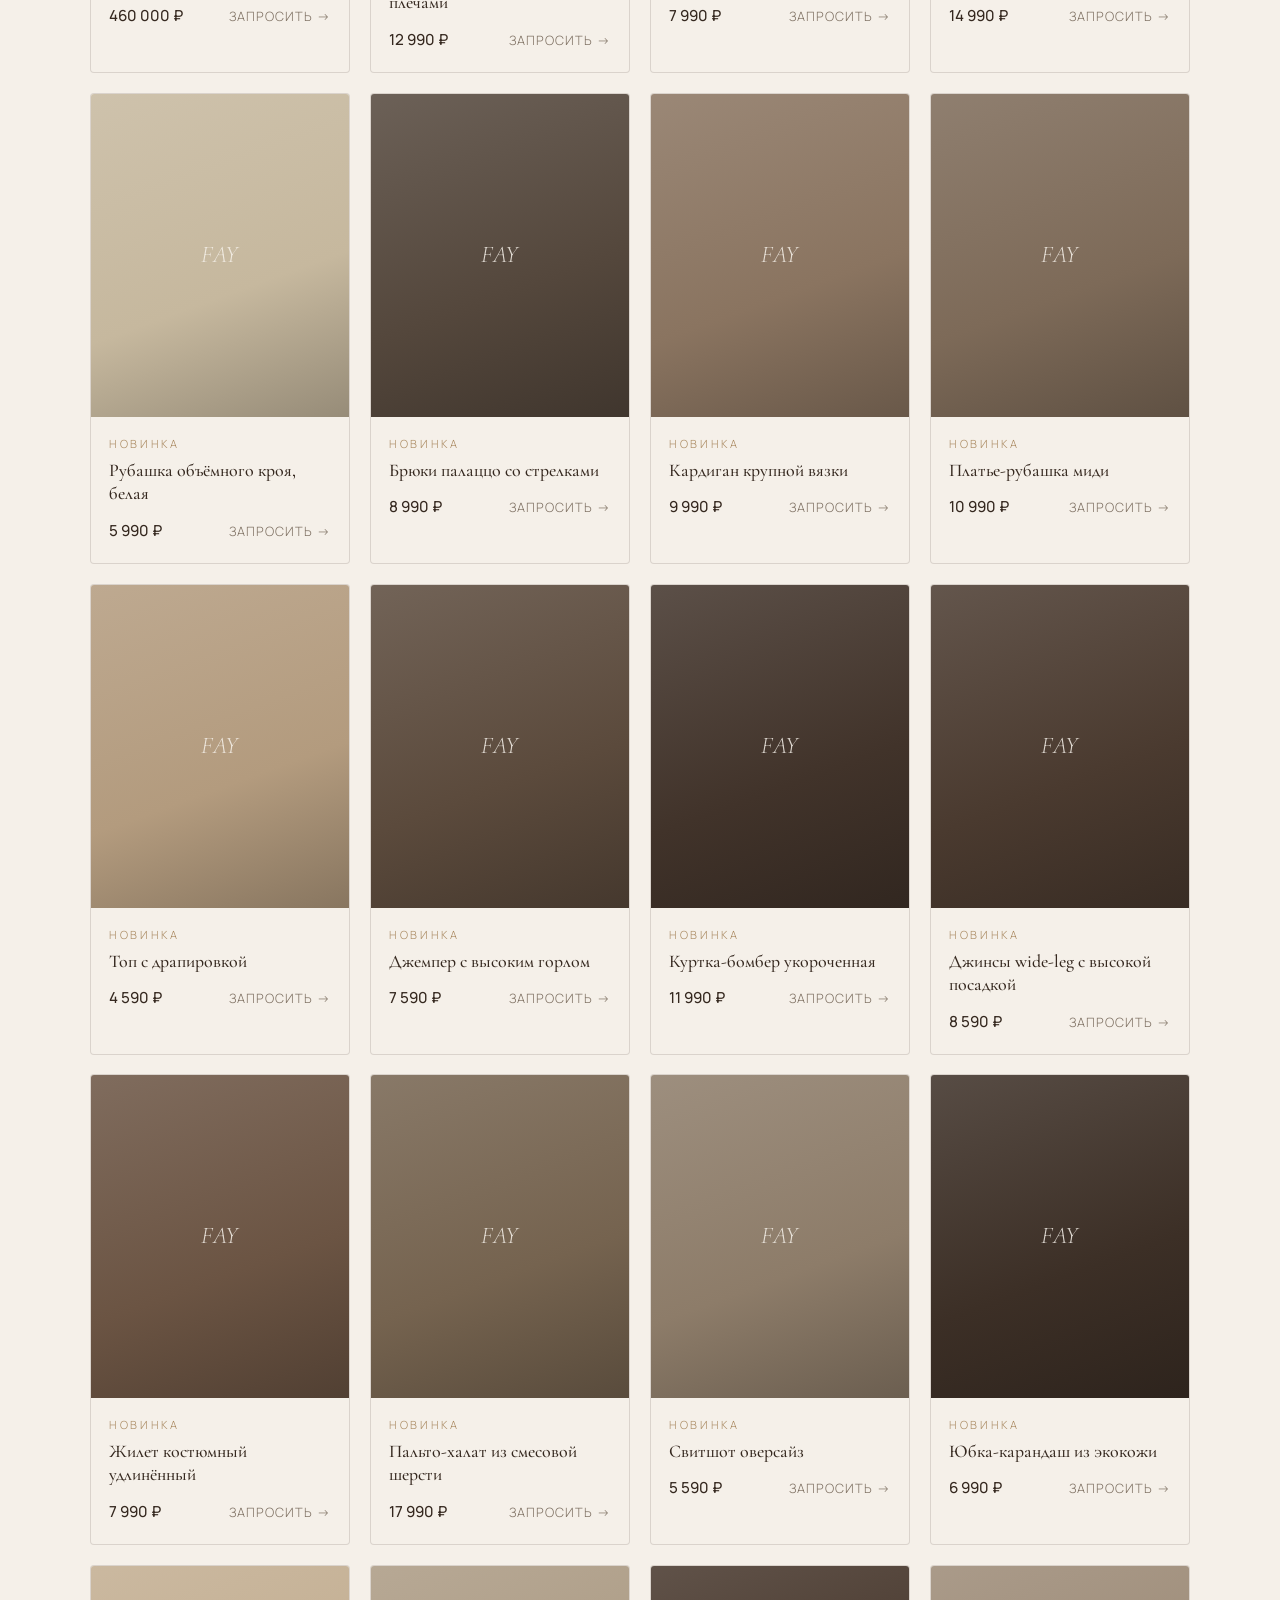
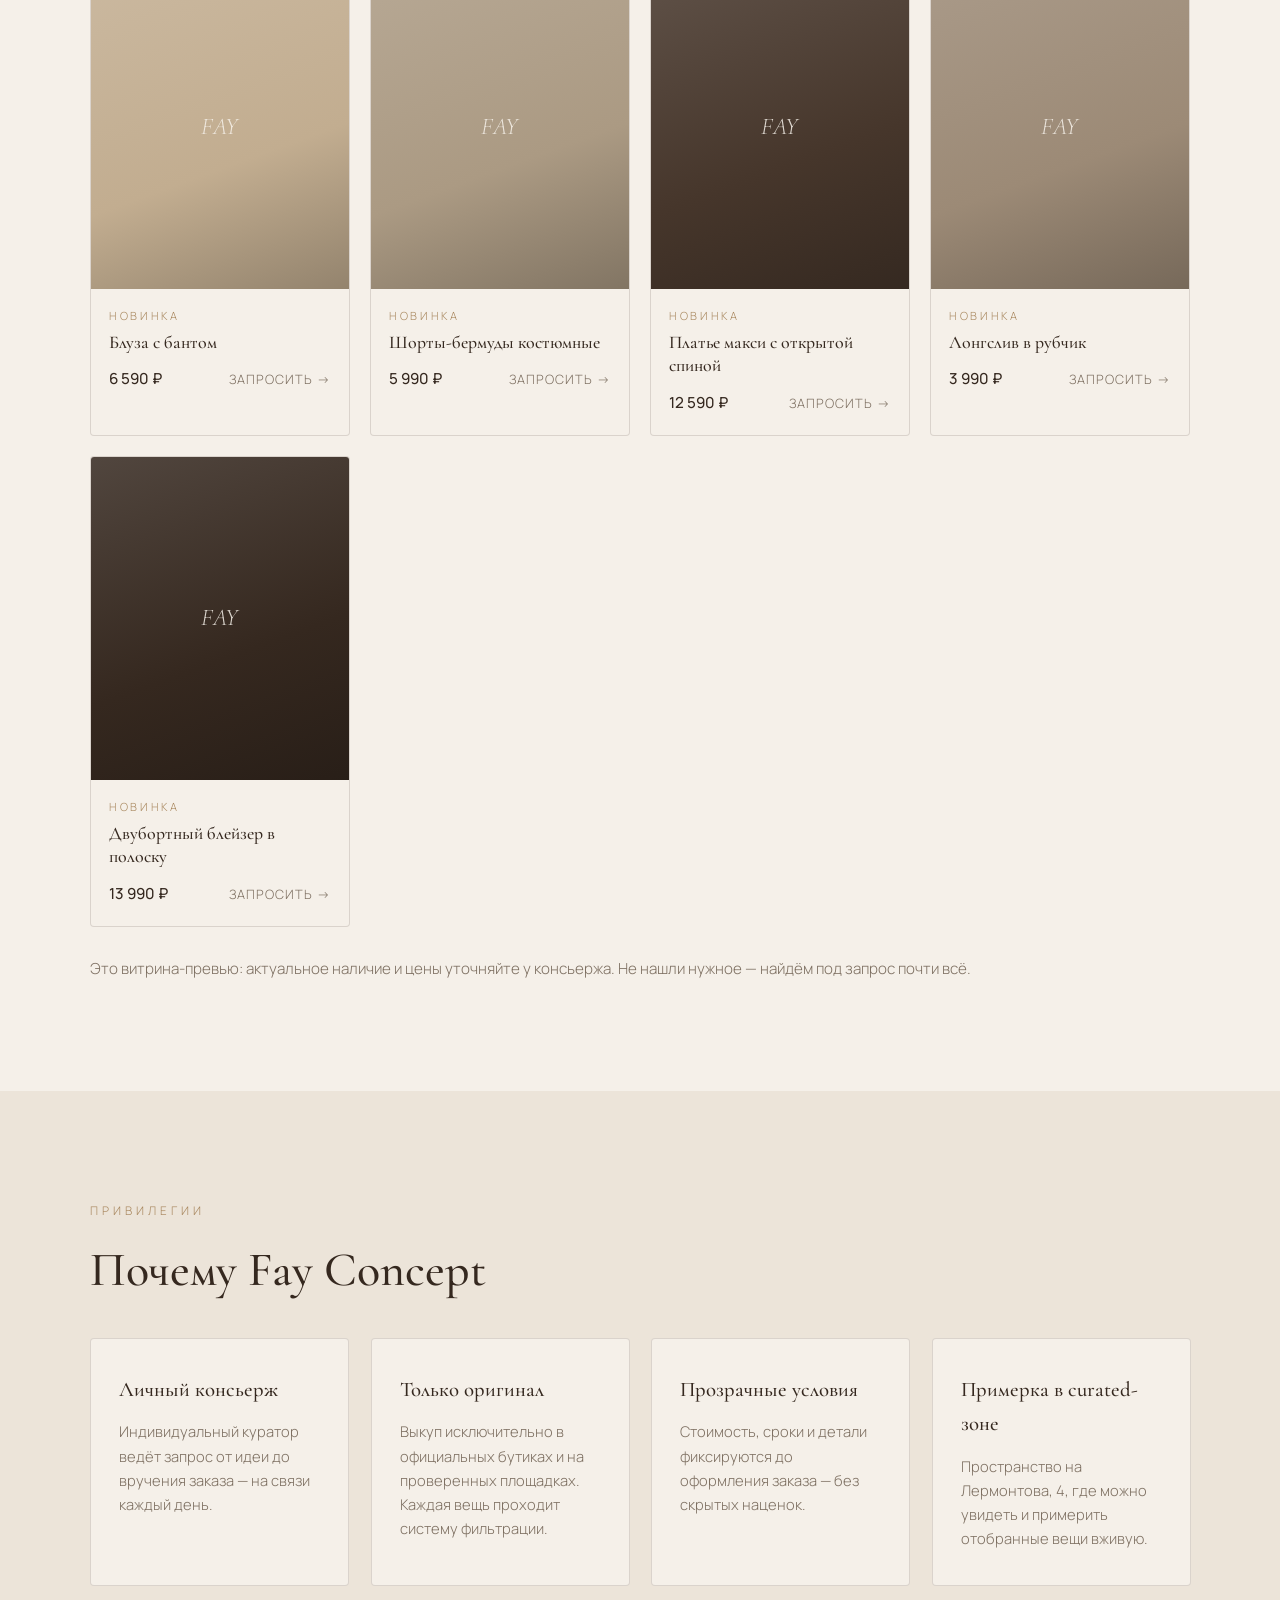
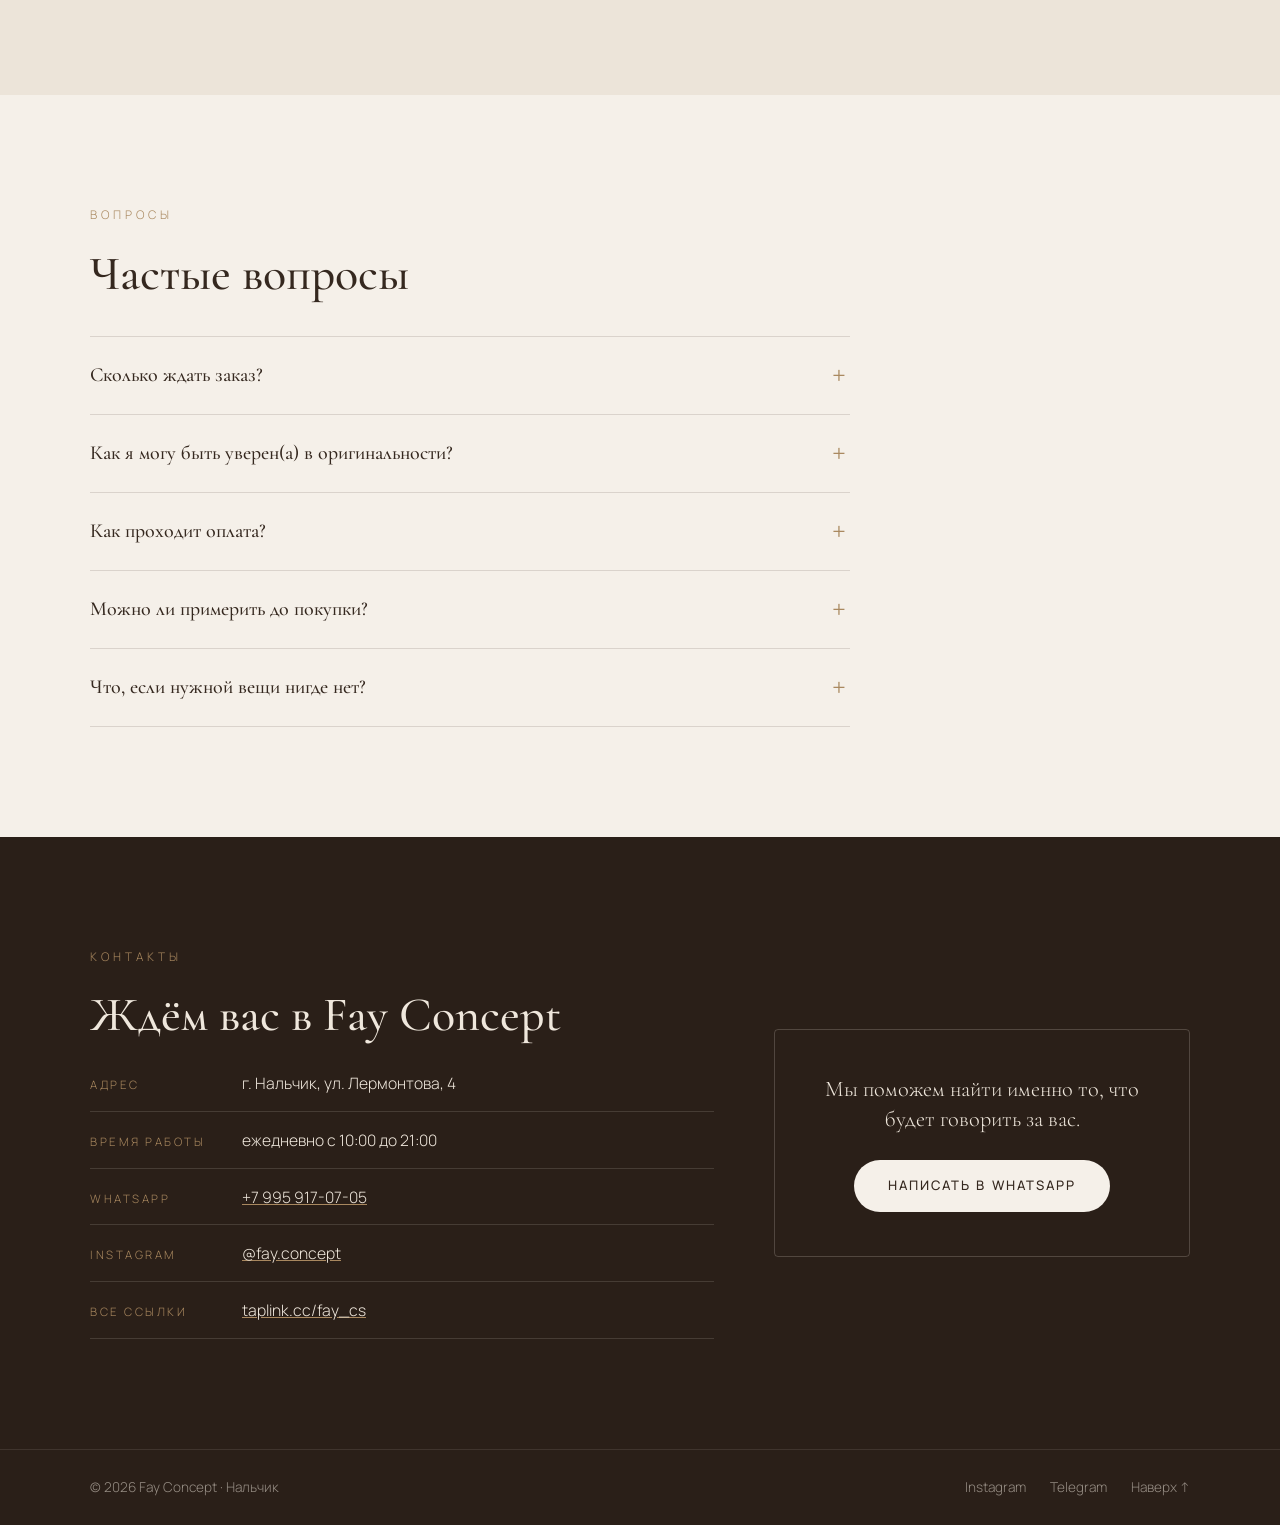
==== commit 928e5fbd: "Make virtual try-on discoverable Add a 'Примерка' link to both navs pointing at #tryon and a bridge " ====
--- a/index.html
+++ b/index.html
@@ -83,6 +83,7 @@
         <li><a href="#about" class="nav__link">Кто мы</a></li>
         <li><a href="#how" class="nav__link">Как это работает</a></li>
         <li><a href="#stylist" class="nav__link">ИИ-стилист</a></li>
+        <li><a href="#tryon" class="nav__link">Примерка</a></li>
         <li><a href="#catalog" class="nav__link">Витрина</a></li>
         <li><a href="collection.html" class="nav__link">Коллекция</a></li>
         <li><a href="#contact" class="nav__link nav__link--btn">Контакты</a></li>
@@ -266,6 +267,7 @@
             <p class="stylist__total" id="result-total"></p>
             <div class="stylist__result-actions">
               <a href="#" class="btn btn--primary" id="result-wa" target="_blank" rel="noopener">Отправить консьержу в WhatsApp</a>
+              <a href="#tryon" class="btn btn--ghost">Примерить на своём фото ↓</a>
               <button class="btn btn--ghost" id="result-restart">Пройти ещё раз</button>
             </div>
           </div>
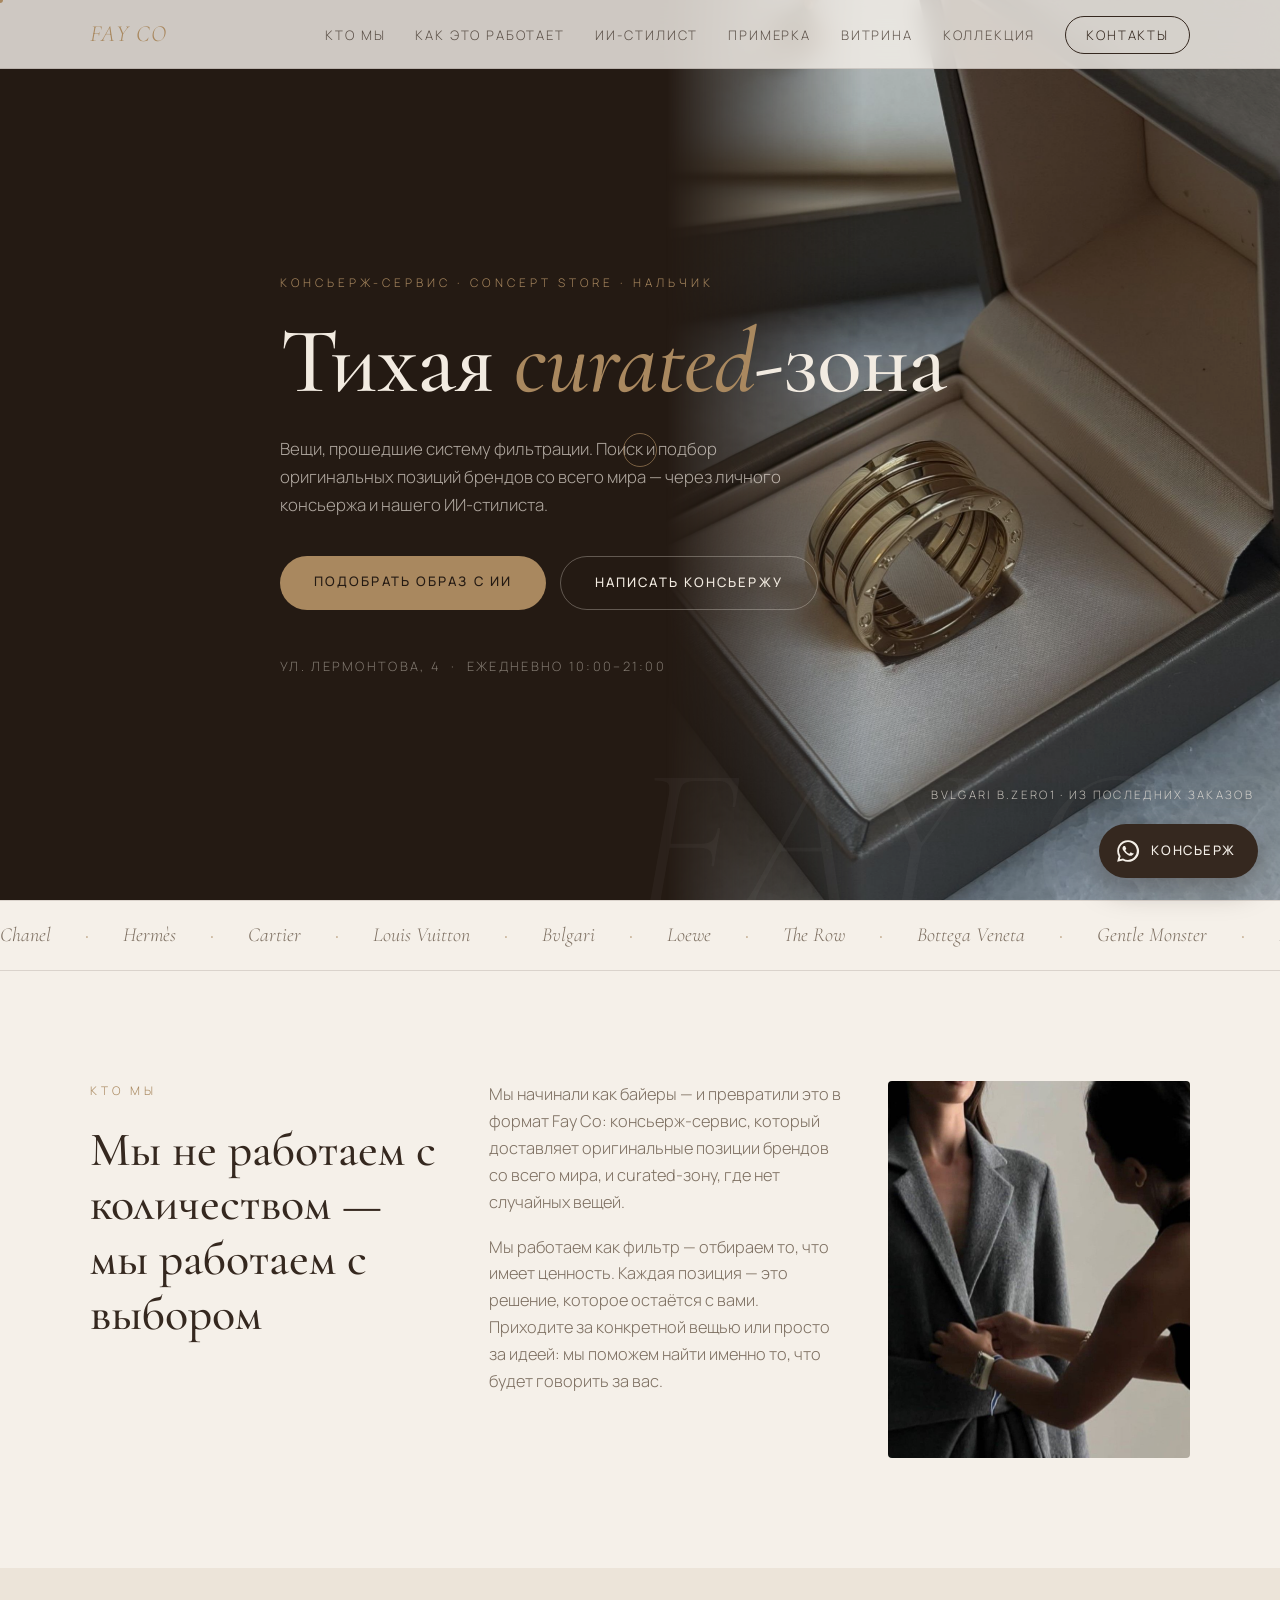
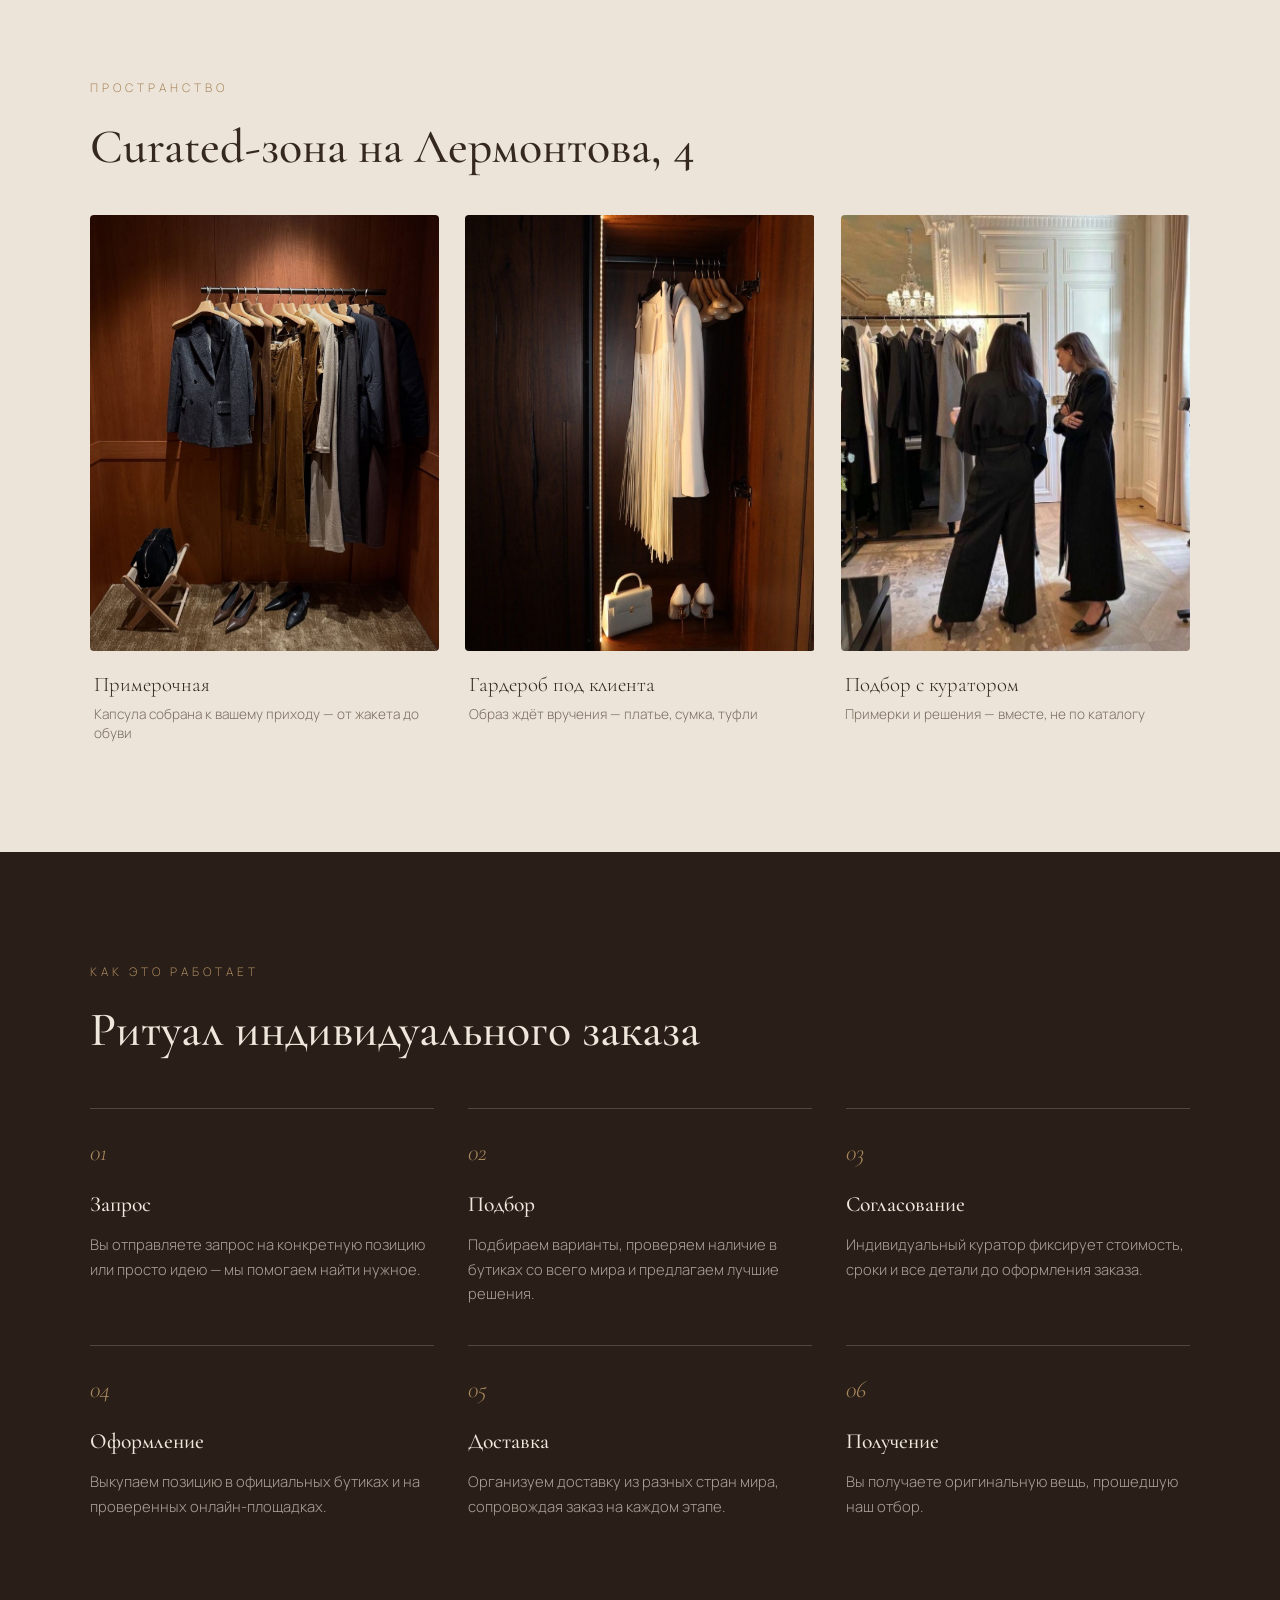
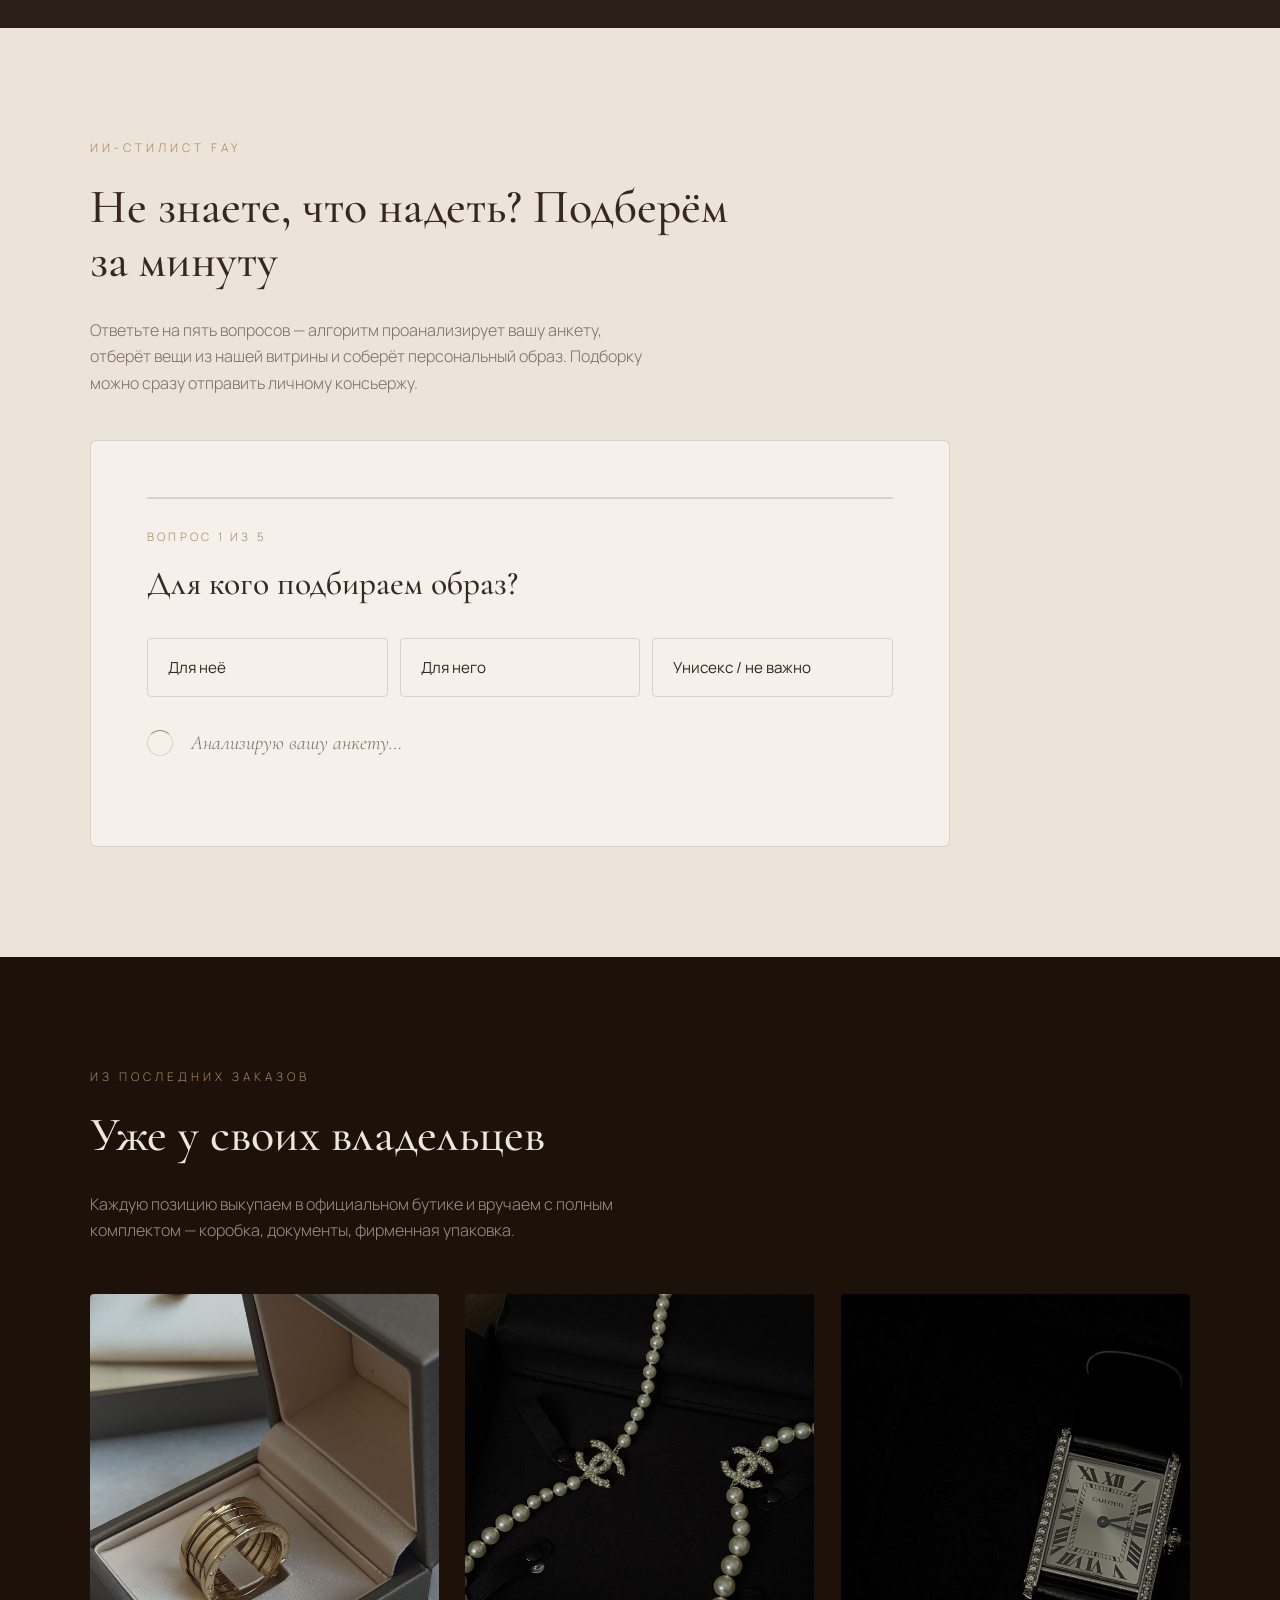
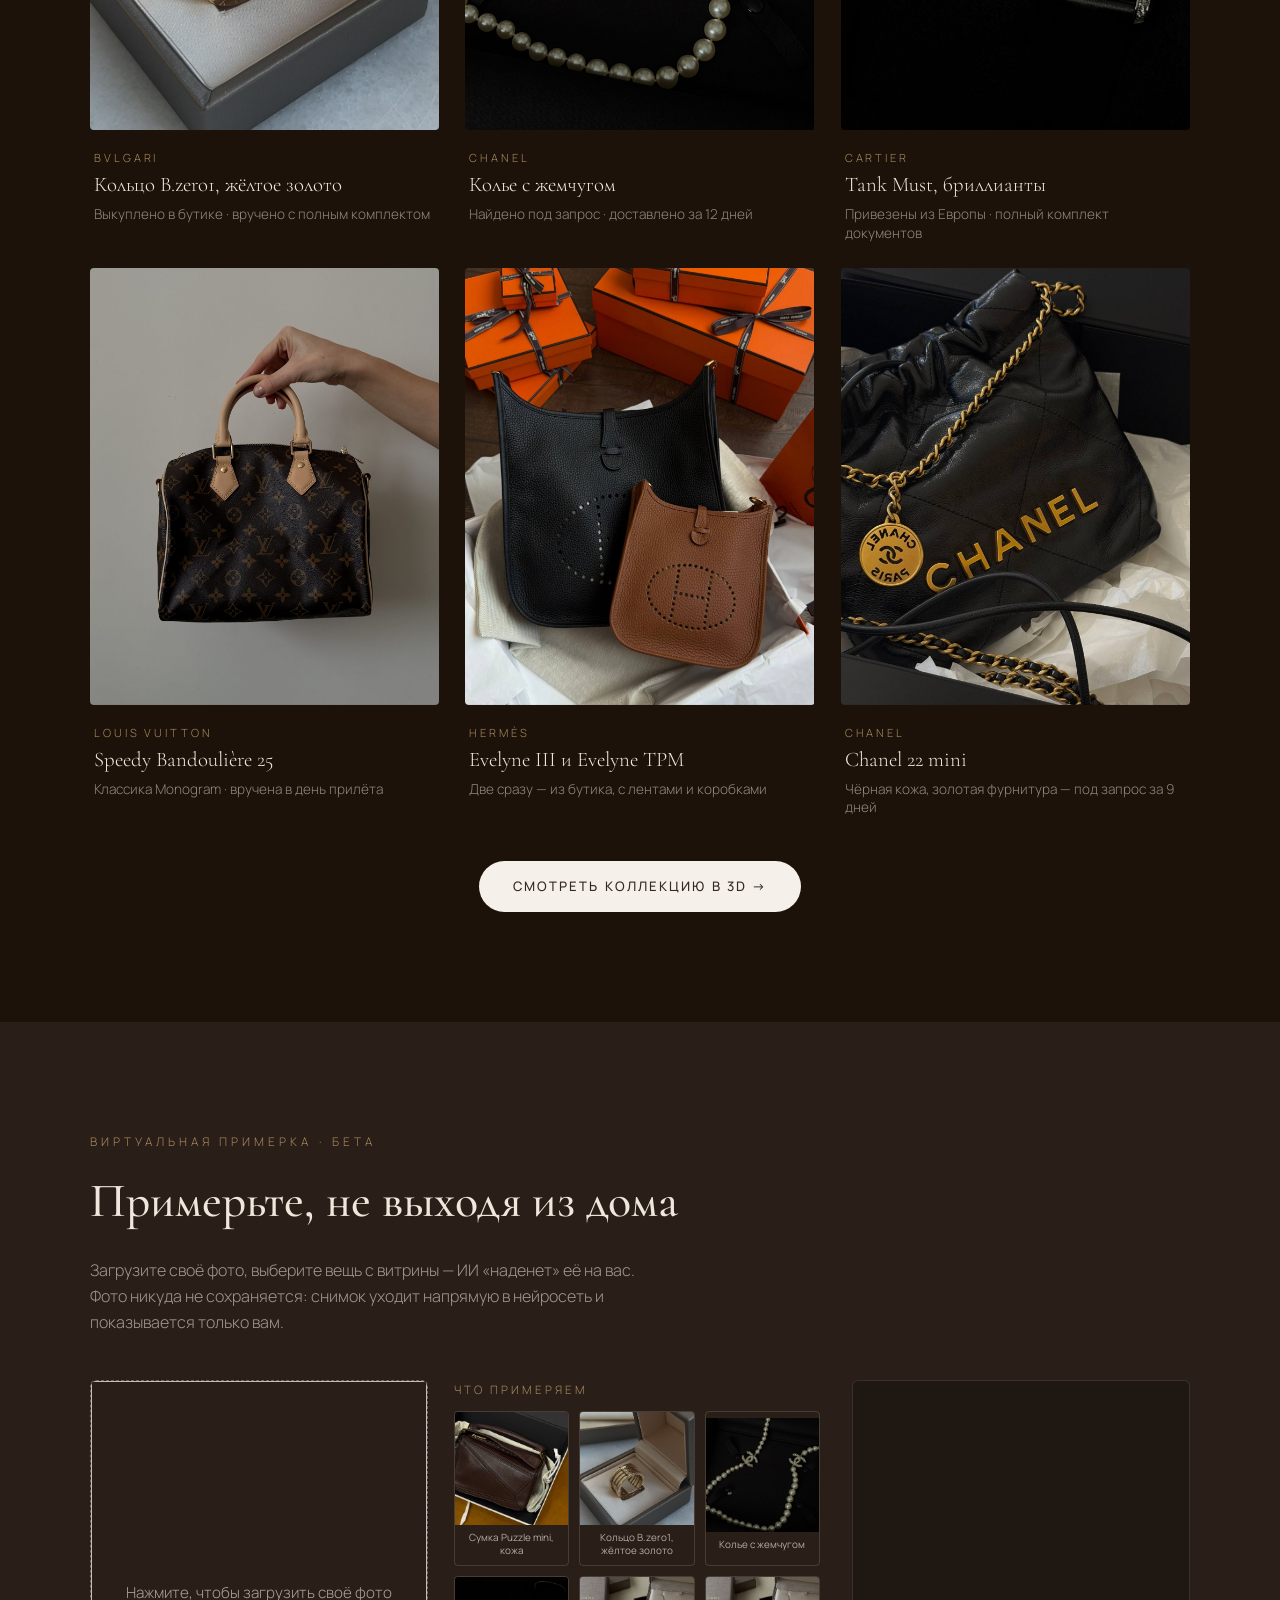
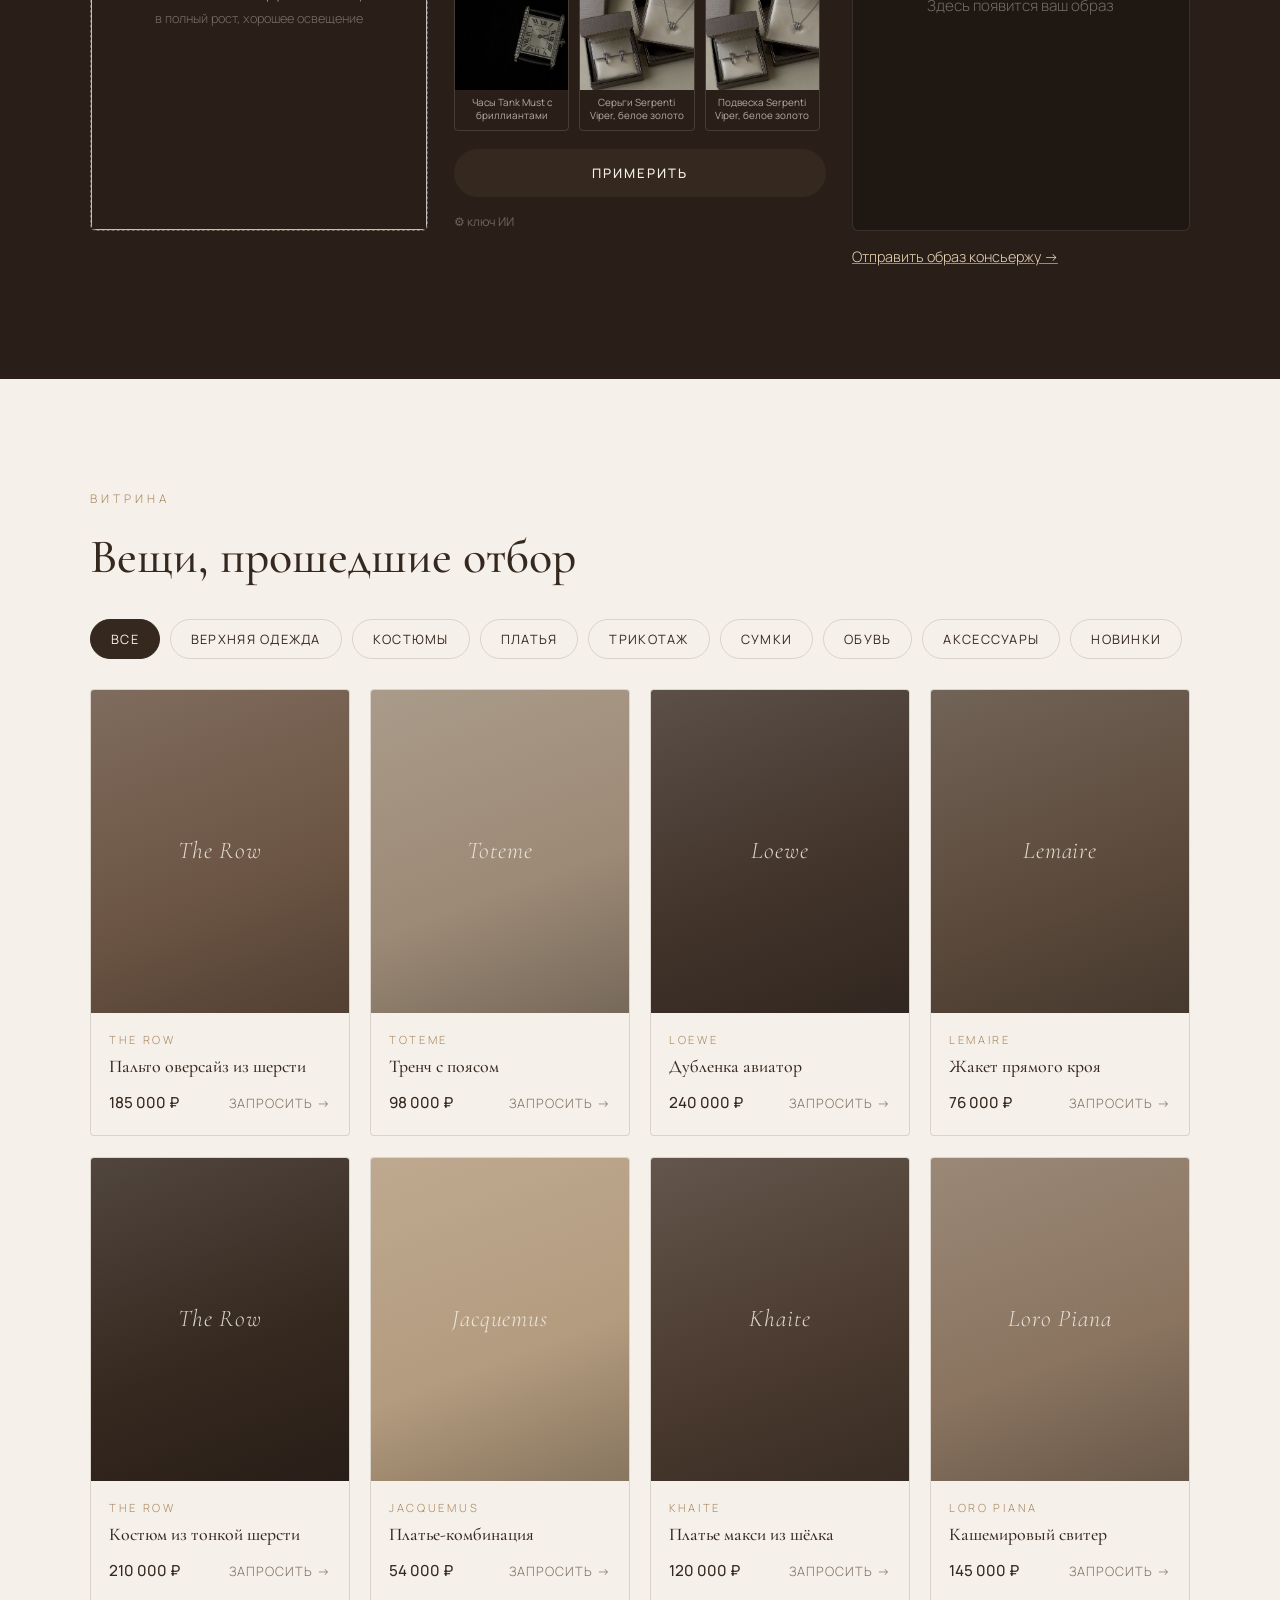
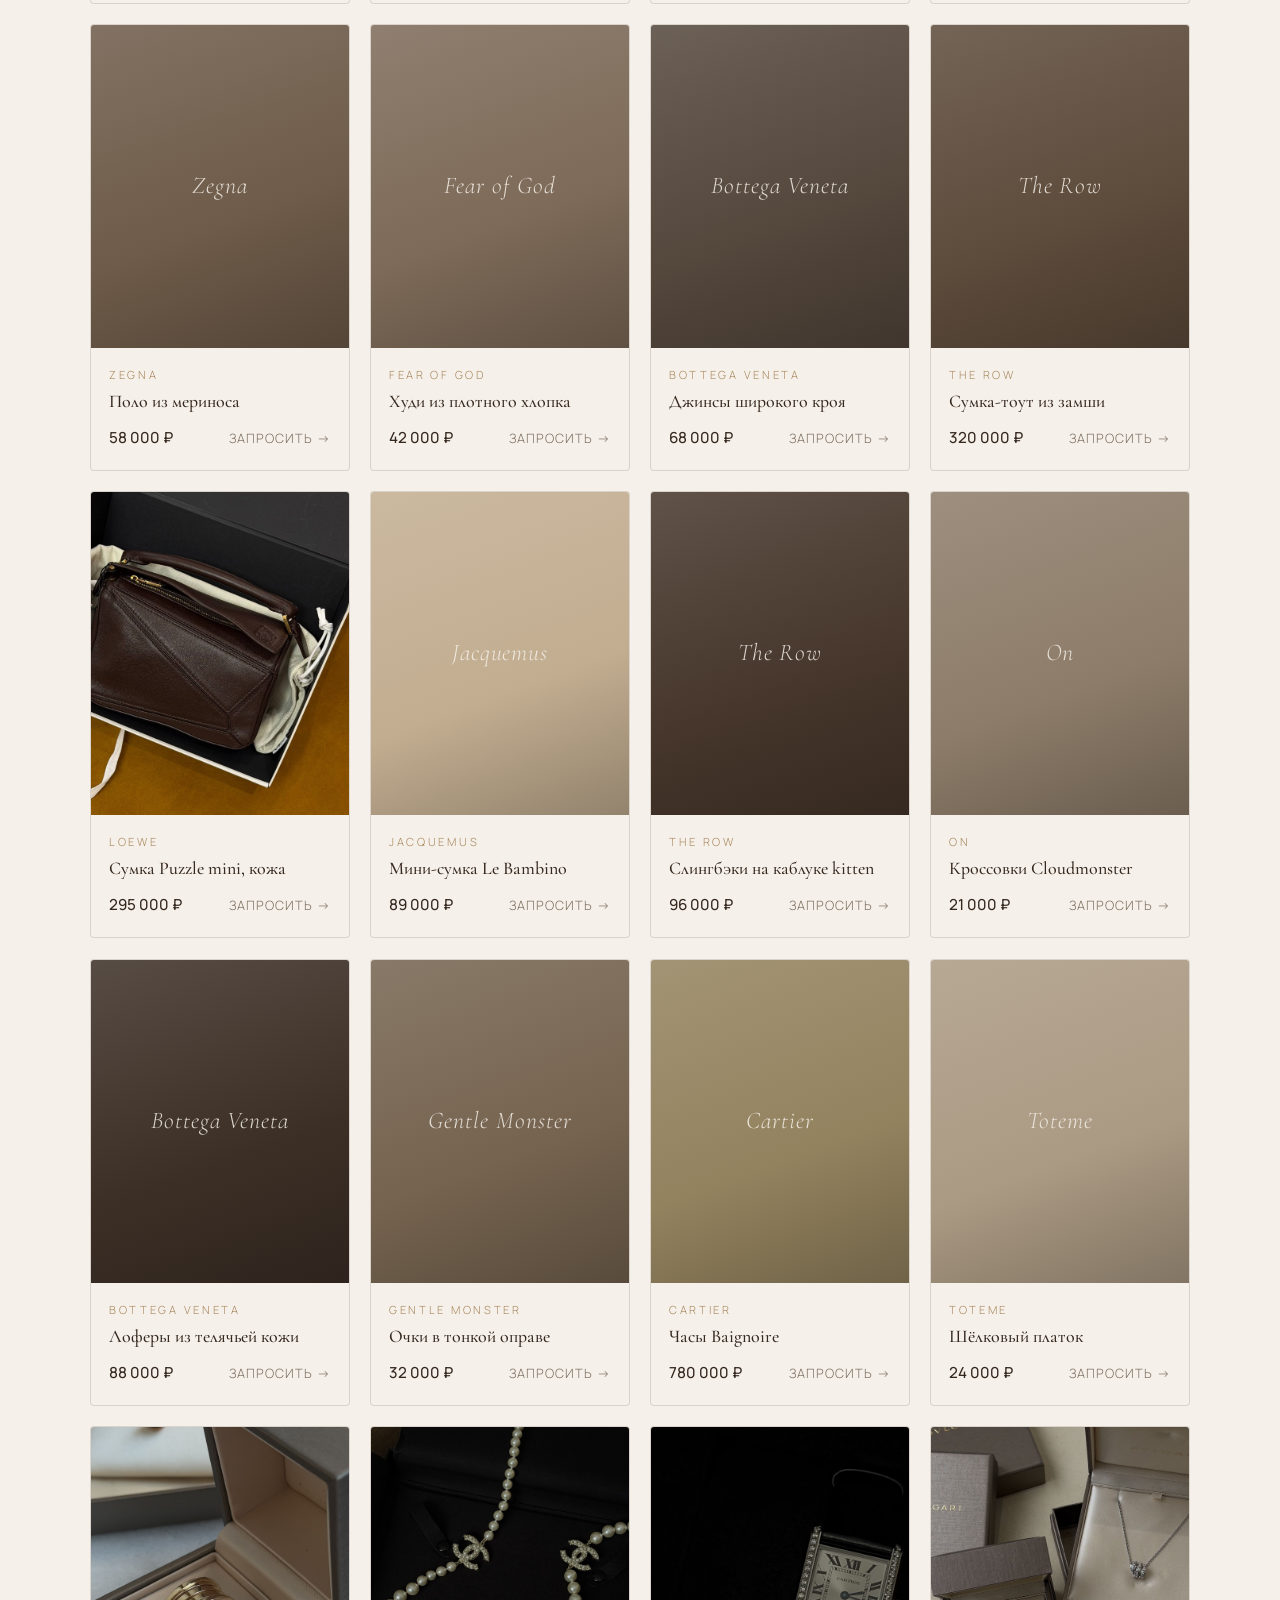
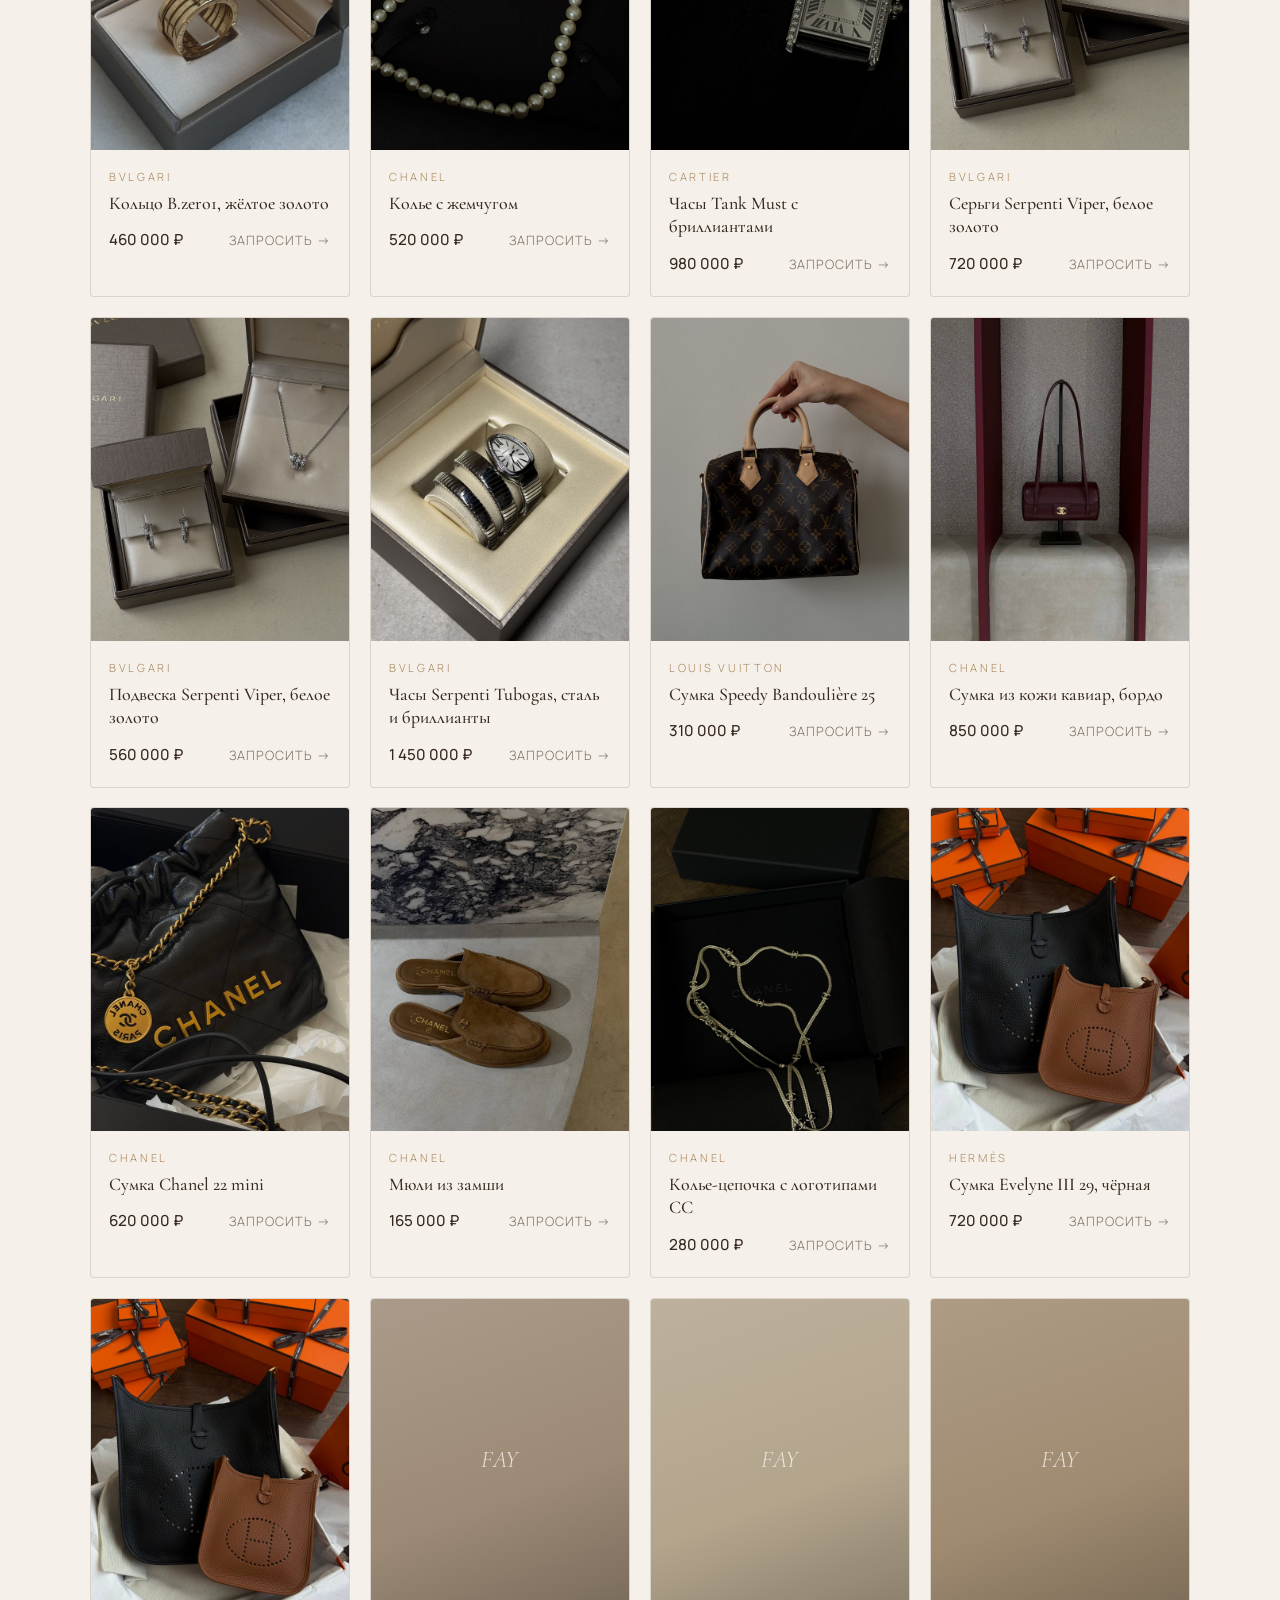
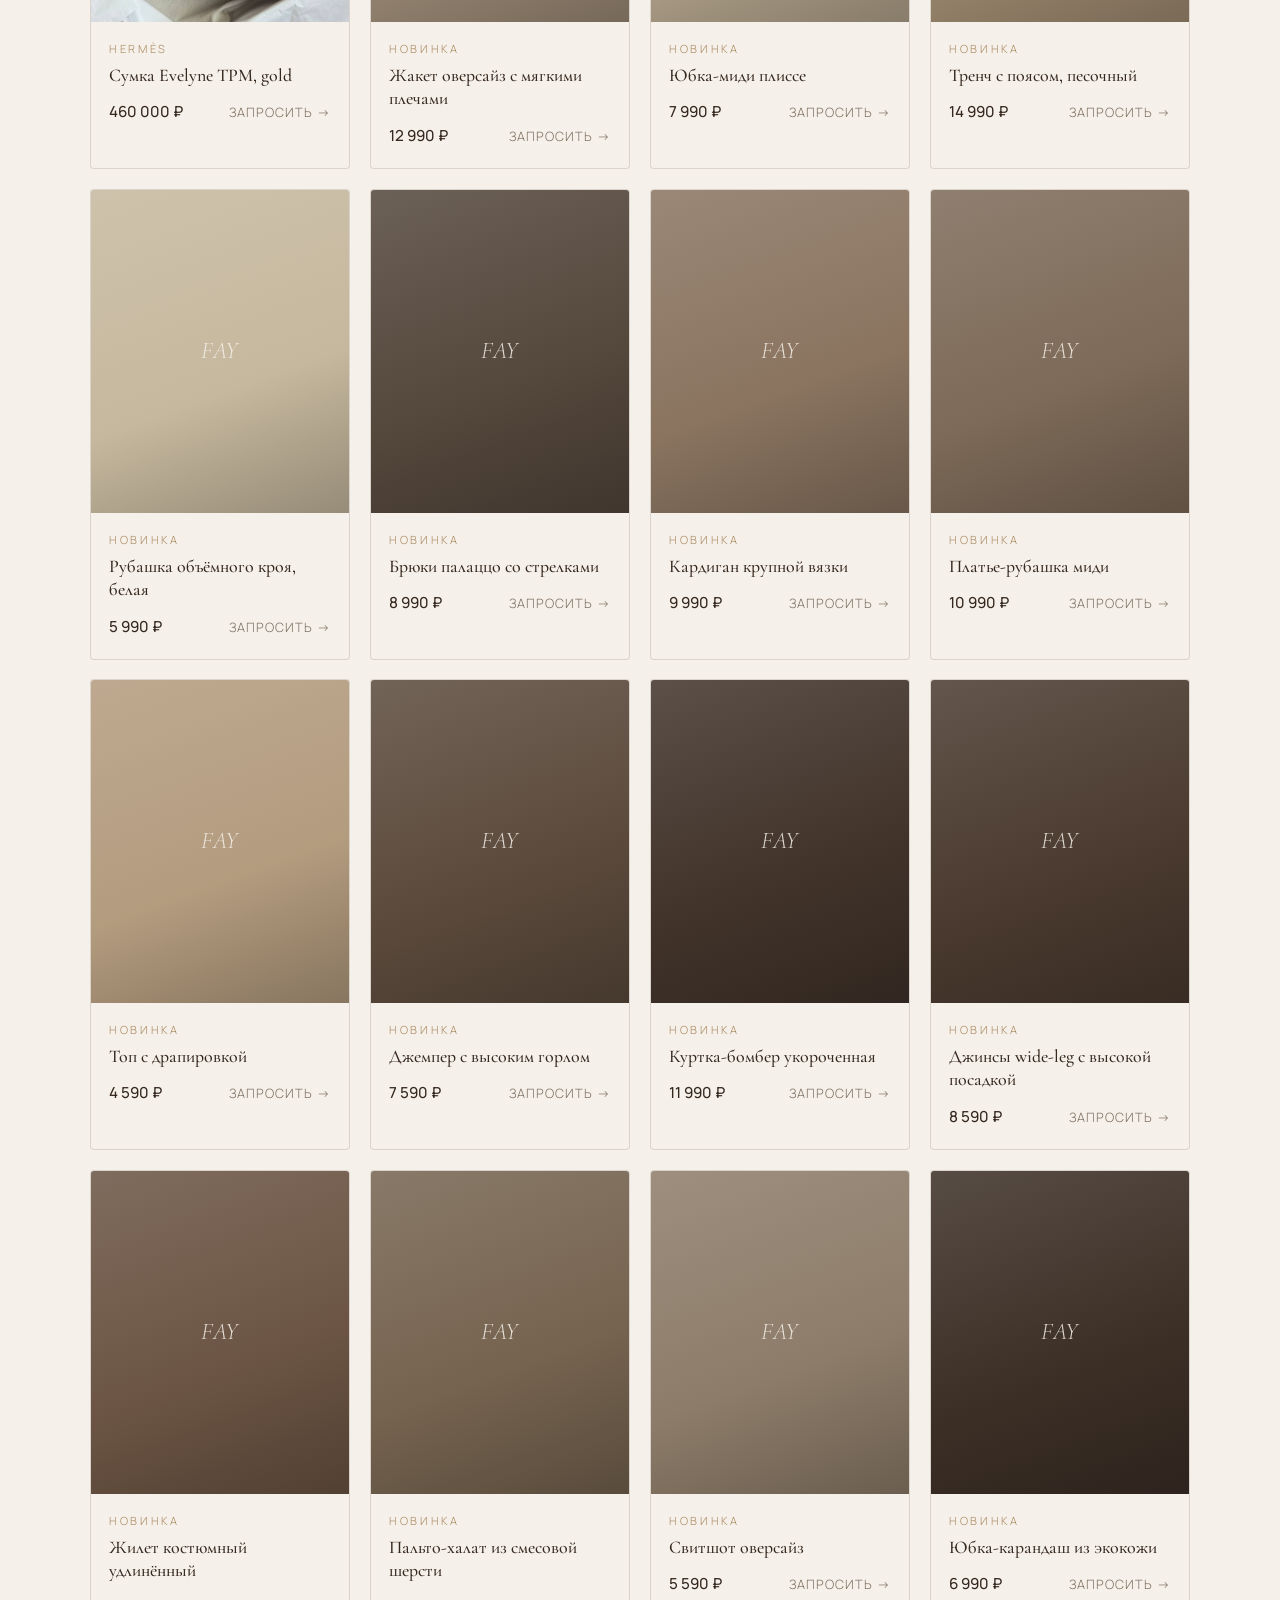
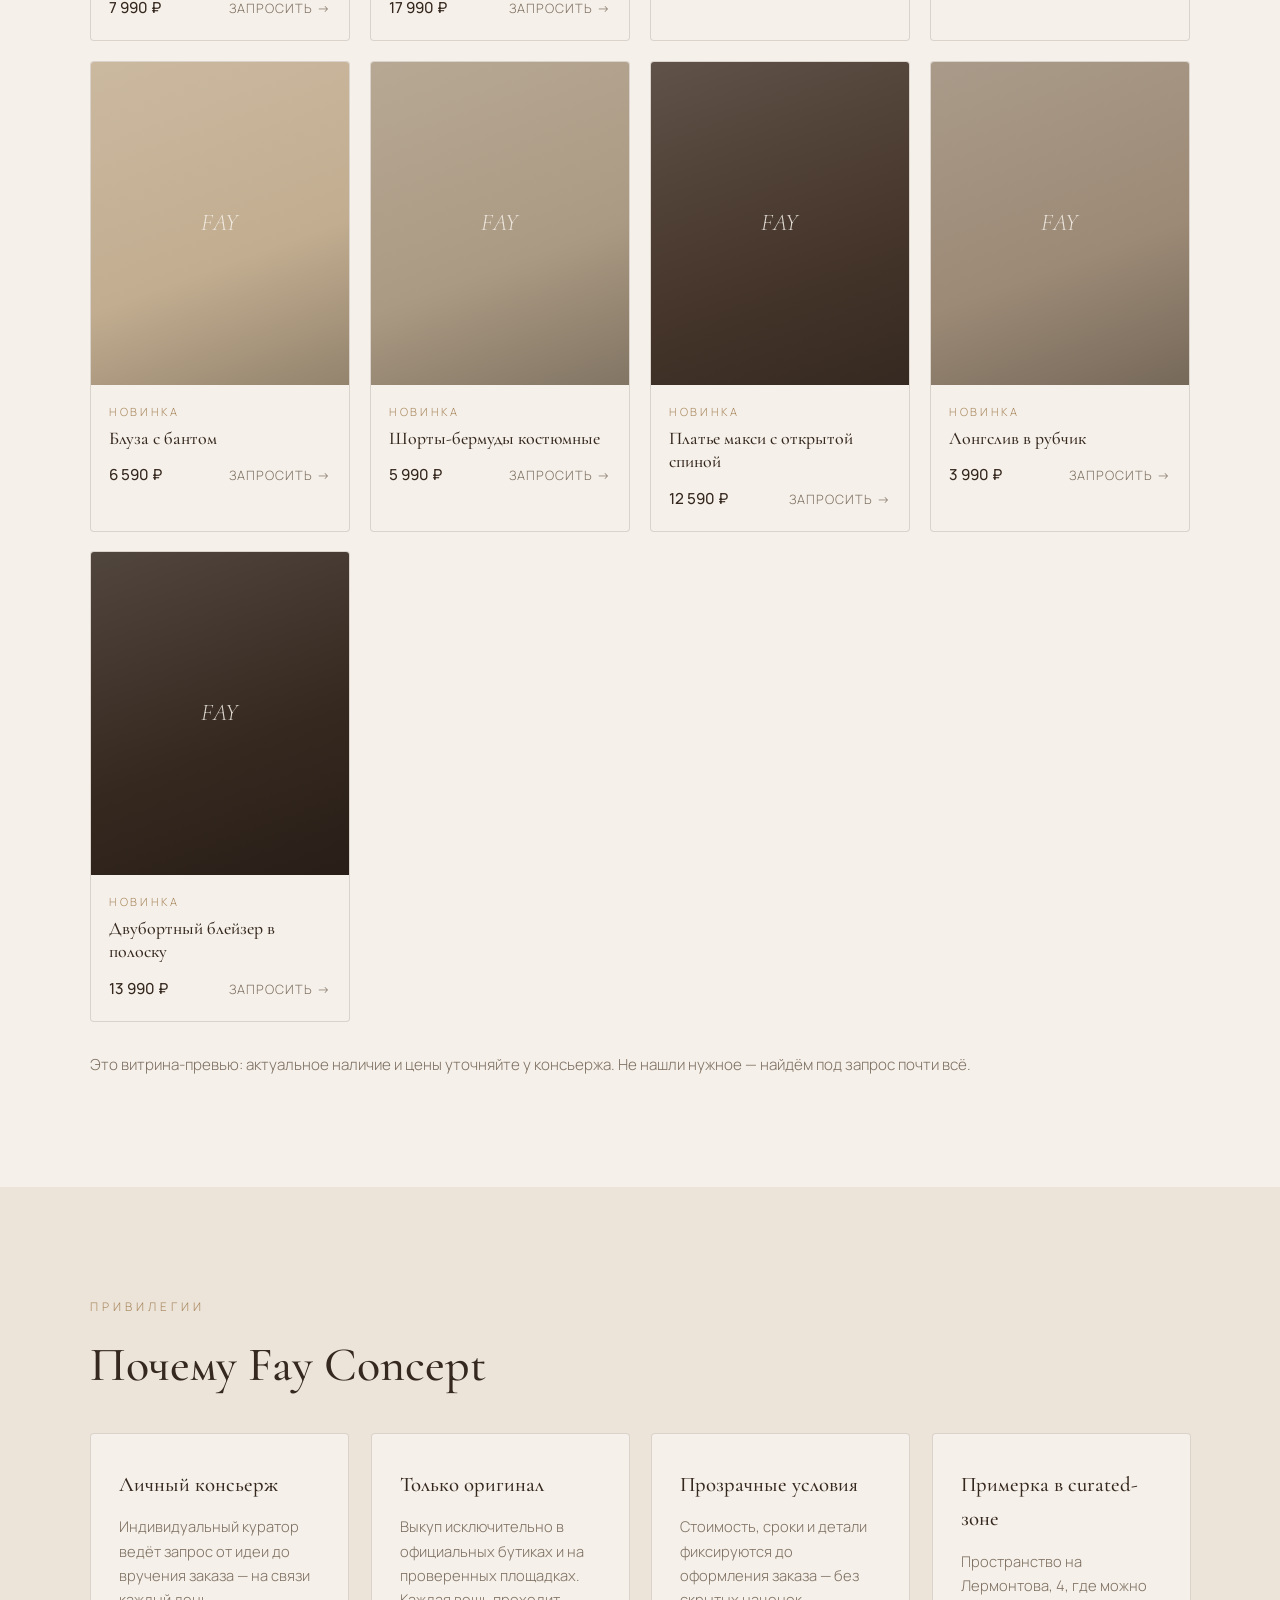
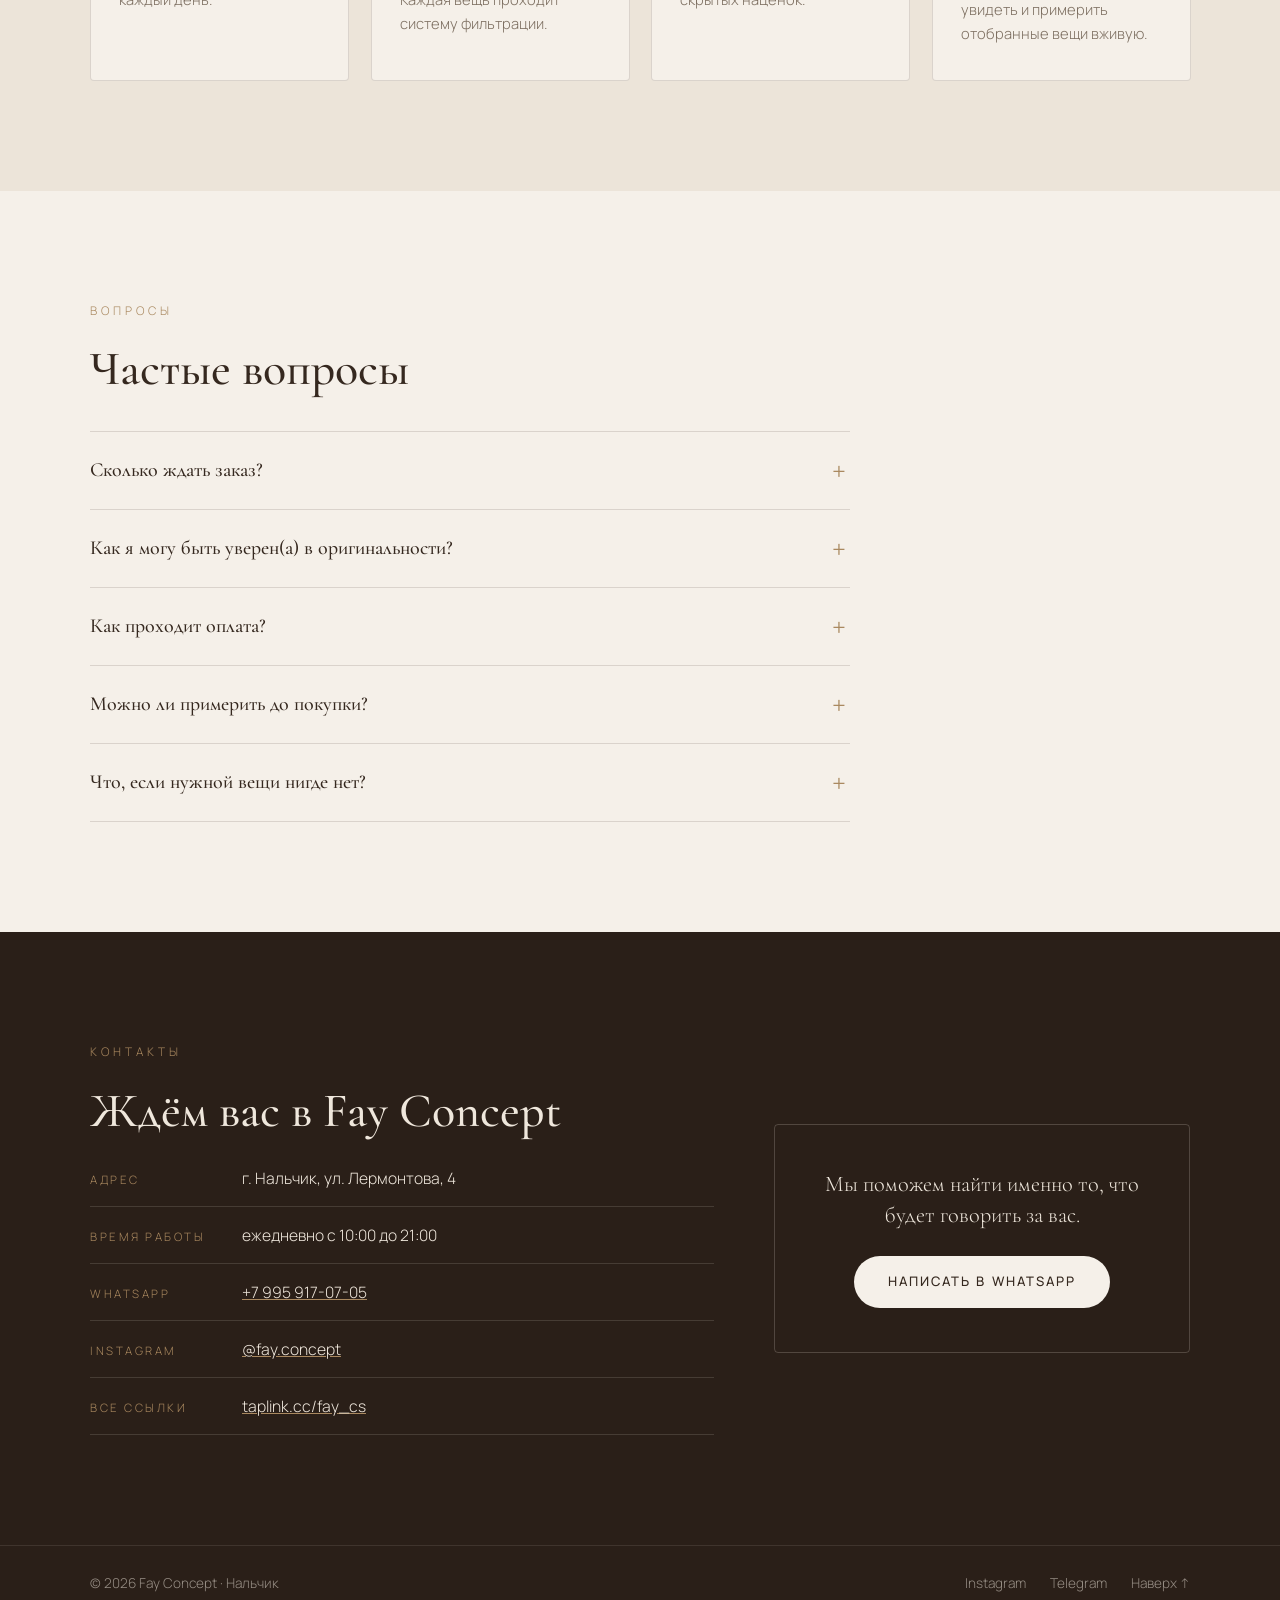
==== commit b47fb834: "Add a prominent 3D collection button on the main page The collection page was reachable only via the" ====
--- a/index.html
+++ b/index.html
@@ -347,6 +347,9 @@
             </figcaption>
           </figure>
         </div>
+        <div class="orders__more reveal">
+          <a href="collection.html" class="btn btn--light">Смотреть коллекцию в 3D →</a>
+        </div>
       </div>
     </section>
 
--- a/styles.css
+++ b/styles.css
@@ -1392,3 +1392,5 @@
 @media (prefers-reduced-motion: reduce) {
   #preloader { display: none; }
 }
+
+.orders__more { text-align: center; margin-top: 44px; }
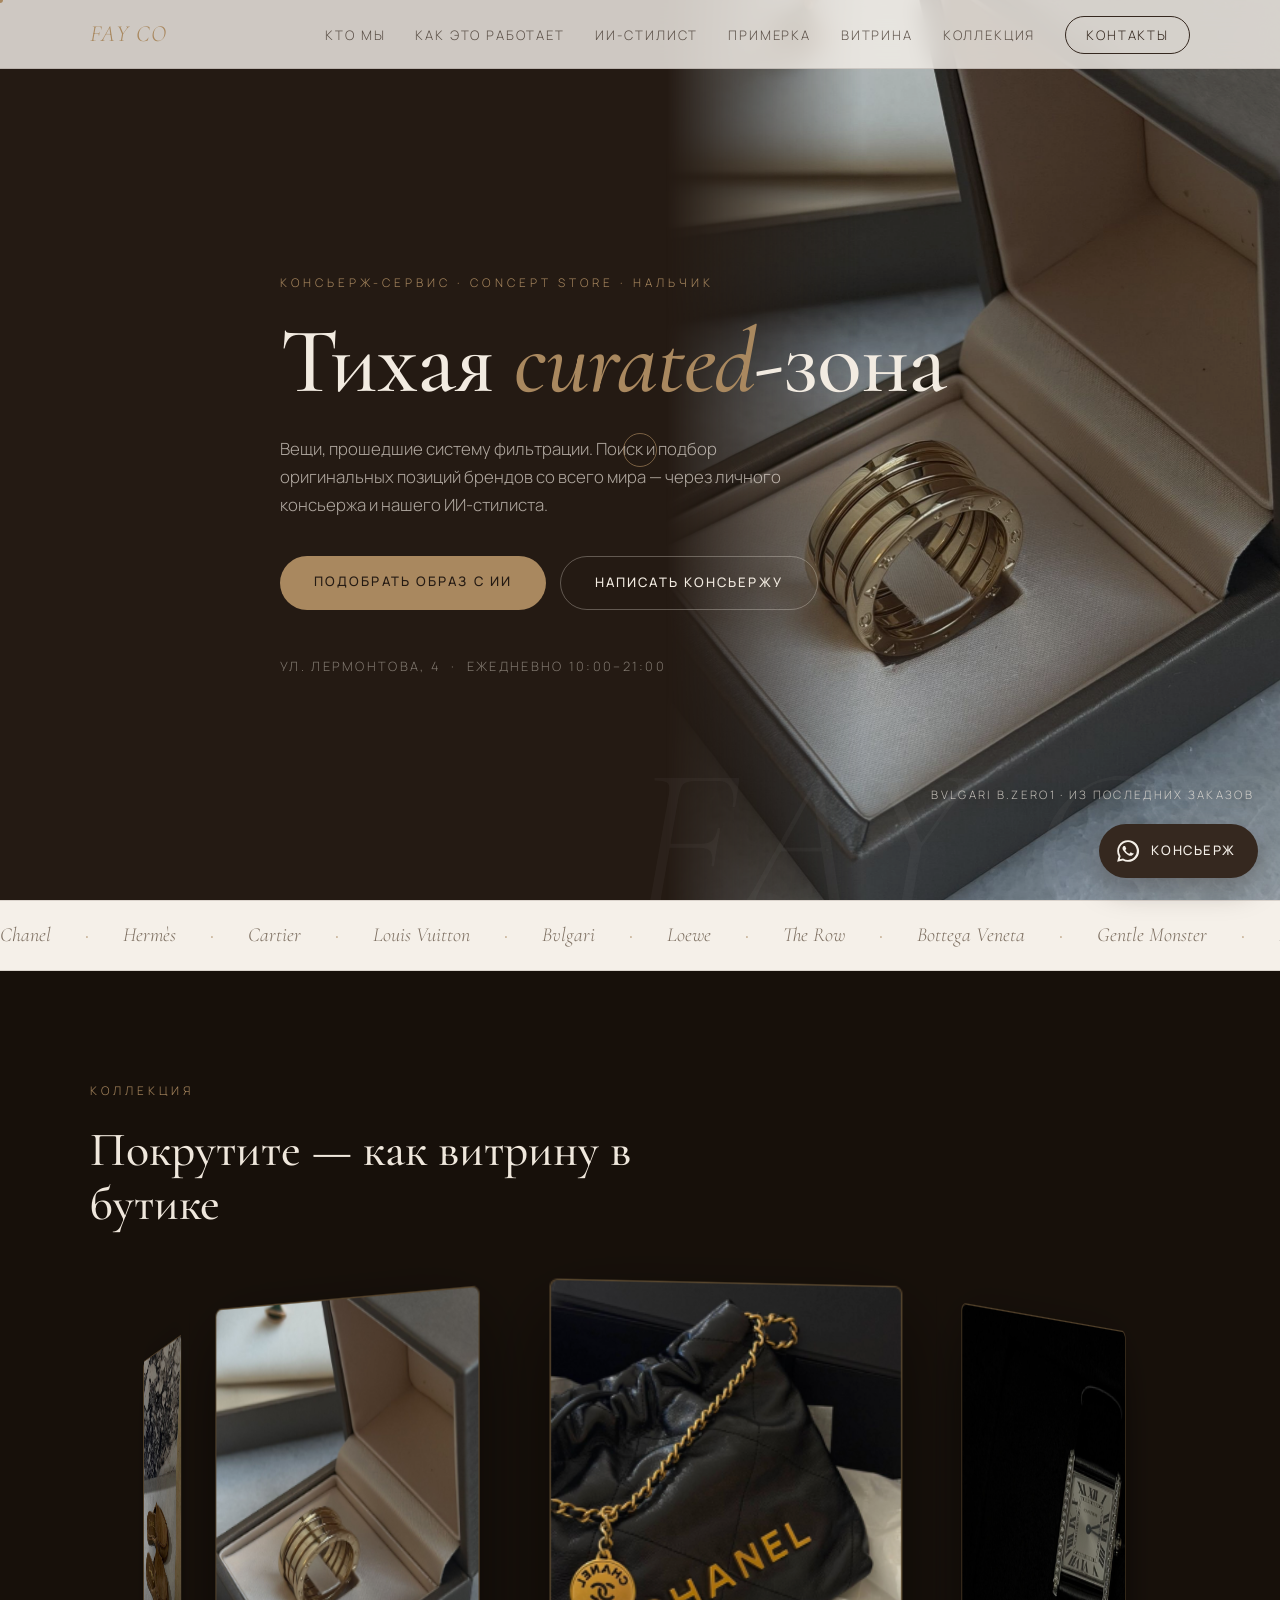
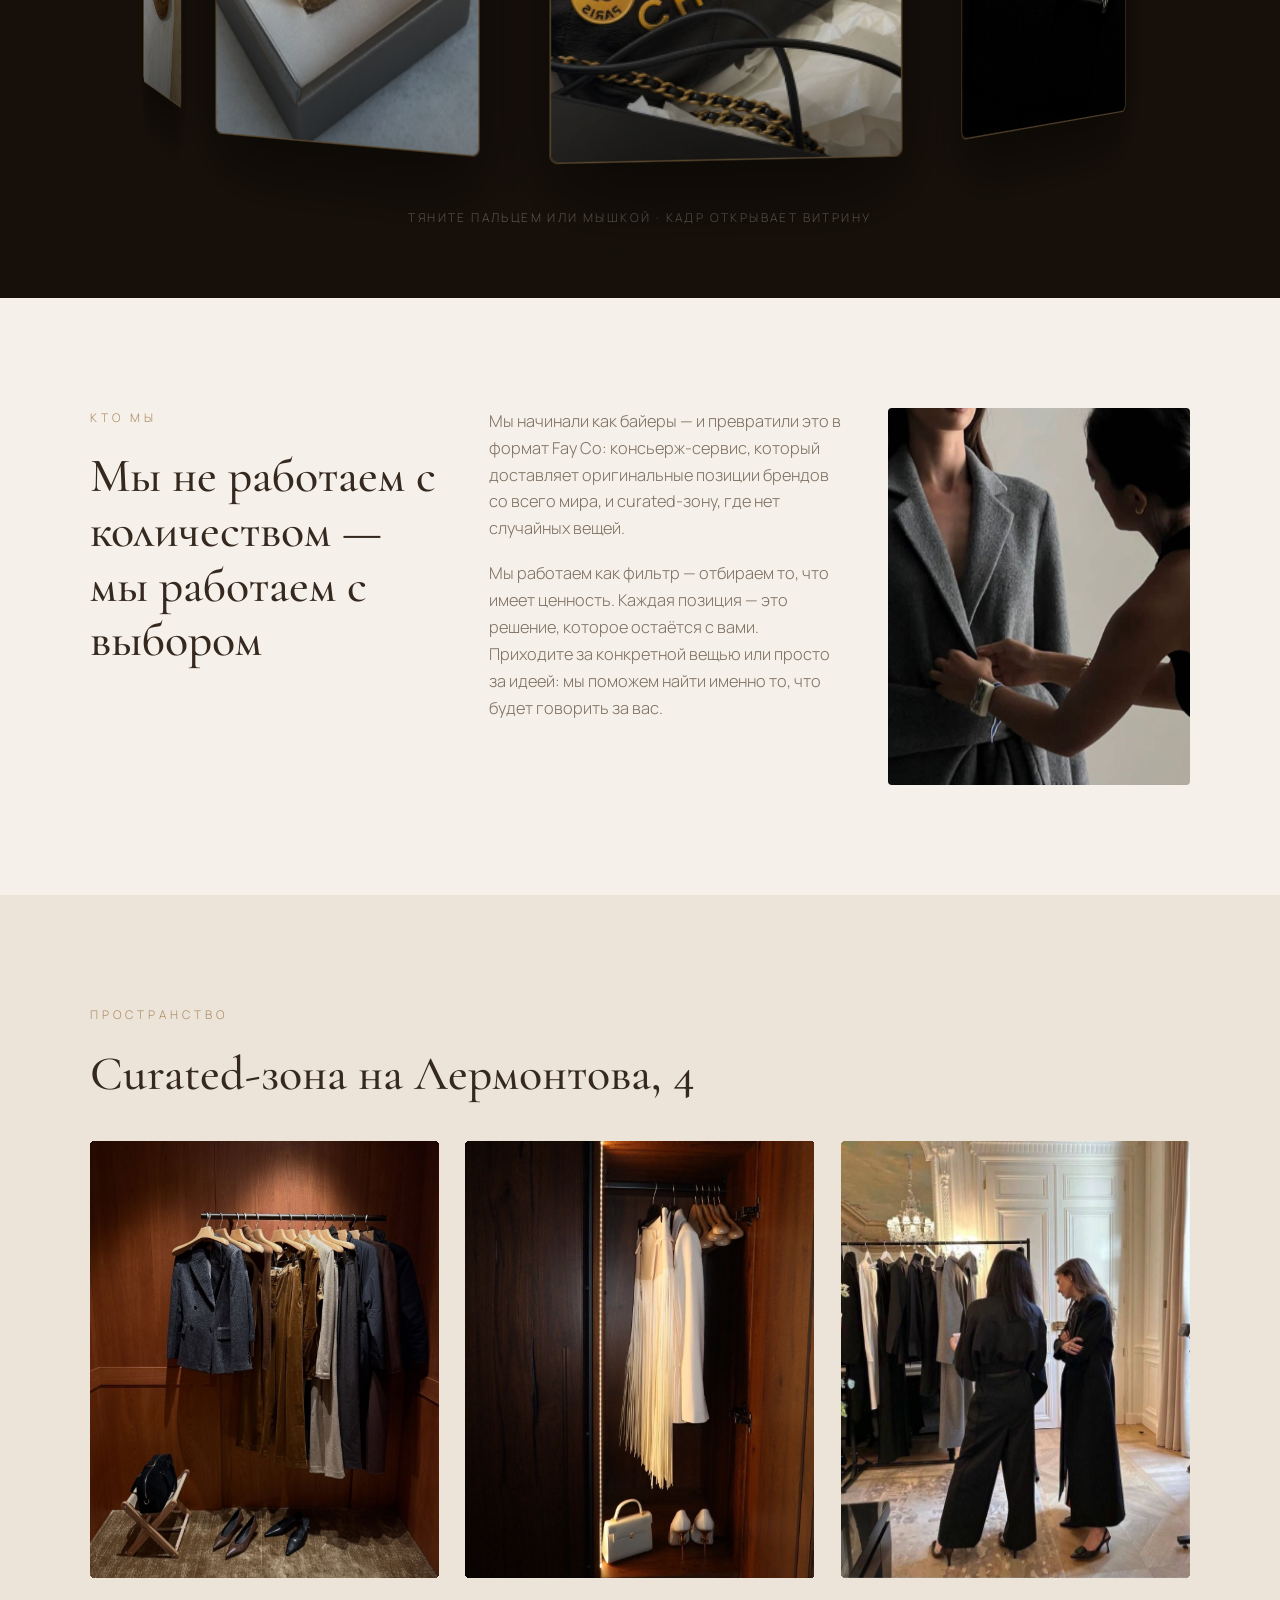
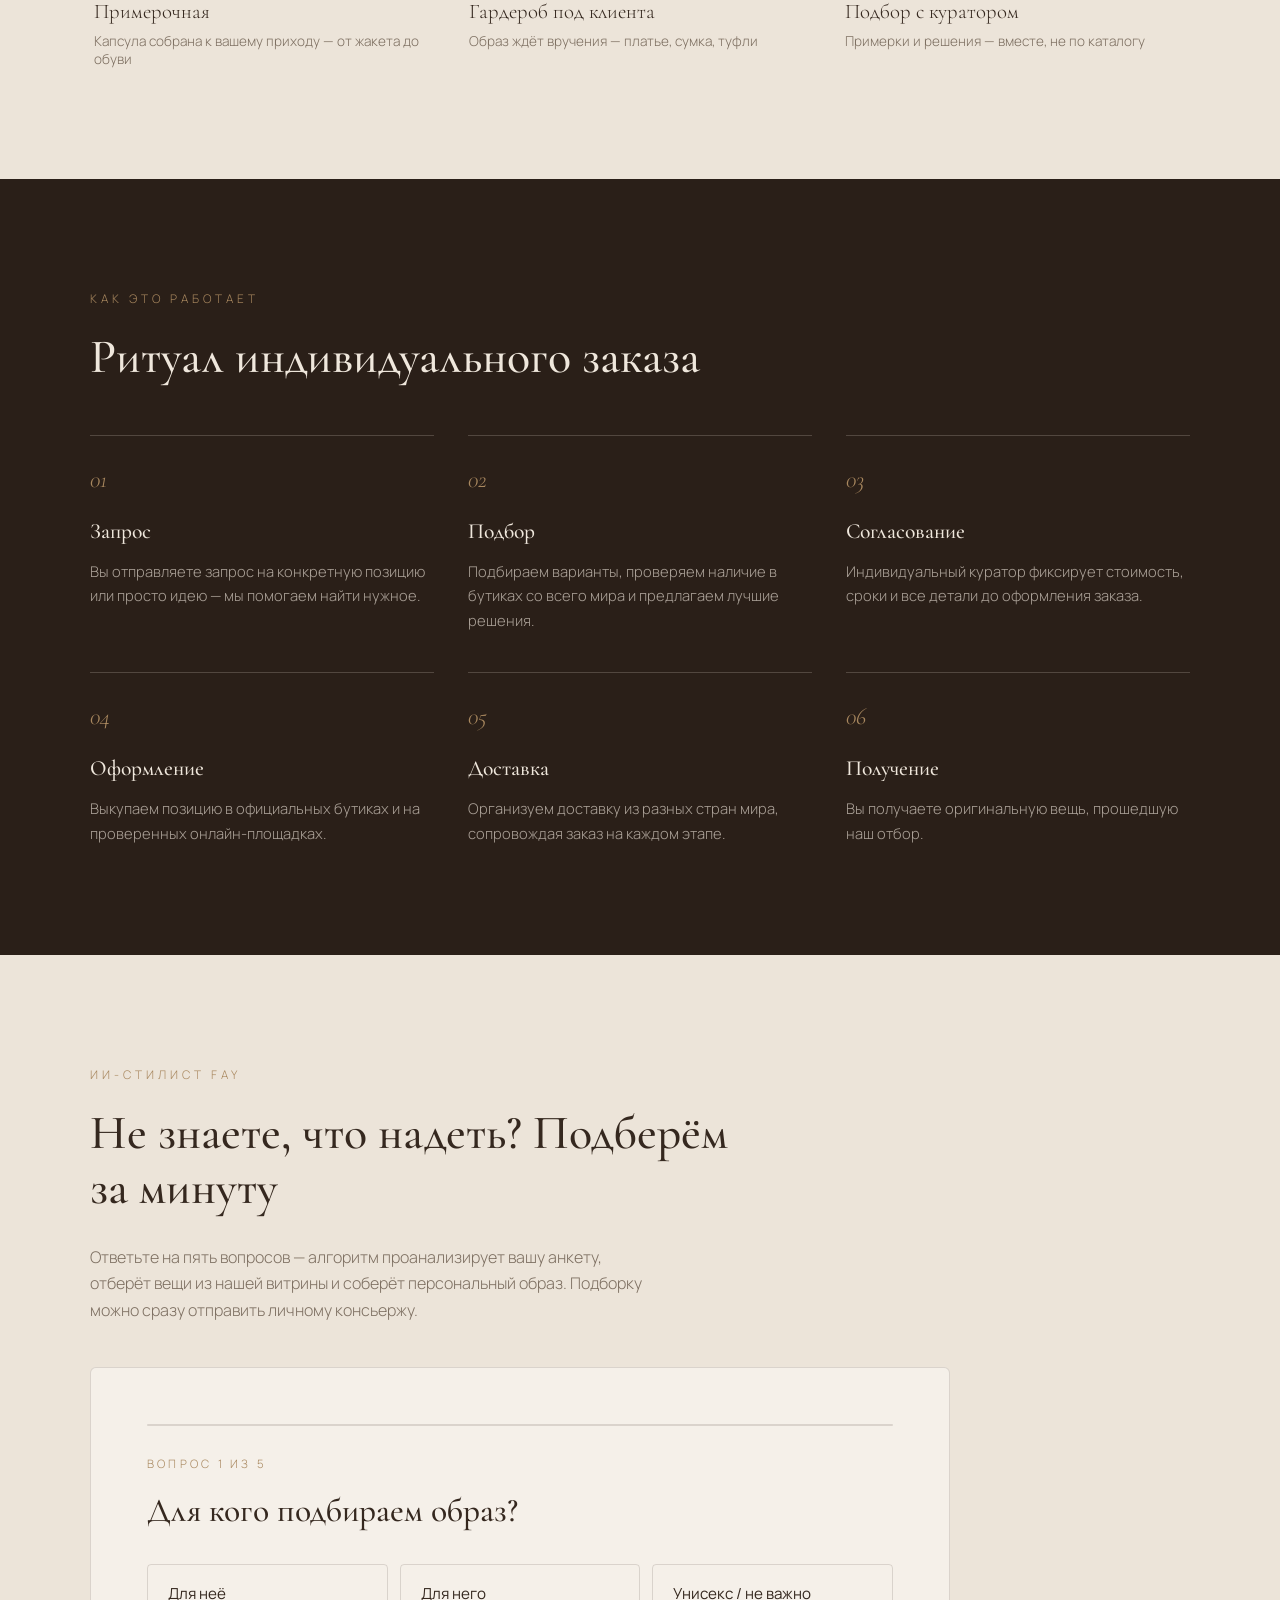
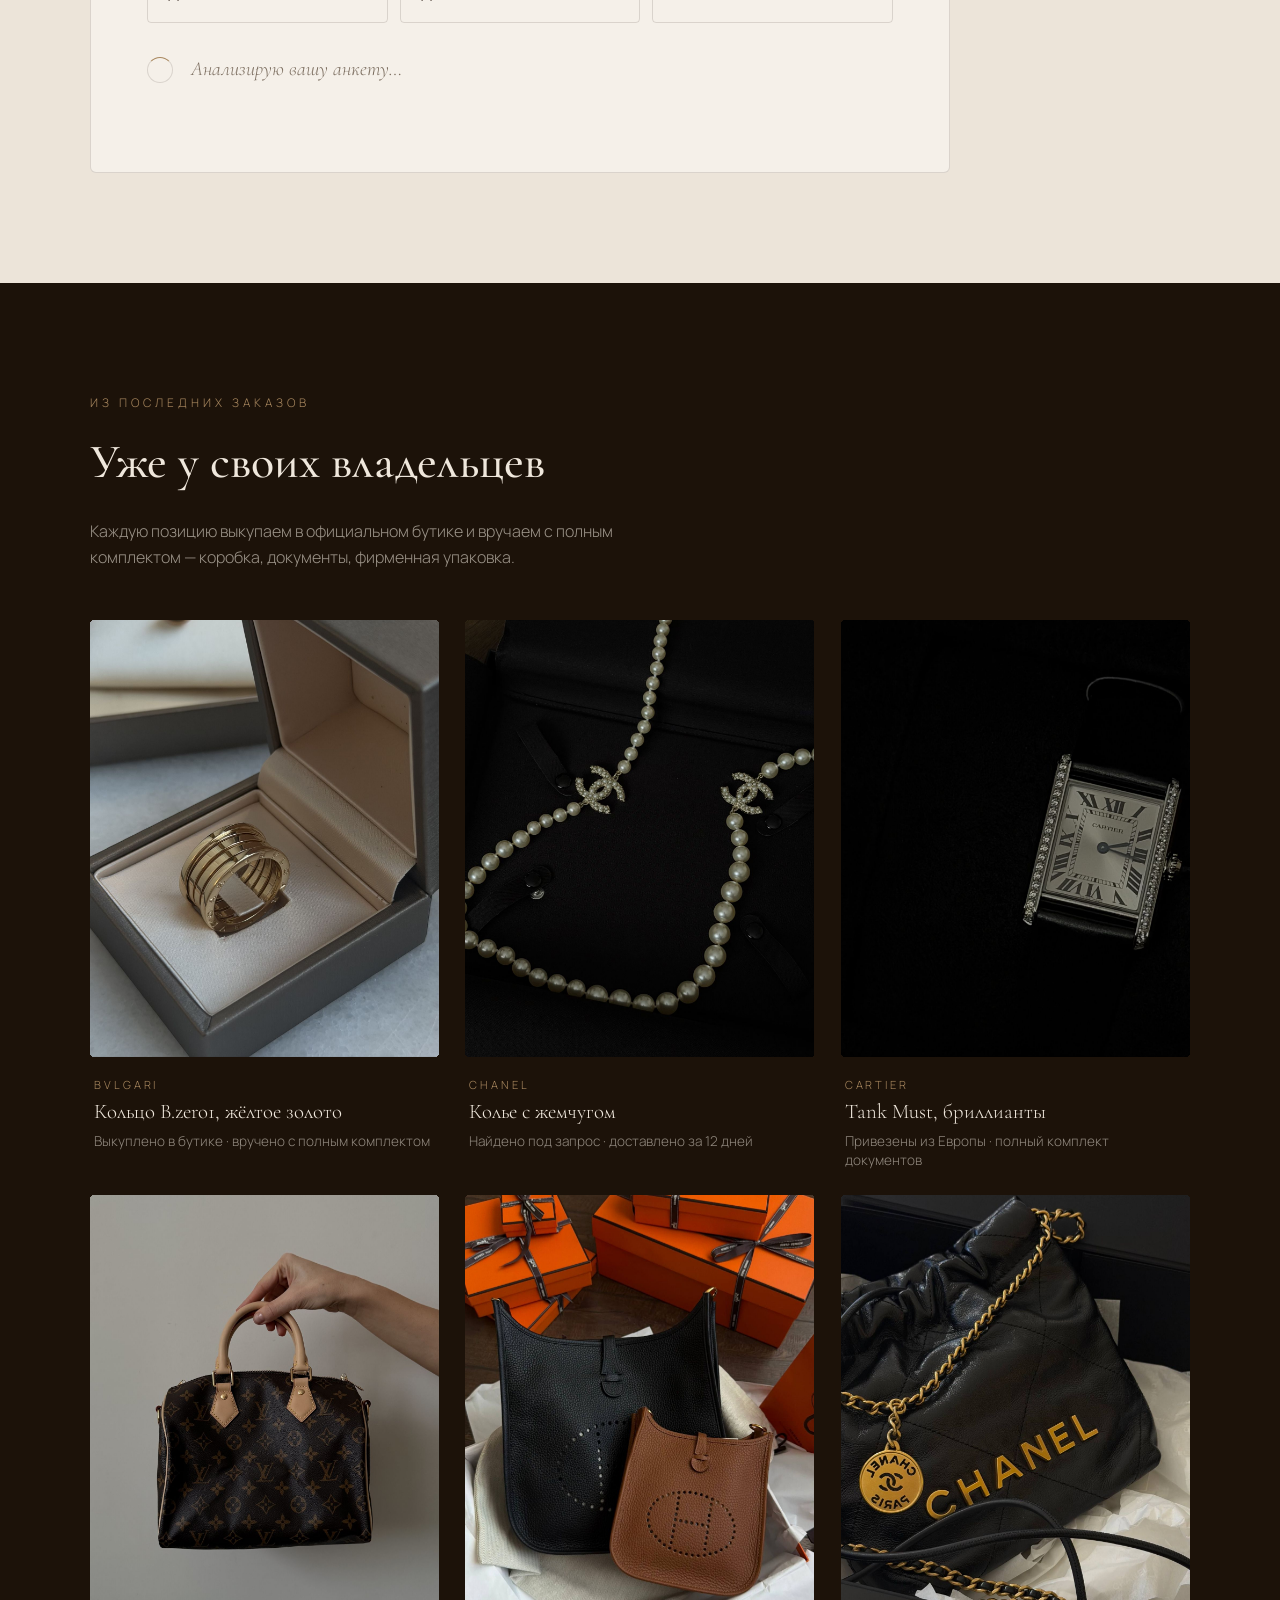
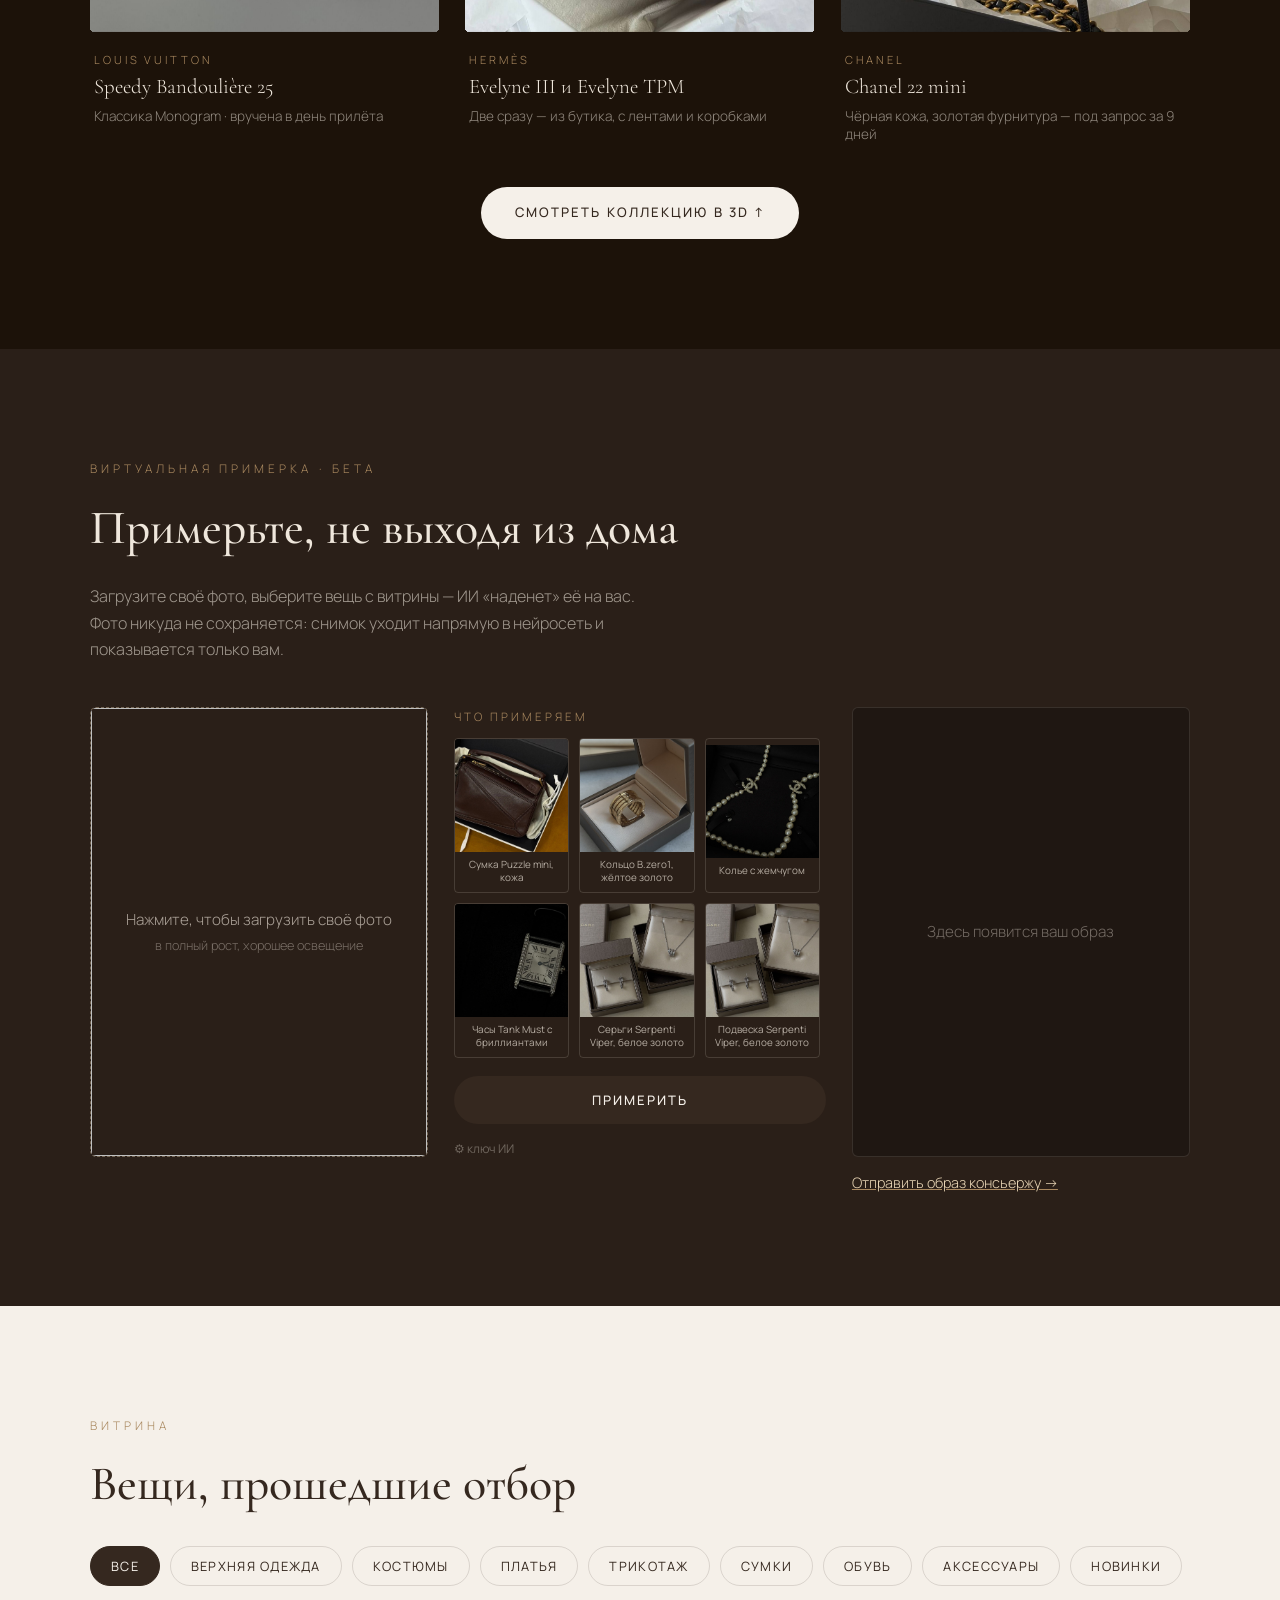
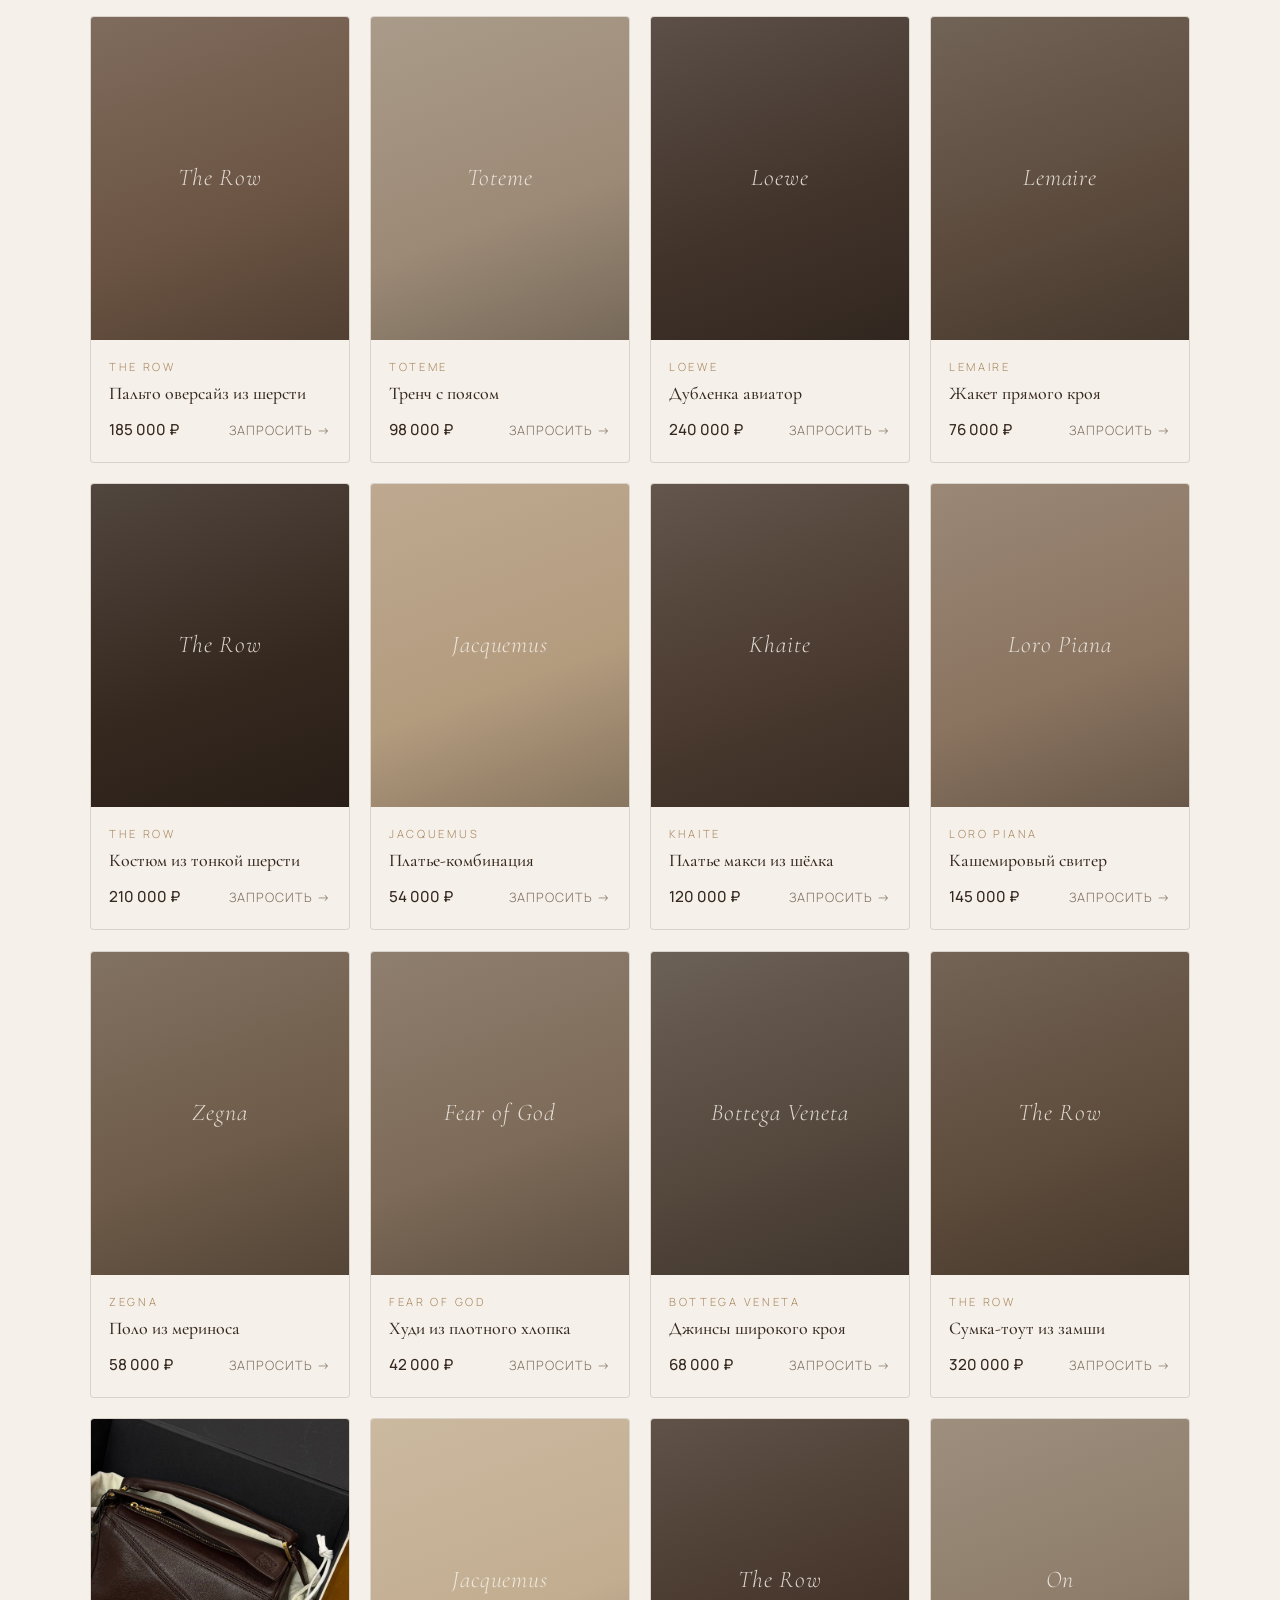
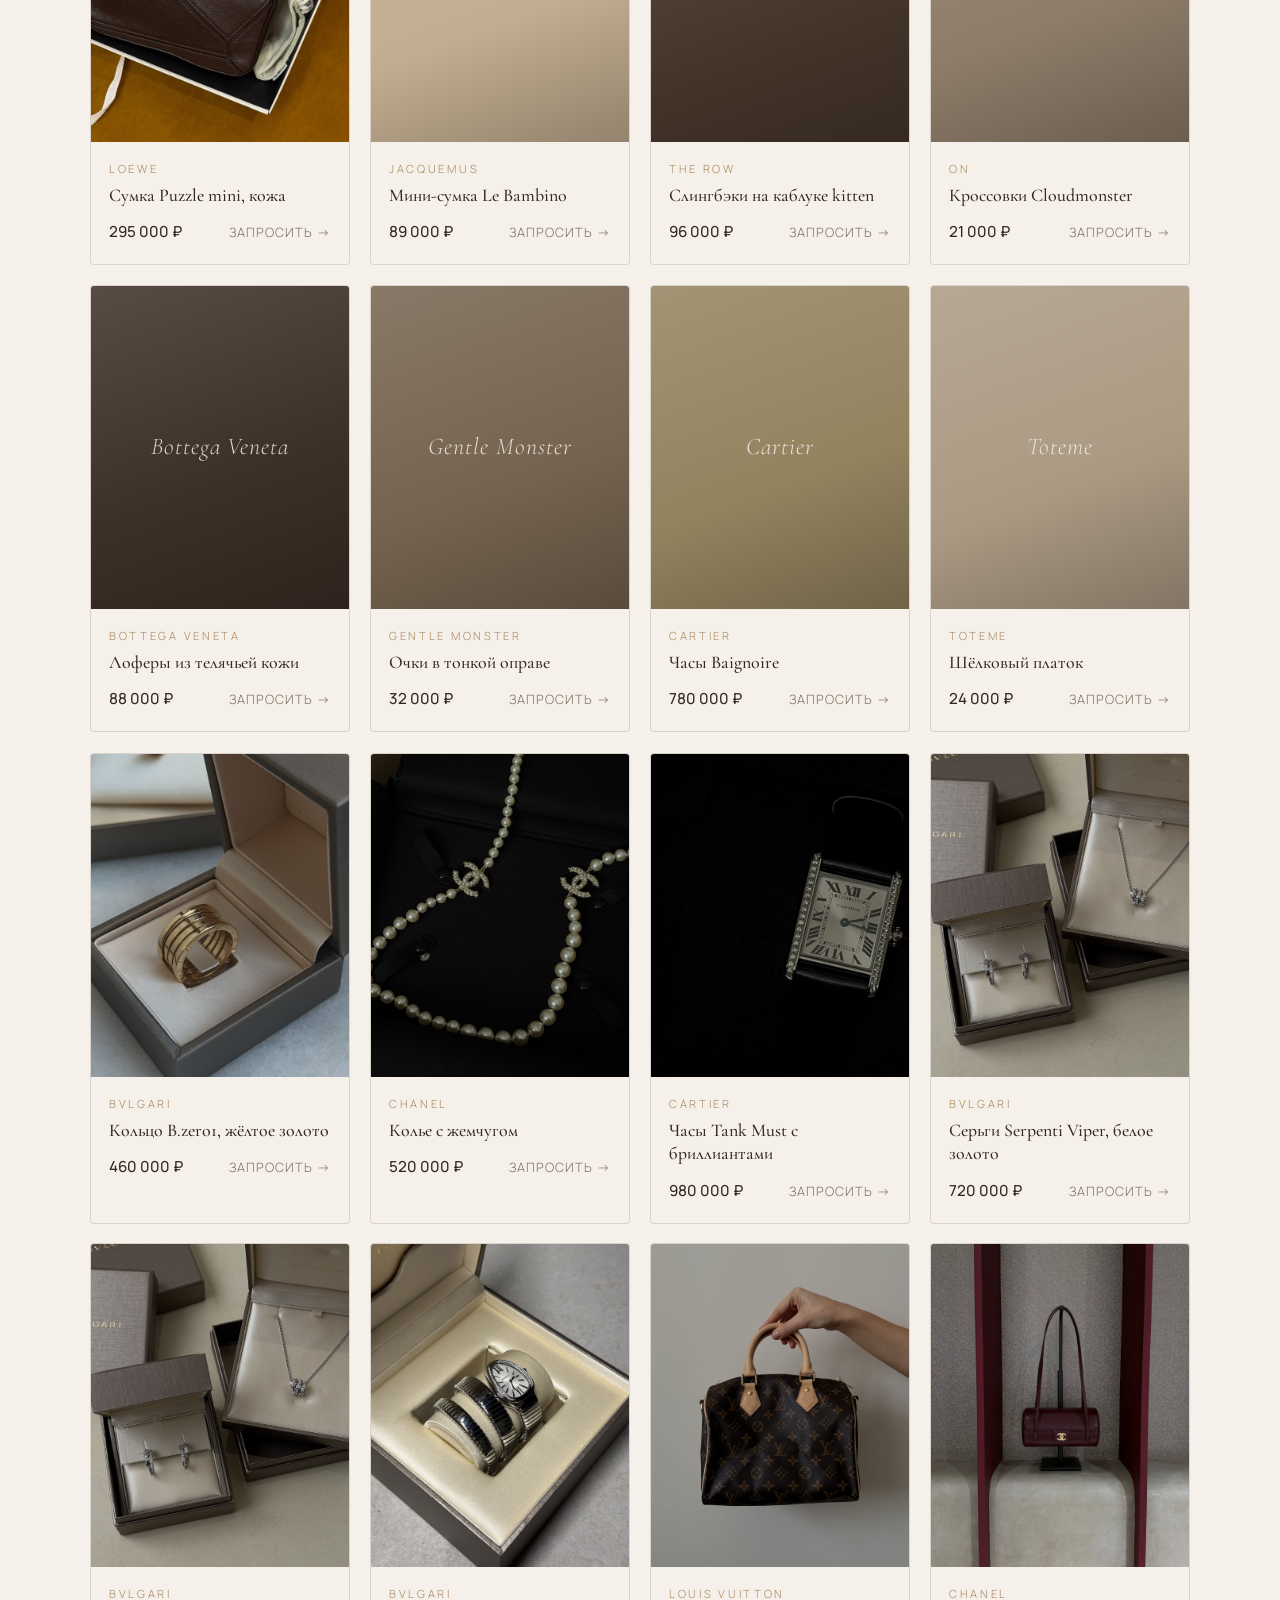
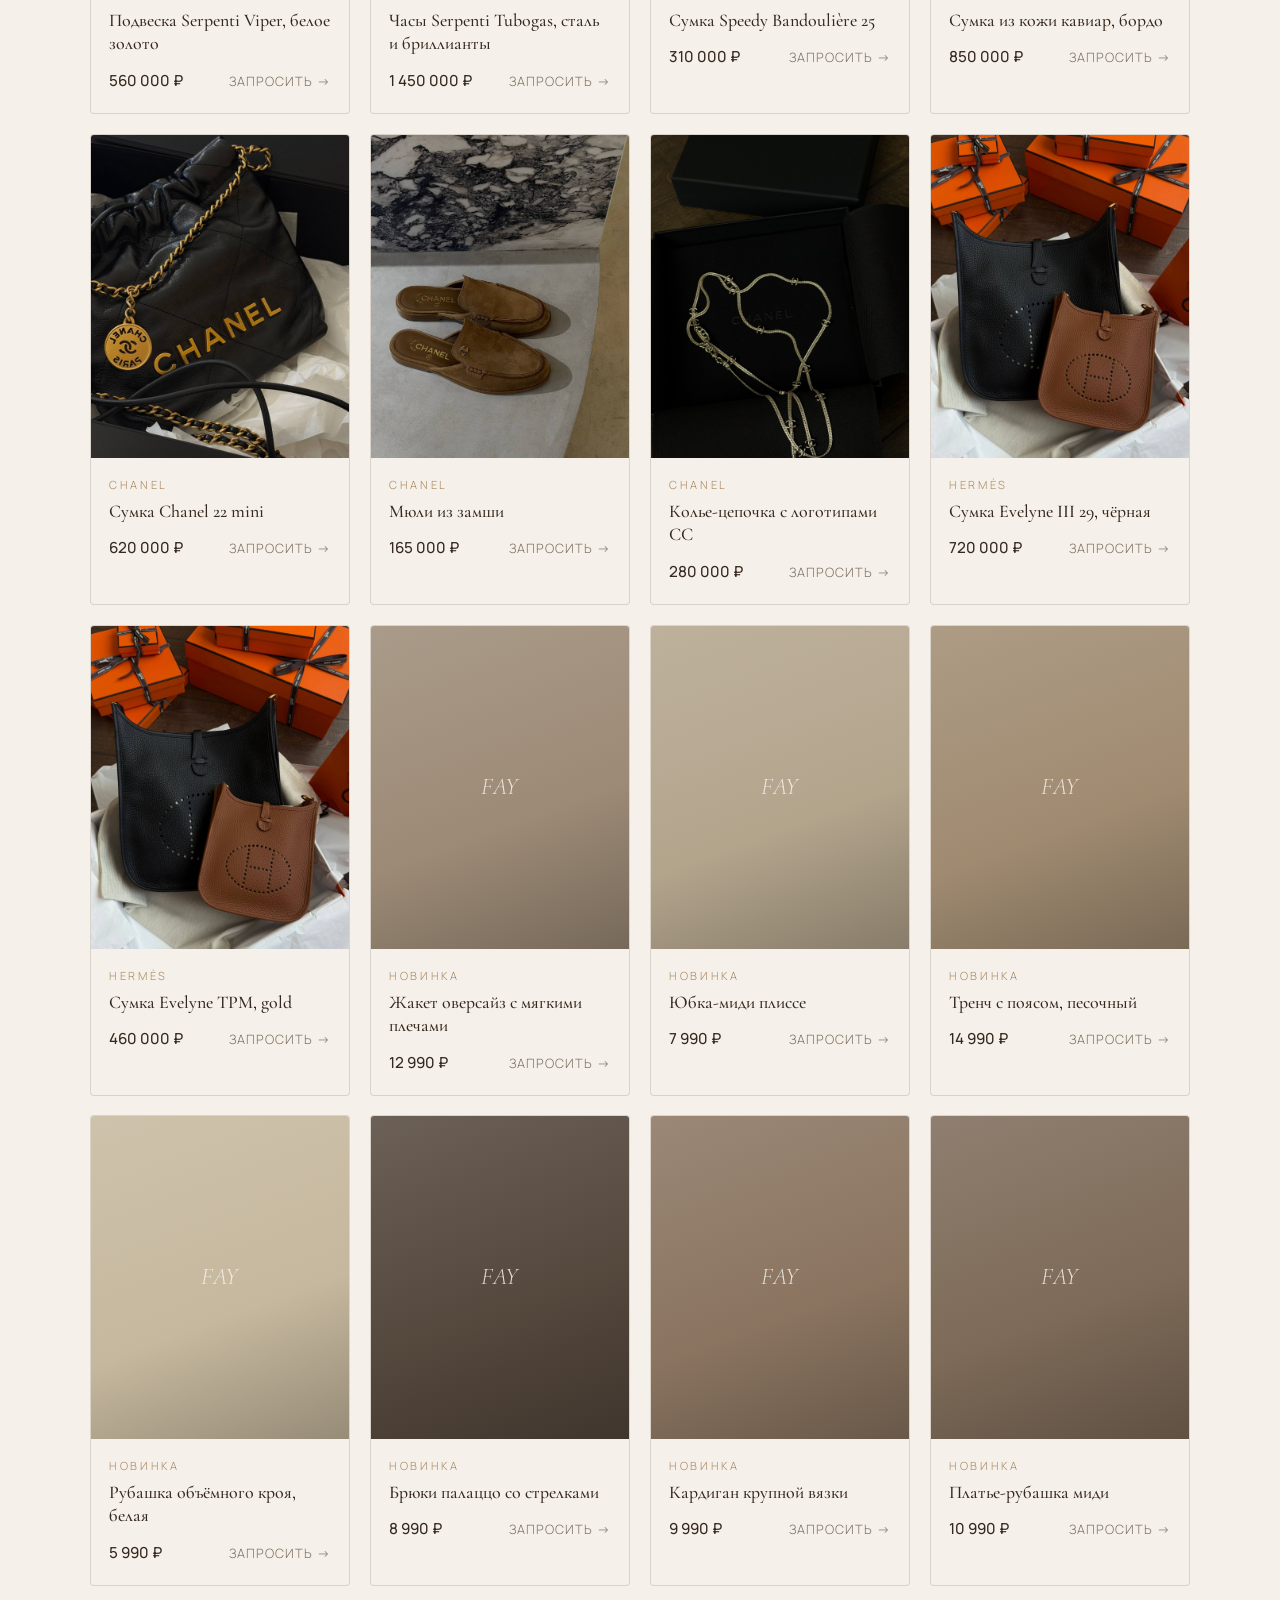
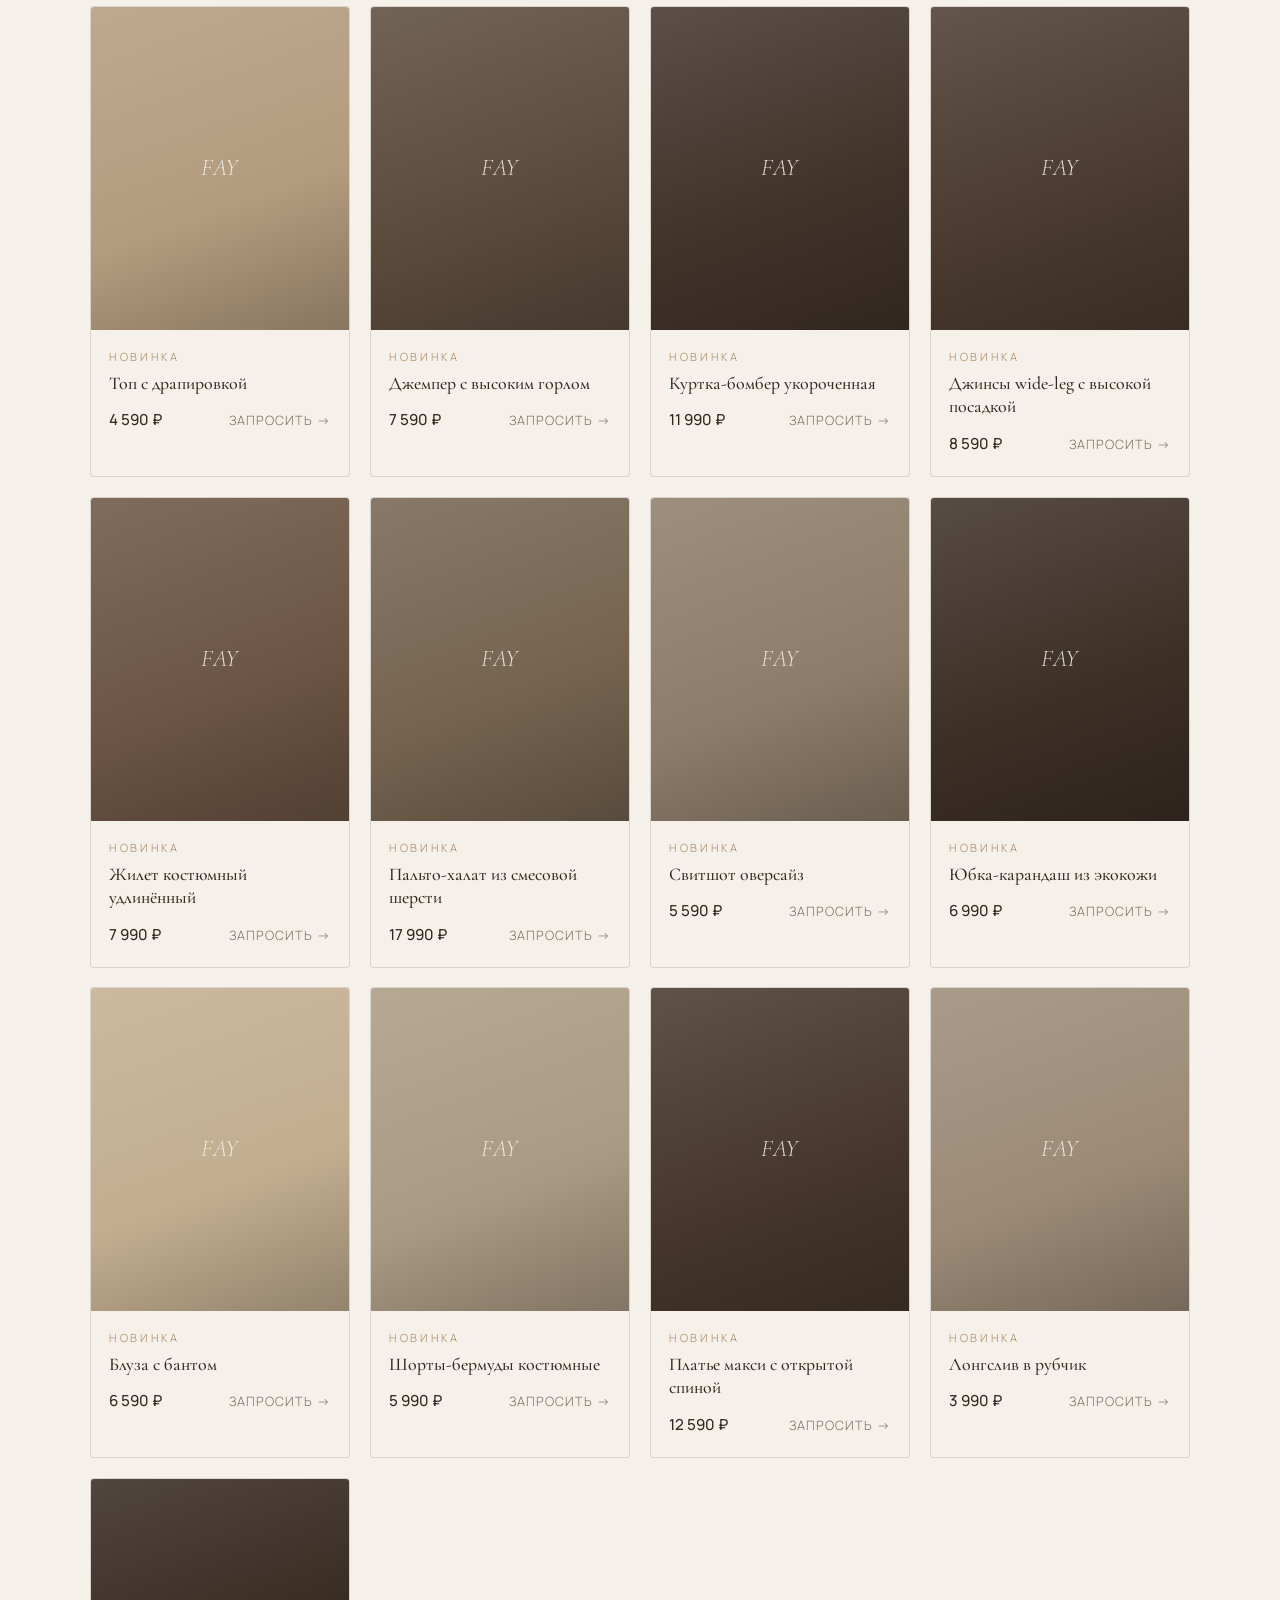
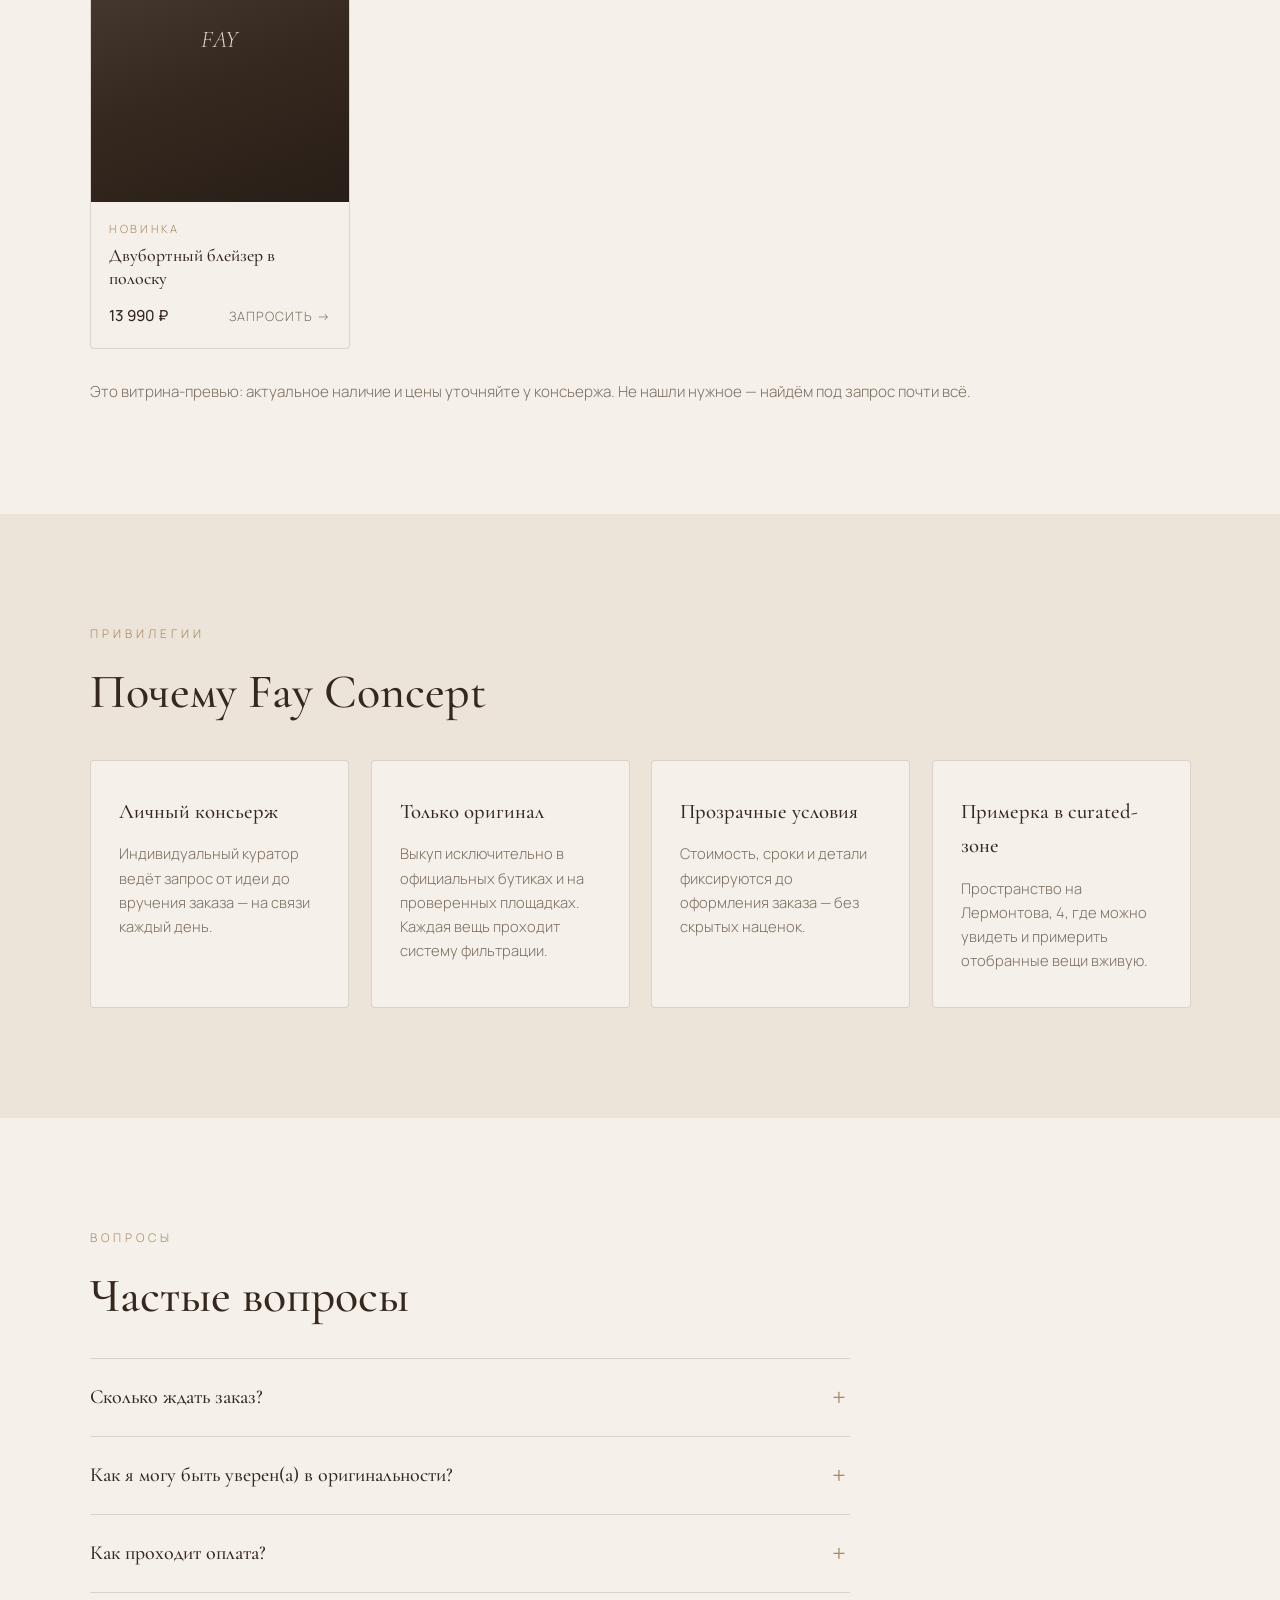
==== commit dd21fbe8: "3D ring returns to the main page, mobile geometry fixed Collection section sits on the main page bet" ====
--- a/index.html
+++ b/index.html
@@ -85,7 +85,7 @@
         <li><a href="#stylist" class="nav__link">ИИ-стилист</a></li>
         <li><a href="#tryon" class="nav__link">Примерка</a></li>
         <li><a href="#catalog" class="nav__link">Витрина</a></li>
-        <li><a href="collection.html" class="nav__link">Коллекция</a></li>
+        <li><a href="#collection" class="nav__link">Коллекция</a></li>
         <li><a href="#contact" class="nav__link nav__link--btn">Контакты</a></li>
       </ul>
     </nav>
@@ -127,6 +127,17 @@
       </div>
     </div>
 
+    <!-- 3D-коллекция -->
+    <section class="section section--ring" id="collection">
+      <div class="container">
+        <p class="section__eyebrow reveal">Коллекция</p>
+        <h2 class="section__title reveal">Покрутите — как витрину в бутике</h2>
+      </div>
+      <div class="ring3d reveal" id="ring3d" aria-label="3D-карусель фотографий коллекции">
+        <div class="ring3d__stage" id="ring3d-stage"></div>
+      </div>
+      <p class="ring3d__hint">Тяните пальцем или мышкой · кадр открывает витрину</p>
+    </section>
 
     <!-- Кто мы -->
     <section class="section" id="about">
@@ -348,7 +359,7 @@
           </figure>
         </div>
         <div class="orders__more reveal">
-          <a href="collection.html" class="btn btn--light">Смотреть коллекцию в 3D →</a>
+          <a href="#collection" class="btn btn--light">Смотреть коллекцию в 3D ↑</a>
         </div>
       </div>
     </section>
--- a/styles.css
+++ b/styles.css
@@ -245,6 +245,9 @@
     mask-image: none;
     opacity: 0.35;
   }
+
+  /* на узких экранах подпись кадра налезает на адрес — прячем её */
+  .hero__photo-caption { display: none; }
 }
 
 .hero--immersive .hero__title { color: #f2ebe1; }
@@ -752,9 +755,9 @@
   position: absolute;
   top: 50%;
   left: 50%;
-  width: clamp(170px, 22vw, 250px);
+  width: clamp(120px, 24vw, 250px);
   aspect-ratio: 3 / 4;
-  margin: calc(clamp(170px, 22vw, 250px) / -1.5) 0 0 calc(clamp(170px, 22vw, 250px) / -2);
+  margin: calc(clamp(120px, 24vw, 250px) / -1.5) 0 0 calc(clamp(120px, 24vw, 250px) / -2);
   border-radius: 6px;
   overflow: hidden;
   border: 1px solid rgba(201, 163, 106, 0.35);
